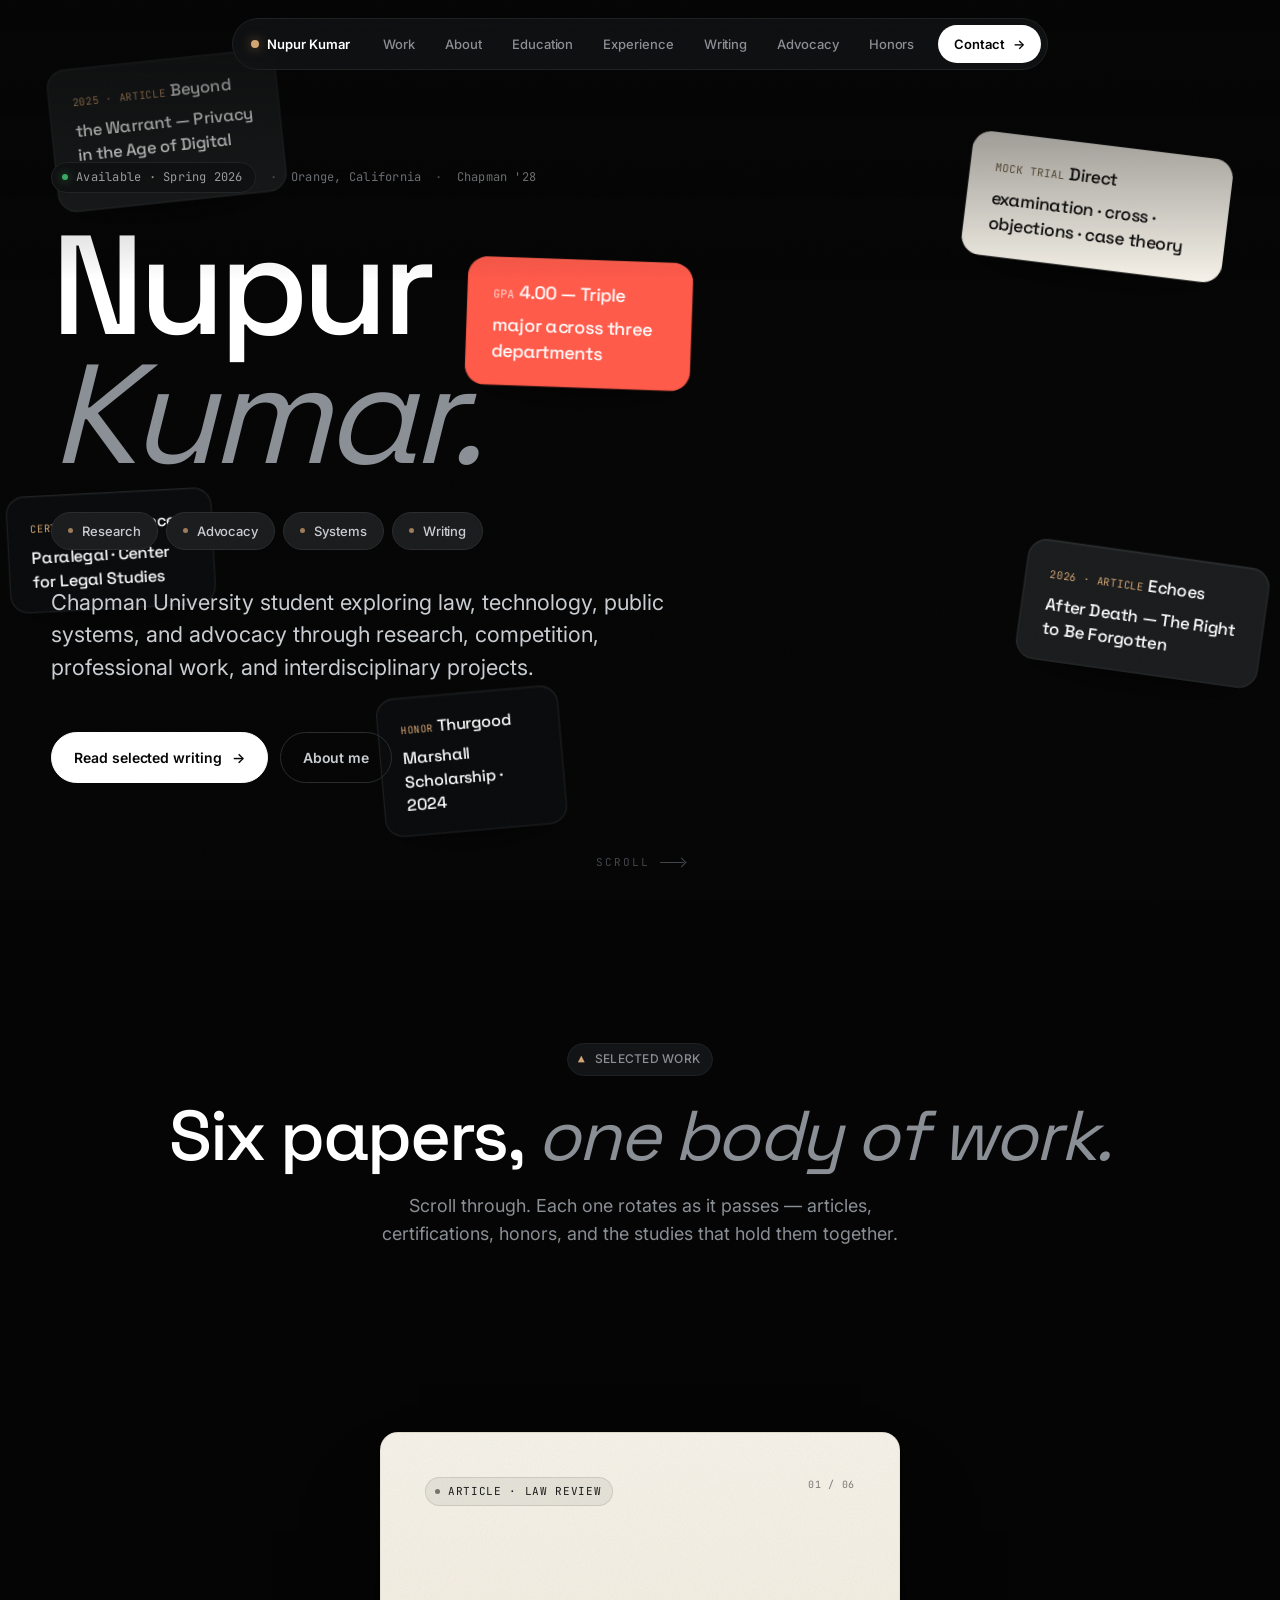
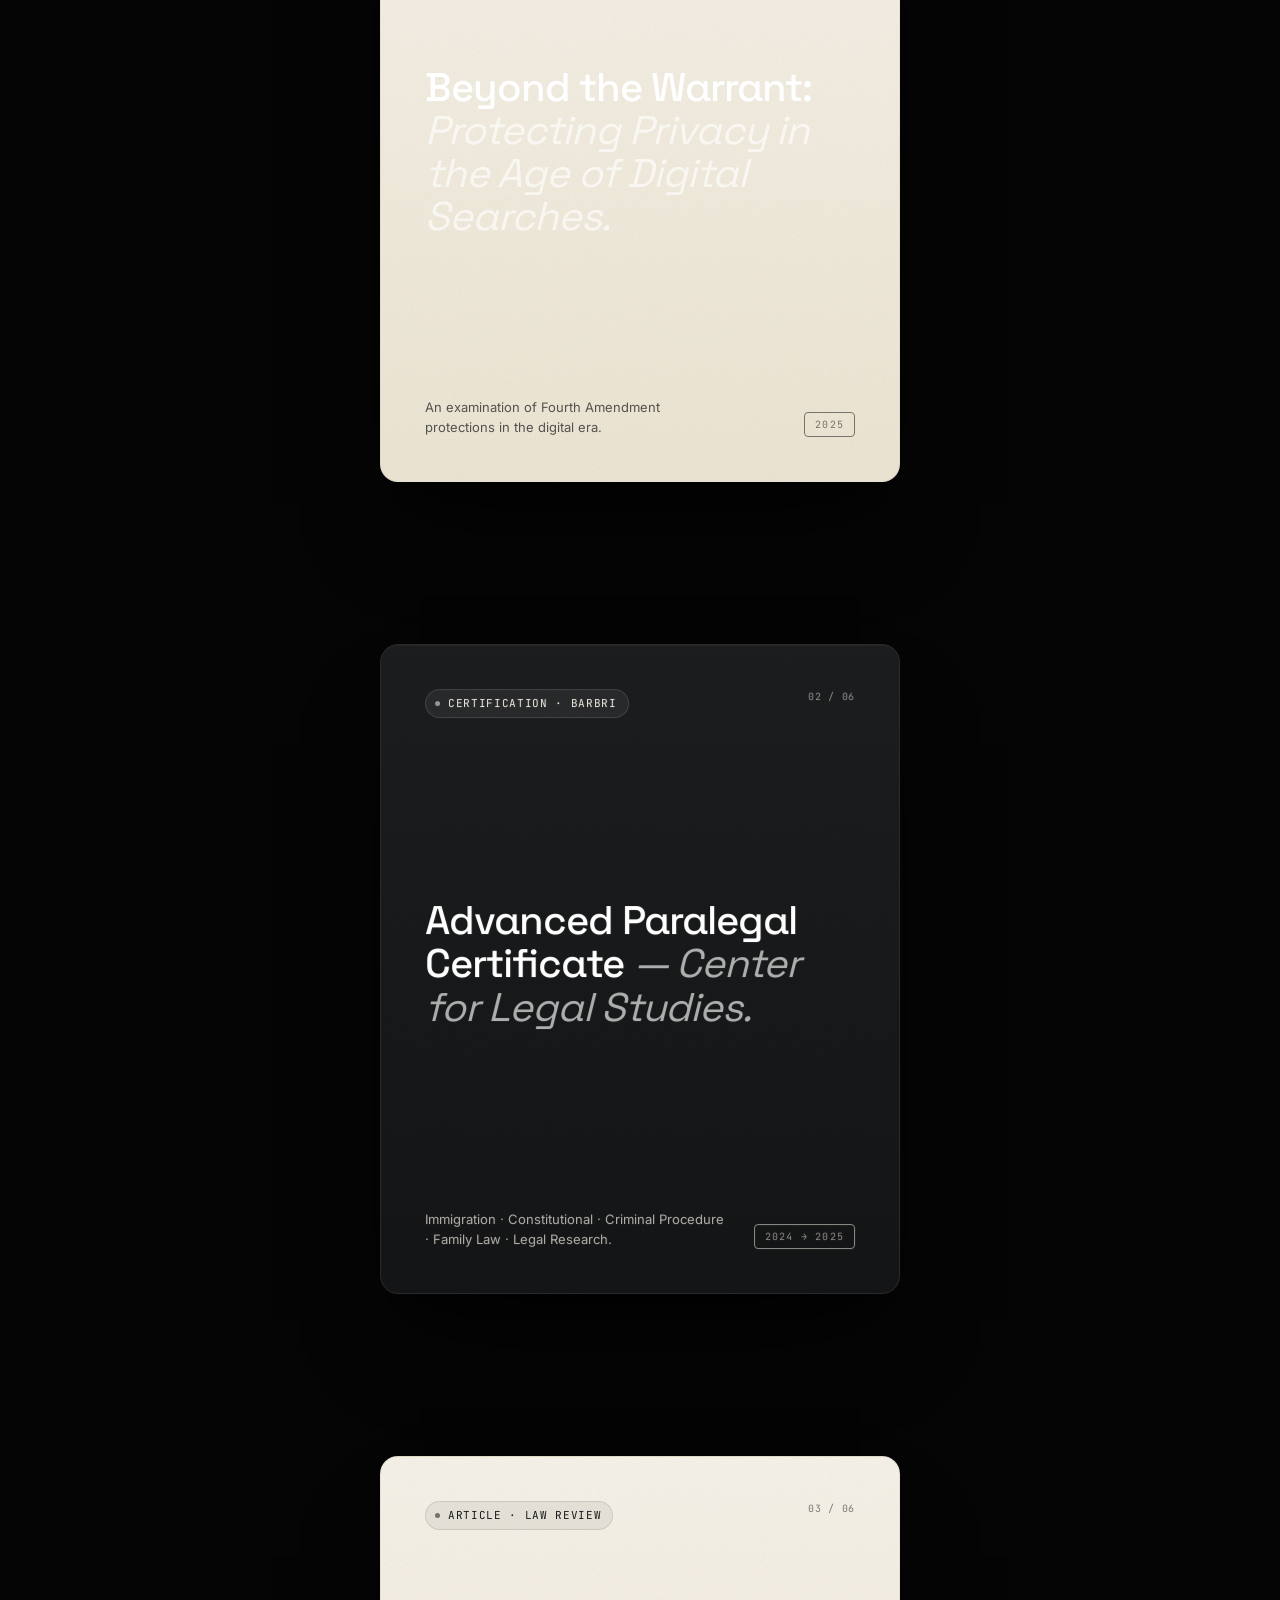
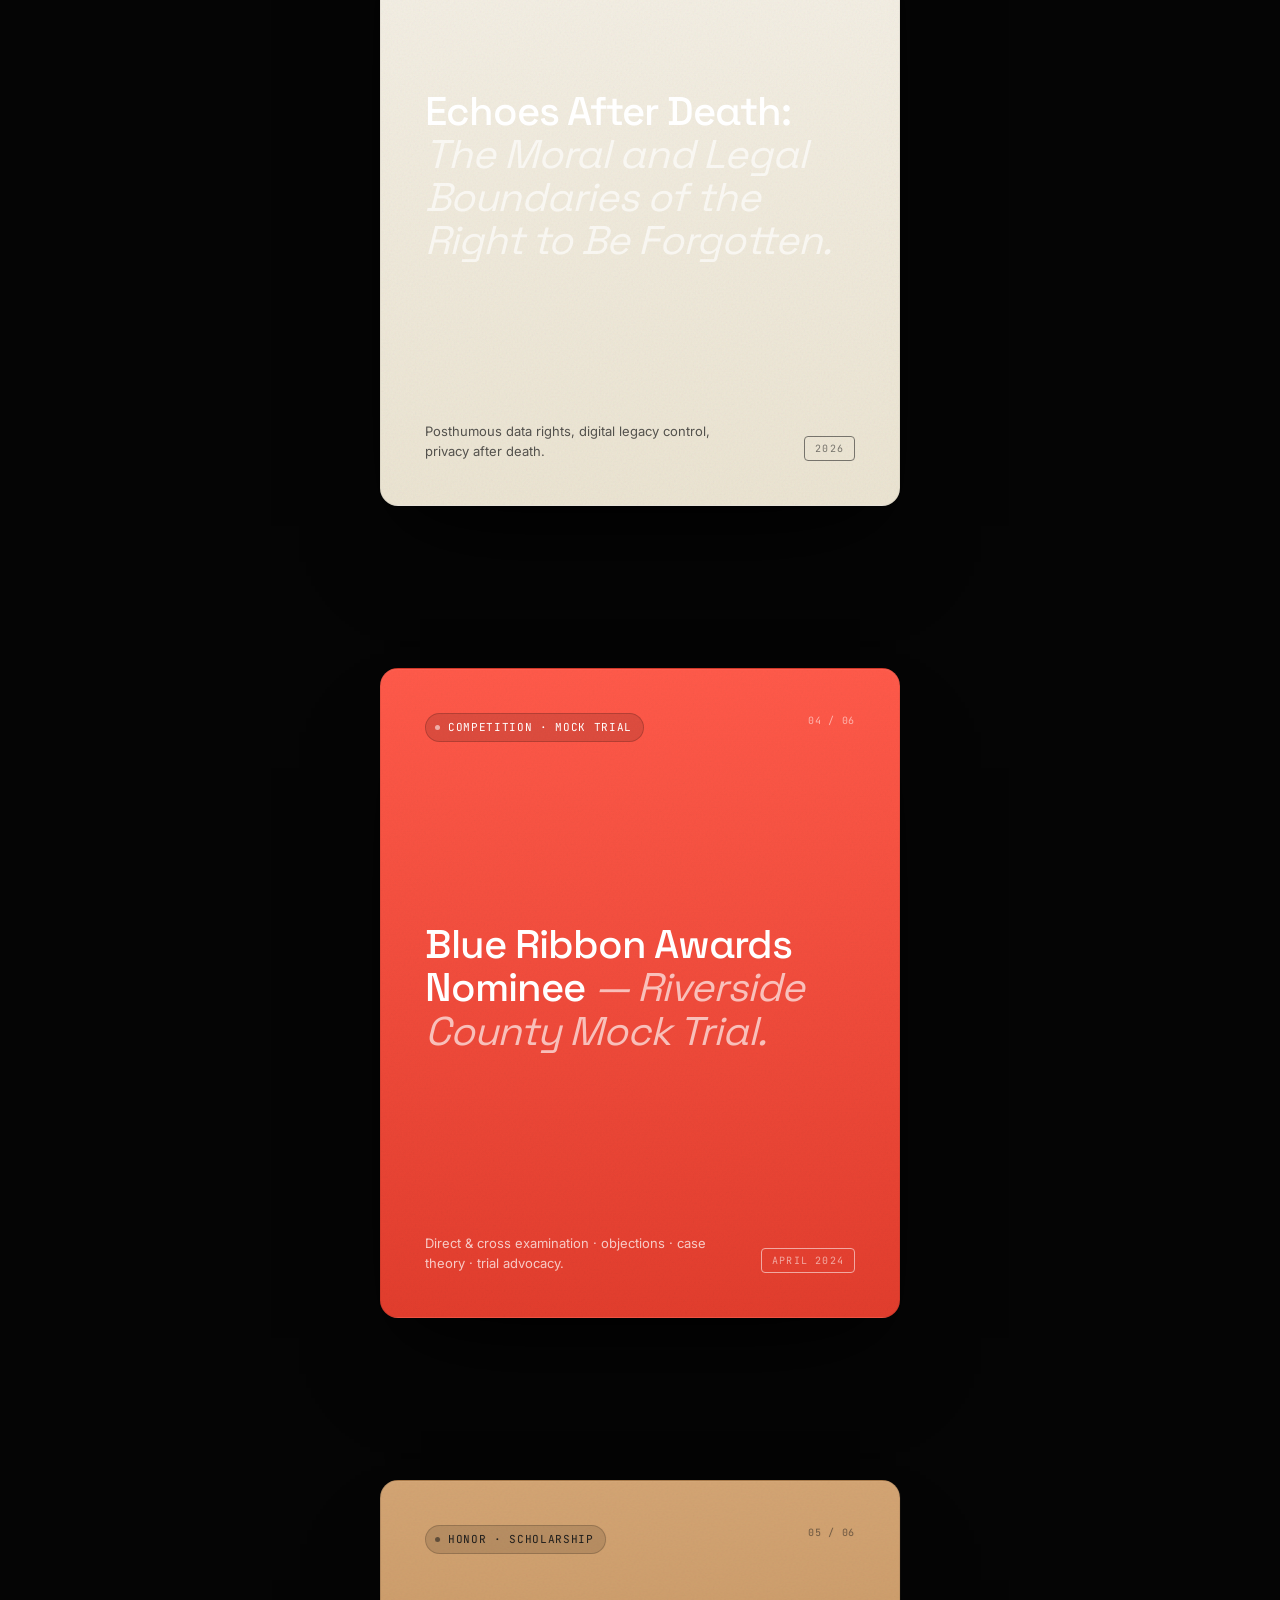
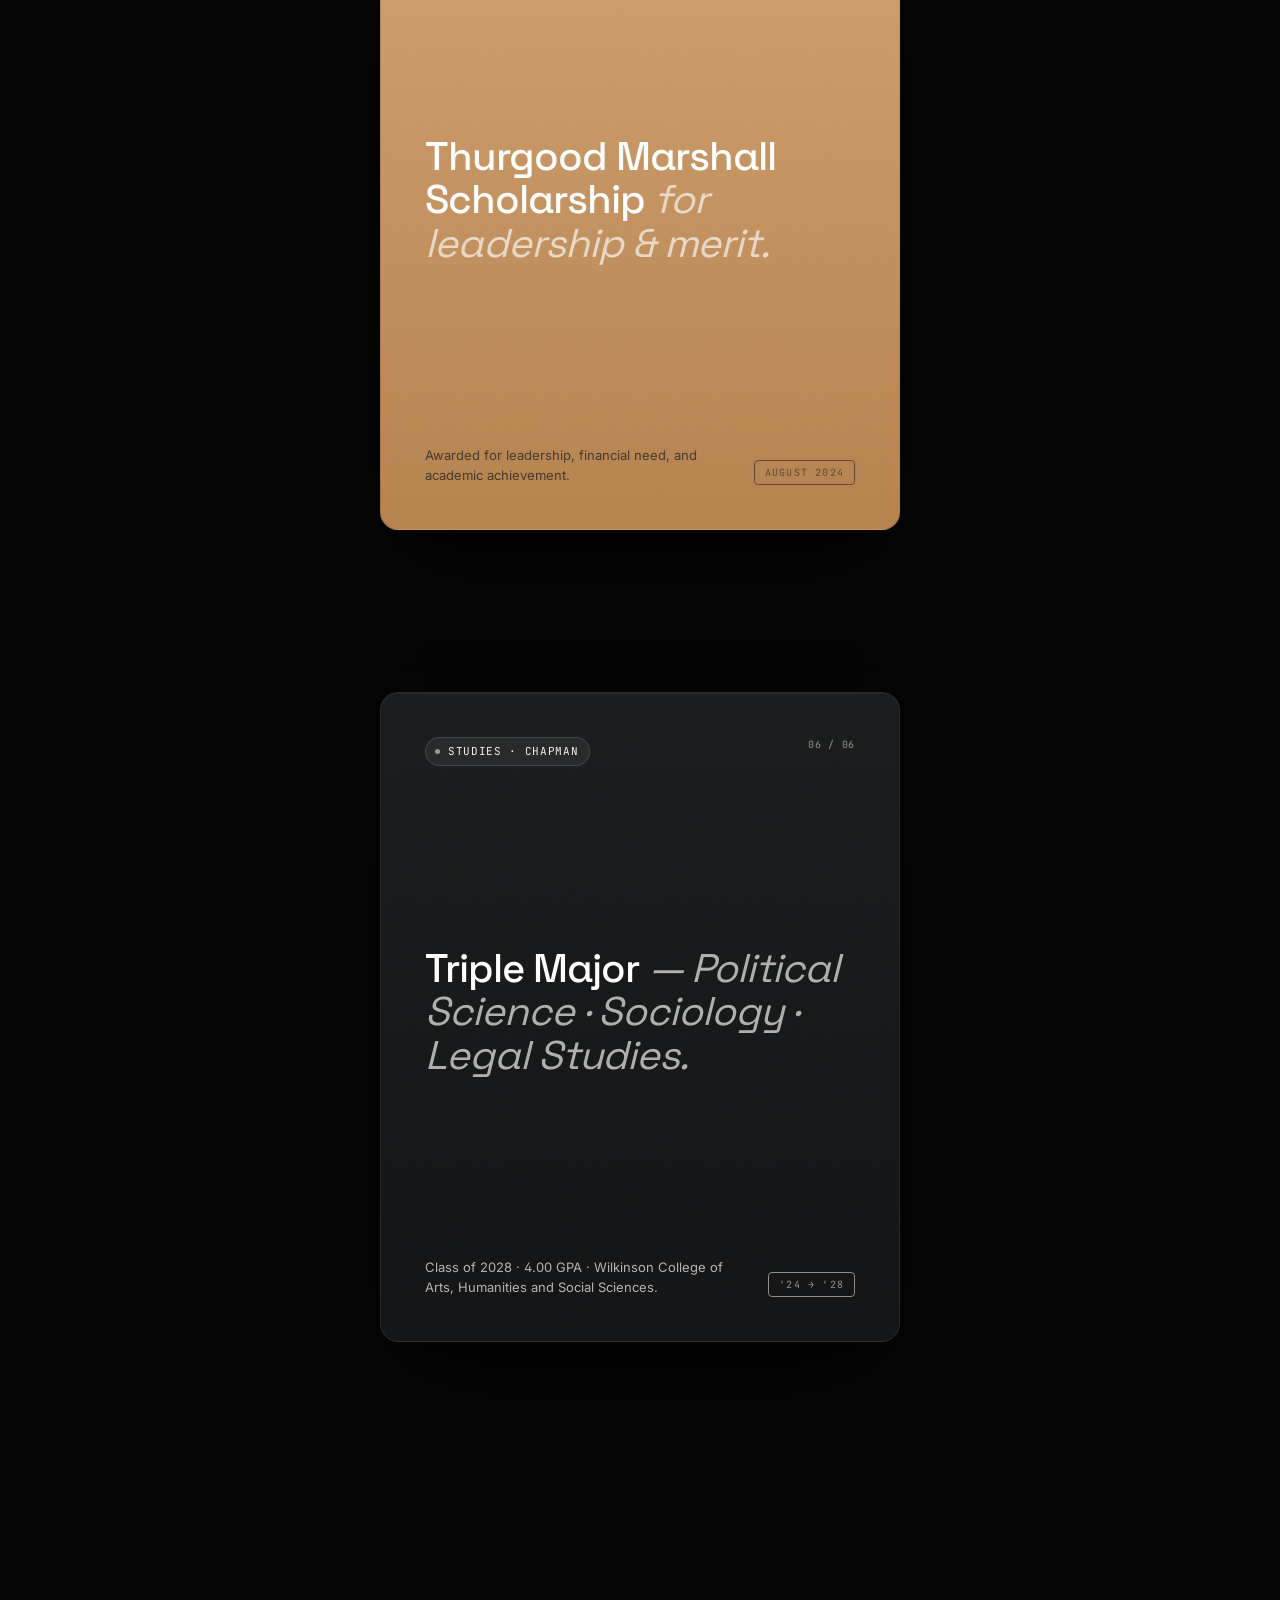
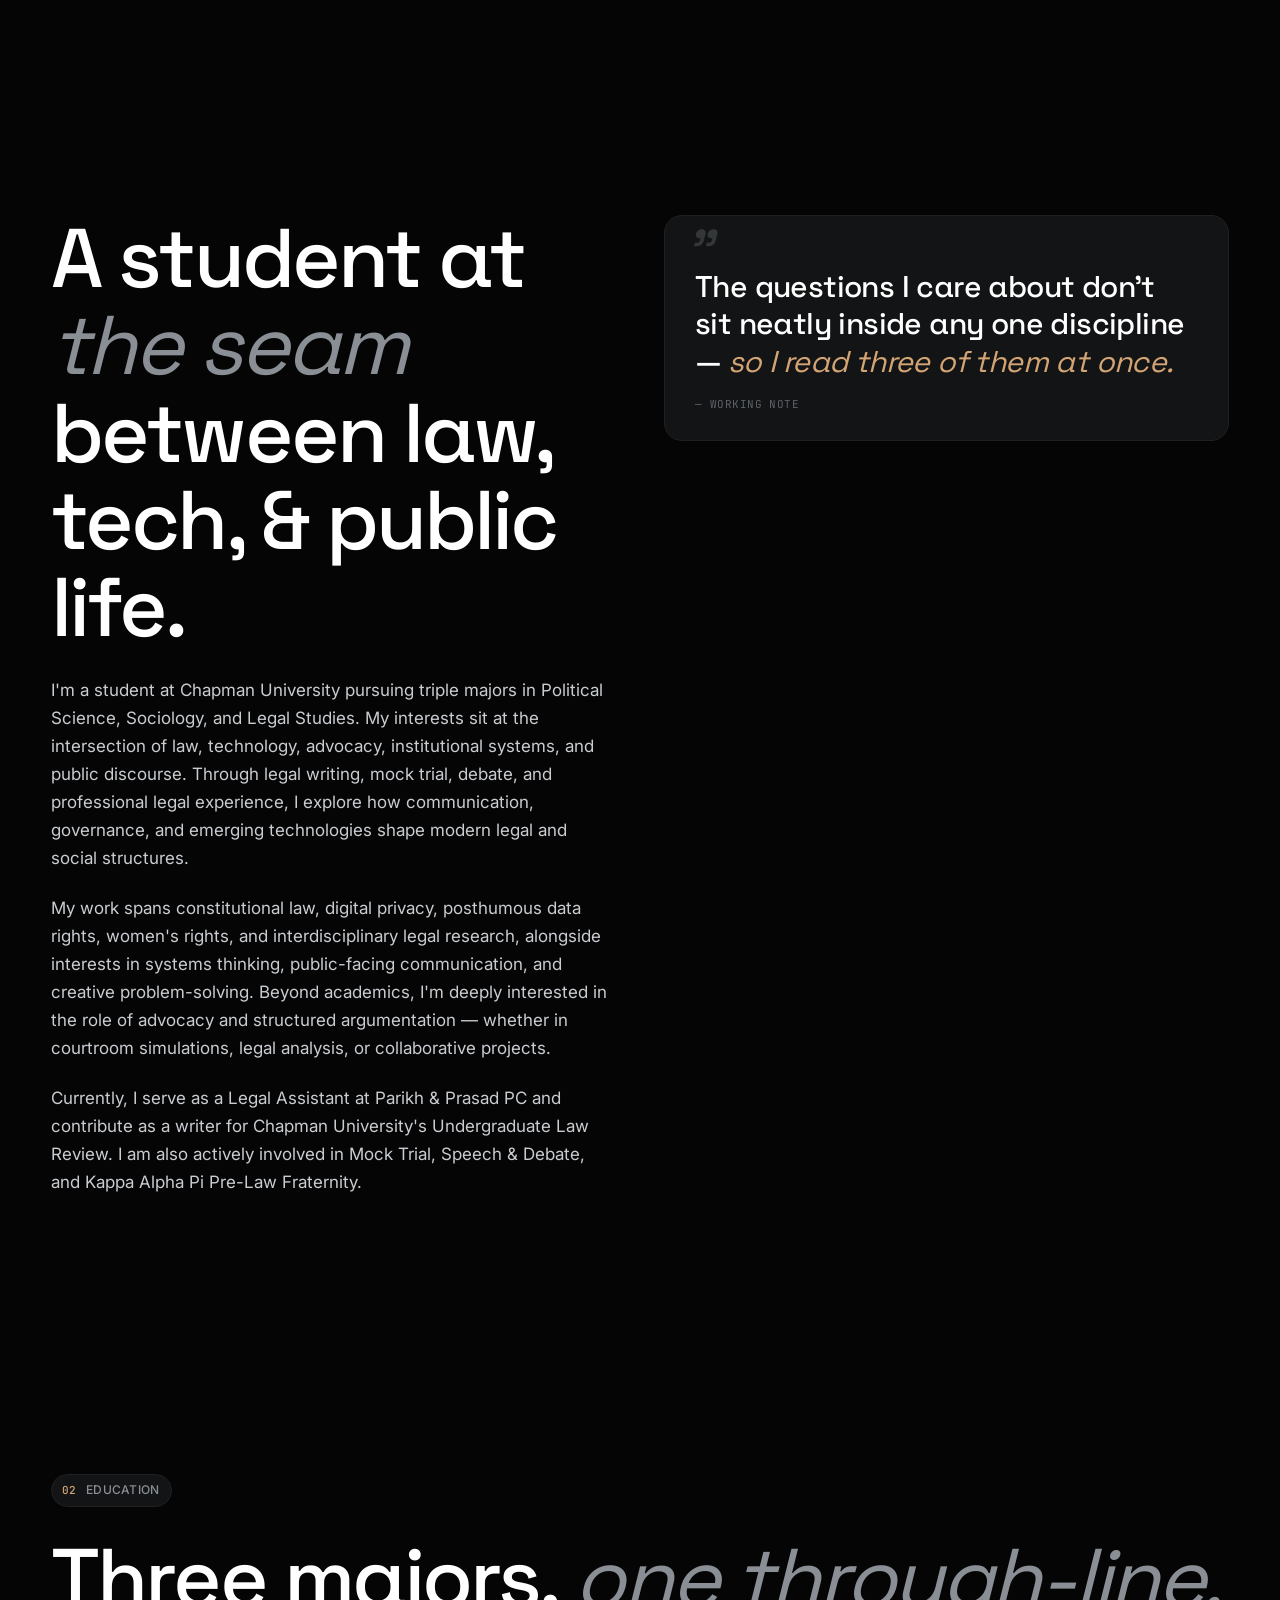
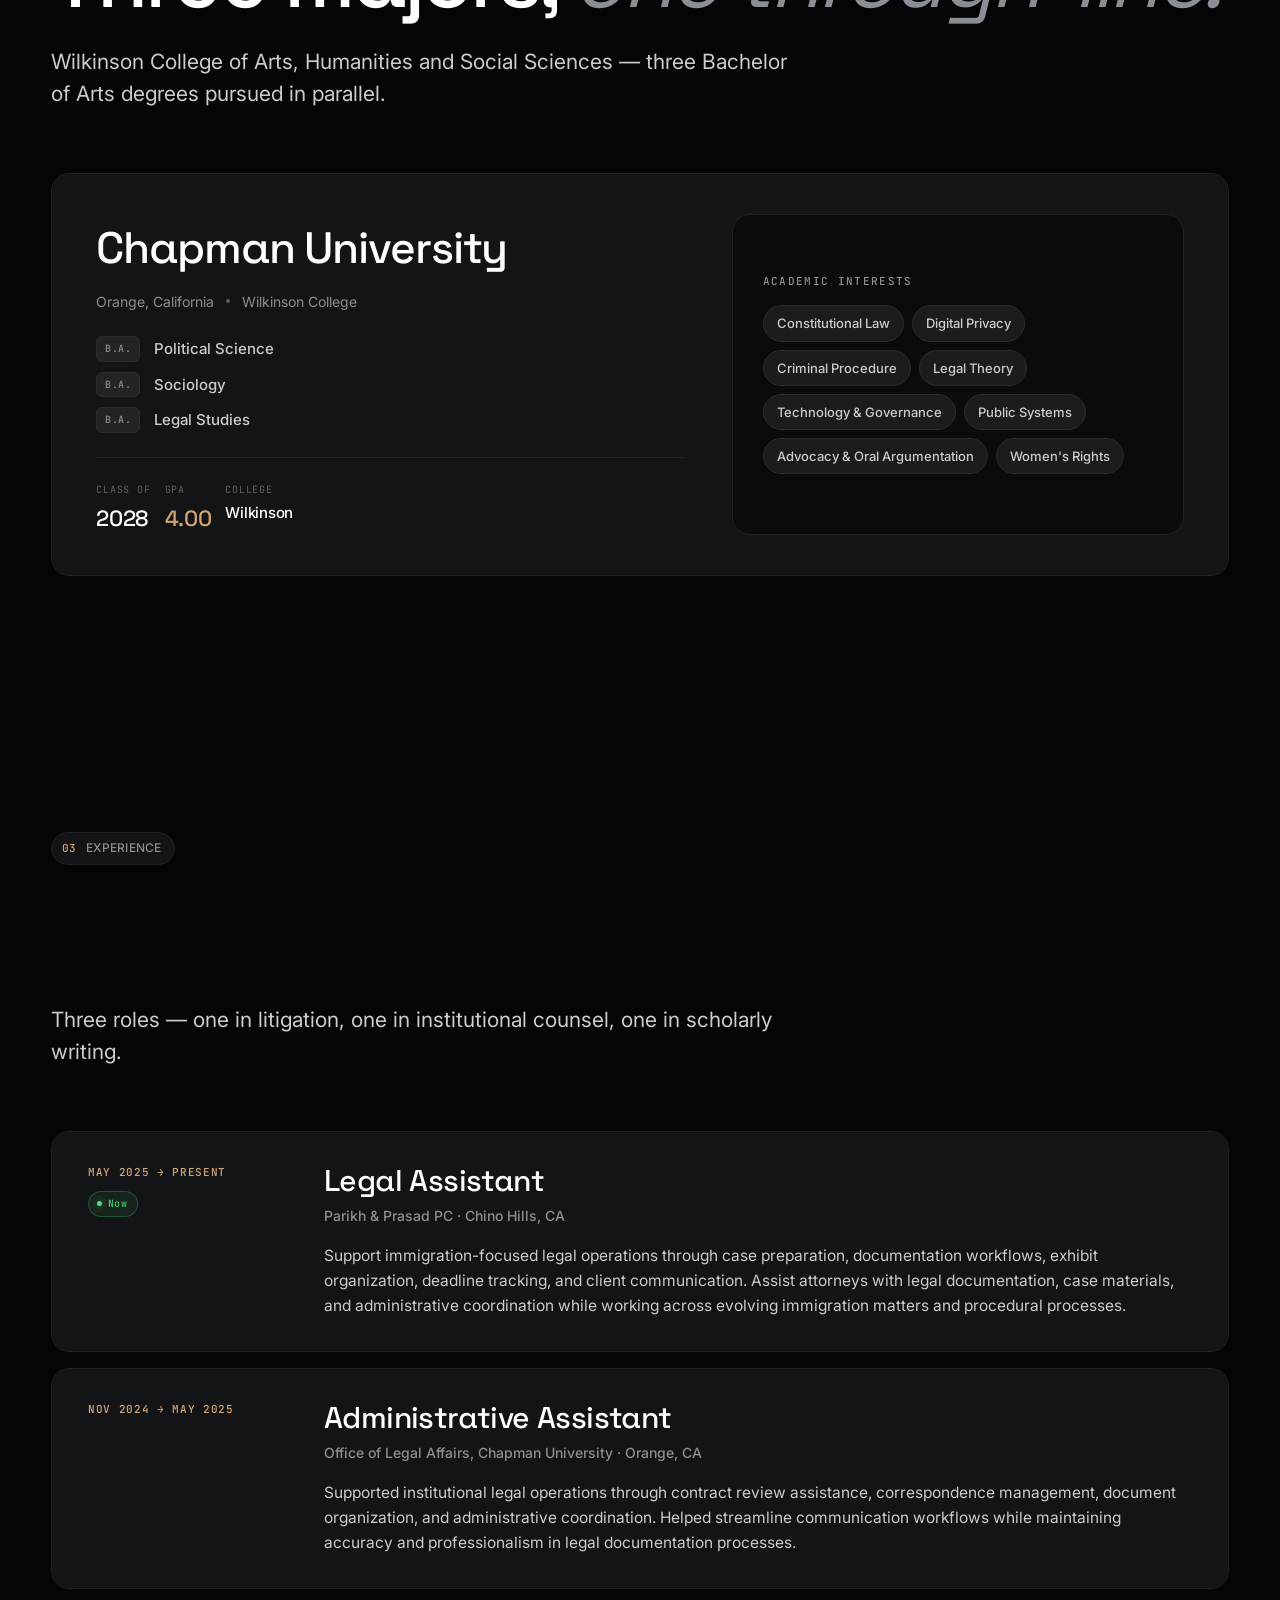
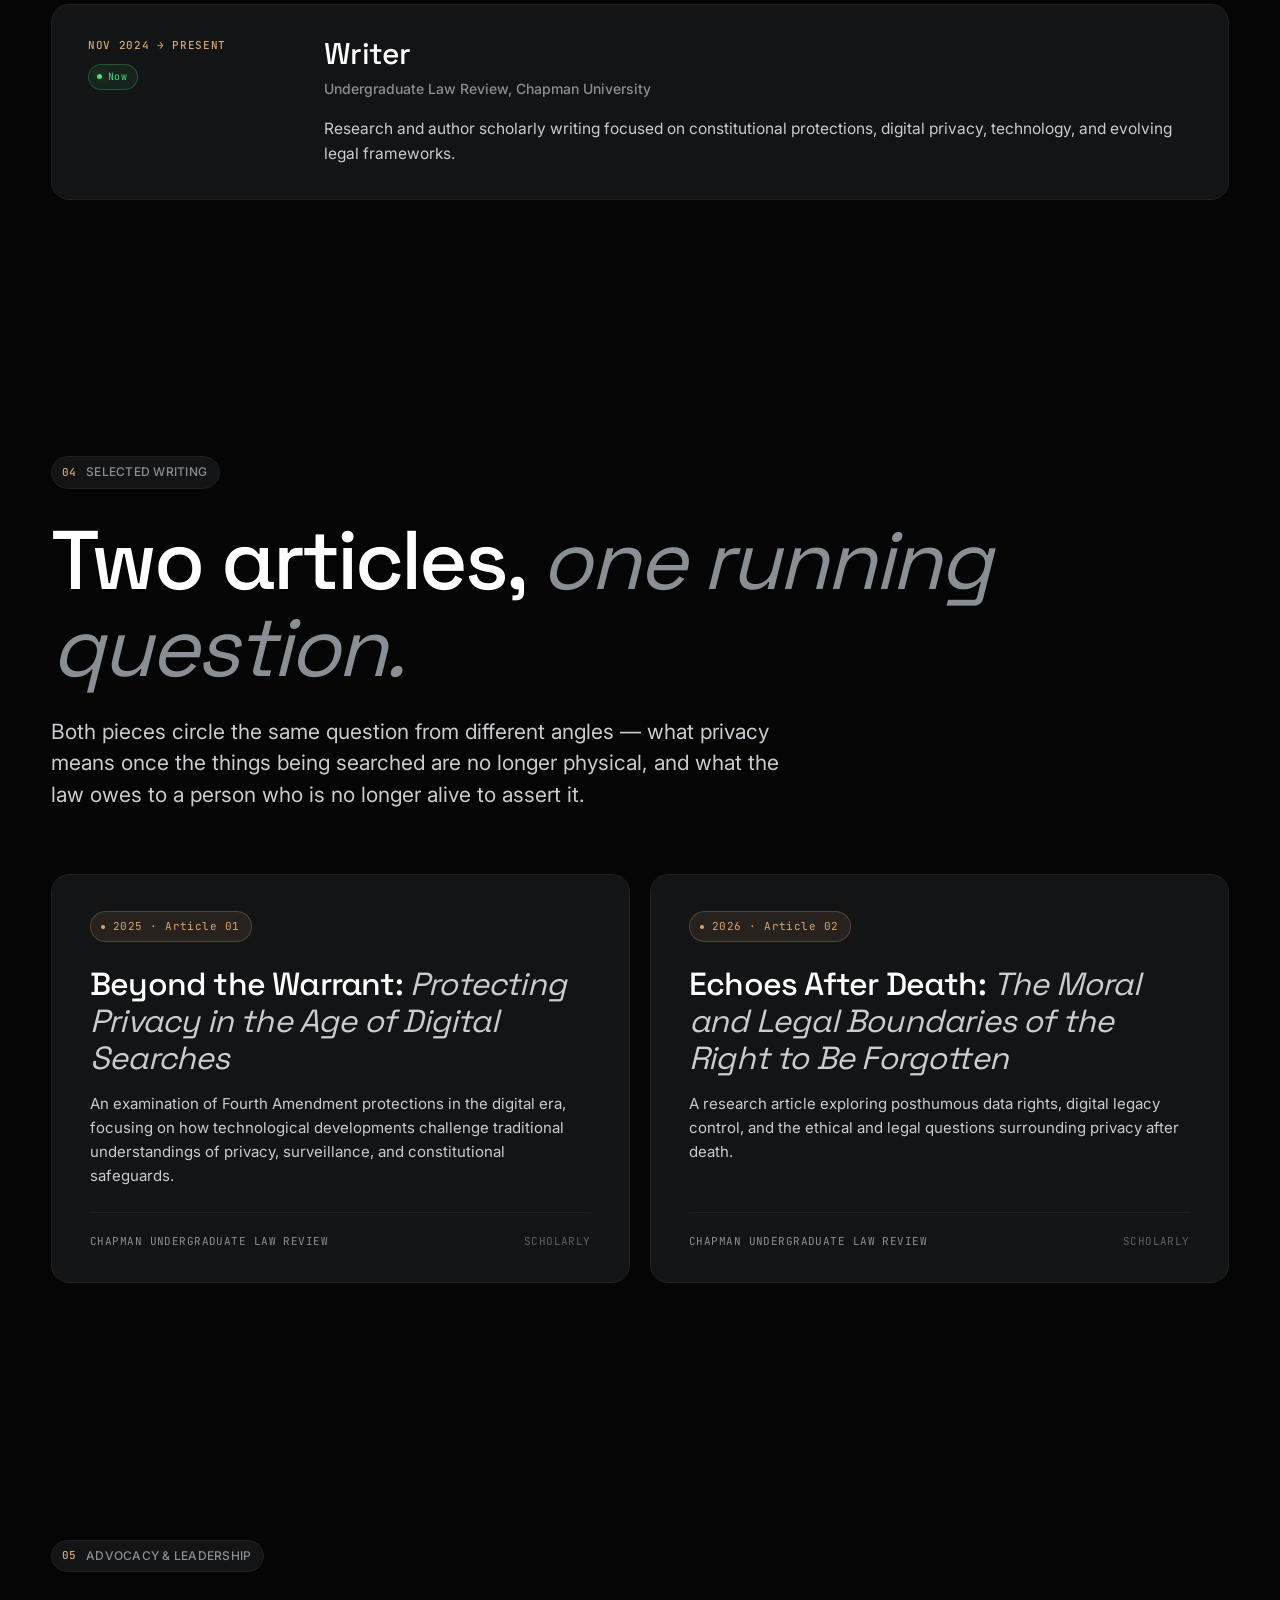
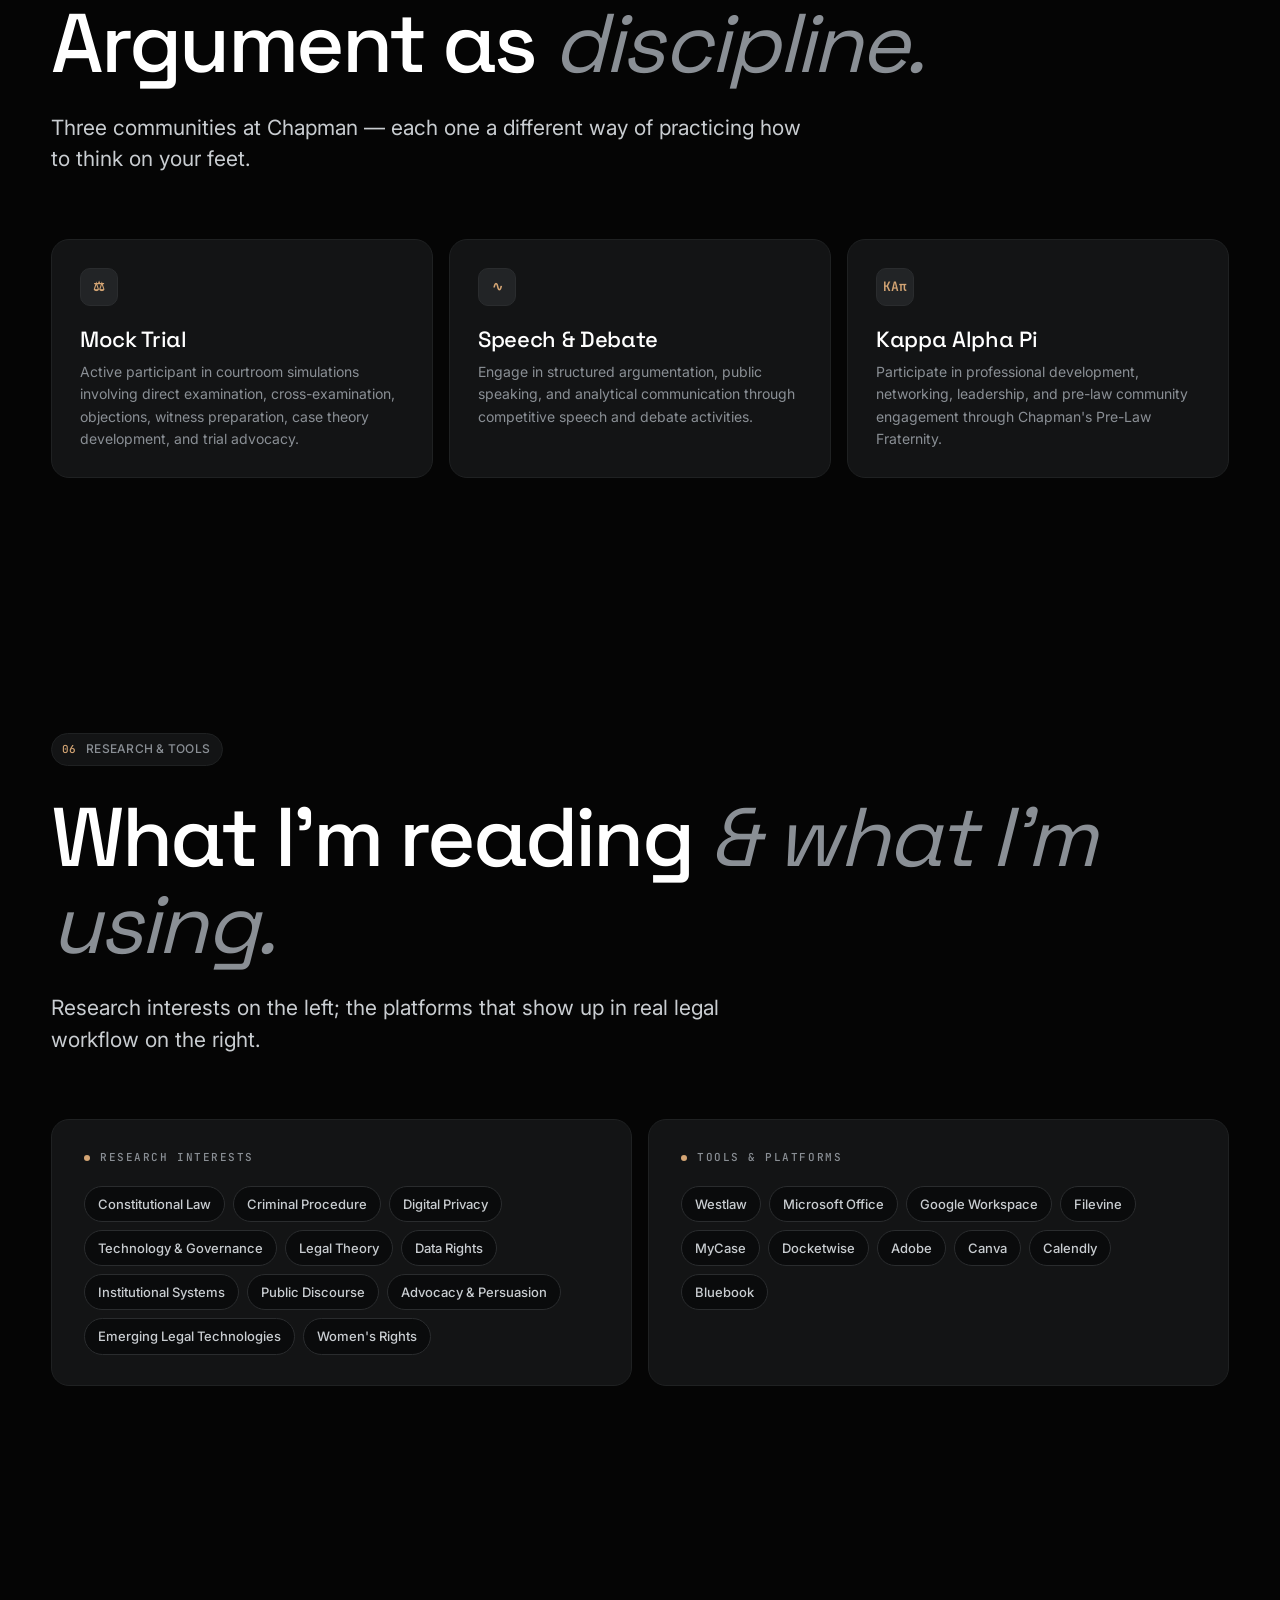
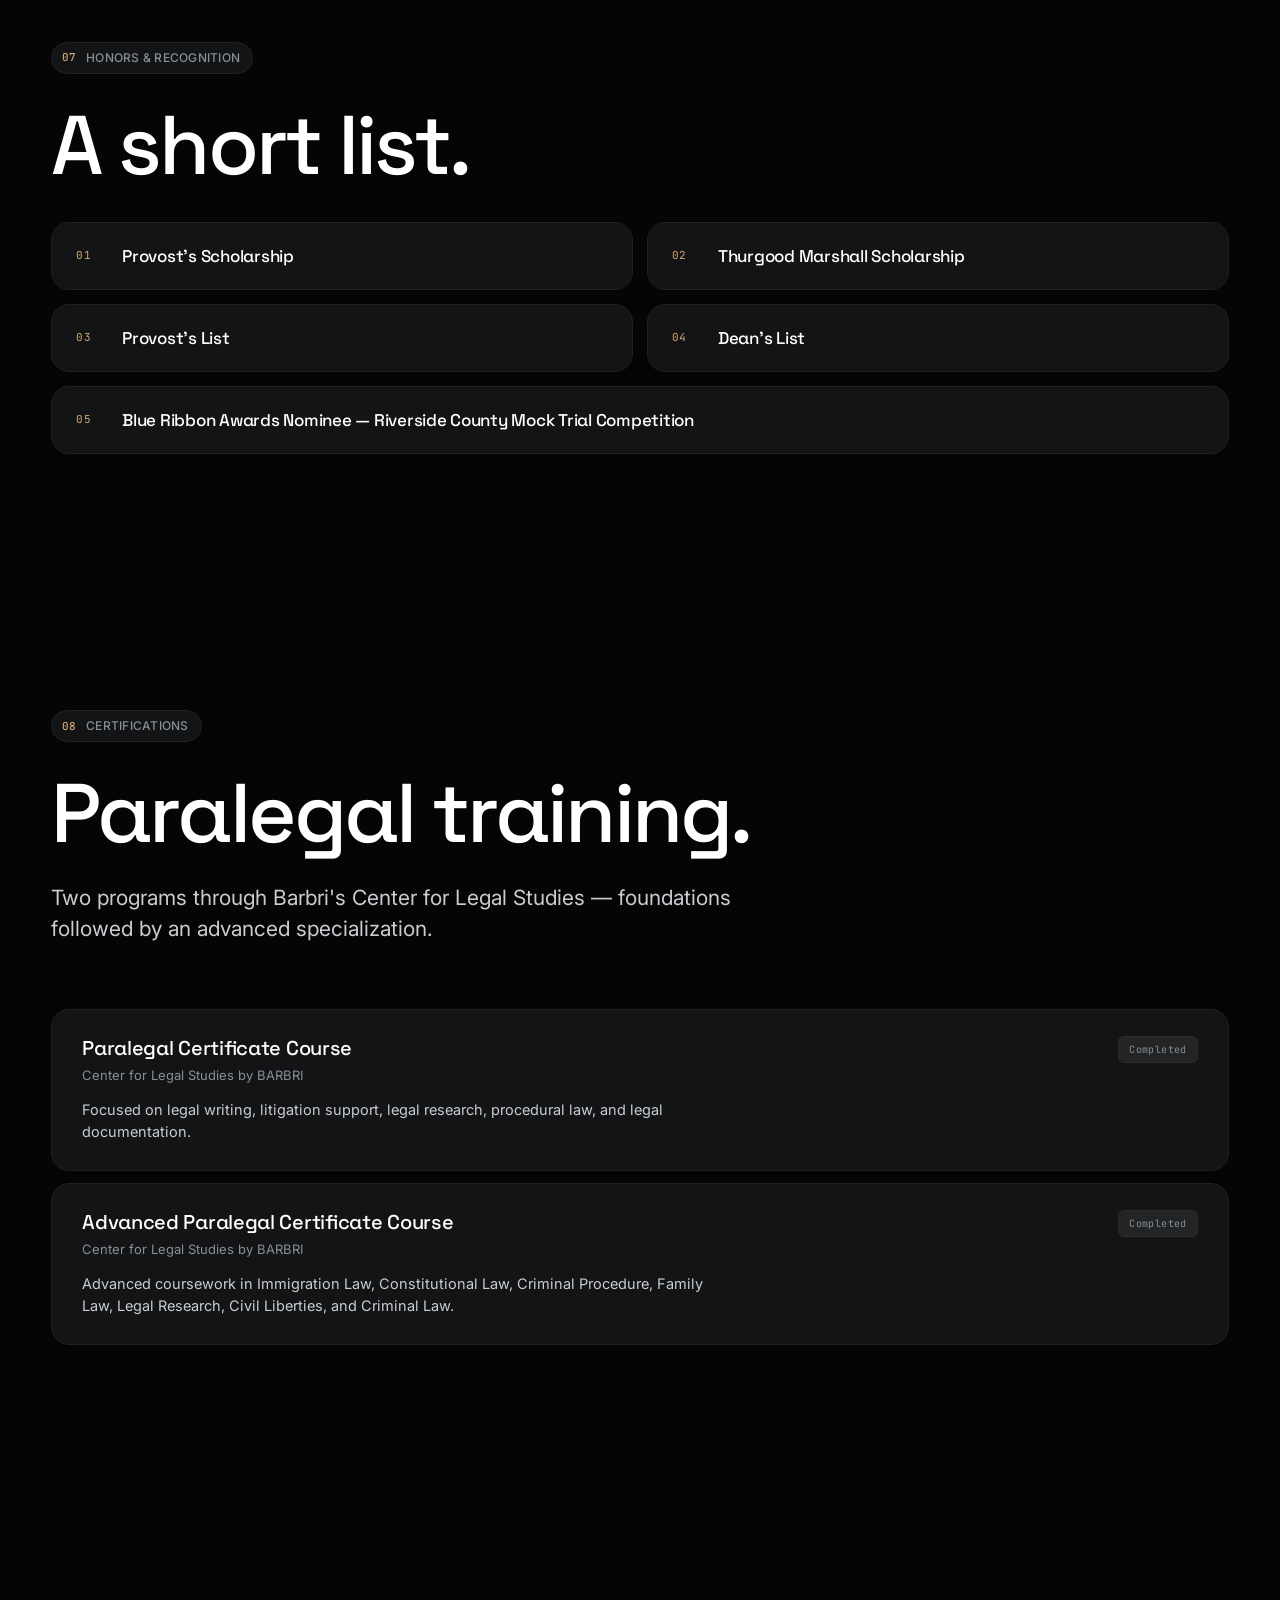
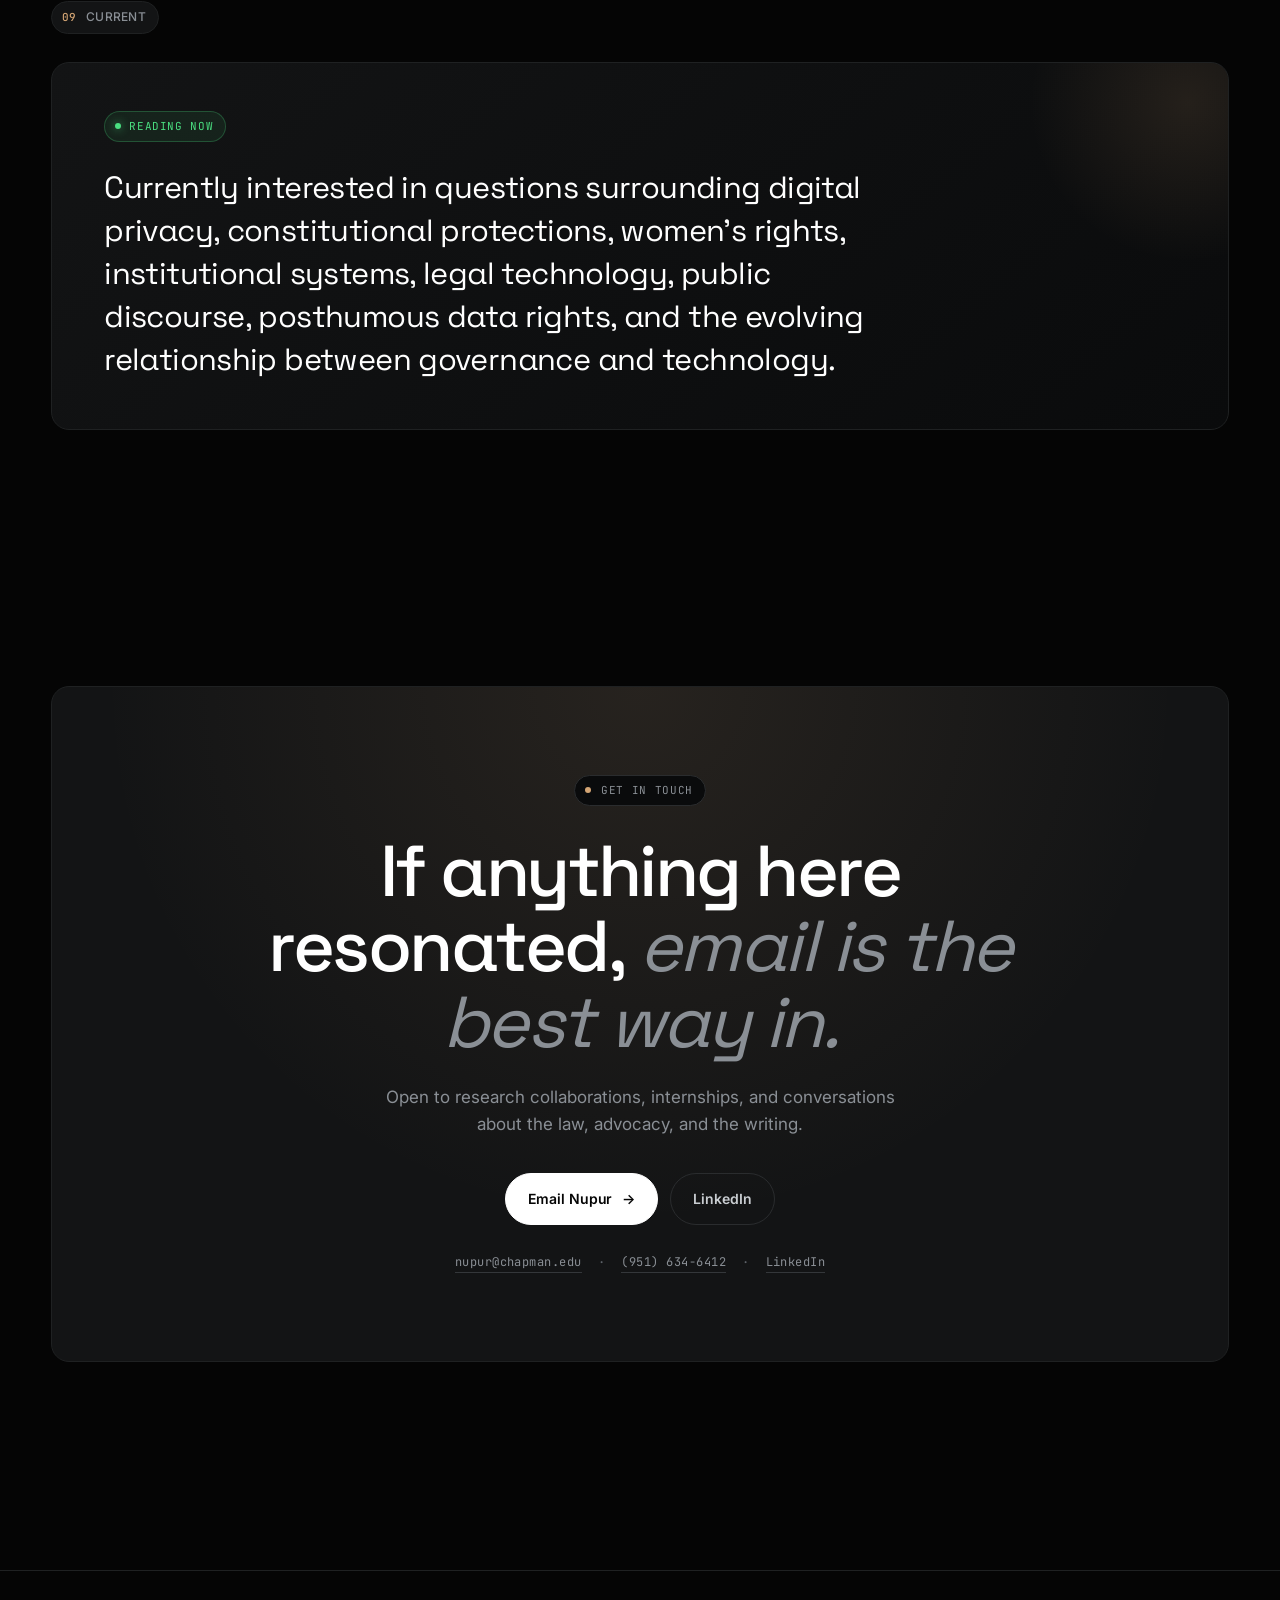
==== index.html @ 474d02ef "Add files via upload" ====
<!DOCTYPE html>
<html lang="en">
<head>
<meta charset="UTF-8" />
<meta name="viewport" content="width=device-width, initial-scale=1, viewport-fit=cover" />
<meta name="theme-color" content="#050505" />
<title>Nupur Kumar — Research · Advocacy · Systems · Writing</title>
<meta name="description" content="Chapman University student exploring law, technology, public systems, and advocacy through research, competition, professional work, and interdisciplinary projects." />
<meta name="author" content="Nupur Kumar" />
<meta property="og:type" content="profile" />
<meta property="og:title" content="Nupur Kumar — Research · Advocacy · Systems · Writing" />
<meta property="og:description" content="Chapman University student exploring law, technology, public systems, and advocacy." />
<meta property="og:locale" content="en_US" />
<link rel="canonical" href="/" />
<link rel="icon" href="data:image/svg+xml,%3Csvg xmlns='http://www.w3.org/2000/svg' viewBox='0 0 32 32'%3E%3Crect width='32' height='32' rx='8' fill='%23050505'/%3E%3Ctext x='16' y='22' text-anchor='middle' font-family='Inter,sans-serif' font-weight='700' font-size='16' fill='%23ffffff'%3EN%3C/text%3E%3C/svg%3E" />
<link rel="preconnect" href="https://fonts.googleapis.com" />
<link rel="preconnect" href="https://fonts.gstatic.com" crossorigin />
<link href="https://fonts.googleapis.com/css2?family=Space+Grotesk:wght@400;500;600;700&family=Inter:wght@300;400;500;600;700&family=JetBrains+Mono:wght@400;500&display=swap" rel="stylesheet" />
<style>
:root {
  --bg:        #050505;
  --bg-2:      #0a0b0c;
  --surface:   #131415;
  --surface-2: #1a1c1d;
  --surface-3: #222426;
  --line:      #1f2122;
  --line-2:    #2a2c2e;
  --line-3:    #34373a;
  --ink:       #ffffff;
  --ink-2:     #c9cdd1;
  --ink-3:     #8a8f95;
  --ink-4:     #5d6268;
  --accent:    #f5f1e8;
  --accent-2:  #e8d8b5;
  --accent-3:  #d4a574;
  --warn:      #ff5a4a;

  --serif: 'Space Grotesk', system-ui, sans-serif;
  --sans:  'Inter', system-ui, -apple-system, sans-serif;
  --mono:  'JetBrains Mono', ui-monospace, 'SF Mono', Menlo, monospace;

  --r-pill: 1000px;
  --r-card: 18px;
  --r-sm:   10px;

  --gutter: clamp(20px, 4vw, 56px);
  --max:    1280px;

  --ease:    cubic-bezier(.16,1,.3,1);
  --ease-2:  cubic-bezier(.4,0,.2,1);
}

*, *::before, *::after { margin:0; padding:0; box-sizing:border-box; }
::selection { background:var(--ink); color:var(--bg); }

html {
  background: var(--bg);
  -webkit-text-size-adjust:100%;
  scroll-behavior:smooth;
}

body {
  background: var(--bg);
  color: var(--ink);
  font-family: var(--sans);
  font-size: 15px;
  line-height: 1.55;
  font-weight: 400;
  -webkit-font-smoothing: antialiased;
  -moz-osx-font-smoothing: grayscale;
  text-rendering: optimizeLegibility;
  font-feature-settings: "kern", "liga", "ss01";
  overflow-x: hidden;
  min-height: 100vh;
  padding-bottom: env(safe-area-inset-bottom);
  position: relative;
}

/* Ambient grain — subtle film texture */
body::before {
  content: '';
  position: fixed;
  inset: 0;
  z-index: 100;
  pointer-events: none;
  opacity: .035;
  mix-blend-mode: overlay;
  background-image: url("data:image/svg+xml,%3Csvg viewBox='0 0 240 240' xmlns='http://www.w3.org/2000/svg'%3E%3Cfilter id='n'%3E%3CfeTurbulence type='fractalNoise' baseFrequency='2.2' numOctaves='2' stitchTiles='stitch'/%3E%3C/filter%3E%3Crect width='100%25' height='100%25' filter='url(%23n)'/%3E%3C/svg%3E");
}

/* Soft top vignette */
body::after {
  content: '';
  position: fixed;
  inset: 0 0 auto 0;
  height: 280px;
  z-index: 50;
  pointer-events: none;
  background: linear-gradient(to bottom, rgba(5,5,5,.85) 0%, rgba(5,5,5,0) 100%);
  opacity: .8;
}

a { color:inherit; text-decoration:none; }

/* ════════════════════════════════════════
   GLASS NAV
   ════════════════════════════════════════ */
.nav {
  position: fixed;
  top: 18px;
  left: 0;
  right: 0;
  z-index: 200;
  display: flex;
  justify-content: center;
  pointer-events: none;
  padding: 0 16px;
}

.nav-inner {
  pointer-events: auto;
  display: flex;
  align-items: center;
  gap: 6px;
  padding: 6px;
  background: rgba(19, 20, 21, 0.78);
  backdrop-filter: blur(16px) saturate(140%);
  -webkit-backdrop-filter: blur(16px) saturate(140%);
  border: 1px solid var(--line);
  border-radius: var(--r-pill);
  font-family: var(--sans);
  font-size: 13px;
  font-weight: 500;
  letter-spacing: -0.005em;
}

.nav-brand {
  display: flex;
  align-items: center;
  gap: 8px;
  padding: 8px 14px 8px 12px;
  border-radius: var(--r-pill);
  color: var(--ink);
  font-weight: 600;
}
.nav-brand .dot {
  width: 8px;
  height: 8px;
  border-radius: 50%;
  background: var(--accent-3);
  box-shadow: 0 0 12px rgba(212,165,116,.55);
}

.nav-links {
  display: flex;
  align-items: center;
  gap: 2px;
}

.nav-links a {
  display: inline-flex;
  align-items: center;
  padding: 9px 14px;
  border-radius: var(--r-pill);
  color: var(--ink-3);
  white-space: nowrap;
  transition: color .25s var(--ease), background .25s var(--ease);
}
.nav-links a:hover { color: var(--ink); background: var(--surface-2); }
.nav-links a.active { color: var(--ink); background: var(--surface-3); }

.nav-cta {
  display: inline-flex;
  align-items: center;
  gap: 8px;
  padding: 9px 16px;
  border-radius: var(--r-pill);
  background: var(--ink);
  color: var(--bg);
  font-weight: 600;
  margin-left: 4px;
  transition: transform .3s var(--ease), background .3s var(--ease);
}
.nav-cta:hover { background: var(--accent-2); transform: translateY(-1px); }
.nav-cta .arr { display:inline-block; transition: transform .3s var(--ease); }
.nav-cta:hover .arr { transform: translateX(3px); }

.nav-mobile-toggle { display: none; }

@media (max-width: 920px) {
  .nav-links { display: none; }
  .nav-mobile-toggle {
    display: inline-flex;
    align-items: center;
    gap: 8px;
    padding: 9px 14px;
    border-radius: var(--r-pill);
    color: var(--ink);
    background: var(--surface-2);
    border: none;
    font: inherit;
    font-size: 13px;
    cursor: pointer;
  }
  .nav-mobile-toggle .bars {
    display: inline-flex;
    flex-direction: column;
    gap: 3px;
  }
  .nav-mobile-toggle .bars span {
    display:block; width:14px; height:1.5px; background:var(--ink); border-radius:2px;
    transition: transform .3s var(--ease), opacity .3s var(--ease);
  }
  body.menu-open .nav-mobile-toggle .bars span:first-child { transform: translateY(4.5px) rotate(45deg); }
  body.menu-open .nav-mobile-toggle .bars span:nth-child(2) { opacity:0; }
  body.menu-open .nav-mobile-toggle .bars span:last-child { transform: translateY(-4.5px) rotate(-45deg); }
}

/* Glass nav — fit every screen */
@media (max-width: 600px) {
  .nav { top: 12px; padding: 0 12px; }
  .nav-inner { padding: 5px; gap: 4px; }
  .nav-brand { padding: 7px 12px 7px 10px; font-size: 12.5px; }
  .nav-brand .dot { width: 7px; height: 7px; }
  .nav-cta { padding: 8px 13px; font-size: 12px; margin-left: 2px; }
  .nav-mobile-toggle { padding: 8px 11px; font-size: 12px; }
}
@media (max-width: 380px) {
  /* Drop the brand text on tiny phones — keep just the dot */
  .nav-brand span:not(.dot) { display: none; }
  .nav-brand { padding: 8px 10px; }
  .nav-cta { padding: 8px 11px; font-size: 11.5px; }
}

/* Mobile drawer */
.mobile-drawer {
  position: fixed;
  inset: 0;
  background: rgba(5,5,5,.96);
  backdrop-filter: blur(18px);
  -webkit-backdrop-filter: blur(18px);
  z-index: 150;
  opacity: 0;
  pointer-events: none;
  transition: opacity .35s var(--ease);
  display: flex;
  align-items: center;
  justify-content: center;
}
body.menu-open .mobile-drawer { opacity: 1; pointer-events: auto; }
.mobile-drawer ul {
  list-style: none;
  display: flex;
  flex-direction: column;
  gap: 6px;
  text-align: center;
  font-family: var(--serif);
  font-size: clamp(28px, 7vw, 44px);
  font-weight: 500;
  letter-spacing: -0.025em;
}
.mobile-drawer a {
  display: block;
  padding: 12px 28px;
  color: var(--ink-3);
  transition: color .3s var(--ease);
}
.mobile-drawer a:hover { color: var(--ink); }

/* ════════════════════════════════════════
   LAYOUT
   ════════════════════════════════════════ */
.section {
  max-width: var(--max);
  margin: 0 auto;
  padding: clamp(72px, 10vw, 160px) var(--gutter);
  position: relative;
}
@media (max-width: 600px) {
  .section { padding: 64px 22px; }
  h2.section-title { font-size: clamp(34px, 9vw, 48px); margin-bottom: 18px; }
  .section-lead { font-size: 16px; margin-bottom: 36px; }
  .eyebrow { margin-bottom: 22px; font-size: 11px; padding: 5px 11px 5px 9px; }
}

.eyebrow {
  display: inline-flex;
  align-items: center;
  gap: 10px;
  font-family: var(--sans);
  font-size: 12px;
  font-weight: 500;
  letter-spacing: 0.02em;
  text-transform: uppercase;
  color: var(--ink-3);
  margin-bottom: 28px;
  padding: 6px 12px 6px 10px;
  background: var(--surface);
  border: 1px solid var(--line);
  border-radius: var(--r-pill);
}
.eyebrow .num {
  font-family: var(--mono);
  font-size: 11px;
  color: var(--accent-3);
  letter-spacing: 0;
}

h1, h2, h3, h4 {
  font-family: var(--serif);
  font-weight: 500;
  letter-spacing: -0.025em;
  color: var(--ink);
  line-height: 1.05;
}

h2.section-title {
  font-size: clamp(40px, 6.5vw, 84px);
  font-weight: 500;
  margin-bottom: 24px;
  letter-spacing: -0.035em;
}
h2.section-title em {
  font-style: italic;
  color: var(--ink-3);
  font-weight: 400;
}
h2.section-title .accent {
  color: var(--accent-3);
}

.section-lead {
  font-family: var(--sans);
  font-size: clamp(17px, 1.7vw, 21px);
  line-height: 1.5;
  color: var(--ink-2);
  font-weight: 400;
  max-width: 760px;
  margin-bottom: 64px;
}

/* ════════════════════════════════════════
   HERO
   ════════════════════════════════════════ */
.hero {
  position: relative;
  min-height: 100vh;
  min-height: 100svh;
  padding: clamp(120px, 18vh, 200px) var(--gutter) clamp(80px, 12vw, 120px);
  max-width: var(--max);
  margin: 0 auto;
  display: flex;
  flex-direction: column;
  justify-content: flex-end;
  overflow: hidden;
}
@media (max-width: 600px) {
  .hero { padding: 110px 22px 80px; }
  .hero-meta { gap: 8px; flex-wrap: wrap; }
  .hero-meta .sep { display: none; }
  .hero-meta .live { font-size: 11px; padding: 4px 10px 4px 9px; }
  .hero-tagline { gap: 6px; }
  .hero-tagline .pill { font-size: 12px; padding: 6px 12px; }
  .hero-tagline .pill .d { margin-right: 7px; }
  .hero-actions { width: 100%; flex-direction: column; align-items: stretch; gap: 10px; }
  .hero-actions .btn { justify-content: center; }
  .hero-scroll { bottom: 22px; font-size: 10px; letter-spacing: .14em; }
  .hero-scroll .arrow { width: 18px; }
}

.hero-bg {
  position: absolute;
  inset: 0;
  pointer-events: none;
  perspective: 1400px;
  perspective-origin: 50% 40%;
  z-index: 0;
}

.paper-card {
  position: absolute;
  background: var(--surface-2);
  border: 1px solid var(--line-2);
  border-radius: var(--r-card);
  padding: 18px 22px;
  font-family: var(--sans);
  color: var(--ink-2);
  box-shadow:
    0 30px 60px -30px rgba(0,0,0,.7),
    0 12px 24px -12px rgba(0,0,0,.5),
    inset 0 1px 0 rgba(255,255,255,.04);
  transform-style: preserve-3d;
  will-change: transform, opacity;
  transition: transform .8s var(--ease), opacity .8s var(--ease);
}
.paper-card .pc-tag {
  display: inline-block;
  font-family: var(--mono);
  font-size: 10px;
  letter-spacing: 0.04em;
  text-transform: uppercase;
  color: var(--accent-3);
  margin-bottom: 8px;
}
.paper-card .pc-body {
  font-family: var(--serif);
  font-size: 16px;
  font-weight: 500;
  color: var(--ink);
  line-height: 1.25;
  letter-spacing: -0.015em;
}
.paper-card.dark {
  background: var(--bg-2);
  border-color: var(--line);
}
.paper-card.cream {
  background: var(--accent);
  border-color: rgba(0,0,0,.06);
  color: #1a1a1a;
}
.paper-card.cream .pc-tag { color: #6b5a3e; }
.paper-card.cream .pc-body { color: #0a0a0a; }
.paper-card.warn {
  background: var(--warn);
  border-color: rgba(0,0,0,.1);
}
.paper-card.warn .pc-tag { color: rgba(255,255,255,.75); }
.paper-card.warn .pc-body { color: #fff; }

/* positions for hero floating cards (desktop) */
.pc-1 { top: 8%;  left: 6%;  width: 220px; transform: rotate(-6deg) translateZ(60px); }
.pc-2 { top: 18%; right: 8%; width: 240px; transform: rotate(7deg)  translateZ(120px); }
.pc-3 { top: 54%; left: 2%;  width: 200px; transform: rotate(-3deg) translateZ(40px); }
.pc-4 { top: 60%; right: 4%; width: 230px; transform: rotate(8deg)  translateZ(80px); }
.pc-5 { top: 30%; left: 38%; width: 200px; transform: rotate(2deg)  translateZ(160px); }
.pc-6 { top: 76%; left: 30%; width: 180px; transform: rotate(-5deg) translateZ(20px); }

@media (max-width: 920px) {
  .pc-5, .pc-6 { display: none; }
  .pc-1 { width: 160px; top: 6%;  left: 4%; }
  .pc-2 { width: 170px; top: 10%; right: 4%; }
  .pc-3 { width: 150px; top: 60%; left: 2%; }
  .pc-4 { width: 160px; top: 64%; right: 2%; }
  .paper-card { padding: 14px 16px; }
  .paper-card .pc-body { font-size: 14px; }
}
/* Phones — keep all four floating papers visible.
   Place two near the top edges and two near the bottom so
   they frame the title rather than overlap it. */
@media (max-width: 600px) {
  .pc-3, .pc-4 { display: block; }
  .pc-1 { width: 138px; top: 5%;  left: -2%;  opacity: .9; transform: rotate(-8deg) translateZ(40px); }
  .pc-2 { width: 144px; top: 9%;  right: -3%; opacity: .9; transform: rotate(9deg)  translateZ(80px); }
  .pc-3 { width: 132px; top: 70%; left: -3%;  opacity: .82; transform: rotate(-5deg) translateZ(20px); }
  .pc-4 { width: 138px; top: 74%; right: -2%; opacity: .82; transform: rotate(7deg)  translateZ(60px); }
  .paper-card .pc-tag  { font-size: 9px; margin-bottom: 6px; }
  .paper-card .pc-body { font-size: 12.5px; line-height: 1.22; }
  .paper-card { padding: 11px 13px; border-radius: 12px; }
}
/* Tiny phones — drop one of each pair so the title has room */
@media (max-width: 380px) {
  .pc-3 { display: none; }
  .pc-1 { width: 124px; top: 4%; left: -4%; }
  .pc-2 { width: 128px; top: 7%; right: -4%; }
  .pc-4 { width: 124px; top: 76%; right: -3%; }
}

.hero-fg {
  position: relative;
  z-index: 2;
}

.hero-meta {
  display: flex;
  align-items: center;
  gap: 14px;
  margin-bottom: 28px;
  font-family: var(--mono);
  font-size: 12px;
  color: var(--ink-3);
  letter-spacing: 0.02em;
}
.hero-meta .live {
  display: inline-flex;
  align-items: center;
  gap: 8px;
  padding: 5px 12px 5px 10px;
  background: var(--surface);
  border: 1px solid var(--line-2);
  border-radius: var(--r-pill);
  color: var(--ink-2);
}
.hero-meta .live::before {
  content: '';
  width: 6px; height: 6px; border-radius: 50%;
  background: #4ade80;
  box-shadow: 0 0 10px rgba(74,222,128,.7);
  animation: pulse 1.8s ease-in-out infinite;
}
@keyframes pulse { 50% { opacity: .4; } }
.hero-meta .sep { color: var(--ink-4); }

.hero-title {
  font-family: var(--serif);
  font-size: clamp(56px, 11vw, 156px);
  font-weight: 500;
  letter-spacing: -0.045em;
  line-height: 0.92;
  margin-bottom: 32px;
  color: var(--ink);
}
.hero-title em {
  font-style: italic;
  font-weight: 400;
  color: var(--ink-3);
}

.hero-tagline {
  display: flex;
  flex-wrap: wrap;
  gap: 8px;
  margin-bottom: 36px;
}
.hero-tagline .pill {
  display: inline-flex;
  align-items: center;
  padding: 8px 16px;
  border-radius: var(--r-pill);
  background: var(--surface-2);
  border: 1px solid var(--line-2);
  font-family: var(--sans);
  font-size: 13px;
  font-weight: 500;
  color: var(--ink-2);
  letter-spacing: -0.005em;
}
.hero-tagline .pill .d {
  display: inline-block;
  width: 5px; height: 5px; border-radius: 50%;
  background: var(--accent-3);
  margin-right: 9px;
  opacity: .7;
}

.hero-intro {
  font-family: var(--sans);
  font-size: clamp(17px, 1.7vw, 22px);
  line-height: 1.5;
  color: var(--ink-2);
  max-width: 640px;
  margin-bottom: 48px;
  font-weight: 400;
}

.hero-actions {
  display: flex;
  gap: 12px;
  flex-wrap: wrap;
  align-items: center;
}
.btn {
  display: inline-flex;
  align-items: center;
  gap: 10px;
  padding: 14px 22px;
  border-radius: var(--r-pill);
  font-family: var(--sans);
  font-size: 14px;
  font-weight: 600;
  letter-spacing: -0.005em;
  border: 1px solid transparent;
  cursor: pointer;
  transition: transform .3s var(--ease), background .3s var(--ease), border-color .3s var(--ease), color .3s var(--ease);
}
.btn-primary {
  background: var(--ink);
  color: var(--bg);
  border-color: var(--ink);
}
.btn-primary:hover { background: var(--accent-2); border-color: var(--accent-2); transform: translateY(-1px); }
.btn-ghost {
  background: transparent;
  color: var(--ink-2);
  border-color: var(--line-2);
}
.btn-ghost:hover { color: var(--ink); border-color: var(--ink-3); transform: translateY(-1px); }
.btn .arr { display:inline-block; transition: transform .3s var(--ease); }
.btn:hover .arr { transform: translateX(3px); }

.hero-scroll {
  position: absolute;
  bottom: 32px;
  left: 50%;
  transform: translateX(-50%);
  font-family: var(--mono);
  font-size: 11px;
  color: var(--ink-4);
  letter-spacing: 0.18em;
  text-transform: uppercase;
  z-index: 3;
  display: flex;
  align-items: center;
  gap: 10px;
  opacity: .7;
}
.hero-scroll .arrow {
  width: 24px; height: 1px; background: var(--ink-4); position: relative;
  animation: arrowSlide 2s ease-in-out infinite;
}
.hero-scroll .arrow::after {
  content: ''; position: absolute; right: -1px; top: -3px;
  width: 7px; height: 7px;
  border-right: 1px solid var(--ink-4);
  border-bottom: 1px solid var(--ink-4);
  transform: rotate(-45deg);
}
@keyframes arrowSlide { 50% { transform: translateY(4px); } }

/* ════════════════════════════════════════
   PAPERS — vertical stack, scroll-rotates in 3D
   ════════════════════════════════════════ */
.papers {
  position: relative;
  padding: clamp(80px, 12vw, 140px) var(--gutter) clamp(80px, 12vw, 140px);
  max-width: var(--max);
  margin: 0 auto;
  perspective: 1500px;
  perspective-origin: 50% 50%;
}
.papers-head {
  text-align: center;
  margin-bottom: clamp(40px, 6vw, 80px);
}
.papers-head .eyebrow { margin-bottom: 24px; }
.papers-head h2 {
  font-family: var(--serif);
  font-size: clamp(36px, 5.5vw, 72px);
  font-weight: 500;
  letter-spacing: -0.035em;
  line-height: 1.05;
  margin-bottom: 18px;
}
.papers-head h2 em { font-style: italic; color: var(--ink-3); font-weight: 400; }
.papers-head p {
  font-family: var(--sans);
  font-size: clamp(15px, 1.4vw, 18px);
  color: var(--ink-3);
  max-width: 540px;
  margin: 0 auto;
  line-height: 1.55;
}

.paper-stack {
  display: flex;
  flex-direction: column;
  align-items: center;
  gap: 18vh;
  padding: 12vh 0 16vh;
  transform-style: preserve-3d;
}

.paper-3d {
  width: min(520px, 88vw);
  aspect-ratio: 4 / 5;
  border-radius: 18px;
  padding: clamp(28px, 4vw, 44px);
  display: flex;
  flex-direction: column;
  justify-content: space-between;
  position: relative;
  transform-style: preserve-3d;
  will-change: transform, opacity, filter;
  box-shadow:
    0 60px 100px -40px rgba(0,0,0,.75),
    0 28px 50px -20px rgba(0,0,0,.55),
    inset 0 1px 0 rgba(255,255,255,.04);
  overflow: hidden;
  backface-visibility: hidden;
  -webkit-backface-visibility: hidden;
  font-family: var(--sans);
}

/* Paper variants */
.paper-3d.cream {
  background: linear-gradient(180deg, #f5f1e8 0%, #ebe4d2 100%);
  color: #1a1a1a;
  border: 1px solid rgba(0,0,0,.06);
}
.paper-3d.dark {
  background: linear-gradient(180deg, #1a1c1d 0%, #131415 100%);
  color: #f5f1e8;
  border: 1px solid var(--line-2);
}
.paper-3d.warn {
  background: linear-gradient(180deg, #ff5a4a 0%, #e23d2d 100%);
  color: #ffffff;
  border: 1px solid rgba(0,0,0,.08);
}
.paper-3d.amber {
  background: linear-gradient(180deg, #d4a574 0%, #b88550 100%);
  color: #1a1a1a;
  border: 1px solid rgba(0,0,0,.08);
}

/* Paper texture overlay (subtle grain) */
.paper-3d::before {
  content: '';
  position: absolute;
  inset: 0;
  pointer-events: none;
  opacity: .08;
  mix-blend-mode: multiply;
  background-image: url("data:image/svg+xml,%3Csvg viewBox='0 0 200 200' xmlns='http://www.w3.org/2000/svg'%3E%3Cfilter id='n'%3E%3CfeTurbulence type='fractalNoise' baseFrequency='1.4' numOctaves='2' stitchTiles='stitch'/%3E%3C/filter%3E%3Crect width='100%25' height='100%25' filter='url(%23n)'/%3E%3C/svg%3E");
}
.paper-3d.dark::before { mix-blend-mode: overlay; opacity: .12; }

.paper-3d .p-top {
  display: flex;
  justify-content: space-between;
  align-items: flex-start;
  font-family: var(--mono);
  font-size: 11px;
  letter-spacing: 0.06em;
  text-transform: uppercase;
  position: relative; z-index: 1;
}
.paper-3d .p-tag {
  display: inline-flex;
  align-items: center;
  gap: 8px;
  padding: 5px 11px 5px 9px;
  border-radius: var(--r-pill);
  background: rgba(0,0,0,.06);
  border: 1px solid rgba(0,0,0,.1);
  color: inherit;
}
.paper-3d.dark .p-tag {
  background: rgba(255,255,255,.06);
  border-color: rgba(255,255,255,.12);
}
.paper-3d.warn .p-tag,
.paper-3d.amber .p-tag {
  background: rgba(0,0,0,.12);
  border-color: rgba(0,0,0,.18);
}
.paper-3d .p-tag::before {
  content: ''; width: 5px; height: 5px; border-radius: 50%;
  background: currentColor; opacity: .55;
}
.paper-3d .p-num {
  font-size: 10px;
  opacity: .55;
}
.paper-3d .p-mid {
  flex: 1;
  display: flex;
  align-items: center;
  position: relative; z-index: 1;
}
.paper-3d .p-title {
  font-family: var(--serif);
  font-size: clamp(26px, 3.4vw, 40px);
  font-weight: 500;
  letter-spacing: -0.025em;
  line-height: 1.08;
}
.paper-3d .p-title em { font-style: italic; opacity: .65; font-weight: 400; }
.paper-3d .p-bot {
  display: flex;
  justify-content: space-between;
  align-items: flex-end;
  gap: 18px;
  position: relative; z-index: 1;
}
.paper-3d .p-meta {
  font-family: var(--sans);
  font-size: 13px;
  line-height: 1.5;
  opacity: .72;
  max-width: 70%;
}
.paper-3d .p-stamp {
  font-family: var(--mono);
  font-size: 10px;
  letter-spacing: 0.12em;
  text-transform: uppercase;
  padding: 4px 10px;
  border: 1px solid currentColor;
  border-radius: 4px;
  opacity: .55;
  white-space: nowrap;
  align-self: flex-end;
}

/* Paper stack — responsive sizing */
@media (max-width: 920px) {
  .paper-stack { gap: 14vh; padding: 8vh 0 12vh; }
  .paper-3d { width: min(460px, 90vw); aspect-ratio: 4 / 5; }
}
@media (max-width: 600px) {
  .papers { padding: 64px var(--gutter) 64px; }
  .paper-stack { gap: 9vh; padding: 4vh 0 8vh; }
  .paper-3d {
    width: 92vw;
    aspect-ratio: 1.05 / 1;        /* near-square — fits better in viewport */
    padding: 22px 22px 20px;
    border-radius: 14px;
  }
  .paper-3d .p-title { font-size: 20px; }
  .paper-3d .p-meta  { font-size: 11.5px; max-width: 65%; }
  .paper-3d .p-stamp { font-size: 9px; padding: 3px 8px; }
  .paper-3d .p-top   { font-size: 10px; }
  .paper-3d .p-tag   { padding: 4px 9px 4px 7px; }
  .papers-head { margin-bottom: 36px; }
  .papers-head .eyebrow { margin-bottom: 16px; }
}
@media (max-width: 380px) {
  .paper-3d {
    aspect-ratio: 1 / 1;
    padding: 18px 18px 16px;
  }
  .paper-3d .p-title { font-size: 18px; }
  .paper-3d .p-meta  { font-size: 11px; max-width: 100%; }
  .paper-3d .p-bot   { flex-direction: column; align-items: flex-start; gap: 10px; }
}

/* ════════════════════════════════════════
   ABOUT
   ════════════════════════════════════════ */
.about-grid {
  display: grid;
  grid-template-columns: 1fr 1fr;
  gap: 48px;
  align-items: start;
}
.about-grid p {
  font-family: var(--sans);
  font-size: 17px;
  line-height: 1.65;
  color: var(--ink-2);
  margin-bottom: 22px;
}
.about-grid .right {
  position: sticky;
  top: 110px;
}
.about-pull {
  font-family: var(--serif);
  font-size: clamp(22px, 2.4vw, 30px);
  line-height: 1.25;
  font-weight: 500;
  color: var(--ink);
  letter-spacing: -0.02em;
  padding: 28px 30px;
  background: var(--surface);
  border: 1px solid var(--line);
  border-radius: var(--r-card);
  position: relative;
}
.about-pull em { color: var(--accent-3); font-style: italic; font-weight: 400; }
.about-pull .quote-mark {
  font-family: var(--serif);
  position: absolute;
  top: 6px; left: 18px;
  font-size: 60px;
  color: var(--line-3);
  line-height: 1;
  font-style: italic;
}
.about-pull .pull-body { padding-top: 24px; }
.about-pull .pull-cite {
  display: block;
  margin-top: 18px;
  font-family: var(--mono);
  font-size: 11px;
  color: var(--ink-4);
  letter-spacing: 0.04em;
  text-transform: uppercase;
  font-style: normal;
  font-weight: 400;
}
@media (max-width: 920px) {
  .about-grid { grid-template-columns: 1fr; gap: 36px; }
  .about-grid .right { position: static; }
}
@media (max-width: 600px) {
  .about-grid p { font-size: 15.5px; line-height: 1.6; margin-bottom: 18px; }
  .about-pull { padding: 22px 22px; font-size: 19px; }
  .about-pull .quote-mark { font-size: 44px; top: 4px; left: 14px; }
  .about-pull .pull-body { padding-top: 14px; }
}

/* ════════════════════════════════════════
   EDUCATION
   ════════════════════════════════════════ */
.edu-card {
  background: var(--surface);
  border: 1px solid var(--line);
  border-radius: var(--r-card);
  padding: 40px 44px;
  display: grid;
  grid-template-columns: 1.3fr 1fr;
  gap: 48px;
  align-items: center;
}
.edu-school {
  font-family: var(--serif);
  font-size: clamp(28px, 3.5vw, 44px);
  font-weight: 500;
  letter-spacing: -0.025em;
  color: var(--ink);
  margin-bottom: 8px;
}
.edu-loc {
  font-family: var(--sans);
  font-size: 14px;
  color: var(--ink-3);
  margin-bottom: 24px;
  display: flex;
  align-items: center;
  gap: 12px;
}
.edu-loc .dot { width: 4px; height: 4px; border-radius: 50%; background: var(--ink-4); }
.edu-degrees {
  display: flex;
  flex-direction: column;
  gap: 10px;
  margin-bottom: 24px;
}
.edu-degrees .deg {
  display: flex;
  align-items: center;
  gap: 14px;
  font-family: var(--sans);
  font-size: 15px;
  color: var(--ink-2);
  font-weight: 500;
}
.edu-degrees .deg .badge {
  font-family: var(--mono);
  font-size: 10px;
  letter-spacing: 0.05em;
  color: var(--ink-3);
  background: var(--surface-3);
  border: 1px solid var(--line-2);
  padding: 4px 8px;
  border-radius: 6px;
  white-space: nowrap;
}
.edu-meta {
  display: flex;
  gap: 14px;
  flex-wrap: wrap;
  padding-top: 24px;
  border-top: 1px solid var(--line);
}
.edu-meta .item {
  display: flex;
  flex-direction: column;
  gap: 4px;
}
.edu-meta .item .k {
  font-family: var(--mono);
  font-size: 10px;
  letter-spacing: 0.08em;
  text-transform: uppercase;
  color: var(--ink-4);
}
.edu-meta .item .v {
  font-family: var(--serif);
  font-size: 22px;
  font-weight: 500;
  color: var(--ink);
  letter-spacing: -0.015em;
}
.edu-meta .item.gpa .v { color: var(--accent-3); }

.edu-side {
  background: var(--bg-2);
  border: 1px solid var(--line);
  border-radius: var(--r-card);
  padding: 28px 30px;
  align-self: stretch;
  display: flex;
  flex-direction: column;
  justify-content: center;
}
.edu-side h4 {
  font-family: var(--mono);
  font-size: 11px;
  letter-spacing: 0.12em;
  text-transform: uppercase;
  color: var(--ink-3);
  margin-bottom: 18px;
  font-weight: 500;
}
.interest-pills {
  display: flex;
  flex-wrap: wrap;
  gap: 8px;
}
.interest-pills .ip {
  display: inline-flex;
  align-items: center;
  padding: 7px 13px;
  background: var(--surface-2);
  border: 1px solid var(--line-2);
  border-radius: var(--r-pill);
  font-family: var(--sans);
  font-size: 13px;
  font-weight: 500;
  color: var(--ink-2);
  transition: background .3s var(--ease), border-color .3s var(--ease), color .3s var(--ease);
}
.interest-pills .ip:hover {
  background: var(--surface-3);
  border-color: var(--line-3);
  color: var(--ink);
}

@media (max-width: 920px) {
  .edu-card { grid-template-columns: 1fr; gap: 32px; padding: 32px; }
}
@media (max-width: 600px) {
  .edu-card { padding: 24px 20px; gap: 24px; }
  .edu-school { font-size: 28px; }
  .edu-meta { gap: 22px; padding-top: 18px; }
  .edu-meta .item .v { font-size: 18px; }
  .edu-degrees .deg { font-size: 14px; }
  .edu-side { padding: 22px 20px; }
}

/* ════════════════════════════════════════
   EXPERIENCE — timeline cards
   ════════════════════════════════════════ */
.exp-stack {
  display: grid;
  gap: 16px;
}
.exp-card {
  background: var(--surface);
  border: 1px solid var(--line);
  border-radius: var(--r-card);
  padding: 32px 36px;
  display: grid;
  grid-template-columns: 200px 1fr;
  gap: 36px;
  align-items: start;
  transition: border-color .3s var(--ease), background .3s var(--ease), transform .4s var(--ease);
  transform-style: preserve-3d;
  will-change: transform;
}
.exp-card:hover {
  border-color: var(--line-3);
  background: var(--surface-2);
}
.exp-period {
  display: flex;
  flex-direction: column;
  gap: 10px;
}
.exp-period .yr {
  font-family: var(--mono);
  font-size: 11px;
  letter-spacing: 0.06em;
  text-transform: uppercase;
  color: var(--accent-3);
  font-weight: 500;
}
.exp-period .now {
  display: inline-flex;
  align-items: center;
  gap: 6px;
  padding: 4px 10px 4px 8px;
  background: rgba(74, 222, 128, .08);
  border: 1px solid rgba(74, 222, 128, .25);
  border-radius: var(--r-pill);
  font-family: var(--mono);
  font-size: 10px;
  color: #4ade80;
  letter-spacing: 0.04em;
  align-self: flex-start;
}
.exp-period .now::before {
  content: ''; width: 5px; height: 5px; border-radius: 50%;
  background: #4ade80;
  box-shadow: 0 0 8px rgba(74,222,128,.6);
}
.exp-role {
  font-family: var(--serif);
  font-size: clamp(22px, 2.6vw, 30px);
  font-weight: 500;
  color: var(--ink);
  letter-spacing: -0.02em;
  margin-bottom: 6px;
  line-height: 1.15;
}
.exp-org {
  font-family: var(--sans);
  font-size: 14px;
  color: var(--ink-3);
  margin-bottom: 18px;
  font-weight: 500;
}
.exp-desc {
  font-family: var(--sans);
  font-size: 15.5px;
  line-height: 1.6;
  color: var(--ink-2);
  font-weight: 400;
}

@media (max-width: 768px) {
  .exp-card { grid-template-columns: 1fr; gap: 18px; padding: 26px 24px; }
  .exp-period { flex-direction: row; align-items: center; gap: 14px; flex-wrap: wrap; }
}
@media (max-width: 600px) {
  .exp-card { padding: 22px 20px; }
  .exp-role { font-size: 22px; }
  .exp-org  { font-size: 13px; }
  .exp-desc { font-size: 14.5px; }
}

/* ════════════════════════════════════════
   WRITING
   ════════════════════════════════════════ */
.writing-grid {
  display: grid;
  grid-template-columns: 1fr 1fr;
  gap: 20px;
}
.write-card {
  position: relative;
  background: var(--surface);
  border: 1px solid var(--line);
  border-radius: var(--r-card);
  padding: 36px 38px 32px;
  overflow: hidden;
  transition: border-color .35s var(--ease), background .35s var(--ease), transform .5s var(--ease);
  transform-style: preserve-3d;
  display: flex;
  flex-direction: column;
  min-height: 380px;
  will-change: transform;
}
.write-card:hover {
  background: var(--surface-2);
  border-color: var(--line-3);
}
.write-card .yr-badge {
  display: inline-flex;
  align-items: center;
  gap: 8px;
  padding: 6px 12px 6px 10px;
  background: rgba(212, 165, 116, .1);
  border: 1px solid rgba(212, 165, 116, .25);
  border-radius: var(--r-pill);
  font-family: var(--mono);
  font-size: 11px;
  color: var(--accent-3);
  letter-spacing: 0.04em;
  align-self: flex-start;
  margin-bottom: 24px;
}
.write-card .yr-badge::before {
  content: ''; display: inline-block;
  width: 4px; height: 4px; border-radius: 50%;
  background: var(--accent-3);
}
.write-card h3 {
  font-family: var(--serif);
  font-size: clamp(24px, 2.6vw, 32px);
  font-weight: 500;
  letter-spacing: -0.025em;
  line-height: 1.15;
  color: var(--ink);
  margin-bottom: 16px;
}
.write-card h3 em { font-style: italic; color: var(--ink-2); font-weight: 400; }
.write-card p {
  font-family: var(--sans);
  font-size: 15px;
  line-height: 1.6;
  color: var(--ink-2);
  margin-bottom: auto;
  padding-bottom: 24px;
}
.write-card .meta {
  padding-top: 20px;
  border-top: 1px solid var(--line);
  display: flex;
  justify-content: space-between;
  align-items: center;
  font-family: var(--mono);
  font-size: 11px;
  color: var(--ink-4);
  letter-spacing: 0.04em;
  text-transform: uppercase;
}
.write-card .meta .pub { color: var(--ink-3); }

@media (max-width: 920px) {
  .writing-grid { grid-template-columns: 1fr; }
  .write-card { min-height: auto; padding: 30px 30px 26px; }
}
@media (max-width: 600px) {
  .write-card { padding: 24px 22px 22px; }
  .write-card h3 { font-size: 22px; }
  .write-card p { font-size: 14.5px; padding-bottom: 18px; }
}

/* ════════════════════════════════════════
   ADVOCACY — small cards
   ════════════════════════════════════════ */
.adv-grid {
  display: grid;
  grid-template-columns: repeat(3, 1fr);
  gap: 16px;
}
.adv-card {
  background: var(--surface);
  border: 1px solid var(--line);
  border-radius: var(--r-card);
  padding: 28px 28px 26px;
  transition: border-color .3s var(--ease), background .3s var(--ease), transform .4s var(--ease);
  transform-style: preserve-3d;
  will-change: transform;
}
.adv-card:hover {
  background: var(--surface-2);
  border-color: var(--line-3);
}
.adv-card .icon {
  display: inline-flex;
  align-items: center;
  justify-content: center;
  width: 38px; height: 38px;
  border-radius: 10px;
  background: var(--surface-3);
  border: 1px solid var(--line-2);
  font-family: var(--mono);
  font-size: 13px;
  font-weight: 600;
  color: var(--accent-3);
  margin-bottom: 22px;
}
.adv-card h4 {
  font-family: var(--serif);
  font-size: 22px;
  font-weight: 500;
  color: var(--ink);
  margin-bottom: 10px;
  letter-spacing: -0.015em;
}
.adv-card p {
  font-family: var(--sans);
  font-size: 14px;
  line-height: 1.6;
  color: var(--ink-3);
}

@media (max-width: 920px) {
  .adv-grid { grid-template-columns: 1fr; }
}
@media (max-width: 600px) {
  .adv-card { padding: 22px 22px 20px; }
  .adv-card h4 { font-size: 19px; }
  .adv-card p  { font-size: 13.5px; }
}

/* ════════════════════════════════════════
   INTERESTS / TOOLS — pill cloud
   ════════════════════════════════════════ */
.combo-grid {
  display: grid;
  grid-template-columns: 1fr 1fr;
  gap: 16px;
}
.cluster {
  background: var(--surface);
  border: 1px solid var(--line);
  border-radius: var(--r-card);
  padding: 32px 32px 30px;
}
.cluster h4 {
  font-family: var(--mono);
  font-size: 11px;
  letter-spacing: 0.14em;
  text-transform: uppercase;
  color: var(--ink-3);
  margin-bottom: 22px;
  font-weight: 500;
  display: flex;
  align-items: center;
  gap: 10px;
}
.cluster h4::before {
  content: ''; display: inline-block;
  width: 6px; height: 6px; border-radius: 50%;
  background: var(--accent-3);
}
.cluster .interest-pills .ip {
  background: var(--bg-2);
}
@media (max-width: 768px) {
  .combo-grid { grid-template-columns: 1fr; }
}
@media (max-width: 600px) {
  .cluster { padding: 24px 22px 22px; }
}

/* ════════════════════════════════════════
   HONORS
   ════════════════════════════════════════ */
.honors-grid {
  display: grid;
  grid-template-columns: repeat(2, 1fr);
  gap: 14px;
}
.honor {
  display: flex;
  align-items: center;
  gap: 18px;
  padding: 22px 24px;
  background: var(--surface);
  border: 1px solid var(--line);
  border-radius: var(--r-card);
  transition: border-color .3s var(--ease), background .3s var(--ease);
}
.honor:hover { background: var(--surface-2); border-color: var(--line-3); }
.honor .number {
  flex-shrink: 0;
  font-family: var(--mono);
  font-size: 11px;
  color: var(--accent-3);
  letter-spacing: 0.04em;
  width: 28px;
}
.honor .label {
  font-family: var(--serif);
  font-size: 17px;
  font-weight: 500;
  color: var(--ink);
  letter-spacing: -0.015em;
  line-height: 1.3;
}
.honor.full { grid-column: 1 / -1; }

@media (max-width: 768px) {
  .honors-grid { grid-template-columns: 1fr; }
  .honor.full { grid-column: auto; }
}
@media (max-width: 600px) {
  .honor { padding: 18px 20px; gap: 14px; }
  .honor .label { font-size: 15px; }
}

/* ════════════════════════════════════════
   CERTIFICATIONS
   ════════════════════════════════════════ */
.cert-stack {
  display: grid;
  gap: 12px;
}
.cert {
  display: grid;
  grid-template-columns: 1fr auto;
  gap: 24px;
  align-items: start;
  padding: 26px 30px;
  background: var(--surface);
  border: 1px solid var(--line);
  border-radius: var(--r-card);
  transition: border-color .3s var(--ease), background .3s var(--ease);
}
.cert:hover { background: var(--surface-2); border-color: var(--line-3); }
.cert .name {
  font-family: var(--serif);
  font-size: 20px;
  font-weight: 500;
  color: var(--ink);
  letter-spacing: -0.015em;
  margin-bottom: 4px;
  line-height: 1.25;
}
.cert .issuer {
  font-family: var(--sans);
  font-size: 13px;
  color: var(--ink-3);
  margin-bottom: 14px;
}
.cert .desc {
  font-family: var(--sans);
  font-size: 14.5px;
  line-height: 1.55;
  color: var(--ink-2);
  max-width: 640px;
}
.cert .badge {
  font-family: var(--mono);
  font-size: 10px;
  color: var(--ink-3);
  background: var(--surface-3);
  border: 1px solid var(--line-2);
  padding: 5px 10px;
  border-radius: 6px;
  letter-spacing: 0.04em;
  white-space: nowrap;
}
@media (max-width: 600px) {
  .cert { grid-template-columns: 1fr; padding: 22px 20px; gap: 14px; }
  .cert .name { font-size: 17px; }
  .cert .desc { font-size: 13.5px; }
  .cert .badge { align-self: flex-start; }
}

/* ════════════════════════════════════════
   CURRENT — pinned ticker block
   ════════════════════════════════════════ */
.current-block {
  background: linear-gradient(140deg, var(--surface) 0%, var(--bg-2) 100%);
  border: 1px solid var(--line);
  border-radius: var(--r-card);
  padding: 48px 52px;
  position: relative;
  overflow: hidden;
}
.current-block::before {
  content: '';
  position: absolute;
  top: -120px; right: -120px;
  width: 320px; height: 320px;
  border-radius: 50%;
  background: radial-gradient(circle, rgba(212,165,116,.12) 0%, transparent 70%);
  pointer-events: none;
}
.current-block .live-tag {
  display: inline-flex;
  align-items: center;
  gap: 8px;
  padding: 6px 12px 6px 10px;
  background: rgba(74, 222, 128, .08);
  border: 1px solid rgba(74, 222, 128, .25);
  border-radius: var(--r-pill);
  font-family: var(--mono);
  font-size: 11px;
  color: #4ade80;
  letter-spacing: 0.06em;
  text-transform: uppercase;
  margin-bottom: 24px;
  position: relative; z-index: 1;
}
.current-block .live-tag::before {
  content: ''; width: 6px; height: 6px; border-radius: 50%;
  background: #4ade80;
  box-shadow: 0 0 10px rgba(74,222,128,.7);
  animation: pulse 1.8s ease-in-out infinite;
}
.current-block p {
  font-family: var(--serif);
  font-size: clamp(22px, 2.4vw, 32px);
  line-height: 1.4;
  color: var(--ink);
  letter-spacing: -0.02em;
  font-weight: 400;
  position: relative; z-index: 1;
  max-width: 760px;
}
@media (max-width: 600px) {
  .current-block { padding: 28px 22px; }
  .current-block p { font-size: 19px; }
}

/* ════════════════════════════════════════
   CONTACT
   ════════════════════════════════════════ */
.contact-block {
  background: var(--surface);
  border: 1px solid var(--line);
  border-radius: var(--r-card);
  padding: clamp(48px, 8vw, 88px) clamp(32px, 6vw, 72px);
  text-align: center;
  position: relative;
  overflow: hidden;
}
.contact-block::before {
  content: '';
  position: absolute;
  inset: -1px;
  background: radial-gradient(circle at 50% 0%, rgba(212,165,116,.1) 0%, transparent 60%);
  pointer-events: none;
}
.contact-eyebrow {
  display: inline-flex;
  align-items: center;
  gap: 10px;
  padding: 6px 12px 6px 10px;
  background: var(--bg-2);
  border: 1px solid var(--line-2);
  border-radius: var(--r-pill);
  font-family: var(--mono);
  font-size: 11px;
  color: var(--ink-3);
  letter-spacing: 0.06em;
  text-transform: uppercase;
  margin-bottom: 28px;
  position: relative; z-index: 1;
}
.contact-eyebrow::before {
  content: ''; width: 6px; height: 6px; border-radius: 50%;
  background: var(--accent-3);
}
.contact-headline {
  font-family: var(--serif);
  font-size: clamp(36px, 6vw, 72px);
  font-weight: 500;
  letter-spacing: -0.035em;
  line-height: 1.05;
  color: var(--ink);
  max-width: 820px;
  margin: 0 auto 24px;
  position: relative; z-index: 1;
}
.contact-headline em { color: var(--ink-3); font-style: italic; font-weight: 400; }
.contact-sub {
  font-family: var(--sans);
  font-size: 17px;
  line-height: 1.55;
  color: var(--ink-3);
  max-width: 540px;
  margin: 0 auto 36px;
  position: relative; z-index: 1;
}
.contact-actions {
  display: flex;
  gap: 12px;
  justify-content: center;
  flex-wrap: wrap;
  position: relative; z-index: 1;
}
.contact-foot {
  display: flex;
  justify-content: center;
  gap: 16px;
  margin-top: 28px;
  font-family: var(--mono);
  font-size: 12px;
  color: var(--ink-4);
  letter-spacing: 0.04em;
  position: relative; z-index: 1;
}
.contact-foot a {
  color: var(--ink-3);
  border-bottom: 1px solid var(--line-3);
  padding-bottom: 1px;
  transition: color .3s var(--ease), border-color .3s var(--ease);
}
.contact-foot a:hover { color: var(--ink); border-color: var(--accent-3); }
.contact-foot .sep { color: var(--ink-4); border: none; }

@media (max-width: 600px) {
  .contact-block { padding: 44px 22px; }
  .contact-btn { padding: 16px 26px; font-size: 12px; }
  .contact-headline { font-size: 30px; }
  .contact-sub { font-size: 15px; margin-bottom: 28px; }
  .contact-actions { width: 100%; flex-direction: column; gap: 10px; }
  .contact-actions .btn { width: 100%; justify-content: center; }
  .contact-foot { flex-direction: column; gap: 10px; align-items: center; font-size: 11.5px; }
  .contact-foot .sep { display: none; }
}

/* ════════════════════════════════════════
   FOOTER
   ════════════════════════════════════════ */
.footer {
  border-top: 1px solid var(--line);
  padding: 36px var(--gutter);
  margin-top: 80px;
}
.footer-inner {
  max-width: var(--max);
  margin: 0 auto;
  display: flex;
  justify-content: space-between;
  align-items: center;
  gap: 24px;
  flex-wrap: wrap;
  font-family: var(--mono);
  font-size: 11px;
  color: var(--ink-4);
  letter-spacing: 0.04em;
}
.footer-inner .right {
  display: flex;
  gap: 18px;
  flex-wrap: wrap;
}
@media (max-width: 600px) {
  .footer { padding: 28px 22px; margin-top: 48px; }
  .footer-inner { flex-direction: column; align-items: flex-start; gap: 8px; font-size: 10.5px; }
  .footer-inner .right { gap: 10px; }
}

/* ════════════════════════════════════════
   REVEAL ANIMATIONS
   ════════════════════════════════════════ */
.reveal {
  opacity: 0;
  transform: translateY(30px);
  transition: opacity .9s var(--ease), transform .9s var(--ease);
}
.reveal.in {
  opacity: 1;
  transform: translateY(0);
}
.reveal.delay-1 { transition-delay: .08s; }
.reveal.delay-2 { transition-delay: .16s; }
.reveal.delay-3 { transition-delay: .24s; }
.reveal.delay-4 { transition-delay: .32s; }

@media (prefers-reduced-motion: reduce) {
  .reveal { opacity: 1; transform: none; transition: none; }
  .paper-card { transition: none; }
  html { scroll-behavior: auto; }
}

/* ════════════════════════════════════════
   PRINT
   ════════════════════════════════════════ */
@media print {
  :root {
    --bg:#fff; --bg-2:#fff; --surface:#fff; --surface-2:#f7f7f7; --surface-3:#eee;
    --ink:#000; --ink-2:#222; --ink-3:#444; --ink-4:#666;
    --line:#ddd; --line-2:#ccc; --line-3:#aaa;
    --accent-3:#000;
  }
  html, body { background:#fff !important; color:#000 !important; }
  body::before, body::after { display:none !important; }
  .nav, .mobile-drawer, .hero-bg, .hero-scroll, .reveal { display: revert; opacity:1; transform:none; }
  .nav { position:static !important; }
  .paper-card { display: none; }
  .hero { min-height:auto; padding: 24mm 0 0; }
  .section { padding: 16mm 0; }
  .btn-primary { background:#000 !important; color:#fff !important; }
  a { color:#000; text-decoration:underline; }
  @page { margin: 14mm 14mm; size: A4; }
}
</style>
</head>
<body>

<!-- ─── NAV ─── -->
<header class="nav" role="banner">
  <div class="nav-inner" id="navInner">
    <a class="nav-brand" href="#home" aria-label="Nupur Kumar — Home">
      <span class="dot"></span>
      <span>Nupur Kumar</span>
    </a>
    <div class="nav-links" role="navigation" aria-label="Primary">
      <a href="#papers" data-nav="papers">Work</a>
      <a href="#about" data-nav="about">About</a>
      <a href="#education" data-nav="education">Education</a>
      <a href="#experience" data-nav="experience">Experience</a>
      <a href="#writing" data-nav="writing">Writing</a>
      <a href="#advocacy" data-nav="advocacy">Advocacy</a>
      <a href="#honors" data-nav="honors">Honors</a>
    </div>
    <a class="nav-cta" href="#contact">Contact <span class="arr">→</span></a>
    <button class="nav-mobile-toggle" type="button" aria-label="Open menu" id="navMobileToggle">
      Menu
      <span class="bars" aria-hidden="true"><span></span><span></span><span></span></span>
    </button>
  </div>
</header>

<!-- mobile drawer -->
<div class="mobile-drawer" id="mobileDrawer" aria-hidden="true">
  <ul>
    <li><a href="#about">About</a></li>
    <li><a href="#education">Education</a></li>
    <li><a href="#experience">Experience</a></li>
    <li><a href="#writing">Writing</a></li>
    <li><a href="#advocacy">Advocacy</a></li>
    <li><a href="#interests">Interests</a></li>
    <li><a href="#honors">Honors</a></li>
    <li><a href="#certifications">Certifications</a></li>
    <li><a href="#contact">Contact</a></li>
  </ul>
</div>

<main>

  <!-- ─── HERO ─── -->
  <section class="hero" id="home">
    <div class="hero-bg" aria-hidden="true">
      <div class="paper-card pc-1" data-depth="0.6">
        <span class="pc-tag">2025 · Article</span>
        <span class="pc-body">Beyond the Warrant — Privacy in the Age of Digital Searches</span>
      </div>
      <div class="paper-card pc-2 cream" data-depth="1.2">
        <span class="pc-tag">Mock Trial</span>
        <span class="pc-body">Direct examination · cross · objections · case theory</span>
      </div>
      <div class="paper-card pc-3 dark" data-depth="0.4">
        <span class="pc-tag">Certificate</span>
        <span class="pc-body">Advanced Paralegal · Center for Legal Studies</span>
      </div>
      <div class="paper-card pc-4" data-depth="0.8">
        <span class="pc-tag">2026 · Article</span>
        <span class="pc-body">Echoes After Death — The Right to Be Forgotten</span>
      </div>
      <div class="paper-card pc-5 warn" data-depth="1.6">
        <span class="pc-tag">GPA</span>
        <span class="pc-body">4.00 — Triple major across three departments</span>
      </div>
      <div class="paper-card pc-6 dark" data-depth="0.2">
        <span class="pc-tag">Honor</span>
        <span class="pc-body">Thurgood Marshall Scholarship · 2024</span>
      </div>
    </div>

    <div class="hero-fg">
      <div class="hero-meta reveal">
        <span class="live">Available · Spring 2026</span>
        <span class="sep">·</span>
        <span>Orange, California</span>
        <span class="sep">·</span>
        <span>Chapman '28</span>
      </div>

      <h1 class="hero-title reveal delay-1">
        Nupur<br>
        <em>Kumar.</em>
      </h1>

      <div class="hero-tagline reveal delay-2">
        <span class="pill"><span class="d"></span>Research</span>
        <span class="pill"><span class="d"></span>Advocacy</span>
        <span class="pill"><span class="d"></span>Systems</span>
        <span class="pill"><span class="d"></span>Writing</span>
      </div>

      <p class="hero-intro reveal delay-3">
        Chapman University student exploring law, technology, public systems, and advocacy through research, competition, professional work, and interdisciplinary projects.
      </p>

      <div class="hero-actions reveal delay-4">
        <a class="btn btn-primary" href="#writing">Read selected writing <span class="arr">→</span></a>
        <a class="btn btn-ghost" href="#about">About me</a>
      </div>
    </div>

    <div class="hero-scroll" aria-hidden="true">
      <span>Scroll</span>
      <span class="arrow"></span>
    </div>
  </section>

  <!-- ─── PAPERS — scroll-rotate showcase ─── -->
  <section class="papers" id="papers" aria-label="Selected work">
    <div class="papers-head">
      <span class="eyebrow"><span class="num">▲</span>Selected Work</span>
      <h2>Six papers, <em>one body of work.</em></h2>
      <p>Scroll through. Each one rotates as it passes — articles, certifications, honors, and the studies that hold them together.</p>
    </div>

    <div class="paper-stack" id="paperStack">
      <article class="paper-3d cream" data-paper>
        <div class="p-top">
          <span class="p-tag">Article · Law Review</span>
          <span class="p-num">01 / 06</span>
        </div>
        <div class="p-mid">
          <h3 class="p-title">Beyond the Warrant: <em>Protecting Privacy in the Age of Digital Searches.</em></h3>
        </div>
        <div class="p-bot">
          <p class="p-meta">An examination of Fourth Amendment protections in the digital era.</p>
          <span class="p-stamp">2025</span>
        </div>
      </article>

      <article class="paper-3d dark" data-paper>
        <div class="p-top">
          <span class="p-tag">Certification · BARBRI</span>
          <span class="p-num">02 / 06</span>
        </div>
        <div class="p-mid">
          <h3 class="p-title">Advanced Paralegal Certificate <em>— Center for Legal Studies.</em></h3>
        </div>
        <div class="p-bot">
          <p class="p-meta">Immigration · Constitutional · Criminal Procedure · Family Law · Legal Research.</p>
          <span class="p-stamp">2024 → 2025</span>
        </div>
      </article>

      <article class="paper-3d cream" data-paper>
        <div class="p-top">
          <span class="p-tag">Article · Law Review</span>
          <span class="p-num">03 / 06</span>
        </div>
        <div class="p-mid">
          <h3 class="p-title">Echoes After Death: <em>The Moral and Legal Boundaries of the Right to Be Forgotten.</em></h3>
        </div>
        <div class="p-bot">
          <p class="p-meta">Posthumous data rights, digital legacy control, privacy after death.</p>
          <span class="p-stamp">2026</span>
        </div>
      </article>

      <article class="paper-3d warn" data-paper>
        <div class="p-top">
          <span class="p-tag">Competition · Mock Trial</span>
          <span class="p-num">04 / 06</span>
        </div>
        <div class="p-mid">
          <h3 class="p-title">Blue Ribbon Awards Nominee <em>— Riverside County Mock Trial.</em></h3>
        </div>
        <div class="p-bot">
          <p class="p-meta">Direct &amp; cross examination · objections · case theory · trial advocacy.</p>
          <span class="p-stamp">April 2024</span>
        </div>
      </article>

      <article class="paper-3d amber" data-paper>
        <div class="p-top">
          <span class="p-tag">Honor · Scholarship</span>
          <span class="p-num">05 / 06</span>
        </div>
        <div class="p-mid">
          <h3 class="p-title">Thurgood Marshall Scholarship <em>for leadership &amp; merit.</em></h3>
        </div>
        <div class="p-bot">
          <p class="p-meta">Awarded for leadership, financial need, and academic achievement.</p>
          <span class="p-stamp">August 2024</span>
        </div>
      </article>

      <article class="paper-3d dark" data-paper>
        <div class="p-top">
          <span class="p-tag">Studies · Chapman</span>
          <span class="p-num">06 / 06</span>
        </div>
        <div class="p-mid">
          <h3 class="p-title">Triple Major <em>— Political Science · Sociology · Legal Studies.</em></h3>
        </div>
        <div class="p-bot">
          <p class="p-meta">Class of 2028 · 4.00 GPA · Wilkinson College of Arts, Humanities and Social Sciences.</p>
          <span class="p-stamp">'24 → '28</span>
        </div>
      </article>
    </div>
  </section>

  <!-- ─── ABOUT ─── -->
  <section class="section" id="about">
    <span class="eyebrow reveal"><span class="num">01</span>About</span>
    <div class="about-grid">
      <div class="left reveal delay-1">
        <h2 class="section-title">A student at <em>the seam</em> between law, tech, &amp; public life.</h2>
        <p>I'm a student at Chapman University pursuing triple majors in Political Science, Sociology, and Legal Studies. My interests sit at the intersection of law, technology, advocacy, institutional systems, and public discourse. Through legal writing, mock trial, debate, and professional legal experience, I explore how communication, governance, and emerging technologies shape modern legal and social structures.</p>
        <p>My work spans constitutional law, digital privacy, posthumous data rights, women's rights, and interdisciplinary legal research, alongside interests in systems thinking, public-facing communication, and creative problem-solving. Beyond academics, I'm deeply interested in the role of advocacy and structured argumentation — whether in courtroom simulations, legal analysis, or collaborative projects.</p>
        <p>Currently, I serve as a Legal Assistant at Parikh &amp; Prasad PC and contribute as a writer for Chapman University's Undergraduate Law Review. I am also actively involved in Mock Trial, Speech &amp; Debate, and Kappa Alpha Pi Pre-Law Fraternity.</p>
      </div>
      <div class="right reveal delay-2">
        <div class="about-pull">
          <span class="quote-mark">"</span>
          <div class="pull-body">
            The questions I care about don't sit neatly inside any one discipline — <em>so I read three of them at once.</em>
          </div>
          <span class="pull-cite">— working note</span>
        </div>
      </div>
    </div>
  </section>

  <!-- ─── EDUCATION ─── -->
  <section class="section" id="education">
    <span class="eyebrow reveal"><span class="num">02</span>Education</span>
    <h2 class="section-title reveal delay-1">Three majors, <em>one through-line.</em></h2>
    <p class="section-lead reveal delay-2">Wilkinson College of Arts, Humanities and Social Sciences — three Bachelor of Arts degrees pursued in parallel.</p>

    <div class="edu-card reveal delay-3">
      <div>
        <div class="edu-school">Chapman University</div>
        <div class="edu-loc"><span>Orange, California</span><span class="dot"></span><span>Wilkinson College</span></div>

        <div class="edu-degrees">
          <div class="deg"><span class="badge">B.A.</span><span>Political Science</span></div>
          <div class="deg"><span class="badge">B.A.</span><span>Sociology</span></div>
          <div class="deg"><span class="badge">B.A.</span><span>Legal Studies</span></div>
        </div>

        <div class="edu-meta">
          <div class="item">
            <span class="k">Class of</span>
            <span class="v">2028</span>
          </div>
          <div class="item gpa">
            <span class="k">GPA</span>
            <span class="v">4.00</span>
          </div>
          <div class="item">
            <span class="k">College</span>
            <span class="v" style="font-size:15px; font-family:var(--sans); font-weight:500;">Wilkinson</span>
          </div>
        </div>
      </div>

      <aside class="edu-side">
        <h4>Academic Interests</h4>
        <div class="interest-pills">
          <span class="ip">Constitutional Law</span>
          <span class="ip">Digital Privacy</span>
          <span class="ip">Criminal Procedure</span>
          <span class="ip">Legal Theory</span>
          <span class="ip">Technology &amp; Governance</span>
          <span class="ip">Public Systems</span>
          <span class="ip">Advocacy &amp; Oral Argumentation</span>
          <span class="ip">Women's Rights</span>
        </div>
      </aside>
    </div>
  </section>

  <!-- ─── EXPERIENCE ─── -->
  <section class="section" id="experience">
    <span class="eyebrow reveal"><span class="num">03</span>Experience</span>
    <h2 class="section-title reveal delay-1">Inside the work.</h2>
    <p class="section-lead reveal delay-2">Three roles — one in litigation, one in institutional counsel, one in scholarly writing.</p>

    <div class="exp-stack">
      <article class="exp-card reveal" data-tilt>
        <div class="exp-period">
          <span class="yr">May 2025 → Present</span>
          <span class="now">Now</span>
        </div>
        <div>
          <h3 class="exp-role">Legal Assistant</h3>
          <div class="exp-org">Parikh &amp; Prasad PC · Chino Hills, CA</div>
          <p class="exp-desc">Support immigration-focused legal operations through case preparation, documentation workflows, exhibit organization, deadline tracking, and client communication. Assist attorneys with legal documentation, case materials, and administrative coordination while working across evolving immigration matters and procedural processes.</p>
        </div>
      </article>

      <article class="exp-card reveal delay-1" data-tilt>
        <div class="exp-period">
          <span class="yr">Nov 2024 → May 2025</span>
        </div>
        <div>
          <h3 class="exp-role">Administrative Assistant</h3>
          <div class="exp-org">Office of Legal Affairs, Chapman University · Orange, CA</div>
          <p class="exp-desc">Supported institutional legal operations through contract review assistance, correspondence management, document organization, and administrative coordination. Helped streamline communication workflows while maintaining accuracy and professionalism in legal documentation processes.</p>
        </div>
      </article>

      <article class="exp-card reveal delay-2" data-tilt>
        <div class="exp-period">
          <span class="yr">Nov 2024 → Present</span>
          <span class="now">Now</span>
        </div>
        <div>
          <h3 class="exp-role">Writer</h3>
          <div class="exp-org">Undergraduate Law Review, Chapman University</div>
          <p class="exp-desc">Research and author scholarly writing focused on constitutional protections, digital privacy, technology, and evolving legal frameworks.</p>
        </div>
      </article>
    </div>
  </section>

  <!-- ─── WRITING ─── -->
  <section class="section" id="writing">
    <span class="eyebrow reveal"><span class="num">04</span>Selected Writing</span>
    <h2 class="section-title reveal delay-1">Two articles, <em>one running question.</em></h2>
    <p class="section-lead reveal delay-2">Both pieces circle the same question from different angles — what privacy means once the things being searched are no longer physical, and what the law owes to a person who is no longer alive to assert it.</p>

    <div class="writing-grid">
      <article class="write-card reveal" data-tilt>
        <span class="yr-badge">2025 · Article 01</span>
        <h3>Beyond the Warrant: <em>Protecting Privacy in the Age of Digital Searches</em></h3>
        <p>An examination of Fourth Amendment protections in the digital era, focusing on how technological developments challenge traditional understandings of privacy, surveillance, and constitutional safeguards.</p>
        <div class="meta">
          <span class="pub">Chapman Undergraduate Law Review</span>
          <span>Scholarly</span>
        </div>
      </article>

      <article class="write-card reveal delay-1" data-tilt>
        <span class="yr-badge">2026 · Article 02</span>
        <h3>Echoes After Death: <em>The Moral and Legal Boundaries of the Right to Be Forgotten</em></h3>
        <p>A research article exploring posthumous data rights, digital legacy control, and the ethical and legal questions surrounding privacy after death.</p>
        <div class="meta">
          <span class="pub">Chapman Undergraduate Law Review</span>
          <span>Scholarly</span>
        </div>
      </article>
    </div>
  </section>

  <!-- ─── ADVOCACY ─── -->
  <section class="section" id="advocacy">
    <span class="eyebrow reveal"><span class="num">05</span>Advocacy &amp; Leadership</span>
    <h2 class="section-title reveal delay-1">Argument as <em>discipline.</em></h2>
    <p class="section-lead reveal delay-2">Three communities at Chapman — each one a different way of practicing how to think on your feet.</p>

    <div class="adv-grid">
      <article class="adv-card reveal" data-tilt>
        <div class="icon">⚖</div>
        <h4>Mock Trial</h4>
        <p>Active participant in courtroom simulations involving direct examination, cross-examination, objections, witness preparation, case theory development, and trial advocacy.</p>
      </article>
      <article class="adv-card reveal delay-1" data-tilt>
        <div class="icon">∿</div>
        <h4>Speech &amp; Debate</h4>
        <p>Engage in structured argumentation, public speaking, and analytical communication through competitive speech and debate activities.</p>
      </article>
      <article class="adv-card reveal delay-2" data-tilt>
        <div class="icon">KAπ</div>
        <h4>Kappa Alpha Pi</h4>
        <p>Participate in professional development, networking, leadership, and pre-law community engagement through Chapman's Pre-Law Fraternity.</p>
      </article>
    </div>
  </section>

  <!-- ─── INTERESTS / TOOLS ─── -->
  <section class="section" id="interests">
    <span class="eyebrow reveal"><span class="num">06</span>Research &amp; Tools</span>
    <h2 class="section-title reveal delay-1">What I'm reading <em>&amp; what I'm using.</em></h2>
    <p class="section-lead reveal delay-2">Research interests on the left; the platforms that show up in real legal workflow on the right.</p>

    <div class="combo-grid">
      <div class="cluster reveal delay-3">
        <h4>Research Interests</h4>
        <div class="interest-pills">
          <span class="ip">Constitutional Law</span>
          <span class="ip">Criminal Procedure</span>
          <span class="ip">Digital Privacy</span>
          <span class="ip">Technology &amp; Governance</span>
          <span class="ip">Legal Theory</span>
          <span class="ip">Data Rights</span>
          <span class="ip">Institutional Systems</span>
          <span class="ip">Public Discourse</span>
          <span class="ip">Advocacy &amp; Persuasion</span>
          <span class="ip">Emerging Legal Technologies</span>
          <span class="ip">Women's Rights</span>
        </div>
      </div>
      <div class="cluster reveal delay-4">
        <h4>Tools &amp; Platforms</h4>
        <div class="interest-pills">
          <span class="ip">Westlaw</span>
          <span class="ip">Microsoft Office</span>
          <span class="ip">Google Workspace</span>
          <span class="ip">Filevine</span>
          <span class="ip">MyCase</span>
          <span class="ip">Docketwise</span>
          <span class="ip">Adobe</span>
          <span class="ip">Canva</span>
          <span class="ip">Calendly</span>
          <span class="ip">Bluebook</span>
        </div>
      </div>
    </div>
  </section>

  <!-- ─── HONORS ─── -->
  <section class="section" id="honors">
    <span class="eyebrow reveal"><span class="num">07</span>Honors &amp; Recognition</span>
    <h2 class="section-title reveal delay-1">A short list.</h2>

    <div class="honors-grid" style="margin-top:32px">
      <div class="honor reveal"><span class="number">01</span><span class="label">Provost's Scholarship</span></div>
      <div class="honor reveal delay-1"><span class="number">02</span><span class="label">Thurgood Marshall Scholarship</span></div>
      <div class="honor reveal delay-2"><span class="number">03</span><span class="label">Provost's List</span></div>
      <div class="honor reveal delay-3"><span class="number">04</span><span class="label">Dean's List</span></div>
      <div class="honor full reveal delay-4"><span class="number">05</span><span class="label">Blue Ribbon Awards Nominee — Riverside County Mock Trial Competition</span></div>
    </div>
  </section>

  <!-- ─── CERTIFICATIONS ─── -->
  <section class="section" id="certifications">
    <span class="eyebrow reveal"><span class="num">08</span>Certifications</span>
    <h2 class="section-title reveal delay-1">Paralegal training.</h2>
    <p class="section-lead reveal delay-2">Two programs through Barbri's Center for Legal Studies — foundations followed by an advanced specialization.</p>

    <div class="cert-stack">
      <div class="cert reveal">
        <div>
          <div class="name">Paralegal Certificate Course</div>
          <div class="issuer">Center for Legal Studies by BARBRI</div>
          <div class="desc">Focused on legal writing, litigation support, legal research, procedural law, and legal documentation.</div>
        </div>
        <span class="badge">Completed</span>
      </div>

      <div class="cert reveal delay-1">
        <div>
          <div class="name">Advanced Paralegal Certificate Course</div>
          <div class="issuer">Center for Legal Studies by BARBRI</div>
          <div class="desc">Advanced coursework in Immigration Law, Constitutional Law, Criminal Procedure, Family Law, Legal Research, Civil Liberties, and Criminal Law.</div>
        </div>
        <span class="badge">Completed</span>
      </div>
    </div>
  </section>

  <!-- ─── CURRENT ─── -->
  <section class="section" id="current">
    <span class="eyebrow reveal"><span class="num">09</span>Current</span>
    <div class="current-block reveal delay-1">
      <span class="live-tag">Reading now</span>
      <p>Currently interested in questions surrounding digital privacy, constitutional protections, women's rights, institutional systems, legal technology, public discourse, posthumous data rights, and the evolving relationship between governance and technology.</p>
    </div>
  </section>

  <!-- ─── CONTACT ─── -->
  <section class="section" id="contact">
    <div class="contact-block reveal">
      <span class="contact-eyebrow">Get in touch</span>
      <h2 class="contact-headline">If anything here resonated, <em>email is the best way in.</em></h2>
      <p class="contact-sub">Open to research collaborations, internships, and conversations about the law, advocacy, and the writing.</p>
      <div class="contact-actions">
        <a class="btn btn-primary" href="mailto:nupur@chapman.edu?subject=Hello%20Nupur">Email Nupur <span class="arr">→</span></a>
        <a class="btn btn-ghost" href="https://www.linkedin.com/in/nupur-kumar31" target="_blank" rel="noopener">LinkedIn</a>
      </div>
      <div class="contact-foot">
        <a href="mailto:nupur@chapman.edu">nupur@chapman.edu</a>
        <span class="sep">·</span>
        <a href="tel:+19516346412">(951) 634-6412</a>
        <span class="sep">·</span>
        <a href="https://www.linkedin.com/in/nupur-kumar31" target="_blank" rel="noopener">LinkedIn</a>
      </div>
    </div>
  </section>

</main>

<footer class="footer">
  <div class="footer-inner">
    <div>© 2026 Nupur Kumar</div>
    <div class="right">
      <span>Set in Space Grotesk · Inter</span>
      <span>·</span>
      <span>Built with care</span>
    </div>
  </div>
</footer>

<script>
(function () {
  const reduceMotion = window.matchMedia('(prefers-reduced-motion: reduce)').matches;

  // ── Reveal on scroll ──────────────────────────────
  const reveals = document.querySelectorAll('.reveal');
  if ('IntersectionObserver' in window && !reduceMotion) {
    const io = new IntersectionObserver((entries) => {
      entries.forEach(e => {
        if (e.isIntersecting) {
          e.target.classList.add('in');
          io.unobserve(e.target);
        }
      });
    }, { threshold: 0.12, rootMargin: '0px 0px -8% 0px' });
    reveals.forEach(el => io.observe(el));
  } else {
    reveals.forEach(el => el.classList.add('in'));
  }

  // ── Active nav link tracking ──────────────────────
  const navLinks = document.querySelectorAll('.nav-links a[data-nav]');
  const sections = ['papers','about','education','experience','writing','advocacy','interests','honors']
    .map(id => document.getElementById(id))
    .filter(Boolean);

  function updateActiveNav() {
    const y = window.scrollY + window.innerHeight * 0.35;
    let activeId = null;
    for (const s of sections) {
      const top = s.offsetTop;
      const bot = top + s.offsetHeight;
      if (y >= top && y < bot) { activeId = s.id; break; }
    }
    navLinks.forEach(a => a.classList.toggle('active', a.dataset.nav === activeId));
  }

  // ── Hero floating cards: scroll parallax + mouse tilt ──
  const heroBg = document.querySelector('.hero-bg');
  const heroSection = document.getElementById('home');
  const paperCards = document.querySelectorAll('.paper-card');
  const baseTransforms = new Map();
  paperCards.forEach(c => baseTransforms.set(c, getComputedStyle(c).transform));

  let mouseX = 0, mouseY = 0, scrollY = window.scrollY;
  let targetMouseX = 0, targetMouseY = 0;

  function onMouseMove(e) {
    if (!heroSection) return;
    const rect = heroSection.getBoundingClientRect();
    if (rect.bottom < 0) return;
    targetMouseX = (e.clientX / window.innerWidth - 0.5) * 2;  // -1..1
    targetMouseY = (e.clientY / window.innerHeight - 0.5) * 2;
  }
  function onScroll() { scrollY = window.scrollY; }

  // ── Mouse tilt on data-tilt cards ─────────────────
  const tiltCards = document.querySelectorAll('[data-tilt]');
  tiltCards.forEach(card => {
    let raf = 0;
    function reset() {
      cancelAnimationFrame(raf);
      card.style.transform = '';
    }
    function move(e) {
      const rect = card.getBoundingClientRect();
      const x = (e.clientX - rect.left) / rect.width - 0.5;
      const y = (e.clientY - rect.top) / rect.height - 0.5;
      const rx = (-y * 4).toFixed(2);
      const ry = (x * 5).toFixed(2);
      cancelAnimationFrame(raf);
      raf = requestAnimationFrame(() => {
        card.style.transform = `perspective(1200px) rotateX(${rx}deg) rotateY(${ry}deg) translateZ(2px)`;
      });
    }
    if (!reduceMotion) {
      card.addEventListener('mousemove', move);
      card.addEventListener('mouseleave', reset);
    }
  });

  // ── 3D scroll-rotating papers ─────────────────────
  // Ported "feel" from FlyingPosters: as a paper passes the
  // viewport center, it rotates around its X axis from
  // tilted-toward-viewer (below) → flat (center) → tilted-
  // away (above), with qinticInOut easing.
  //
  // Smoothed: each card has lerped state, called every RAF
  // frame so motion eases instead of snapping to scrollY.
  const papers = document.querySelectorAll('[data-paper]');
  function qinticInOut(t) {
    return t < 0.5
      ? 16 * Math.pow(t, 5)
      : -0.5 * Math.abs(Math.pow(2 * t - 2, 5)) + 1;
  }
  function clamp(v, a, b) { return Math.max(a, Math.min(b, v)); }

  // Per-paper smoothed state
  const paperState = [];
  papers.forEach((p) => {
    paperState.push({
      el: p,
      rotX: 0, rotZ: 0, tz: 0, sc: 1, op: 1, blur: 0,
      tRotX: 0, tRotZ: 0, tTz: 0, tSc: 1, tOp: 1, tBlur: 0,
      visible: false
    });
  });

  // Tunables — wider band = more gradual rotation, smaller =
  // sharper passes. Lerp factor controls easing strength.
  const isCoarse = matchMedia('(pointer: coarse)').matches;
  const isNarrow = matchMedia('(max-width: 768px)').matches;
  const ROT_BAND   = isNarrow ? 0.85 : 0.75;   // fraction of vh
  const ROT_AMT    = isNarrow ? 42   : 52;     // peak degrees
  const TZ_AMT     = isNarrow ? 120  : 200;    // depth push
  const SC_AMT     = isNarrow ? 0.05 : 0.07;
  const OP_AMT     = 0.55;
  const BLUR_AMT   = isCoarse ? 0    : 5;      // skip blur on touch (perf)
  const LERP       = 0.16;                     // 0..1 (higher = snappier)

  function computeTargets() {
    if (!paperState.length || reduceMotion) return;
    const vh = window.innerHeight;
    const vCenter = vh / 2;
    const band = vh * ROT_BAND;
    for (let i = 0; i < paperState.length; i++) {
      const s = paperState[i];
      const r = s.el.getBoundingClientRect();
      // Skip cards far outside viewport for perf — collapse target to flat
      if (r.bottom < -vh * 0.5 || r.top > vh * 1.5) {
        s.tRotX = 0; s.tRotZ = 0; s.tTz = 0; s.tSc = 1; s.tOp = 1; s.tBlur = 0;
        s.visible = false;
        continue;
      }
      s.visible = true;
      const cardCenter = r.top + r.height / 2;
      // progress: -1 at viewport top, 0 center, +1 bottom
      const raw = clamp((cardCenter - vCenter) / band, -1.2, 1.2);
      const sign = Math.sign(raw);
      const mag = Math.min(Math.abs(raw), 1);
      const eased = qinticInOut(mag);
      s.tRotX = -sign * eased * ROT_AMT;
      s.tRotZ =  sign * eased * 1.2;
      s.tTz   = -eased * TZ_AMT;
      s.tSc   = 1 - eased * SC_AMT;
      s.tOp   = 1 - eased * eased * OP_AMT;
      s.tBlur = BLUR_AMT > 0 && eased > 0.72 ? (eased - 0.72) * BLUR_AMT : 0;
    }
  }

  function applyPapers() {
    if (!paperState.length || reduceMotion) return;
    for (let i = 0; i < paperState.length; i++) {
      const s = paperState[i];
      // lerp each channel toward its target
      s.rotX += (s.tRotX - s.rotX) * LERP;
      s.rotZ += (s.tRotZ - s.rotZ) * LERP;
      s.tz   += (s.tTz   - s.tz)   * LERP;
      s.sc   += (s.tSc   - s.sc)   * LERP;
      s.op   += (s.tOp   - s.op)   * LERP;
      s.blur += (s.tBlur - s.blur) * LERP;
      // translate3d forces GPU compositing
      s.el.style.transform =
        'translate3d(0,0,' + s.tz.toFixed(2) + 'px) ' +
        'rotateX(' + s.rotX.toFixed(2) + 'deg) ' +
        'rotateZ(' + s.rotZ.toFixed(2) + 'deg) ' +
        'scale(' + s.sc.toFixed(4) + ')';
      s.el.style.opacity = s.op.toFixed(3);
      s.el.style.filter = s.blur > 0.05 ? ('blur(' + s.blur.toFixed(2) + 'px)') : '';
    }
  }

  // ── Animation loop ────────────────────────────────
  let lastY = -1;
  function loop() {
    // smooth mouse
    mouseX += (targetMouseX - mouseX) * 0.06;
    mouseY += (targetMouseY - mouseY) * 0.06;

    if (heroBg && !reduceMotion) {
      paperCards.forEach(card => {
        const depth = parseFloat(card.dataset.depth || '0.6');
        const base = baseTransforms.get(card) || '';
        const py = scrollY * depth * 0.18;       // parallax shift
        const tx = mouseX * depth * 14;
        const ty = mouseY * depth * 10;
        card.style.transform = `${base} translate3d(${tx.toFixed(1)}px, ${(-py + ty).toFixed(1)}px, 0)`;
      });
    }

    if (scrollY !== lastY) {
      lastY = scrollY;
      updateActiveNav();
      computeTargets();
    }
    // Always apply lerp — even when scroll is static, papers
    // ease the last few percent toward their target. Cheap.
    applyPapers();

    requestAnimationFrame(loop);
  }

  if (!reduceMotion) {
    window.addEventListener('mousemove', onMouseMove, { passive: true });
    window.addEventListener('scroll', onScroll, { passive: true });
    window.addEventListener('resize', computeTargets, { passive: true });
    // Prime: compute targets, then snap the visible state to
    // them so the first frame doesn't ease in from zero.
    computeTargets();
    paperState.forEach(s => {
      s.rotX = s.tRotX; s.rotZ = s.tRotZ; s.tz = s.tTz;
      s.sc   = s.tSc;   s.op   = s.tOp;   s.blur = s.tBlur;
    });
    applyPapers();
    loop();
  } else {
    updateActiveNav();
    window.addEventListener('scroll', () => updateActiveNav(), { passive: true });
  }

  // ── Mobile drawer ─────────────────────────────────
  const toggle = document.getElementById('navMobileToggle');
  const drawer = document.getElementById('mobileDrawer');
  if (toggle && drawer) {
    toggle.addEventListener('click', () => {
      const open = document.body.classList.toggle('menu-open');
      drawer.setAttribute('aria-hidden', open ? 'false' : 'true');
      document.body.style.overflow = open ? 'hidden' : '';
    });
    drawer.querySelectorAll('a').forEach(a => {
      a.addEventListener('click', () => {
        document.body.classList.remove('menu-open');
        drawer.setAttribute('aria-hidden', 'true');
        document.body.style.overflow = '';
      });
    });
  }

  // ── Smooth anchor scroll (Safari fallback) ────────
  document.querySelectorAll('a[href^="#"]').forEach(a => {
    a.addEventListener('click', e => {
      const href = a.getAttribute('href');
      if (!href || href === '#') return;
      const target = document.querySelector(href);
      if (!target) return;
      e.preventDefault();
      target.scrollIntoView({ behavior: reduceMotion ? 'auto' : 'smooth', block: 'start' });
    });
  });
})();
</script>
</body>
</html>
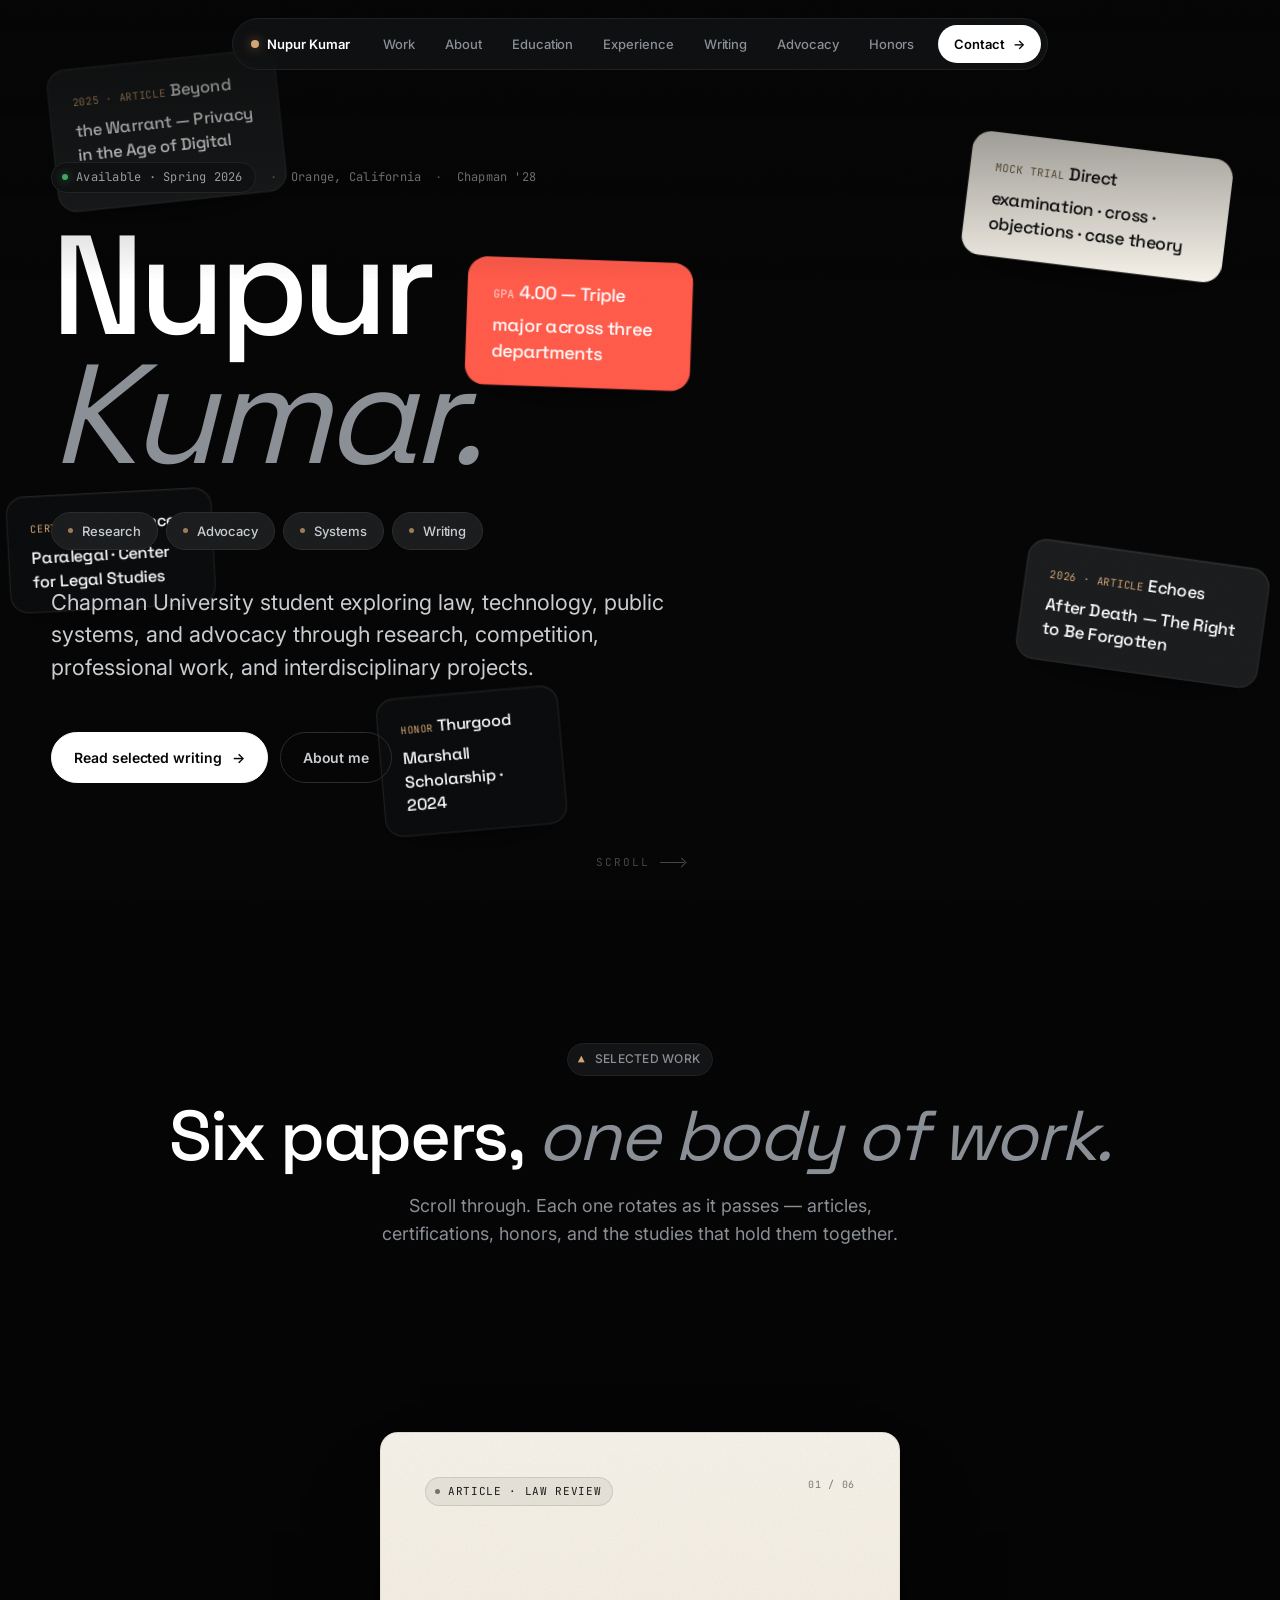
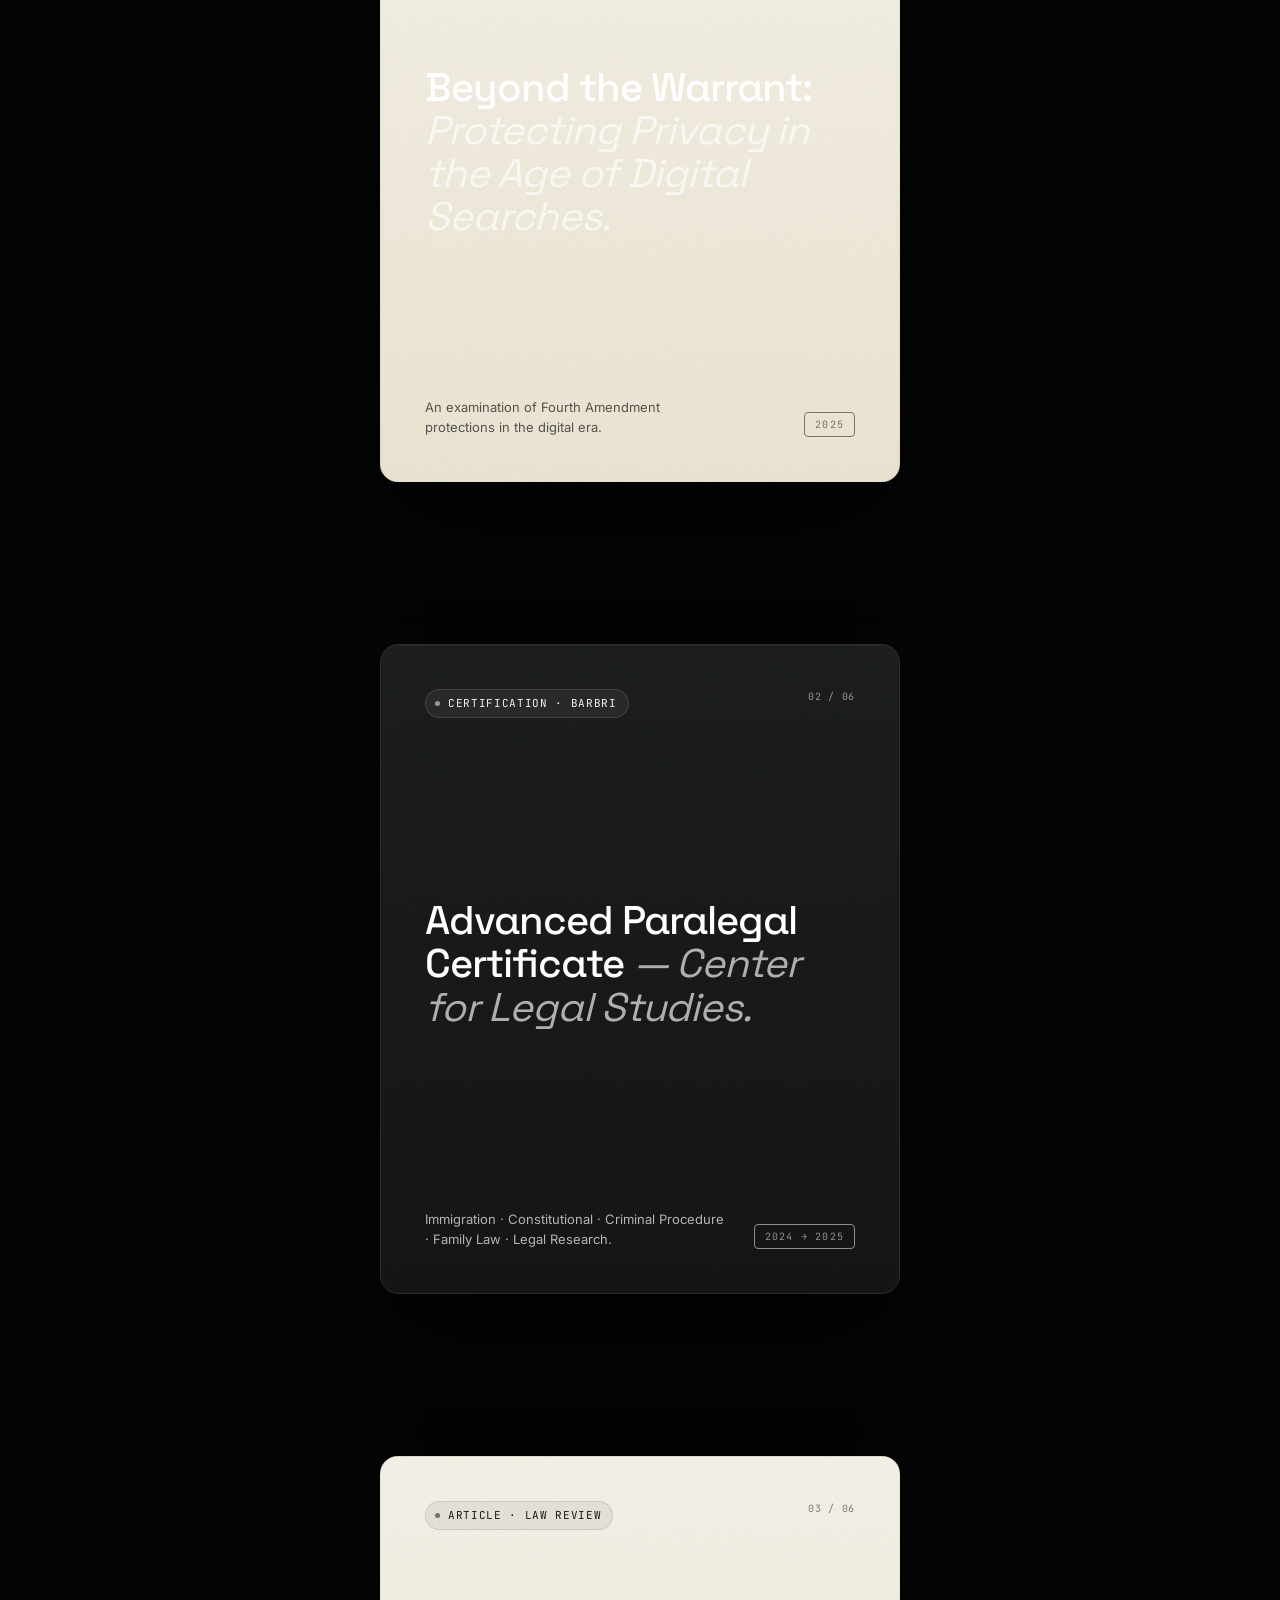
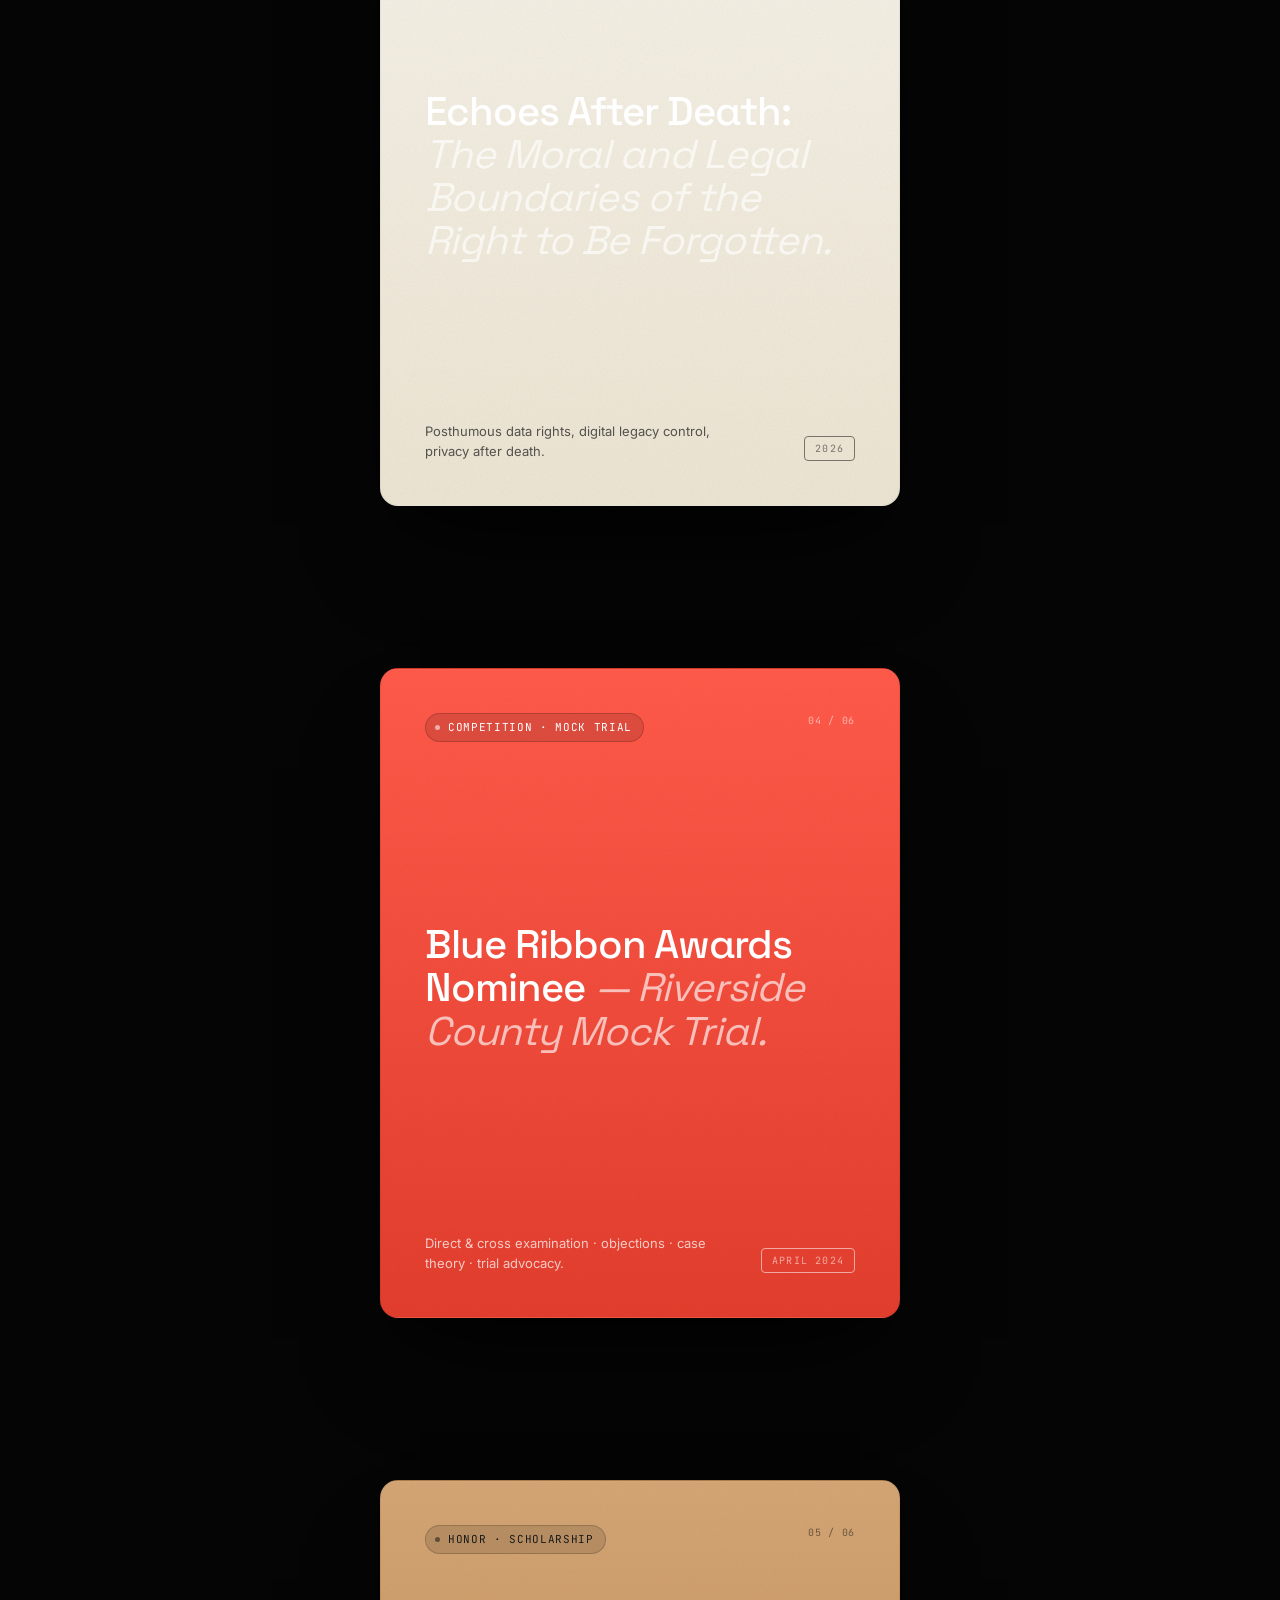
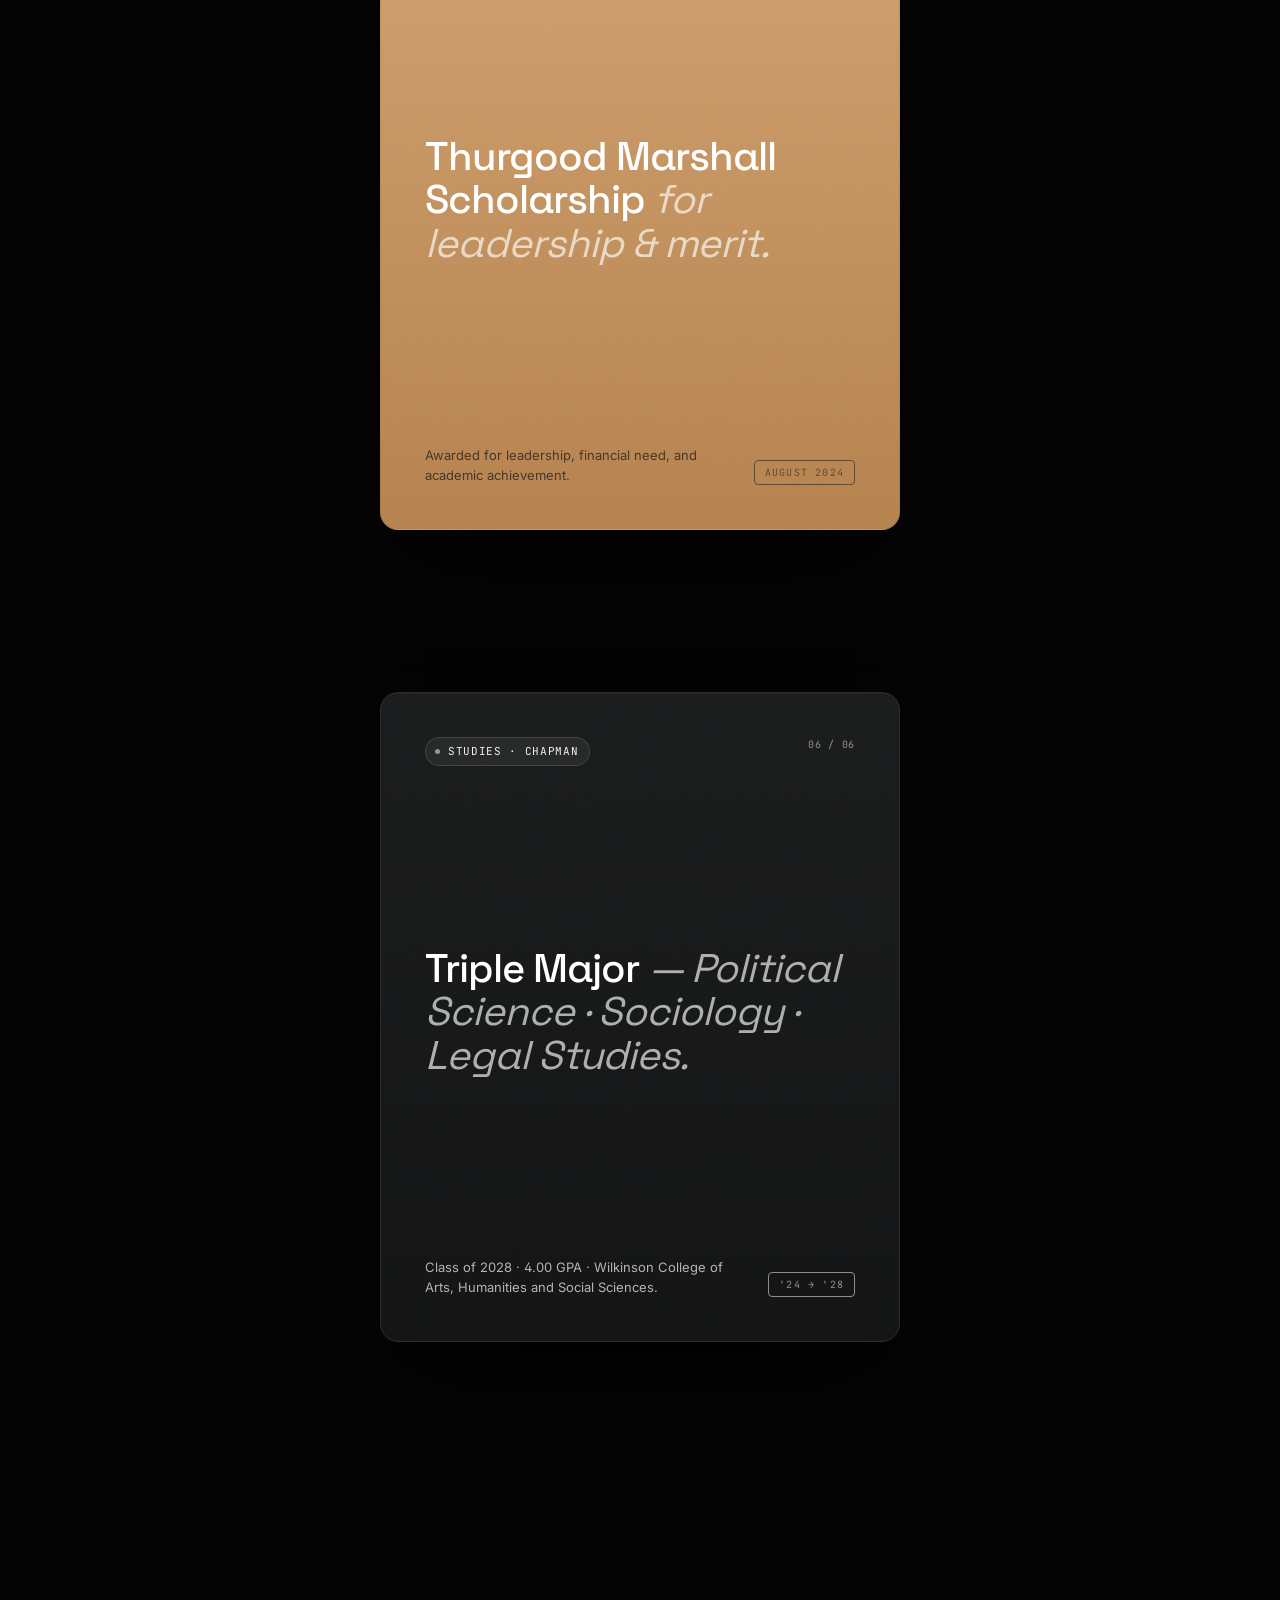
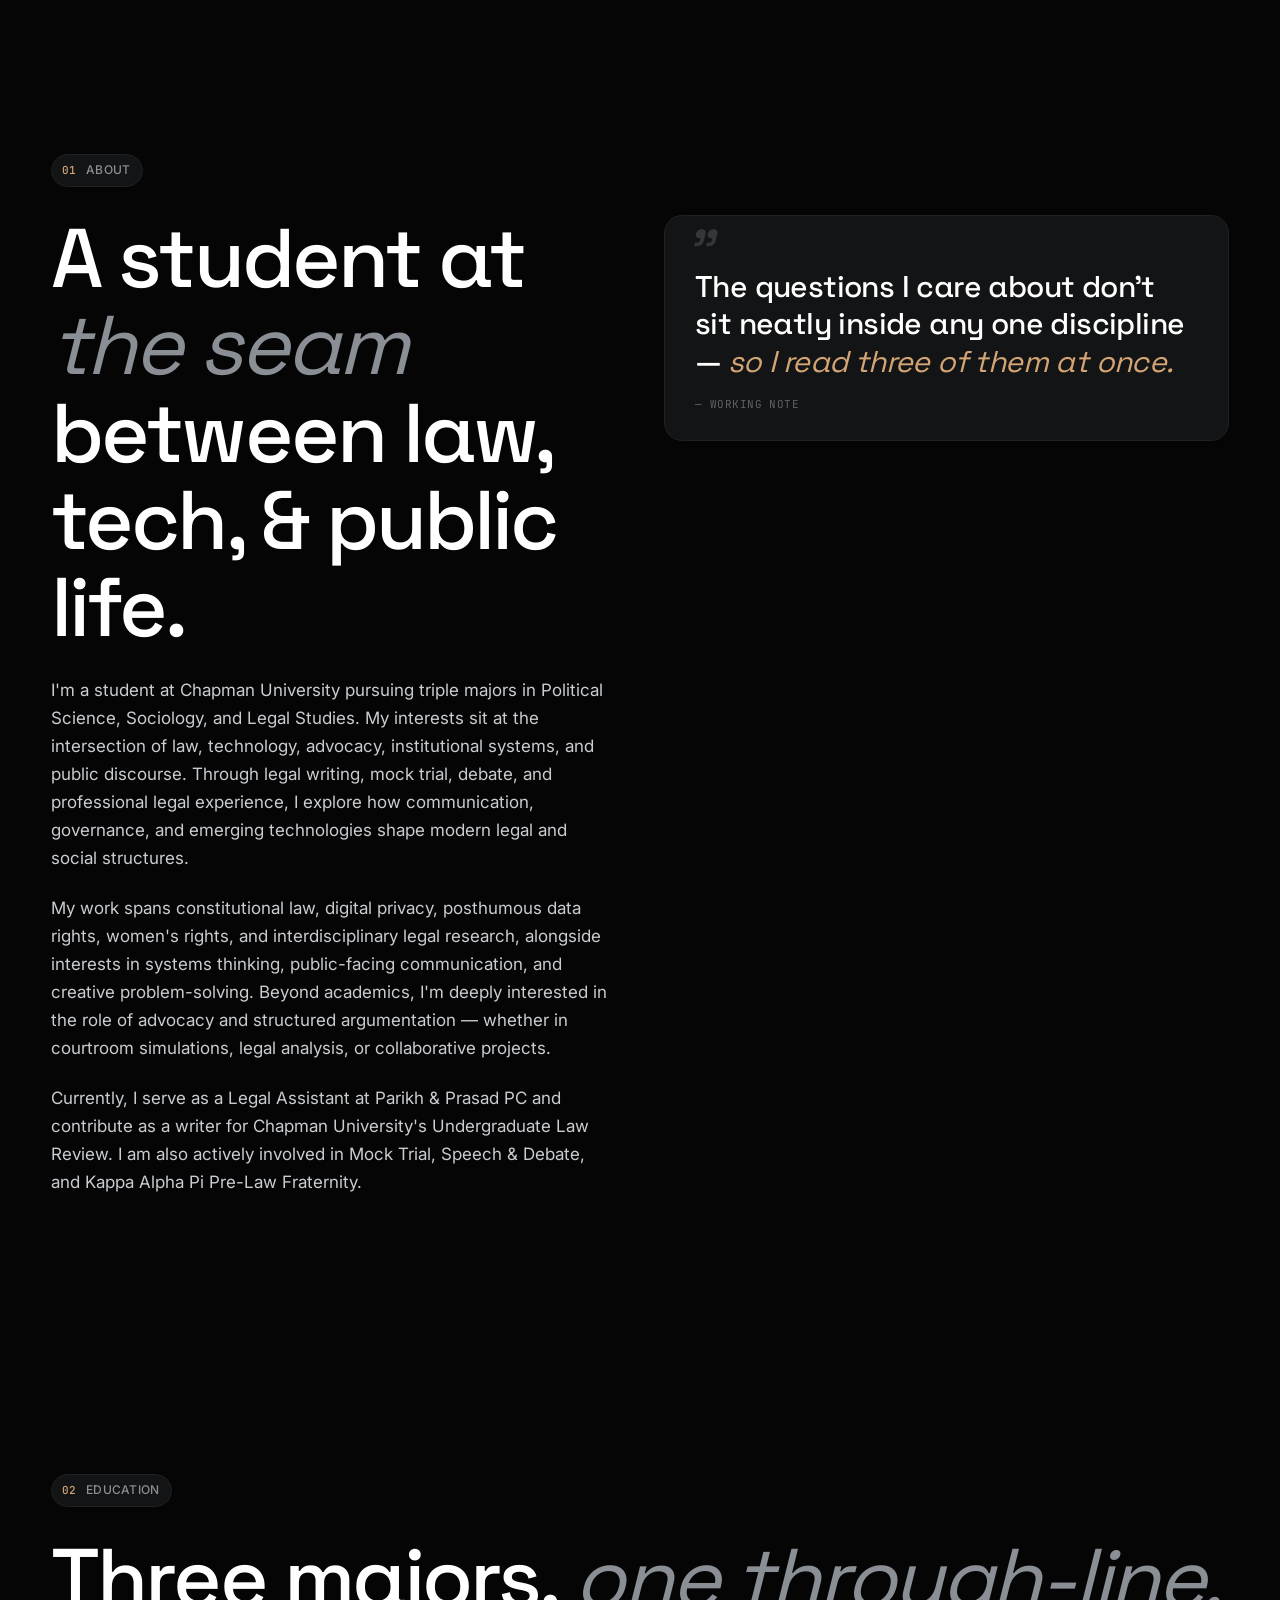
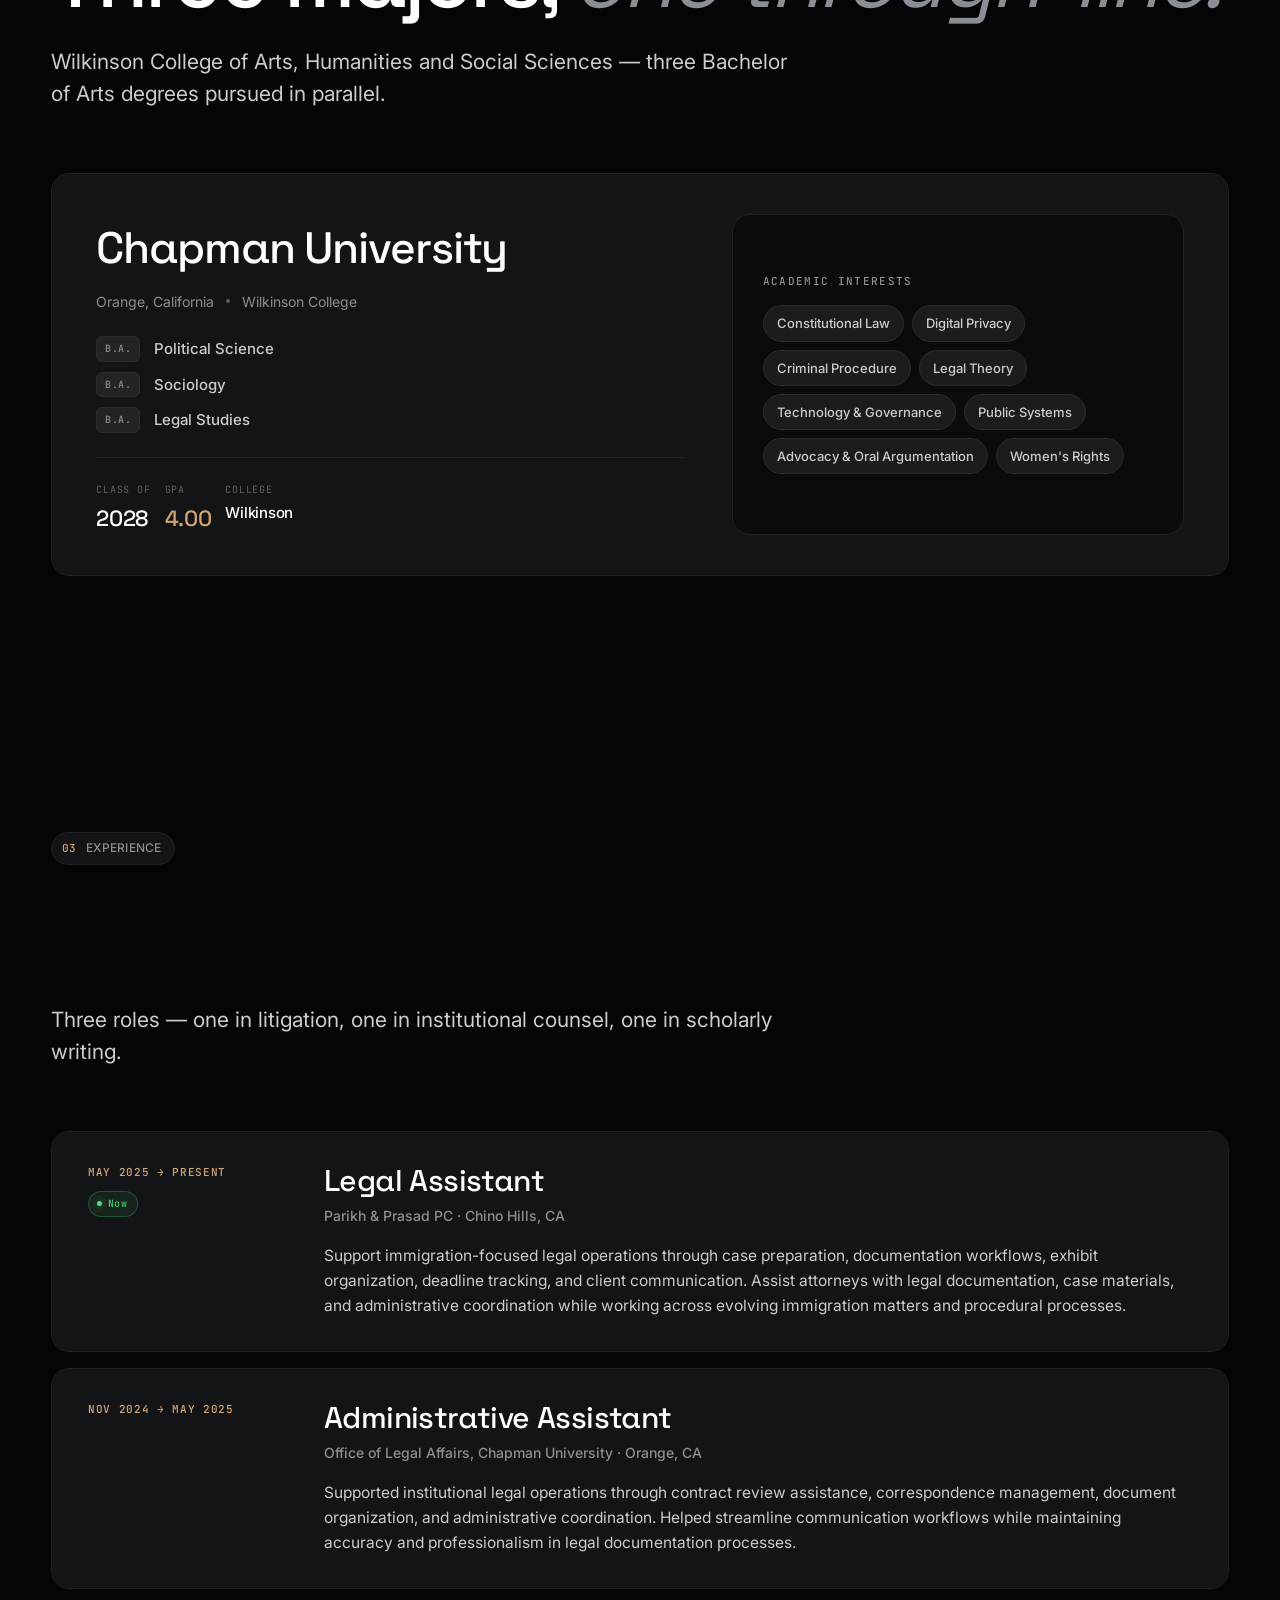
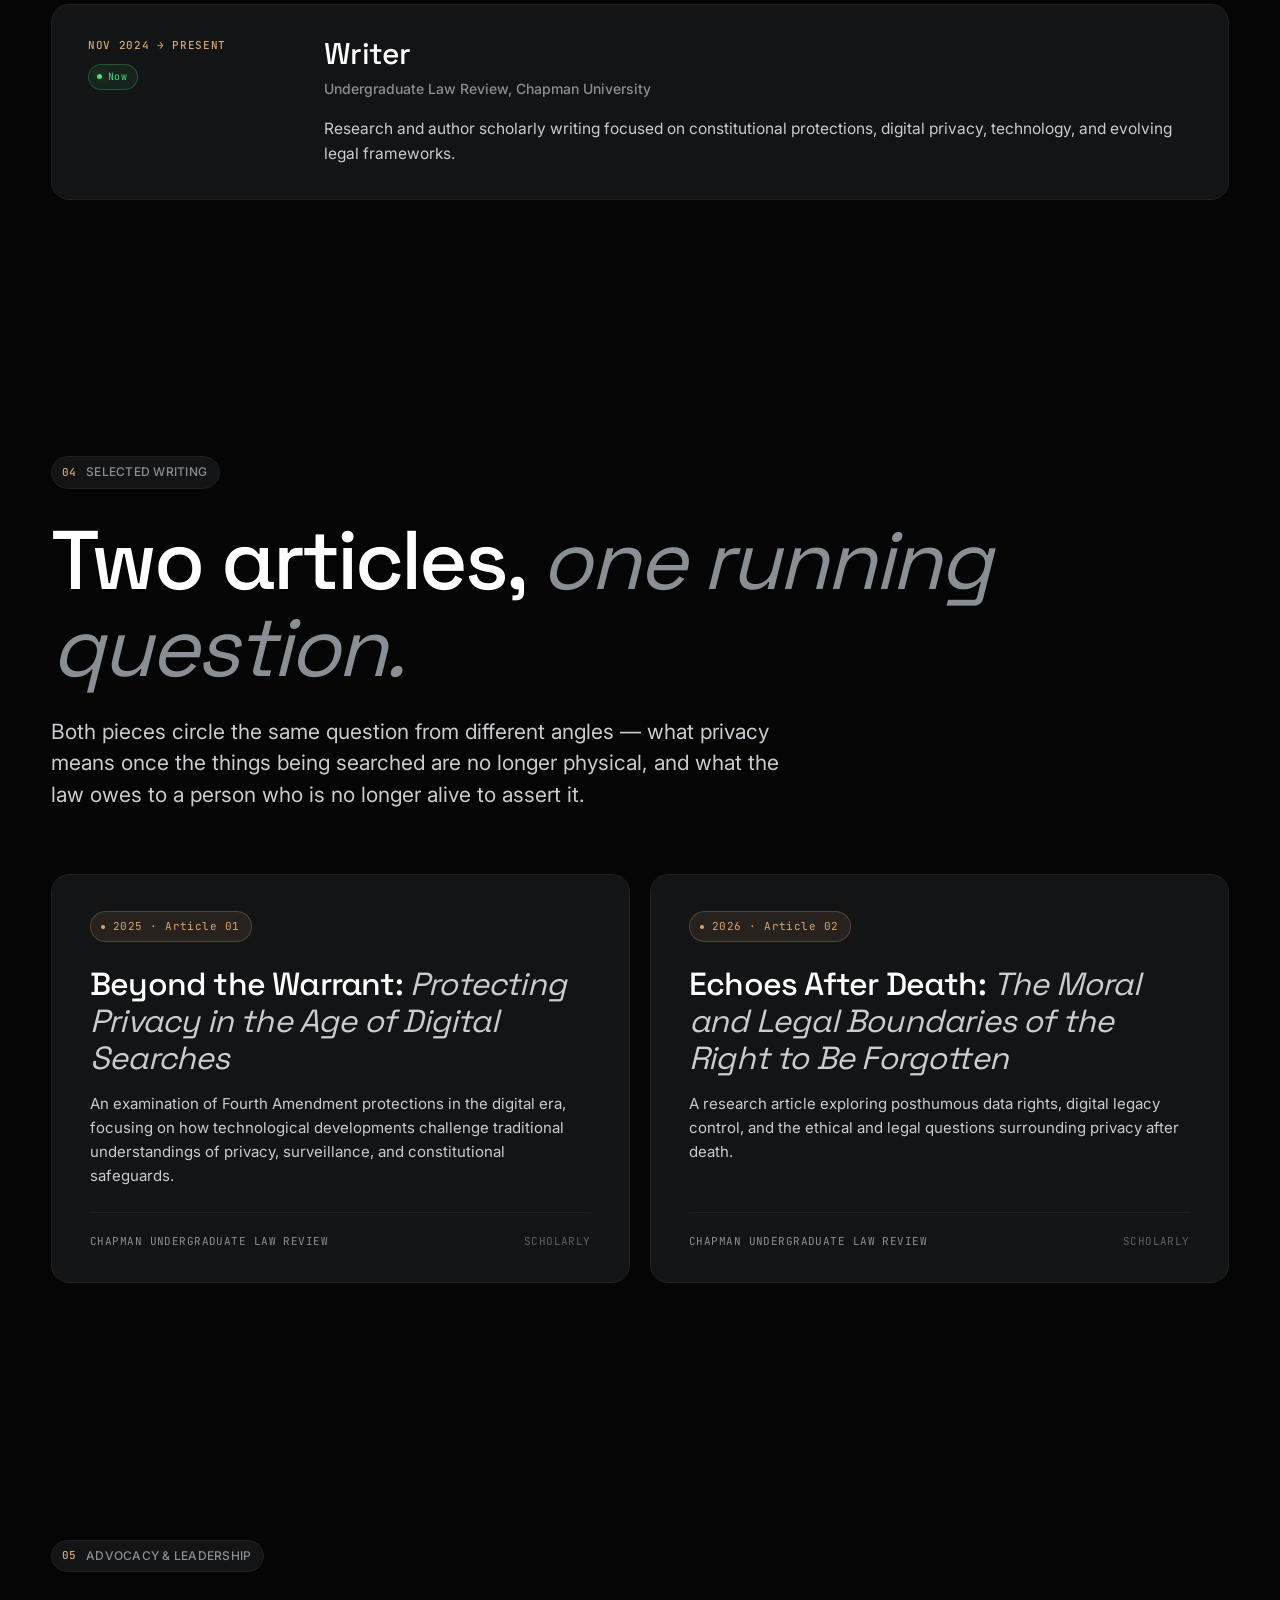
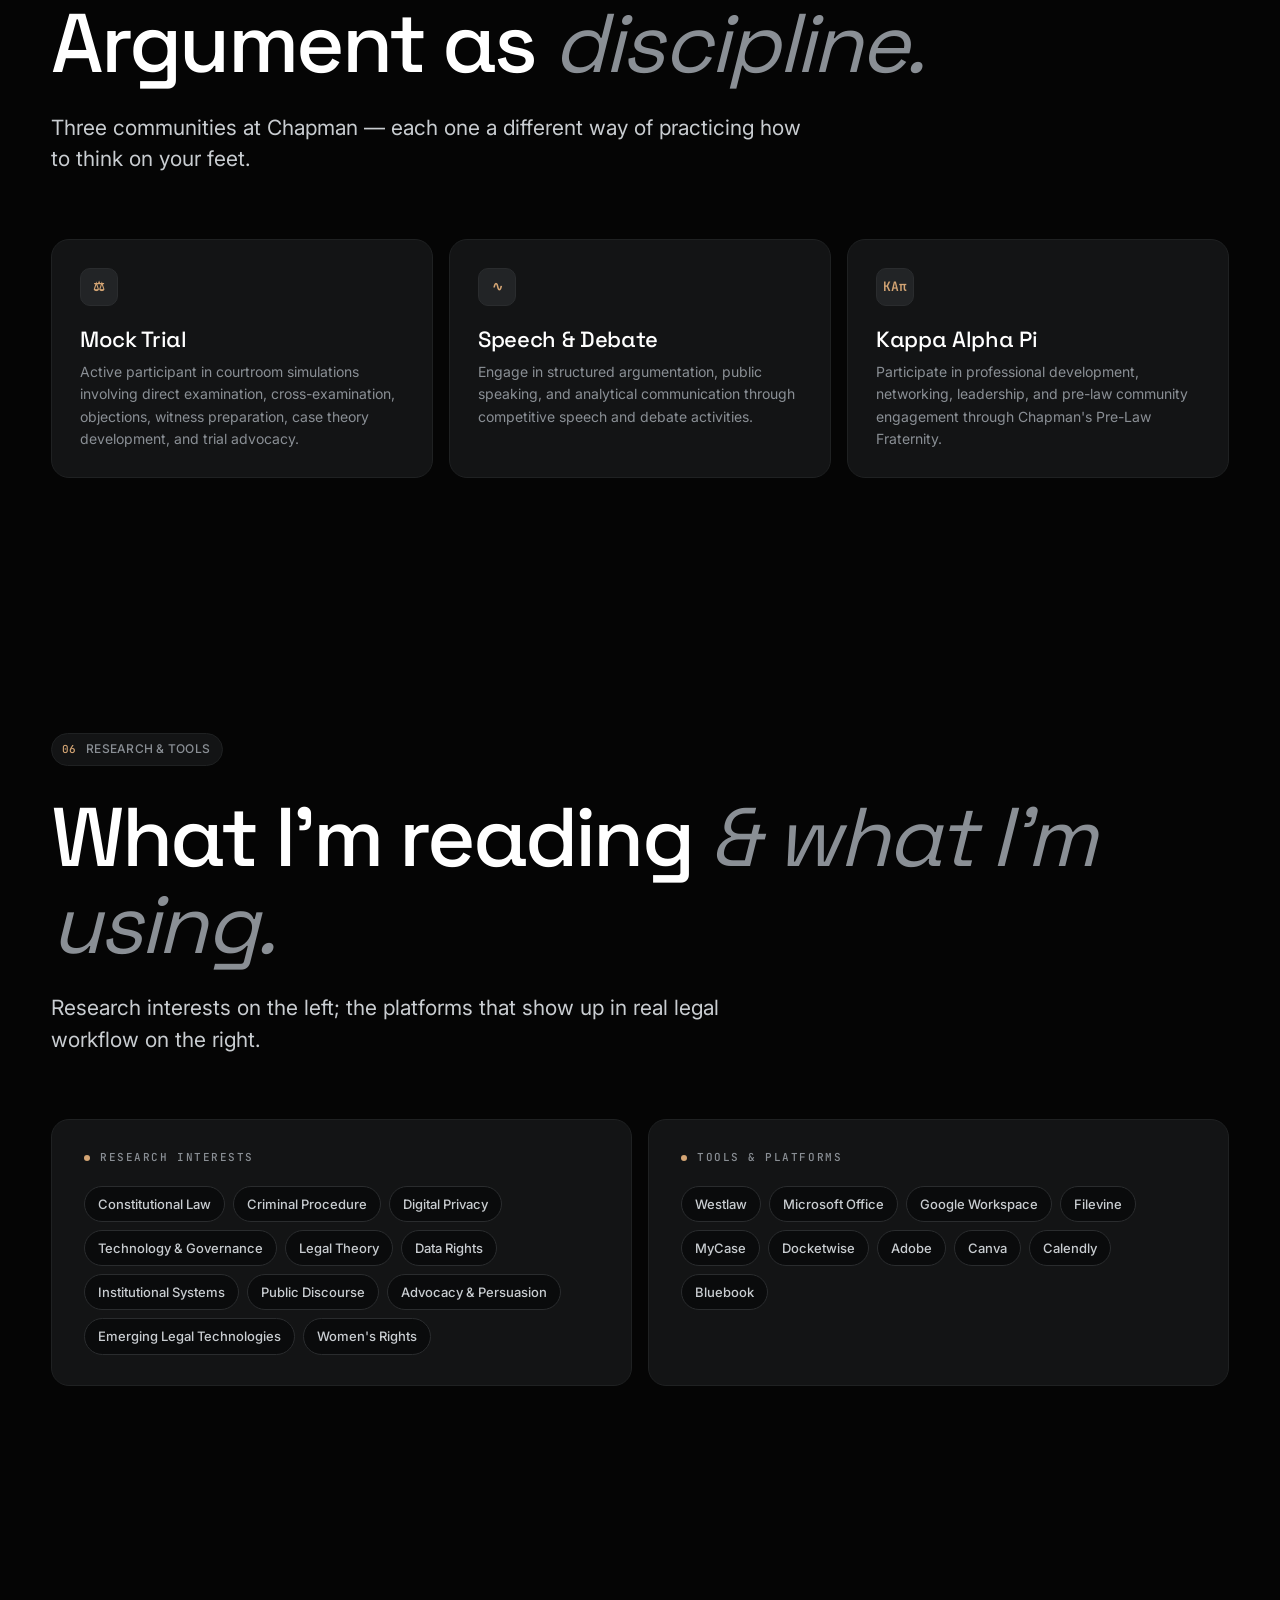
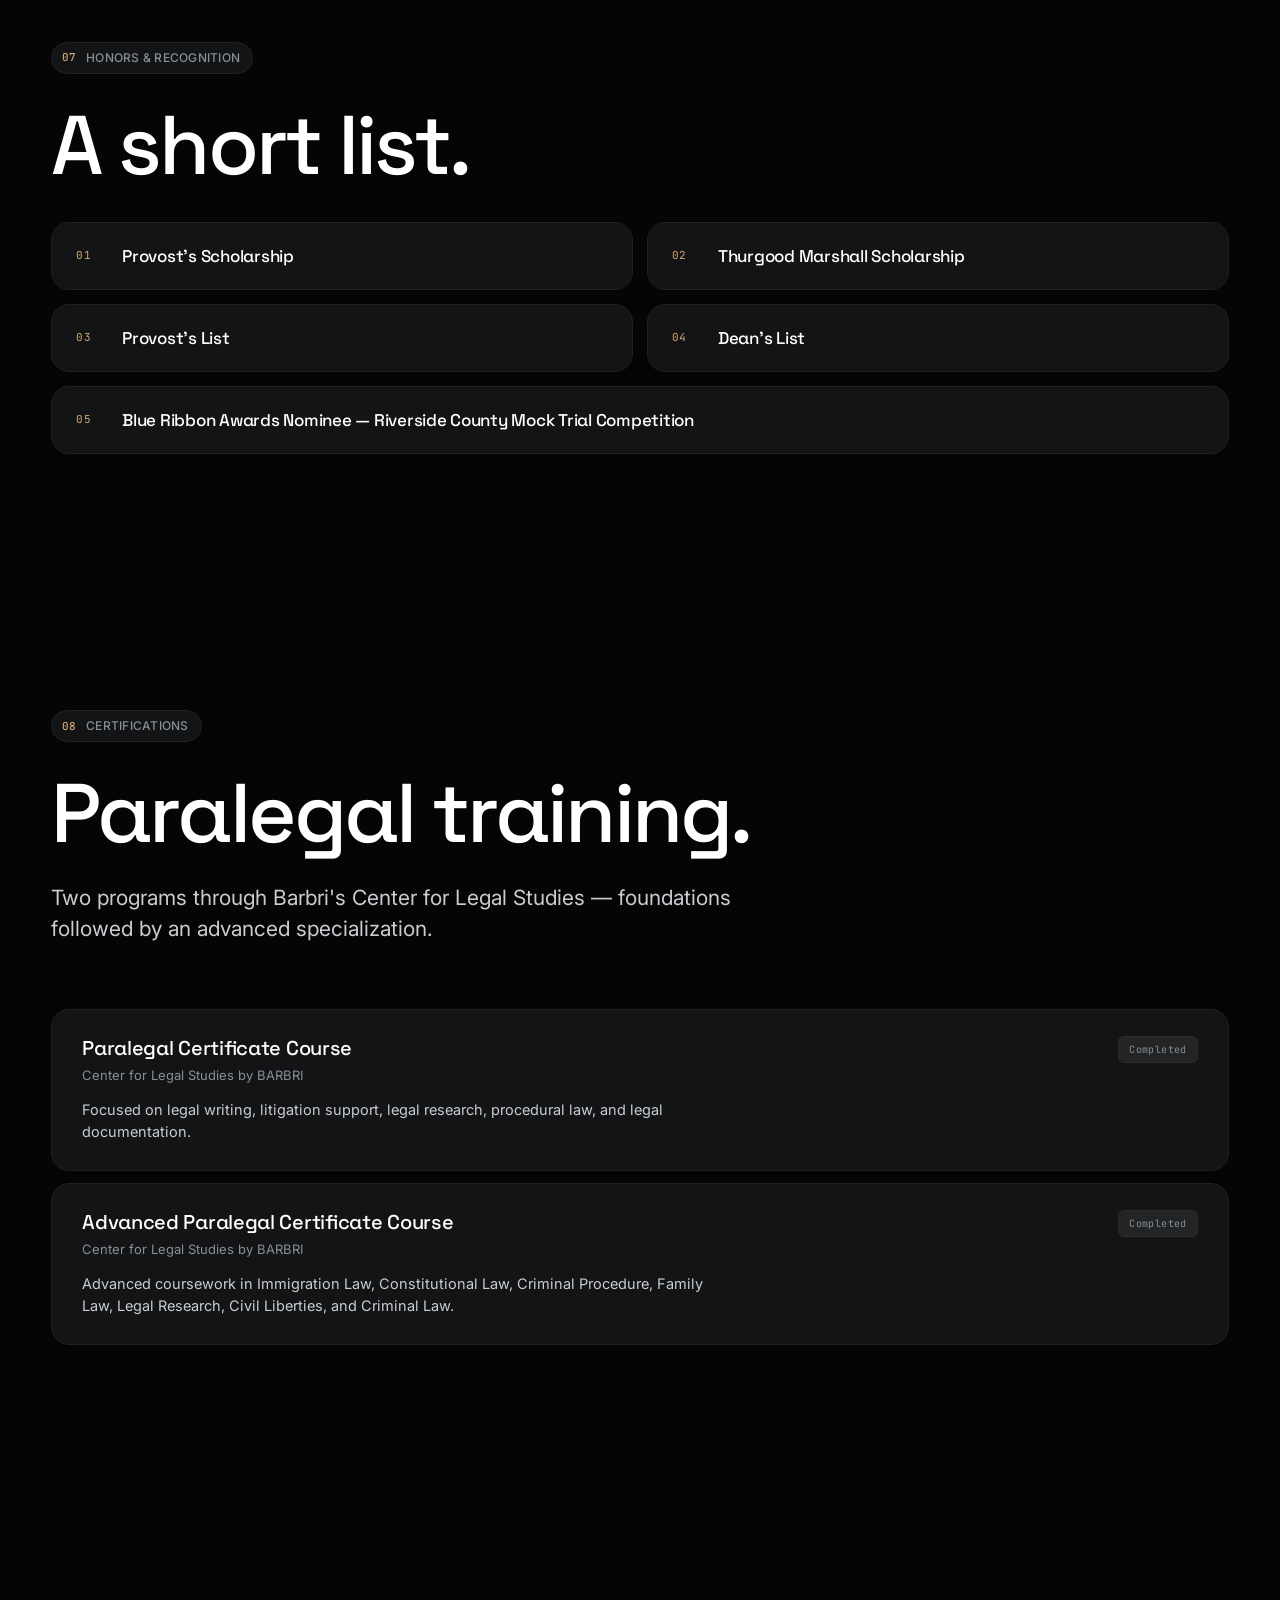
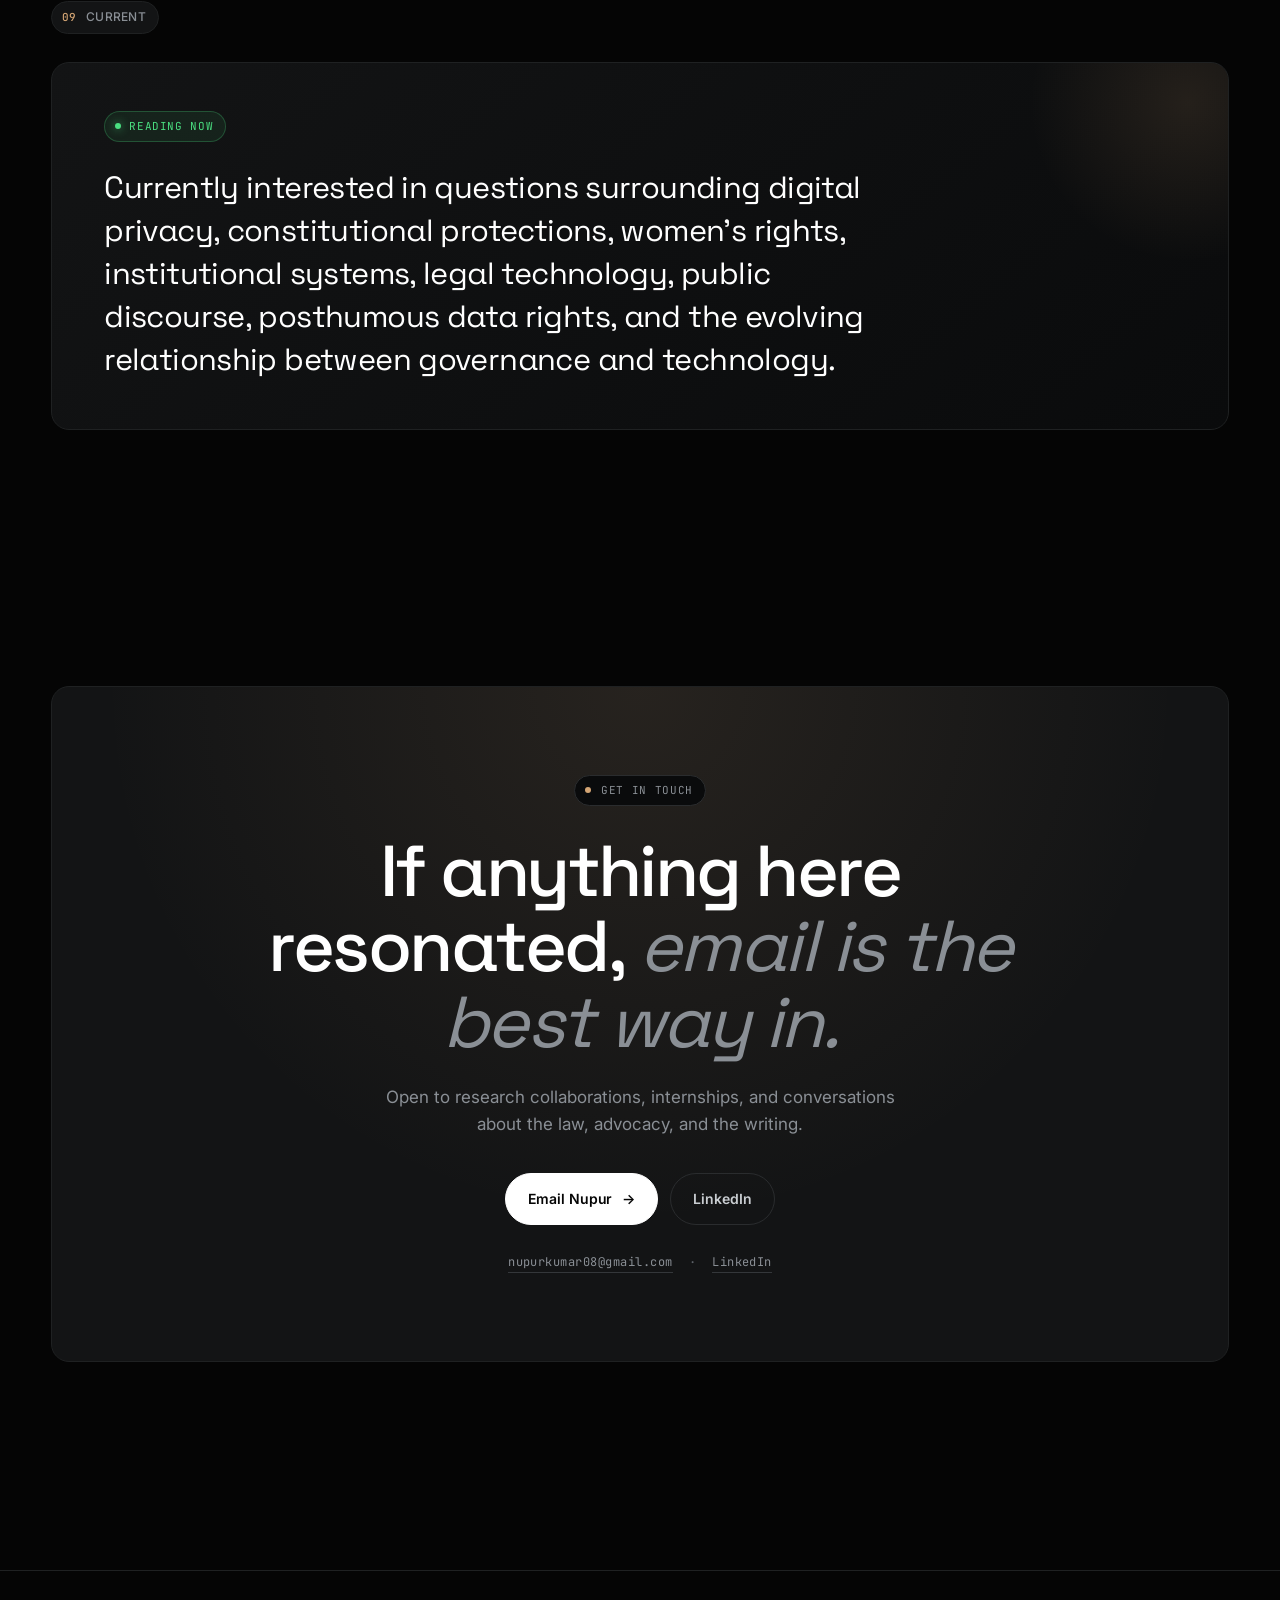
==== commit 83241d21: "Add files via upload" ====
--- a/index.html
+++ b/index.html
@@ -2119,13 +2119,11 @@
       <h2 class="contact-headline">If anything here resonated, <em>email is the best way in.</em></h2>
       <p class="contact-sub">Open to research collaborations, internships, and conversations about the law, advocacy, and the writing.</p>
       <div class="contact-actions">
-        <a class="btn btn-primary" href="mailto:nupur@chapman.edu?subject=Hello%20Nupur">Email Nupur <span class="arr">→</span></a>
+        <a class="btn btn-primary" href="mailto:nupurkumar08@gmail.com?subject=Hello%20Nupur">Email Nupur <span class="arr">→</span></a>
         <a class="btn btn-ghost" href="https://www.linkedin.com/in/nupur-kumar31" target="_blank" rel="noopener">LinkedIn</a>
       </div>
       <div class="contact-foot">
-        <a href="mailto:nupur@chapman.edu">nupur@chapman.edu</a>
-        <span class="sep">·</span>
-        <a href="tel:+19516346412">(951) 634-6412</a>
+        <a href="mailto:nupurkumar08@gmail.com">nupurkumar08@gmail.com</a>
         <span class="sep">·</span>
         <a href="https://www.linkedin.com/in/nupur-kumar31" target="_blank" rel="noopener">LinkedIn</a>
       </div>
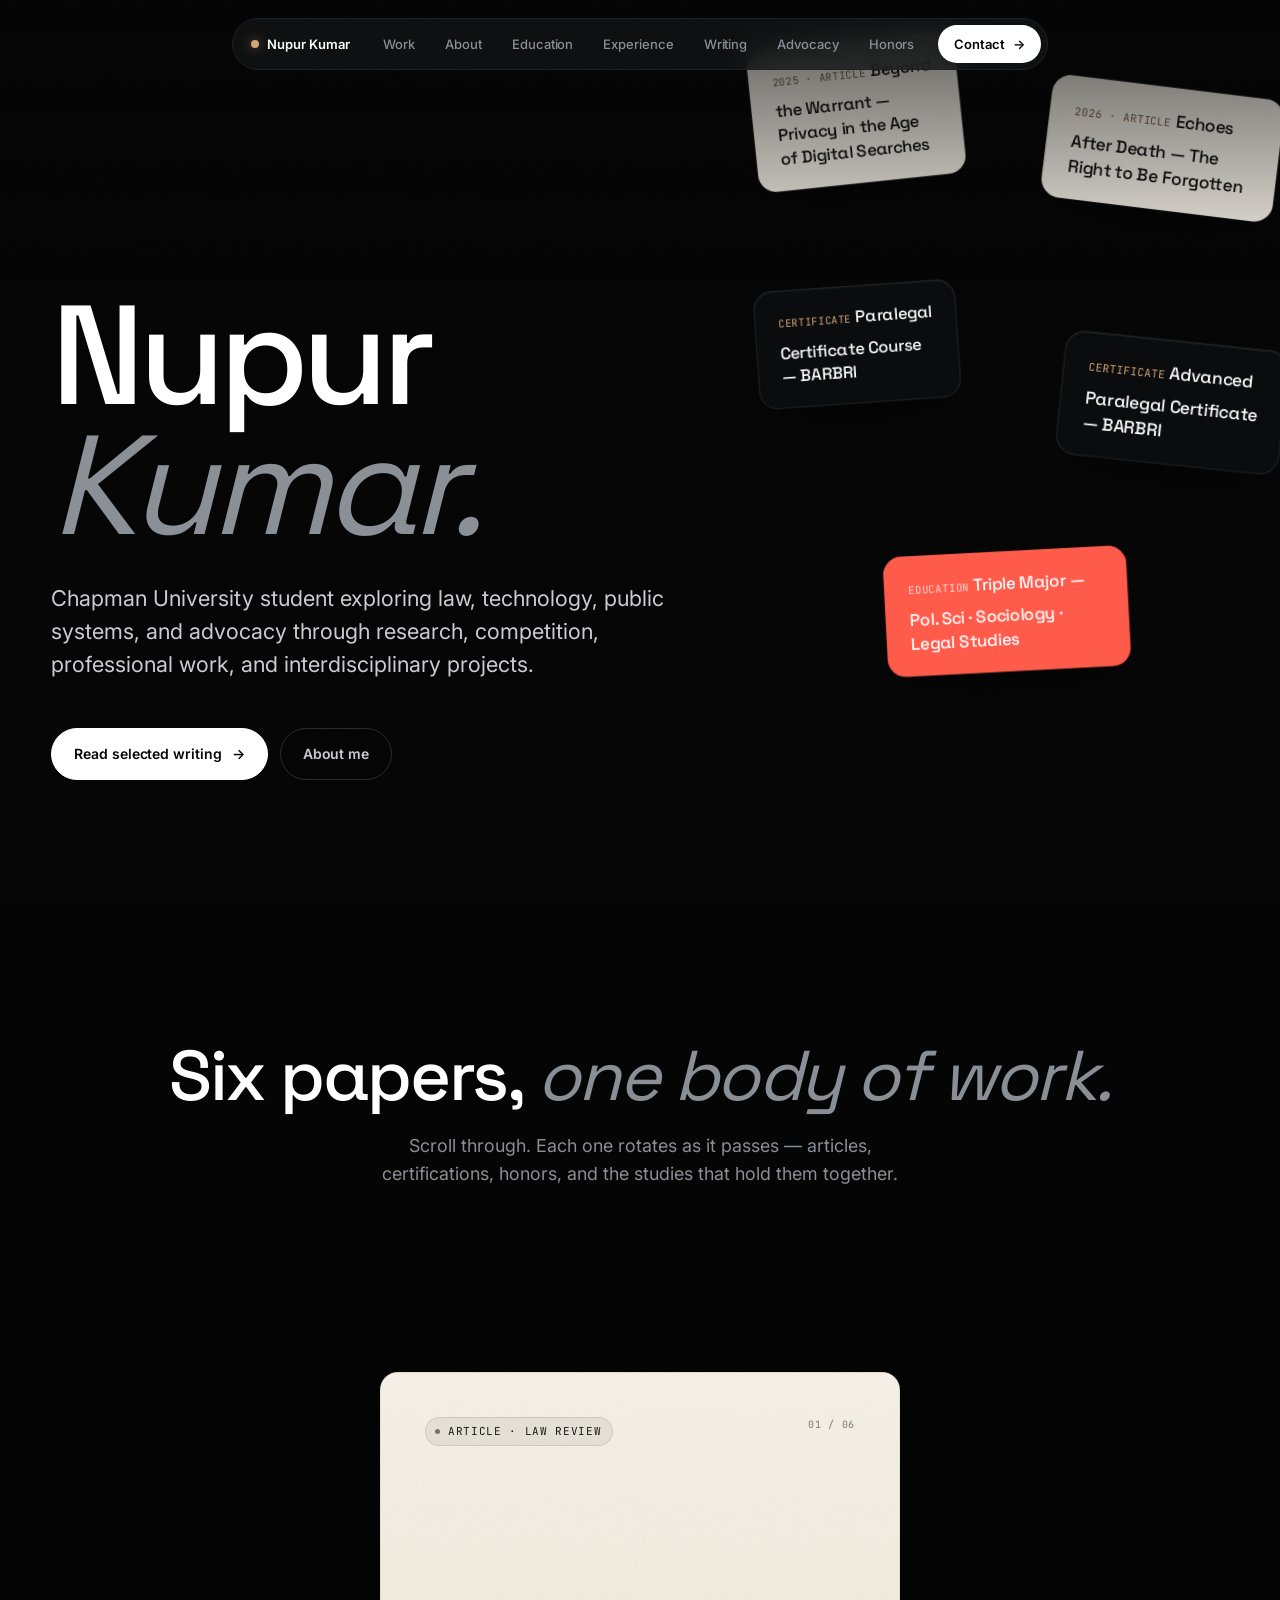
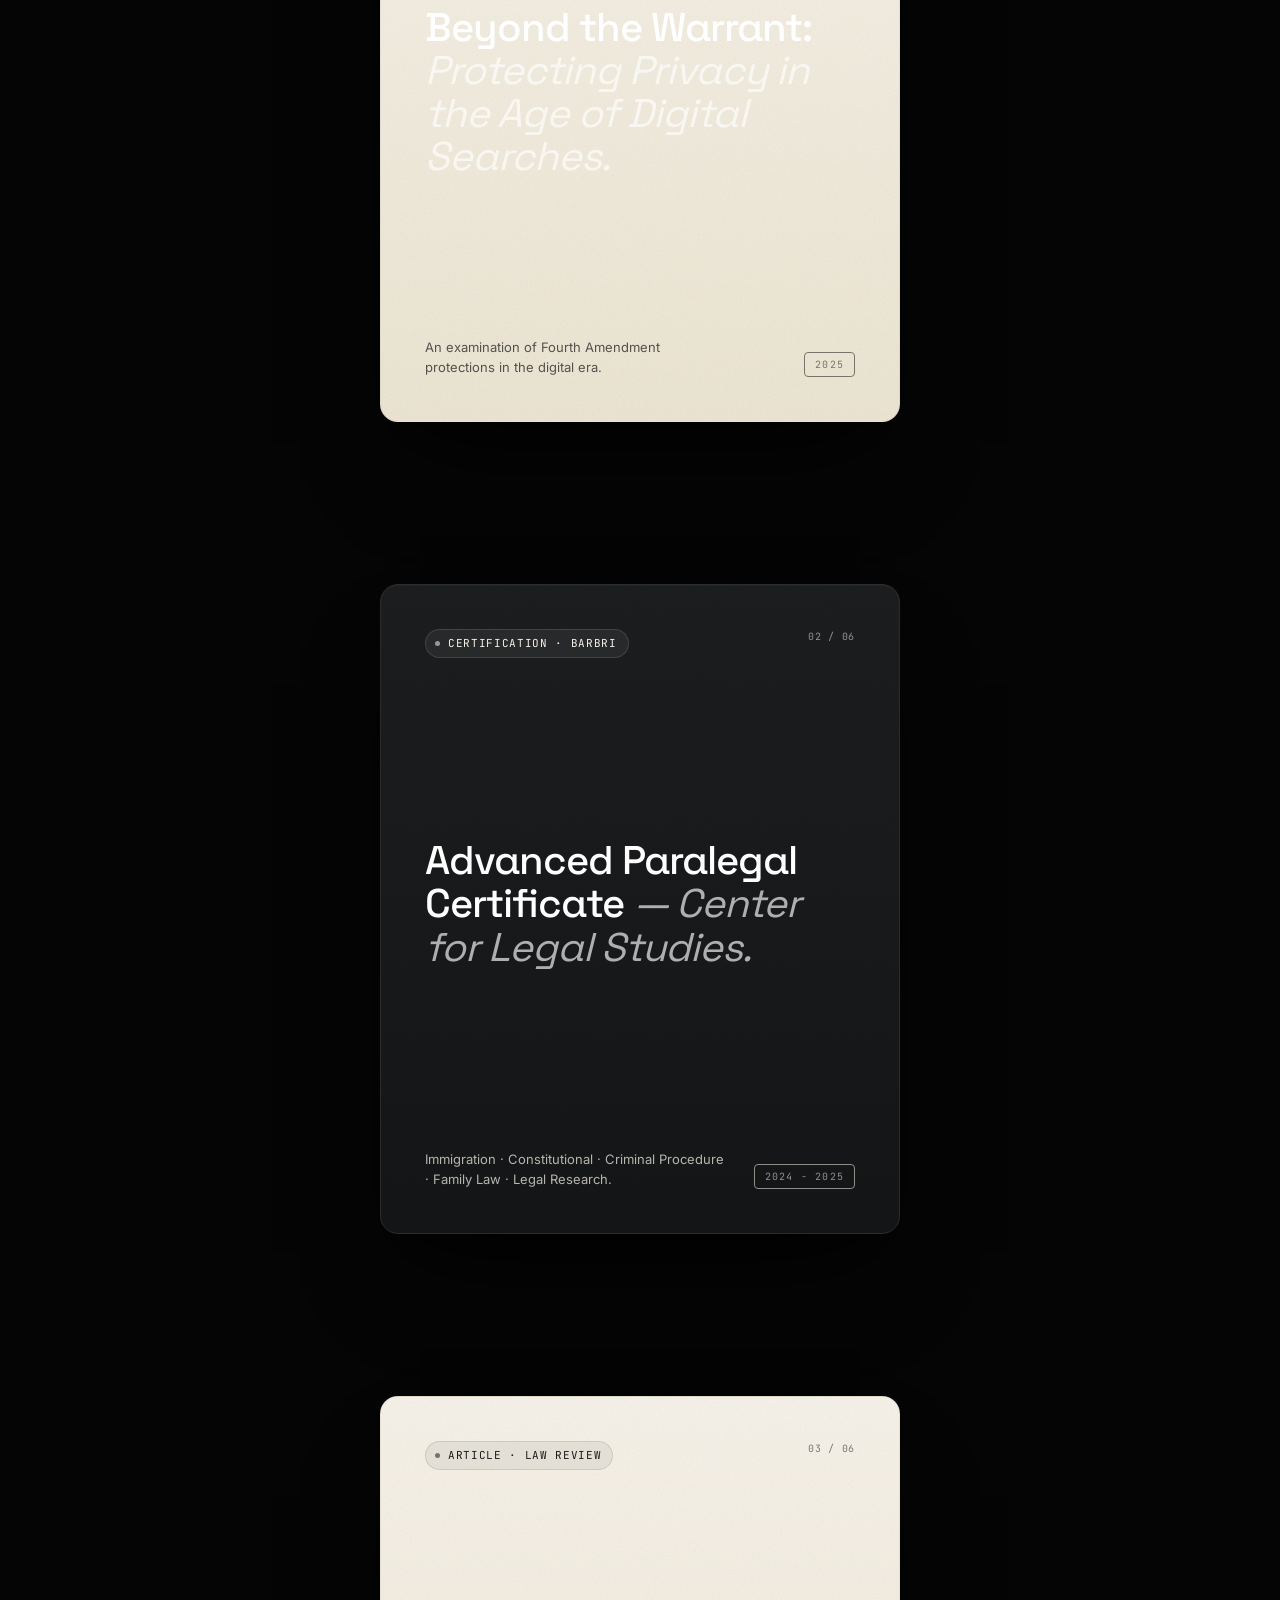
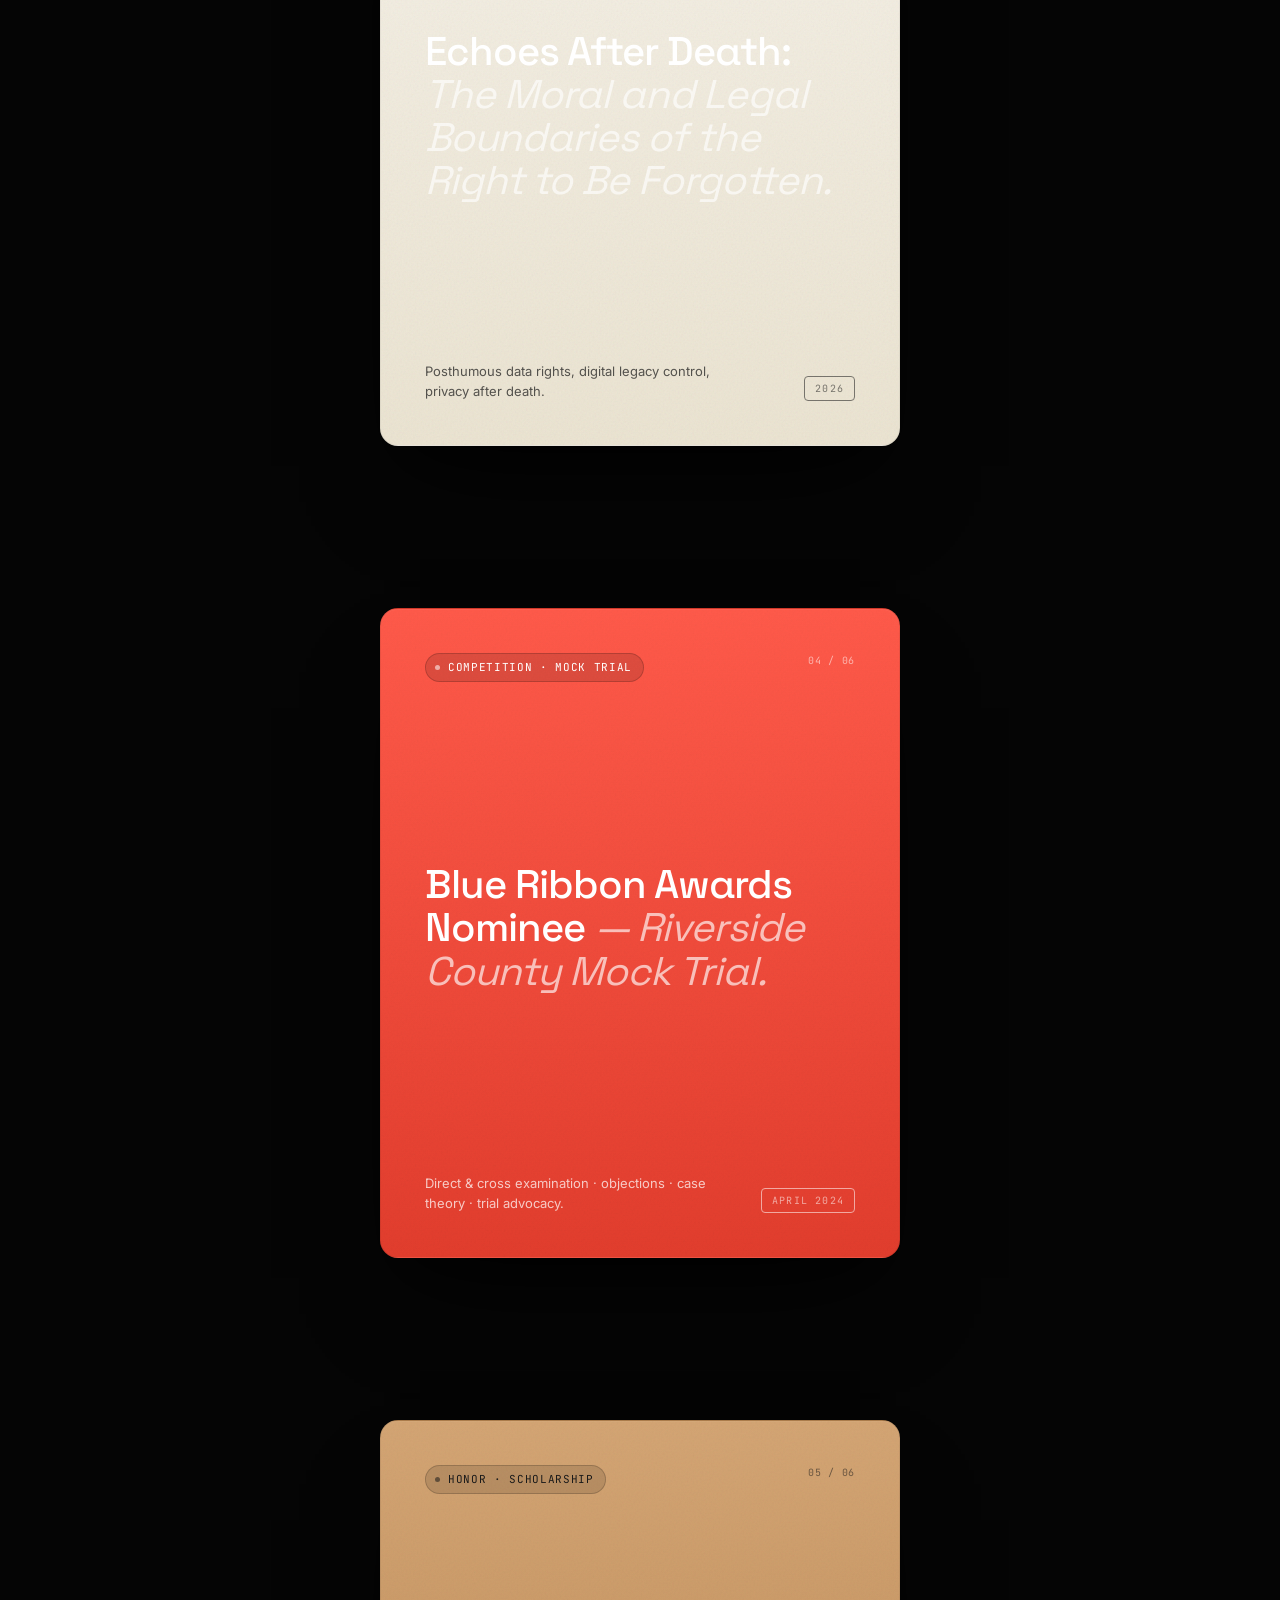
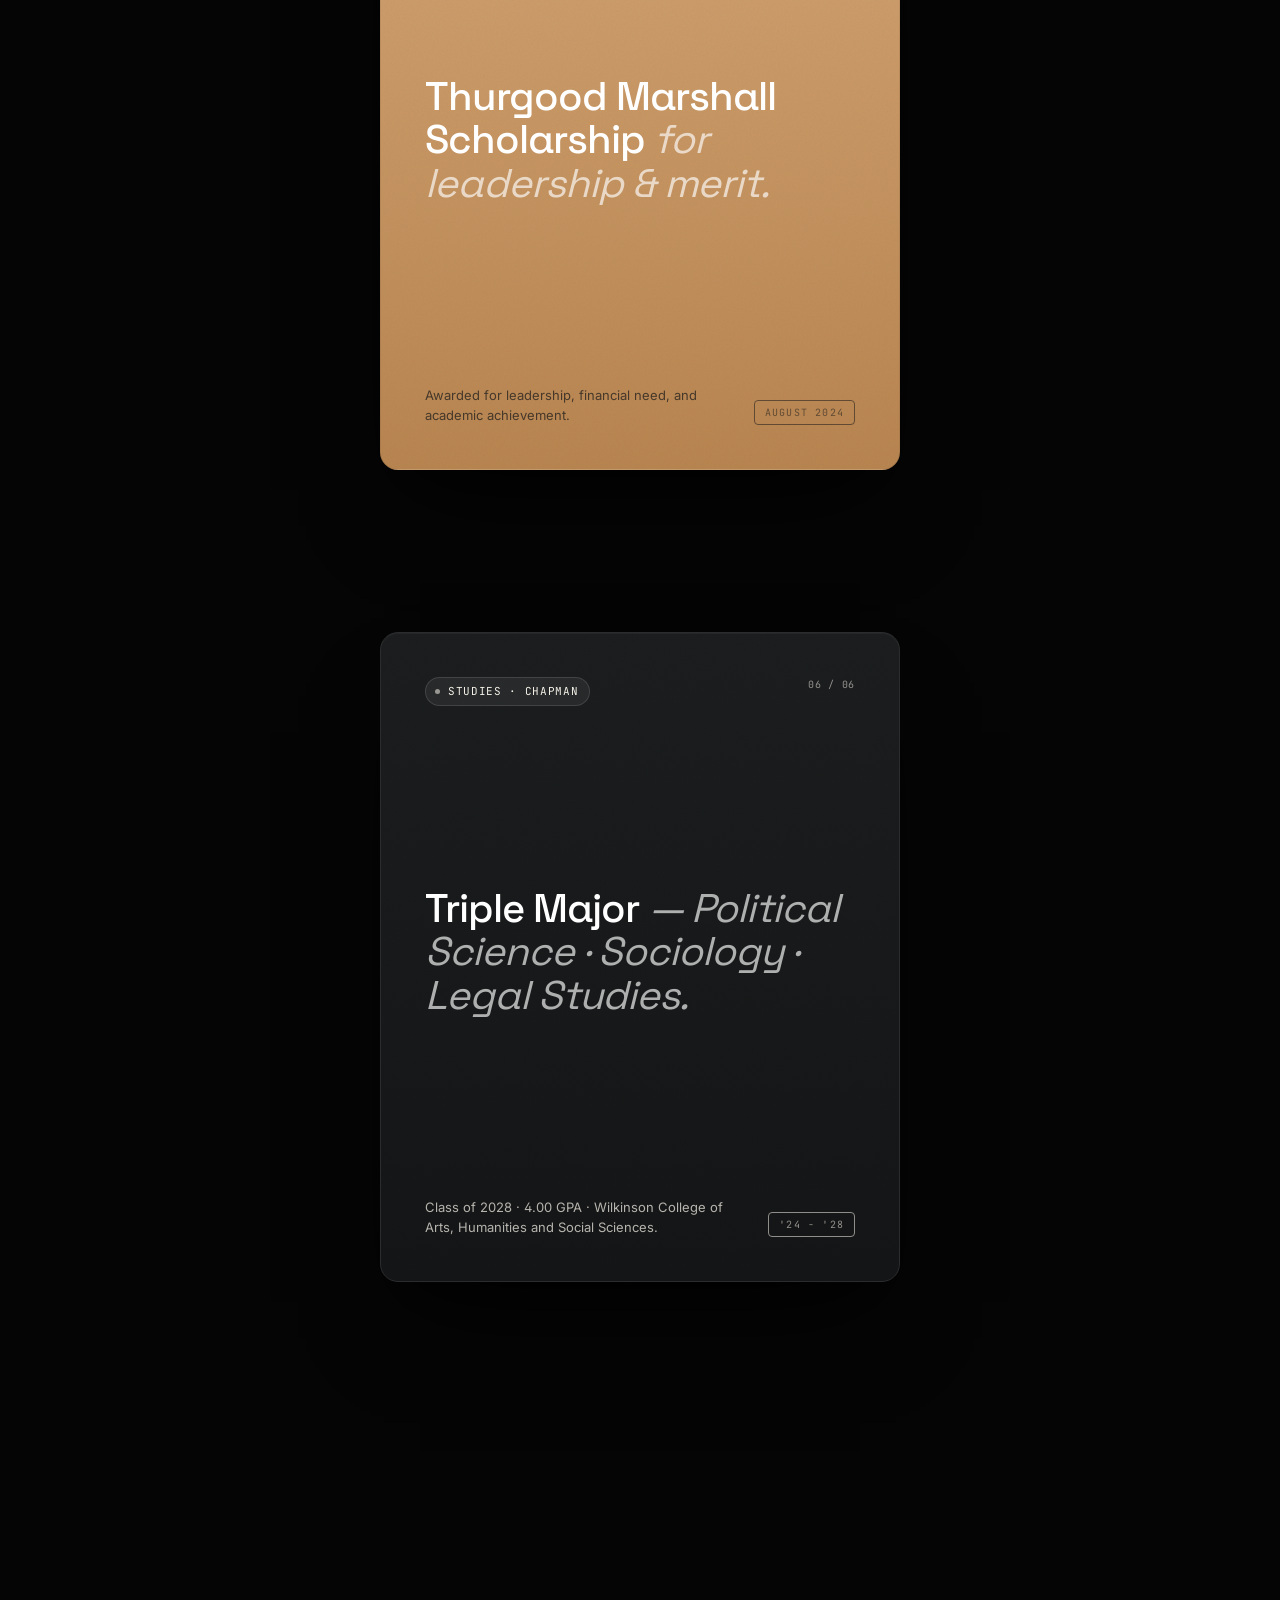
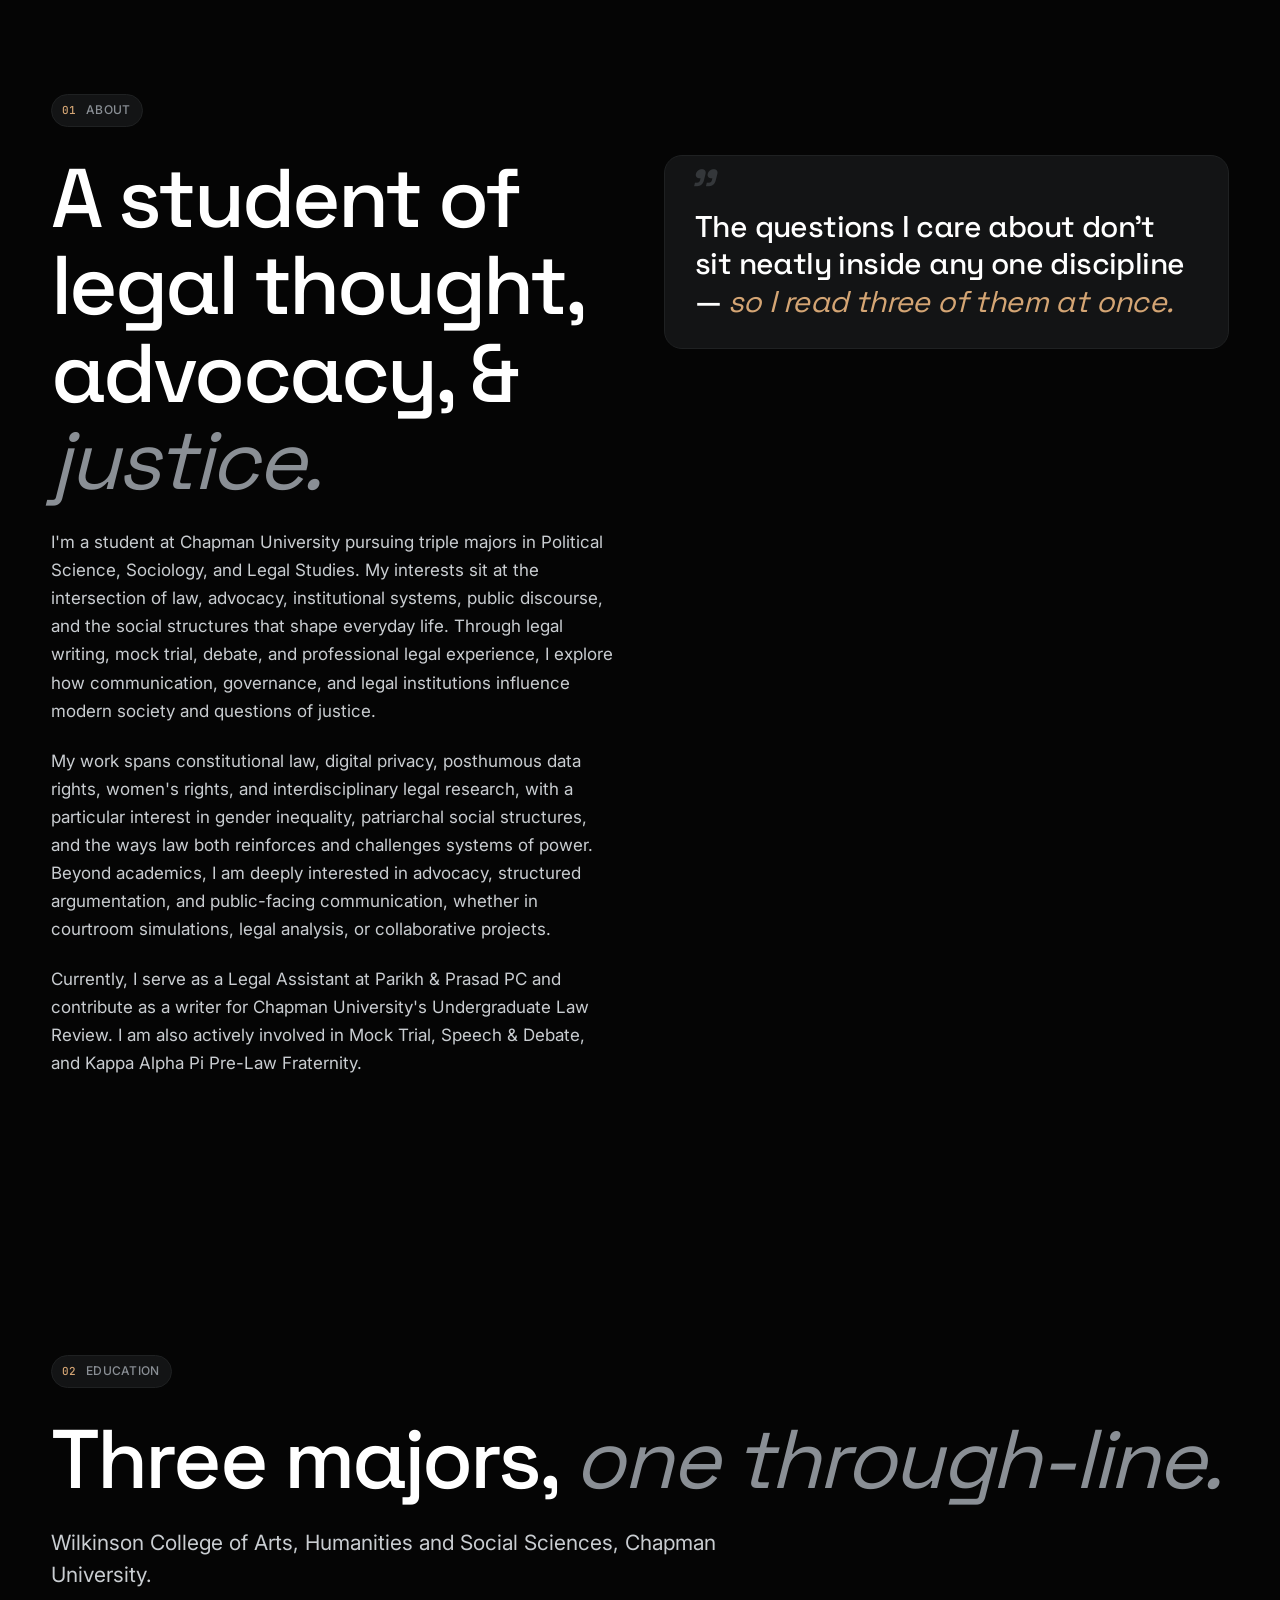
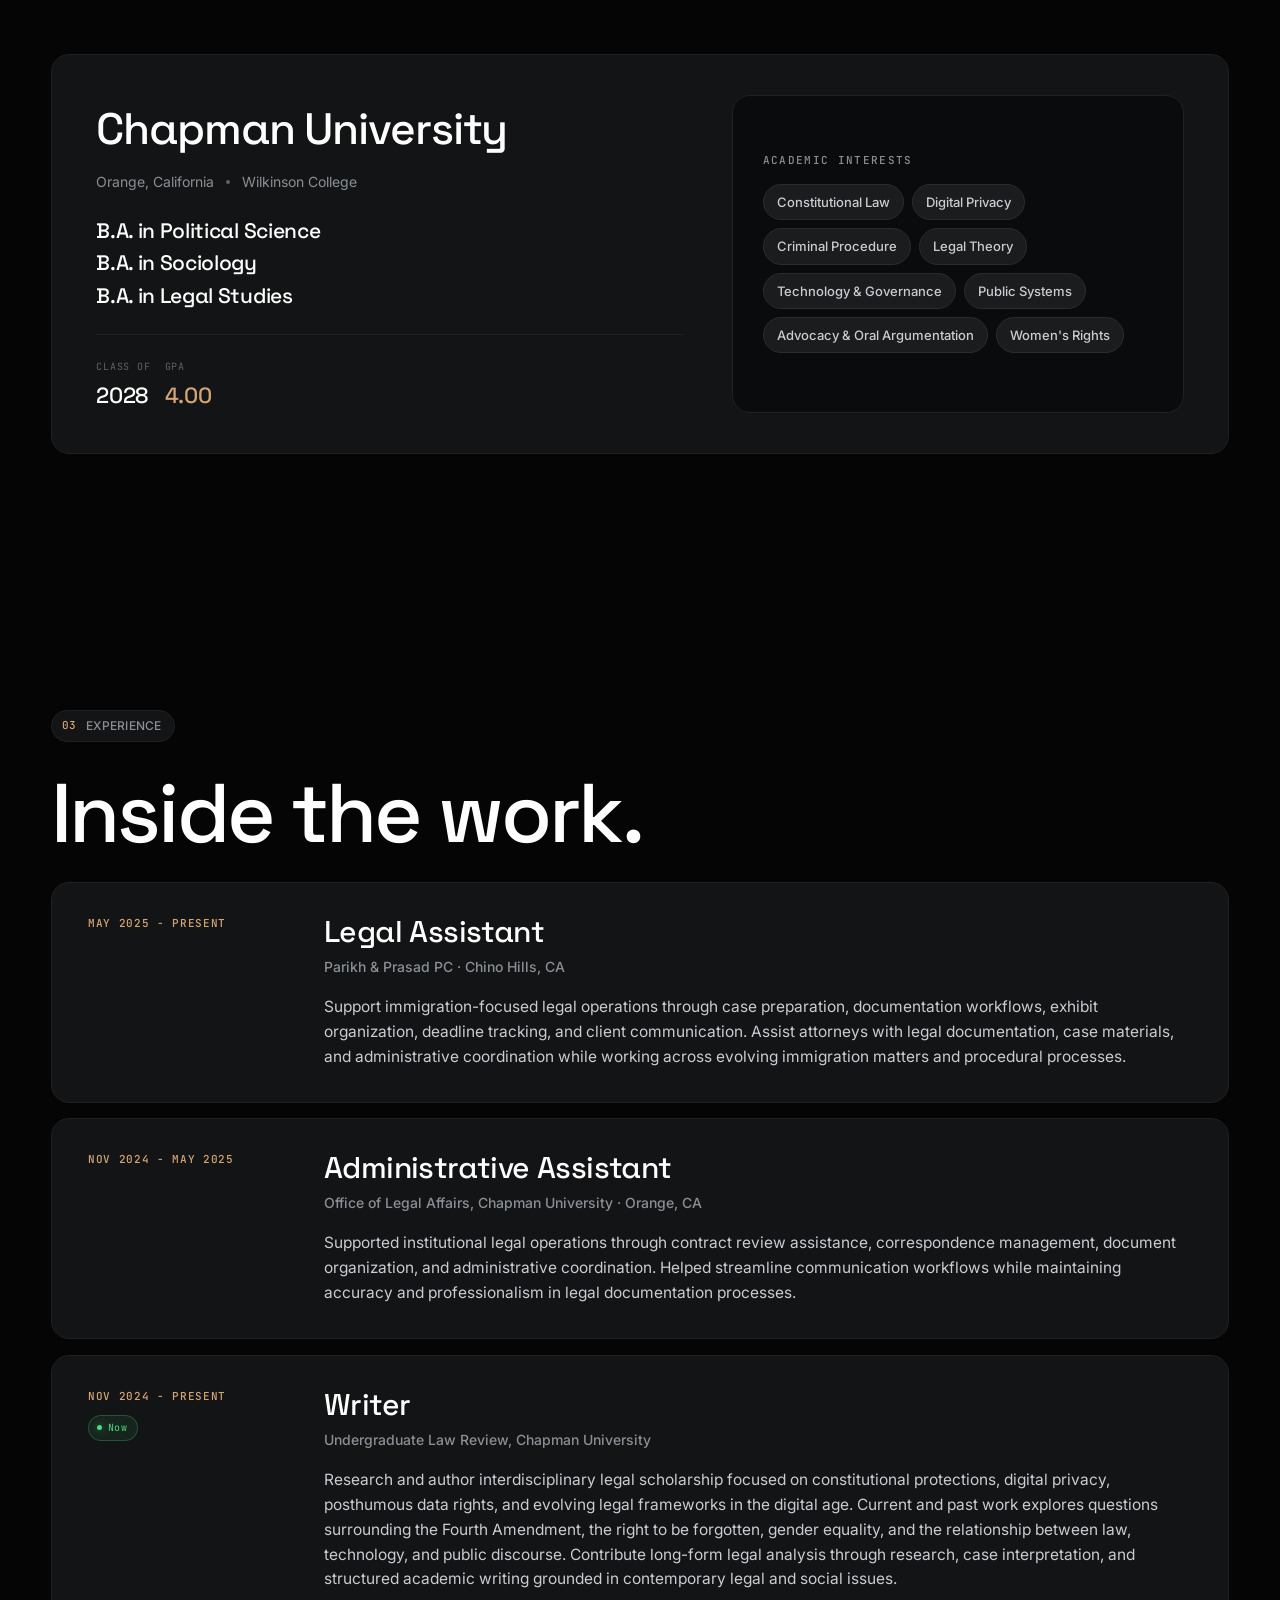
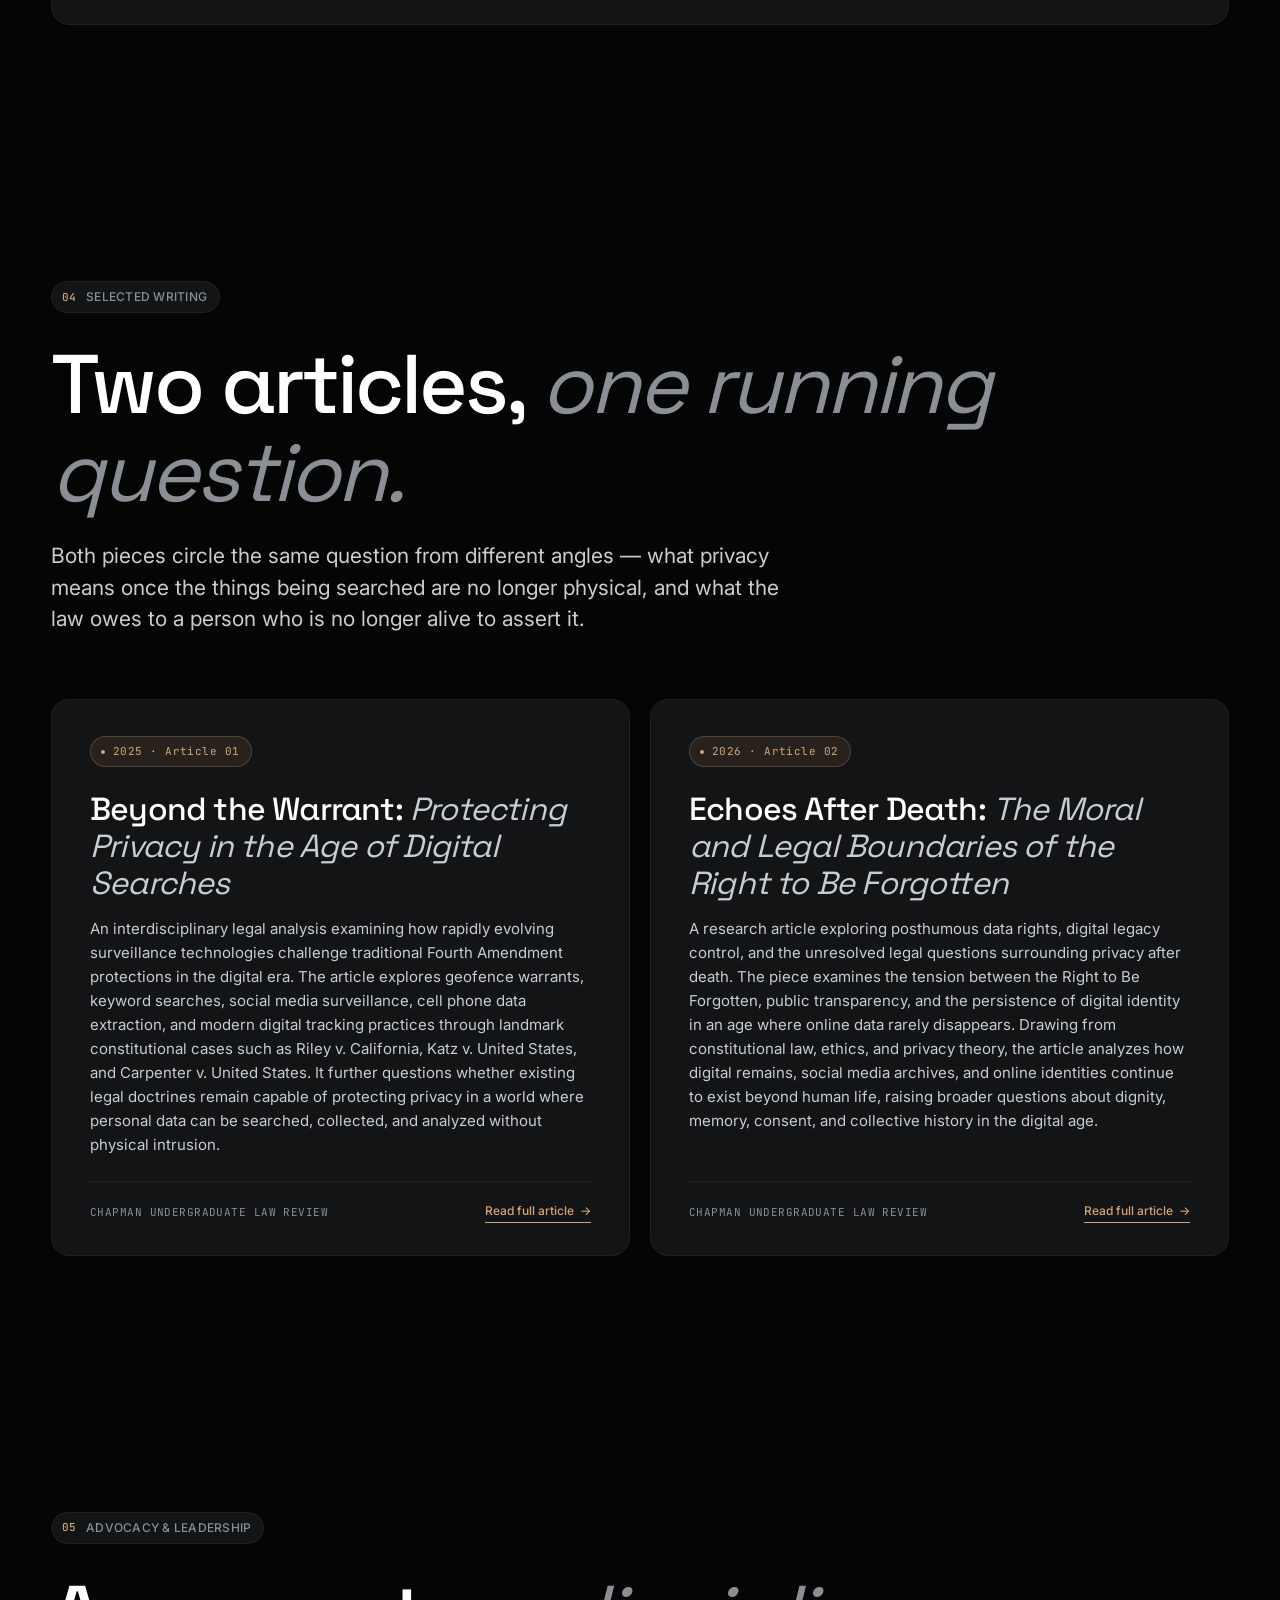
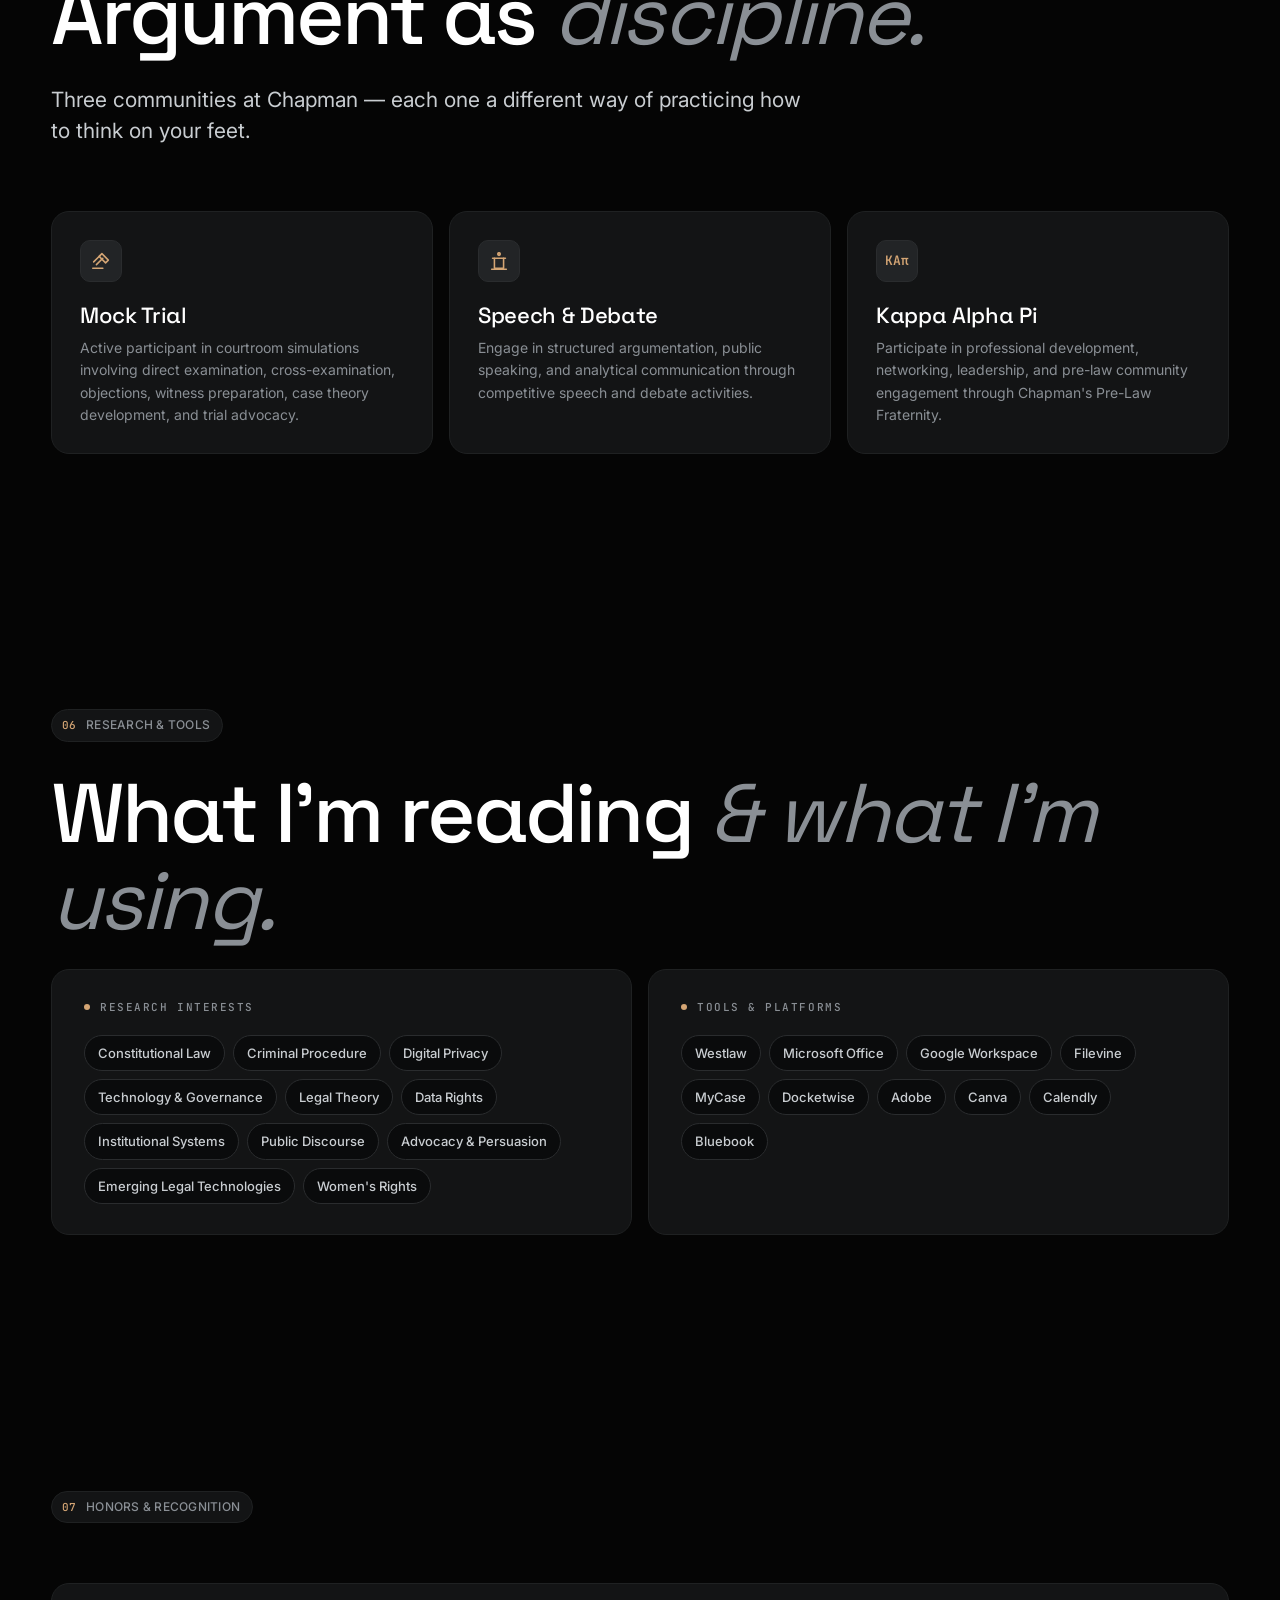
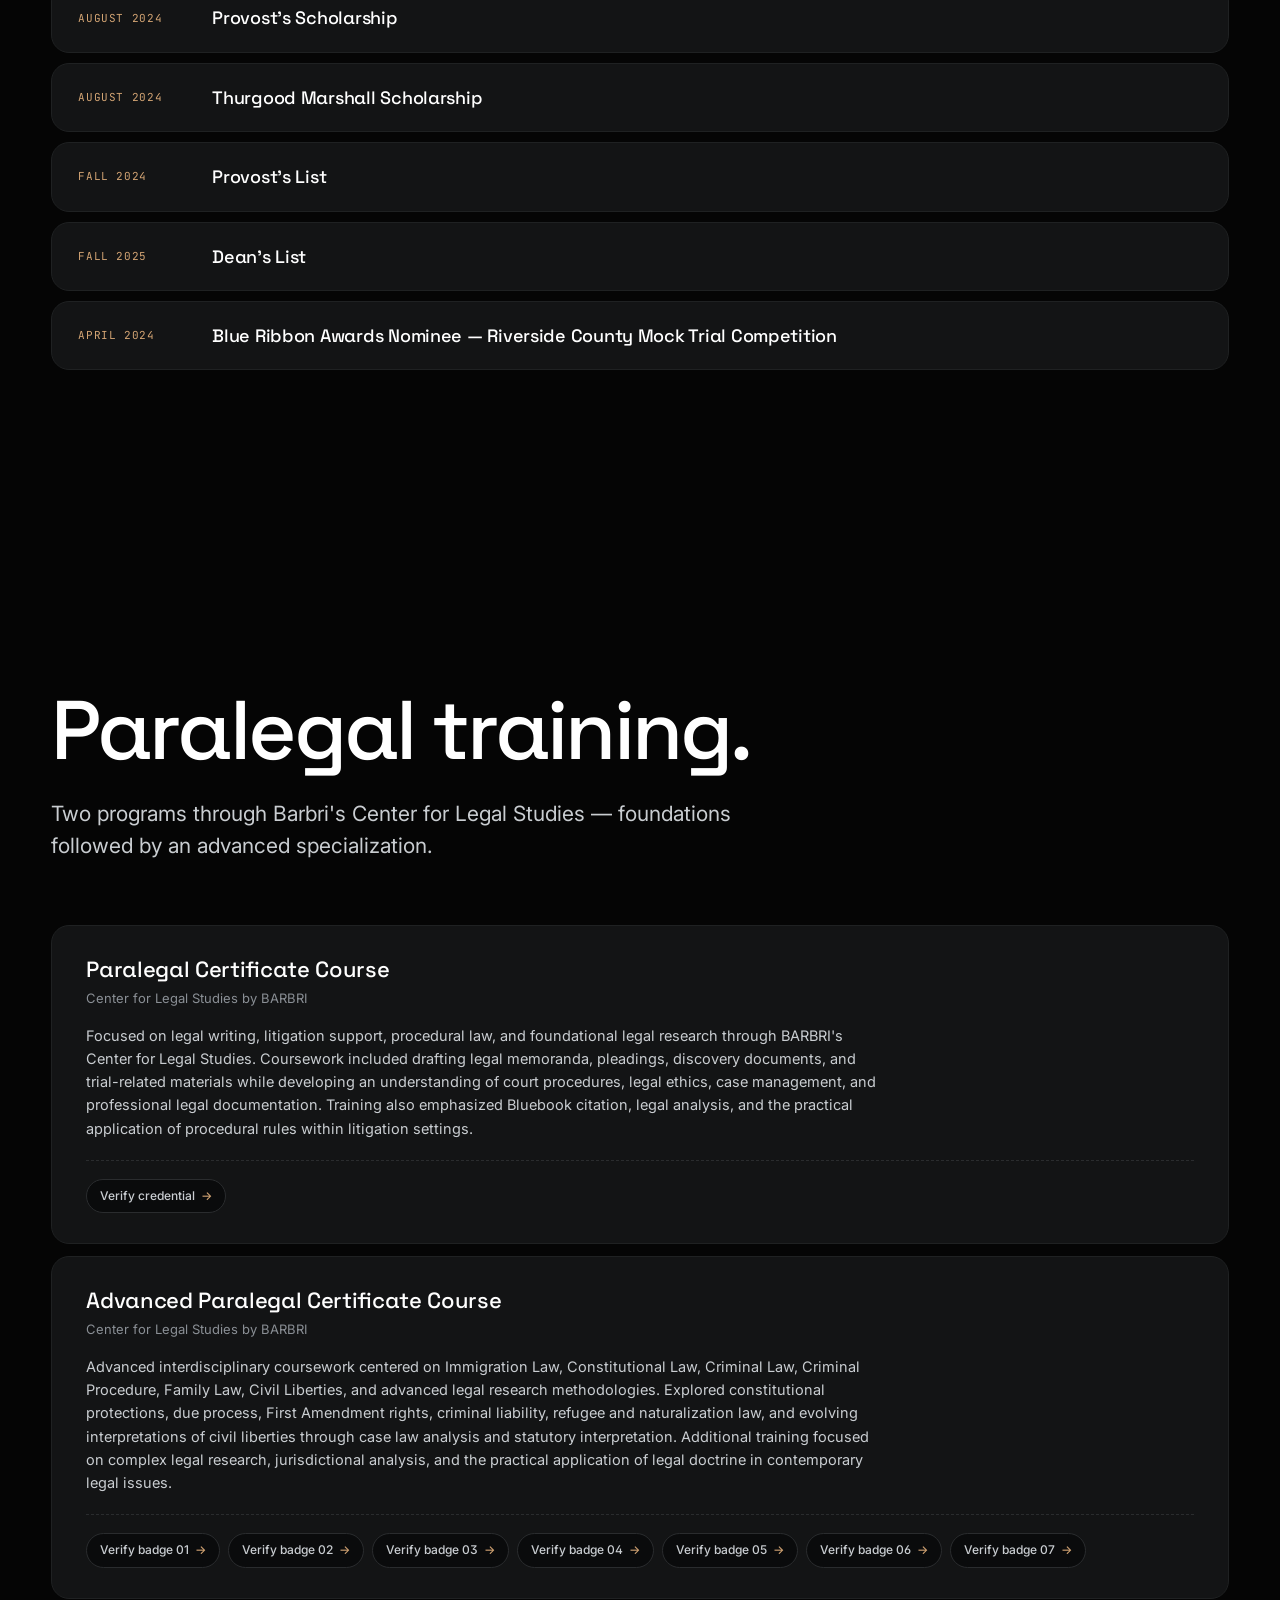
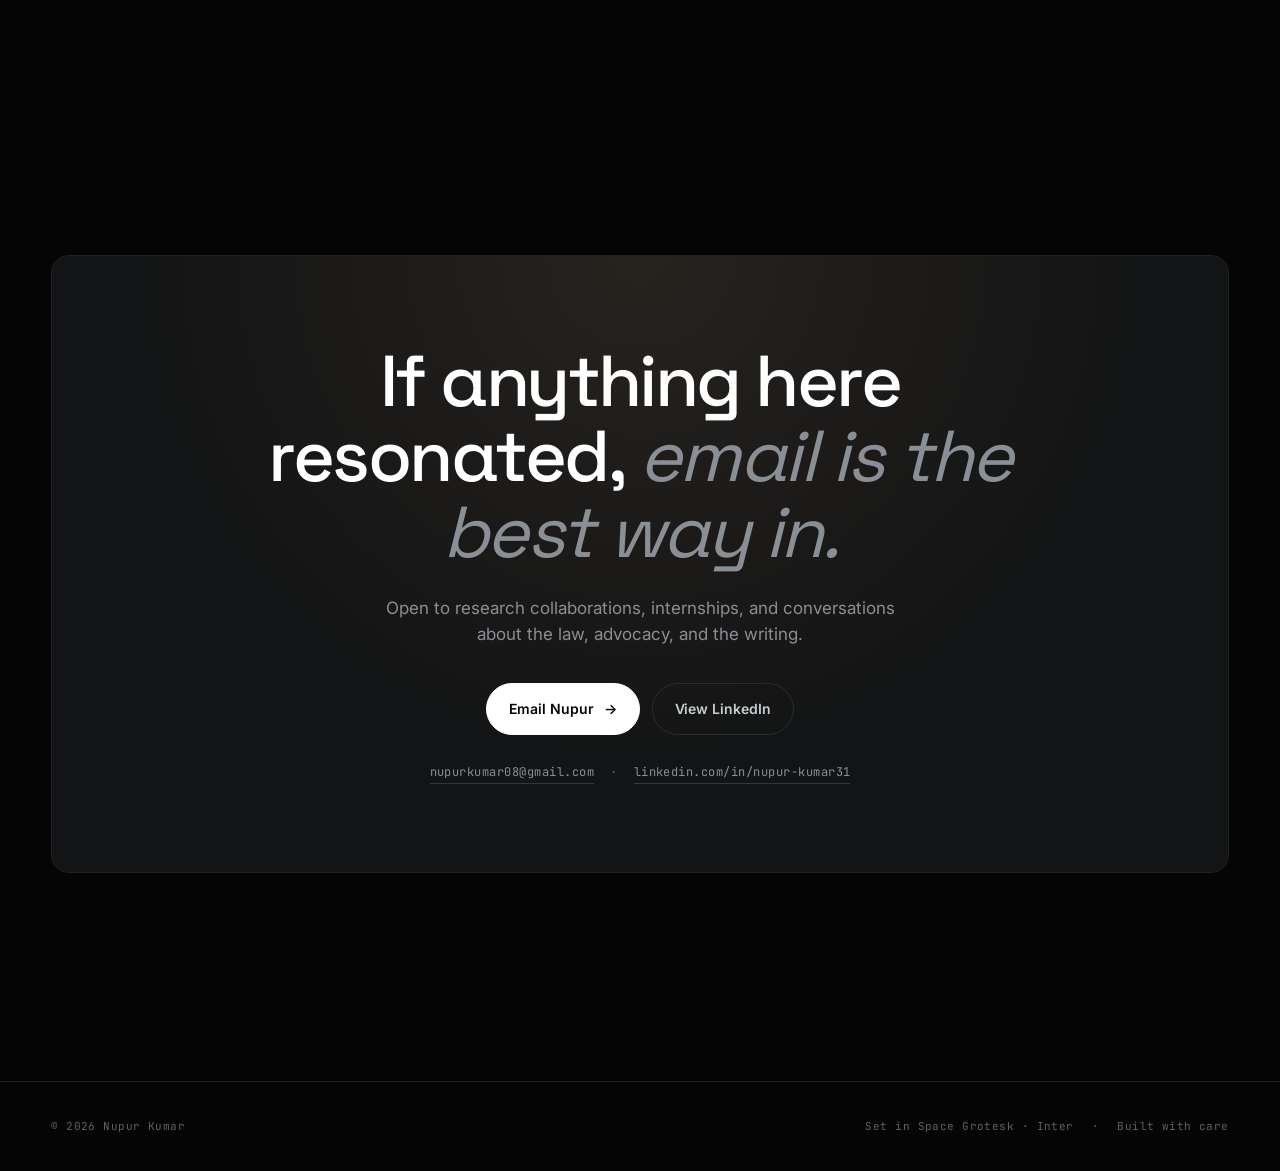
==== commit 421a7d8a: "Add files via upload" ====
--- a/index.html
+++ b/index.html
@@ -428,42 +428,49 @@
 .paper-card.warn .pc-tag { color: rgba(255,255,255,.75); }
 .paper-card.warn .pc-body { color: #fff; }
 
-/* positions for hero floating cards (desktop) */
-.pc-1 { top: 8%;  left: 6%;  width: 220px; transform: rotate(-6deg) translateZ(60px); }
-.pc-2 { top: 18%; right: 8%; width: 240px; transform: rotate(7deg)  translateZ(120px); }
-.pc-3 { top: 54%; left: 2%;  width: 200px; transform: rotate(-3deg) translateZ(40px); }
-.pc-4 { top: 60%; right: 4%; width: 230px; transform: rotate(8deg)  translateZ(80px); }
-.pc-5 { top: 30%; left: 38%; width: 200px; transform: rotate(2deg)  translateZ(160px); }
-.pc-6 { top: 76%; left: 30%; width: 180px; transform: rotate(-5deg) translateZ(20px); }
-
+/* Floating hero cards — all five clustered on the RIGHT side
+   so they don't overlap the title on the left. Paired:
+   1+2 cream articles, 3+4 dark certs, 5 red Education. */
+.pc-1 { top: 6%;  right: 26%; width: 200px; transform: rotate(-6deg) translateZ(60px); }
+.pc-2 { top: 12%; right: 4%;  width: 215px; transform: rotate(7deg)  translateZ(110px); }
+.pc-3 { top: 32%; right: 26%; width: 195px; transform: rotate(-4deg) translateZ(50px); }
+.pc-4 { top: 38%; right: 4%;  width: 205px; transform: rotate(6deg)  translateZ(120px); }
+.pc-5 { top: 60%; right: 14%; width: 230px; transform: rotate(-3deg) translateZ(80px); }
+
+/* Tablet: shrink and tighten — still all on right */
+@media (max-width: 1100px) {
+  .pc-1 { width: 170px; right: 22%; }
+  .pc-2 { width: 180px; right: 3%;  }
+  .pc-3 { width: 165px; right: 22%; }
+  .pc-4 { width: 175px; right: 3%;  }
+  .pc-5 { width: 195px; right: 12%; }
+}
 @media (max-width: 920px) {
-  .pc-5, .pc-6 { display: none; }
-  .pc-1 { width: 160px; top: 6%;  left: 4%; }
-  .pc-2 { width: 170px; top: 10%; right: 4%; }
-  .pc-3 { width: 150px; top: 60%; left: 2%; }
-  .pc-4 { width: 160px; top: 64%; right: 2%; }
-  .paper-card { padding: 14px 16px; }
-  .paper-card .pc-body { font-size: 14px; }
-}
-/* Phones — keep all four floating papers visible.
-   Place two near the top edges and two near the bottom so
-   they frame the title rather than overlap it. */
+  .pc-5 { display: none; } /* drop the bottom card so title has room */
+  .pc-1 { width: 145px; top: 5%;  right: 32%; }
+  .pc-2 { width: 155px; top: 8%;  right: 4%; }
+  .pc-3 { width: 140px; top: 26%; right: 32%; }
+  .pc-4 { width: 150px; top: 30%; right: 4%; }
+  .paper-card { padding: 13px 15px; }
+  .paper-card .pc-body { font-size: 13px; line-height: 1.22; }
+  .paper-card .pc-tag  { font-size: 9.5px; }
+}
+/* Phone: keep 4 cards in top-right area, smaller, slightly faded */
 @media (max-width: 600px) {
-  .pc-3, .pc-4 { display: block; }
-  .pc-1 { width: 138px; top: 5%;  left: -2%;  opacity: .9; transform: rotate(-8deg) translateZ(40px); }
-  .pc-2 { width: 144px; top: 9%;  right: -3%; opacity: .9; transform: rotate(9deg)  translateZ(80px); }
-  .pc-3 { width: 132px; top: 70%; left: -3%;  opacity: .82; transform: rotate(-5deg) translateZ(20px); }
-  .pc-4 { width: 138px; top: 74%; right: -2%; opacity: .82; transform: rotate(7deg)  translateZ(60px); }
-  .paper-card .pc-tag  { font-size: 9px; margin-bottom: 6px; }
-  .paper-card .pc-body { font-size: 12.5px; line-height: 1.22; }
-  .paper-card { padding: 11px 13px; border-radius: 12px; }
-}
-/* Tiny phones — drop one of each pair so the title has room */
+  .pc-1 { width: 118px; top: 4%;  right: 38%; opacity: .92; transform: rotate(-7deg) translateZ(40px); }
+  .pc-2 { width: 124px; top: 7%;  right: 2%;  opacity: .92; transform: rotate(8deg)  translateZ(80px); }
+  .pc-3 { width: 116px; top: 22%; right: 38%; opacity: .85; transform: rotate(-5deg) translateZ(20px); }
+  .pc-4 { width: 122px; top: 25%; right: 2%;  opacity: .85; transform: rotate(7deg)  translateZ(50px); }
+  .paper-card .pc-tag  { font-size: 8.5px; margin-bottom: 5px; }
+  .paper-card .pc-body { font-size: 11.5px; line-height: 1.18; }
+  .paper-card { padding: 10px 12px; border-radius: 11px; }
+}
+/* Tiny phones — drop one of each pair */
 @media (max-width: 380px) {
   .pc-3 { display: none; }
-  .pc-1 { width: 124px; top: 4%; left: -4%; }
-  .pc-2 { width: 128px; top: 7%; right: -4%; }
-  .pc-4 { width: 124px; top: 76%; right: -3%; }
+  .pc-1 { width: 108px; top: 3%; right: 42%; }
+  .pc-2 { width: 114px; top: 6%; right: 2%; }
+  .pc-4 { width: 112px; top: 22%; right: 2%; }
 }
 
 .hero-fg {
@@ -948,6 +955,15 @@
   border-radius: 6px;
   white-space: nowrap;
 }
+.edu-degrees.plain { gap: 4px; }
+.edu-degrees .deg-line {
+  font-family: var(--serif);
+  font-size: clamp(17px, 1.7vw, 21px);
+  font-weight: 500;
+  color: var(--ink);
+  letter-spacing: -0.015em;
+  line-height: 1.35;
+}
 .edu-meta {
   display: flex;
   gap: 14px;
@@ -1199,6 +1215,24 @@
   text-transform: uppercase;
 }
 .write-card .meta .pub { color: var(--ink-3); }
+.write-card .meta-link {
+  display: inline-flex;
+  align-items: center;
+  gap: 6px;
+  color: var(--accent-3);
+  text-decoration: none;
+  border-bottom: 1px solid currentColor;
+  padding-bottom: 1px;
+  transition: color .25s var(--ease), transform .25s var(--ease);
+  text-transform: none;
+  letter-spacing: 0;
+  font-family: var(--sans);
+  font-size: 12px;
+  font-weight: 500;
+}
+.write-card .meta-link:hover { color: var(--ink); }
+.write-card .meta-link .arr { transition: transform .25s var(--ease); display: inline-block; }
+.write-card .meta-link:hover .arr { transform: translateX(3px); }
 
 @media (max-width: 920px) {
   .writing-grid { grid-template-columns: 1fr; }
@@ -1235,7 +1269,7 @@
   display: inline-flex;
   align-items: center;
   justify-content: center;
-  width: 38px; height: 38px;
+  width: 42px; height: 42px;
   border-radius: 10px;
   background: var(--surface-3);
   border: 1px solid var(--line-2);
@@ -1245,6 +1279,7 @@
   color: var(--accent-3);
   margin-bottom: 22px;
 }
+.adv-card .icon svg { width: 22px; height: 22px; display: block; }
 .adv-card h4 {
   font-family: var(--serif);
   font-size: 22px;
@@ -1318,11 +1353,14 @@
   grid-template-columns: repeat(2, 1fr);
   gap: 14px;
 }
+/* Stacked variant — one award per line */
+.honors-grid.stacked { grid-template-columns: 1fr; gap: 10px; }
+
 .honor {
   display: flex;
   align-items: center;
-  gap: 18px;
-  padding: 22px 24px;
+  gap: 24px;
+  padding: 22px 26px;
   background: var(--surface);
   border: 1px solid var(--line);
   border-radius: var(--r-card);
@@ -1337,9 +1375,18 @@
   letter-spacing: 0.04em;
   width: 28px;
 }
+.honor .year {
+  flex-shrink: 0;
+  font-family: var(--mono);
+  font-size: 11px;
+  color: var(--accent-3);
+  letter-spacing: 0.06em;
+  text-transform: uppercase;
+  width: 110px;
+}
 .honor .label {
   font-family: var(--serif);
-  font-size: 17px;
+  font-size: 18px;
   font-weight: 500;
   color: var(--ink);
   letter-spacing: -0.015em;
@@ -1352,8 +1399,9 @@
   .honor.full { grid-column: auto; }
 }
 @media (max-width: 600px) {
-  .honor { padding: 18px 20px; gap: 14px; }
-  .honor .label { font-size: 15px; }
+  .honor { padding: 18px 20px; gap: 14px; flex-wrap: wrap; }
+  .honor .year { width: auto; font-size: 10px; }
+  .honor .label { font-size: 15.5px; flex-basis: 100%; }
 }
 
 /* ════════════════════════════════════════
@@ -1364,11 +1412,8 @@
   gap: 12px;
 }
 .cert {
-  display: grid;
-  grid-template-columns: 1fr auto;
-  gap: 24px;
-  align-items: start;
-  padding: 26px 30px;
+  display: block;
+  padding: 30px 34px;
   background: var(--surface);
   border: 1px solid var(--line);
   border-radius: var(--r-card);
@@ -1377,7 +1422,7 @@
 .cert:hover { background: var(--surface-2); border-color: var(--line-3); }
 .cert .name {
   font-family: var(--serif);
-  font-size: 20px;
+  font-size: 22px;
   font-weight: 500;
   color: var(--ink);
   letter-spacing: -0.015em;
@@ -1388,31 +1433,47 @@
   font-family: var(--sans);
   font-size: 13px;
   color: var(--ink-3);
-  margin-bottom: 14px;
+  margin-bottom: 16px;
 }
 .cert .desc {
   font-family: var(--sans);
   font-size: 14.5px;
-  line-height: 1.55;
+  line-height: 1.6;
   color: var(--ink-2);
-  max-width: 640px;
-}
-.cert .badge {
-  font-family: var(--mono);
-  font-size: 10px;
-  color: var(--ink-3);
-  background: var(--surface-3);
+  max-width: 800px;
+}
+.cred-links {
+  display: flex;
+  flex-wrap: wrap;
+  gap: 8px;
+  margin-top: 20px;
+  padding-top: 18px;
+  border-top: 1px dashed var(--line-2);
+}
+.cred-link {
+  display: inline-flex;
+  align-items: center;
+  gap: 6px;
+  padding: 7px 13px;
+  background: var(--bg-2);
   border: 1px solid var(--line-2);
-  padding: 5px 10px;
-  border-radius: 6px;
-  letter-spacing: 0.04em;
+  border-radius: var(--r-pill);
+  font-family: var(--sans);
+  font-size: 12px;
+  font-weight: 500;
+  color: var(--ink-2);
+  text-decoration: none;
+  transition: color .25s var(--ease), border-color .25s var(--ease), background .25s var(--ease);
   white-space: nowrap;
 }
+.cred-link:hover { color: var(--ink); border-color: var(--accent-3); background: var(--surface-2); }
+.cred-link .arr { display: inline-block; transition: transform .25s var(--ease); color: var(--accent-3); }
+.cred-link:hover .arr { transform: translateX(3px); }
 @media (max-width: 600px) {
-  .cert { grid-template-columns: 1fr; padding: 22px 20px; gap: 14px; }
-  .cert .name { font-size: 17px; }
+  .cert { padding: 24px 20px; }
+  .cert .name { font-size: 19px; }
   .cert .desc { font-size: 13.5px; }
-  .cert .badge { align-self: flex-start; }
+  .cred-link { font-size: 11.5px; padding: 6px 11px; }
 }
 
 /* ════════════════════════════════════════
@@ -1694,73 +1755,51 @@
   <!-- ─── HERO ─── -->
   <section class="hero" id="home">
     <div class="hero-bg" aria-hidden="true">
-      <div class="paper-card pc-1" data-depth="0.6">
+      <!-- 1 & 2: cream article cards -->
+      <div class="paper-card pc-1 cream" data-depth="0.7">
         <span class="pc-tag">2025 · Article</span>
         <span class="pc-body">Beyond the Warrant — Privacy in the Age of Digital Searches</span>
       </div>
-      <div class="paper-card pc-2 cream" data-depth="1.2">
-        <span class="pc-tag">Mock Trial</span>
-        <span class="pc-body">Direct examination · cross · objections · case theory</span>
-      </div>
-      <div class="paper-card pc-3 dark" data-depth="0.4">
-        <span class="pc-tag">Certificate</span>
-        <span class="pc-body">Advanced Paralegal · Center for Legal Studies</span>
-      </div>
-      <div class="paper-card pc-4" data-depth="0.8">
+      <div class="paper-card pc-2 cream" data-depth="1.1">
         <span class="pc-tag">2026 · Article</span>
         <span class="pc-body">Echoes After Death — The Right to Be Forgotten</span>
       </div>
-      <div class="paper-card pc-5 warn" data-depth="1.6">
-        <span class="pc-tag">GPA</span>
-        <span class="pc-body">4.00 — Triple major across three departments</span>
+      <!-- 3 & 4: dark certificate cards -->
+      <div class="paper-card pc-3 dark" data-depth="0.5">
+        <span class="pc-tag">Certificate</span>
+        <span class="pc-body">Paralegal Certificate Course — BARBRI</span>
       </div>
-      <div class="paper-card pc-6 dark" data-depth="0.2">
-        <span class="pc-tag">Honor</span>
-        <span class="pc-body">Thurgood Marshall Scholarship · 2024</span>
+      <div class="paper-card pc-4 dark" data-depth="0.9">
+        <span class="pc-tag">Certificate</span>
+        <span class="pc-body">Advanced Paralegal Certificate — BARBRI</span>
+      </div>
+      <!-- 5: warn-red Education card -->
+      <div class="paper-card pc-5 warn" data-depth="1.4">
+        <span class="pc-tag">Education</span>
+        <span class="pc-body">Triple Major — Pol. Sci · Sociology · Legal Studies</span>
       </div>
     </div>
 
     <div class="hero-fg">
-      <div class="hero-meta reveal">
-        <span class="live">Available · Spring 2026</span>
-        <span class="sep">·</span>
-        <span>Orange, California</span>
-        <span class="sep">·</span>
-        <span>Chapman '28</span>
-      </div>
-
-      <h1 class="hero-title reveal delay-1">
+      <h1 class="hero-title reveal">
         Nupur<br>
         <em>Kumar.</em>
       </h1>
 
-      <div class="hero-tagline reveal delay-2">
-        <span class="pill"><span class="d"></span>Research</span>
-        <span class="pill"><span class="d"></span>Advocacy</span>
-        <span class="pill"><span class="d"></span>Systems</span>
-        <span class="pill"><span class="d"></span>Writing</span>
-      </div>
-
-      <p class="hero-intro reveal delay-3">
+      <p class="hero-intro reveal delay-1">
         Chapman University student exploring law, technology, public systems, and advocacy through research, competition, professional work, and interdisciplinary projects.
       </p>
 
-      <div class="hero-actions reveal delay-4">
+      <div class="hero-actions reveal delay-2">
         <a class="btn btn-primary" href="#writing">Read selected writing <span class="arr">→</span></a>
         <a class="btn btn-ghost" href="#about">About me</a>
       </div>
     </div>
-
-    <div class="hero-scroll" aria-hidden="true">
-      <span>Scroll</span>
-      <span class="arrow"></span>
-    </div>
   </section>
 
   <!-- ─── PAPERS — scroll-rotate showcase ─── -->
   <section class="papers" id="papers" aria-label="Selected work">
     <div class="papers-head">
-      <span class="eyebrow"><span class="num">▲</span>Selected Work</span>
       <h2>Six papers, <em>one body of work.</em></h2>
       <p>Scroll through. Each one rotates as it passes — articles, certifications, honors, and the studies that hold them together.</p>
     </div>
@@ -1790,7 +1829,7 @@
         </div>
         <div class="p-bot">
           <p class="p-meta">Immigration · Constitutional · Criminal Procedure · Family Law · Legal Research.</p>
-          <span class="p-stamp">2024 → 2025</span>
+          <span class="p-stamp">2024 - 2025</span>
         </div>
       </article>
 
@@ -1846,7 +1885,7 @@
         </div>
         <div class="p-bot">
           <p class="p-meta">Class of 2028 · 4.00 GPA · Wilkinson College of Arts, Humanities and Social Sciences.</p>
-          <span class="p-stamp">'24 → '28</span>
+          <span class="p-stamp">'24 - '28</span>
         </div>
       </article>
     </div>
@@ -1857,9 +1896,9 @@
     <span class="eyebrow reveal"><span class="num">01</span>About</span>
     <div class="about-grid">
       <div class="left reveal delay-1">
-        <h2 class="section-title">A student at <em>the seam</em> between law, tech, &amp; public life.</h2>
-        <p>I'm a student at Chapman University pursuing triple majors in Political Science, Sociology, and Legal Studies. My interests sit at the intersection of law, technology, advocacy, institutional systems, and public discourse. Through legal writing, mock trial, debate, and professional legal experience, I explore how communication, governance, and emerging technologies shape modern legal and social structures.</p>
-        <p>My work spans constitutional law, digital privacy, posthumous data rights, women's rights, and interdisciplinary legal research, alongside interests in systems thinking, public-facing communication, and creative problem-solving. Beyond academics, I'm deeply interested in the role of advocacy and structured argumentation — whether in courtroom simulations, legal analysis, or collaborative projects.</p>
+        <h2 class="section-title">A student of<br>legal thought,<br>advocacy, &amp; <em>justice.</em></h2>
+        <p>I'm a student at Chapman University pursuing triple majors in Political Science, Sociology, and Legal Studies. My interests sit at the intersection of law, advocacy, institutional systems, public discourse, and the social structures that shape everyday life. Through legal writing, mock trial, debate, and professional legal experience, I explore how communication, governance, and legal institutions influence modern society and questions of justice.</p>
+        <p>My work spans constitutional law, digital privacy, posthumous data rights, women's rights, and interdisciplinary legal research, with a particular interest in gender inequality, patriarchal social structures, and the ways law both reinforces and challenges systems of power. Beyond academics, I am deeply interested in advocacy, structured argumentation, and public-facing communication, whether in courtroom simulations, legal analysis, or collaborative projects.</p>
         <p>Currently, I serve as a Legal Assistant at Parikh &amp; Prasad PC and contribute as a writer for Chapman University's Undergraduate Law Review. I am also actively involved in Mock Trial, Speech &amp; Debate, and Kappa Alpha Pi Pre-Law Fraternity.</p>
       </div>
       <div class="right reveal delay-2">
@@ -1868,7 +1907,6 @@
           <div class="pull-body">
             The questions I care about don't sit neatly inside any one discipline — <em>so I read three of them at once.</em>
           </div>
-          <span class="pull-cite">— working note</span>
         </div>
       </div>
     </div>
@@ -1878,17 +1916,17 @@
   <section class="section" id="education">
     <span class="eyebrow reveal"><span class="num">02</span>Education</span>
     <h2 class="section-title reveal delay-1">Three majors, <em>one through-line.</em></h2>
-    <p class="section-lead reveal delay-2">Wilkinson College of Arts, Humanities and Social Sciences — three Bachelor of Arts degrees pursued in parallel.</p>
+    <p class="section-lead reveal delay-2">Wilkinson College of Arts, Humanities and Social Sciences, Chapman University.</p>
 
     <div class="edu-card reveal delay-3">
       <div>
         <div class="edu-school">Chapman University</div>
         <div class="edu-loc"><span>Orange, California</span><span class="dot"></span><span>Wilkinson College</span></div>
 
-        <div class="edu-degrees">
-          <div class="deg"><span class="badge">B.A.</span><span>Political Science</span></div>
-          <div class="deg"><span class="badge">B.A.</span><span>Sociology</span></div>
-          <div class="deg"><span class="badge">B.A.</span><span>Legal Studies</span></div>
+        <div class="edu-degrees plain">
+          <div class="deg-line">B.A. in Political Science</div>
+          <div class="deg-line">B.A. in Sociology</div>
+          <div class="deg-line">B.A. in Legal Studies</div>
         </div>
 
         <div class="edu-meta">
@@ -1899,10 +1937,6 @@
           <div class="item gpa">
             <span class="k">GPA</span>
             <span class="v">4.00</span>
-          </div>
-          <div class="item">
-            <span class="k">College</span>
-            <span class="v" style="font-size:15px; font-family:var(--sans); font-weight:500;">Wilkinson</span>
           </div>
         </div>
       </div>
@@ -1927,13 +1961,11 @@
   <section class="section" id="experience">
     <span class="eyebrow reveal"><span class="num">03</span>Experience</span>
     <h2 class="section-title reveal delay-1">Inside the work.</h2>
-    <p class="section-lead reveal delay-2">Three roles — one in litigation, one in institutional counsel, one in scholarly writing.</p>
 
     <div class="exp-stack">
       <article class="exp-card reveal" data-tilt>
         <div class="exp-period">
-          <span class="yr">May 2025 → Present</span>
-          <span class="now">Now</span>
+          <span class="yr">May 2025 - Present</span>
         </div>
         <div>
           <h3 class="exp-role">Legal Assistant</h3>
@@ -1944,7 +1976,7 @@
 
       <article class="exp-card reveal delay-1" data-tilt>
         <div class="exp-period">
-          <span class="yr">Nov 2024 → May 2025</span>
+          <span class="yr">Nov 2024 - May 2025</span>
         </div>
         <div>
           <h3 class="exp-role">Administrative Assistant</h3>
@@ -1955,13 +1987,13 @@
 
       <article class="exp-card reveal delay-2" data-tilt>
         <div class="exp-period">
-          <span class="yr">Nov 2024 → Present</span>
+          <span class="yr">Nov 2024 - Present</span>
           <span class="now">Now</span>
         </div>
         <div>
           <h3 class="exp-role">Writer</h3>
           <div class="exp-org">Undergraduate Law Review, Chapman University</div>
-          <p class="exp-desc">Research and author scholarly writing focused on constitutional protections, digital privacy, technology, and evolving legal frameworks.</p>
+          <p class="exp-desc">Research and author interdisciplinary legal scholarship focused on constitutional protections, digital privacy, posthumous data rights, and evolving legal frameworks in the digital age. Current and past work explores questions surrounding the Fourth Amendment, the right to be forgotten, gender equality, and the relationship between law, technology, and public discourse. Contribute long-form legal analysis through research, case interpretation, and structured academic writing grounded in contemporary legal and social issues.</p>
         </div>
       </article>
     </div>
@@ -1977,20 +2009,20 @@
       <article class="write-card reveal" data-tilt>
         <span class="yr-badge">2025 · Article 01</span>
         <h3>Beyond the Warrant: <em>Protecting Privacy in the Age of Digital Searches</em></h3>
-        <p>An examination of Fourth Amendment protections in the digital era, focusing on how technological developments challenge traditional understandings of privacy, surveillance, and constitutional safeguards.</p>
+        <p>An interdisciplinary legal analysis examining how rapidly evolving surveillance technologies challenge traditional Fourth Amendment protections in the digital era. The article explores geofence warrants, keyword searches, social media surveillance, cell phone data extraction, and modern digital tracking practices through landmark constitutional cases such as Riley v. California, Katz v. United States, and Carpenter v. United States. It further questions whether existing legal doctrines remain capable of protecting privacy in a world where personal data can be searched, collected, and analyzed without physical intrusion.</p>
         <div class="meta">
           <span class="pub">Chapman Undergraduate Law Review</span>
-          <span>Scholarly</span>
+          <a class="meta-link" href="https://docs.google.com/document/u/3/d/1VAbOiRE6-DfvjC8mJ8VNw-yhw0CGmMfj/mobilebasic" target="_blank" rel="noopener">Read full article <span class="arr">→</span></a>
         </div>
       </article>
 
       <article class="write-card reveal delay-1" data-tilt>
         <span class="yr-badge">2026 · Article 02</span>
         <h3>Echoes After Death: <em>The Moral and Legal Boundaries of the Right to Be Forgotten</em></h3>
-        <p>A research article exploring posthumous data rights, digital legacy control, and the ethical and legal questions surrounding privacy after death.</p>
+        <p>A research article exploring posthumous data rights, digital legacy control, and the unresolved legal questions surrounding privacy after death. The piece examines the tension between the Right to Be Forgotten, public transparency, and the persistence of digital identity in an age where online data rarely disappears. Drawing from constitutional law, ethics, and privacy theory, the article analyzes how digital remains, social media archives, and online identities continue to exist beyond human life, raising broader questions about dignity, memory, consent, and collective history in the digital age.</p>
         <div class="meta">
           <span class="pub">Chapman Undergraduate Law Review</span>
-          <span>Scholarly</span>
+          <a class="meta-link" href="https://docs.google.com/document/d/1ZgdtuyLDof-GnDYHkLvXfU5VhQFvP0cXtXbNtJHS8Q4/edit?tab=t.0" target="_blank" rel="noopener">Read full article <span class="arr">→</span></a>
         </div>
       </article>
     </div>
@@ -2004,12 +2036,34 @@
 
     <div class="adv-grid">
       <article class="adv-card reveal" data-tilt>
-        <div class="icon">⚖</div>
+        <div class="icon" aria-hidden="true">
+          <svg viewBox="0 0 24 24" fill="none" stroke="currentColor" stroke-width="1.7" stroke-linecap="round" stroke-linejoin="round">
+            <!-- gavel head -->
+            <path d="M13 4l7 7-3 3-7-7z"/>
+            <!-- handle -->
+            <line x1="11" y1="6" x2="4" y2="13"/>
+            <line x1="14" y1="9" x2="7" y2="16"/>
+            <!-- striking block / base -->
+            <line x1="3" y1="20" x2="14" y2="20"/>
+          </svg>
+        </div>
         <h4>Mock Trial</h4>
         <p>Active participant in courtroom simulations involving direct examination, cross-examination, objections, witness preparation, case theory development, and trial advocacy.</p>
       </article>
       <article class="adv-card reveal delay-1" data-tilt>
-        <div class="icon">∿</div>
+        <div class="icon" aria-hidden="true">
+          <svg viewBox="0 0 24 24" fill="none" stroke="currentColor" stroke-width="1.7" stroke-linecap="round" stroke-linejoin="round">
+            <!-- mic stem + head -->
+            <line x1="12" y1="3" x2="12" y2="6"/>
+            <circle cx="12" cy="4.4" r="1.4"/>
+            <!-- podium top -->
+            <line x1="5" y1="9" x2="19" y2="9"/>
+            <!-- podium body -->
+            <path d="M7 9v11h10V9"/>
+            <!-- floor base -->
+            <line x1="4" y1="21" x2="20" y2="21"/>
+          </svg>
+        </div>
         <h4>Speech &amp; Debate</h4>
         <p>Engage in structured argumentation, public speaking, and analytical communication through competitive speech and debate activities.</p>
       </article>
@@ -2025,7 +2079,6 @@
   <section class="section" id="interests">
     <span class="eyebrow reveal"><span class="num">06</span>Research &amp; Tools</span>
     <h2 class="section-title reveal delay-1">What I'm reading <em>&amp; what I'm using.</em></h2>
-    <p class="section-lead reveal delay-2">Research interests on the left; the platforms that show up in real legal workflow on the right.</p>
 
     <div class="combo-grid">
       <div class="cluster reveal delay-3">
@@ -2065,14 +2118,13 @@
   <!-- ─── HONORS ─── -->
   <section class="section" id="honors">
     <span class="eyebrow reveal"><span class="num">07</span>Honors &amp; Recognition</span>
-    <h2 class="section-title reveal delay-1">A short list.</h2>
-
-    <div class="honors-grid" style="margin-top:32px">
-      <div class="honor reveal"><span class="number">01</span><span class="label">Provost's Scholarship</span></div>
-      <div class="honor reveal delay-1"><span class="number">02</span><span class="label">Thurgood Marshall Scholarship</span></div>
-      <div class="honor reveal delay-2"><span class="number">03</span><span class="label">Provost's List</span></div>
-      <div class="honor reveal delay-3"><span class="number">04</span><span class="label">Dean's List</span></div>
-      <div class="honor full reveal delay-4"><span class="number">05</span><span class="label">Blue Ribbon Awards Nominee — Riverside County Mock Trial Competition</span></div>
+
+    <div class="honors-grid stacked" style="margin-top:32px">
+      <div class="honor reveal"><span class="year">August 2024</span><span class="label">Provost's Scholarship</span></div>
+      <div class="honor reveal delay-1"><span class="year">August 2024</span><span class="label">Thurgood Marshall Scholarship</span></div>
+      <div class="honor reveal delay-2"><span class="year">Fall 2024</span><span class="label">Provost's List</span></div>
+      <div class="honor reveal delay-3"><span class="year">Fall 2025</span><span class="label">Dean's List</span></div>
+      <div class="honor reveal delay-4"><span class="year">April 2024</span><span class="label">Blue Ribbon Awards Nominee — Riverside County Mock Trial Competition</span></div>
     </div>
   </section>
 
@@ -2087,45 +2139,45 @@
         <div>
           <div class="name">Paralegal Certificate Course</div>
           <div class="issuer">Center for Legal Studies by BARBRI</div>
-          <div class="desc">Focused on legal writing, litigation support, legal research, procedural law, and legal documentation.</div>
-        </div>
-        <span class="badge">Completed</span>
+          <div class="desc">Focused on legal writing, litigation support, procedural law, and foundational legal research through BARBRI's Center for Legal Studies. Coursework included drafting legal memoranda, pleadings, discovery documents, and trial-related materials while developing an understanding of court procedures, legal ethics, case management, and professional legal documentation. Training also emphasized Bluebook citation, legal analysis, and the practical application of procedural rules within litigation settings.</div>
+          <div class="cred-links">
+            <a class="cred-link" href="https://www.credly.com/badges/a23cf3d7-b0b9-4fd7-b3cd-4be73ea3f8b2/linked_in_profile" target="_blank" rel="noopener">Verify credential <span class="arr">→</span></a>
+          </div>
+        </div>
       </div>
 
       <div class="cert reveal delay-1">
         <div>
           <div class="name">Advanced Paralegal Certificate Course</div>
           <div class="issuer">Center for Legal Studies by BARBRI</div>
-          <div class="desc">Advanced coursework in Immigration Law, Constitutional Law, Criminal Procedure, Family Law, Legal Research, Civil Liberties, and Criminal Law.</div>
-        </div>
-        <span class="badge">Completed</span>
+          <div class="desc">Advanced interdisciplinary coursework centered on Immigration Law, Constitutional Law, Criminal Law, Criminal Procedure, Family Law, Civil Liberties, and advanced legal research methodologies. Explored constitutional protections, due process, First Amendment rights, criminal liability, refugee and naturalization law, and evolving interpretations of civil liberties through case law analysis and statutory interpretation. Additional training focused on complex legal research, jurisdictional analysis, and the practical application of legal doctrine in contemporary legal issues.</div>
+          <div class="cred-links">
+            <a class="cred-link" href="https://www.credly.com/badges/4076112f-120b-42e8-bdf0-8b4be80e2f0b/linked_in_profile" target="_blank" rel="noopener">Verify badge 01 <span class="arr">→</span></a>
+            <a class="cred-link" href="https://www.credly.com/badges/67cc4a18-c807-45b3-b71f-25f72dc5a0d3/linked_in_profile" target="_blank" rel="noopener">Verify badge 02 <span class="arr">→</span></a>
+            <a class="cred-link" href="https://www.credly.com/badges/a7ad6ad8-5e55-426a-a725-78b1f787c5a5/linked_in_profile" target="_blank" rel="noopener">Verify badge 03 <span class="arr">→</span></a>
+            <a class="cred-link" href="https://www.credly.com/badges/40951113-007b-48ef-9a5f-36db66c7e411/linked_in_profile" target="_blank" rel="noopener">Verify badge 04 <span class="arr">→</span></a>
+            <a class="cred-link" href="https://www.credly.com/badges/9bc8d931-eceb-4a16-b558-874e384a05e0/linked_in_profile" target="_blank" rel="noopener">Verify badge 05 <span class="arr">→</span></a>
+            <a class="cred-link" href="https://www.credly.com/badges/f5a534ec-48ba-4a6e-aab2-ab8917ef4b49/linked_in_profile" target="_blank" rel="noopener">Verify badge 06 <span class="arr">→</span></a>
+            <a class="cred-link" href="https://www.credly.com/badges/8fcda68d-dfda-4ae7-b467-6f38d3592fd1/linked_in_profile" target="_blank" rel="noopener">Verify badge 07 <span class="arr">→</span></a>
+          </div>
+        </div>
       </div>
     </div>
   </section>
 
-  <!-- ─── CURRENT ─── -->
-  <section class="section" id="current">
-    <span class="eyebrow reveal"><span class="num">09</span>Current</span>
-    <div class="current-block reveal delay-1">
-      <span class="live-tag">Reading now</span>
-      <p>Currently interested in questions surrounding digital privacy, constitutional protections, women's rights, institutional systems, legal technology, public discourse, posthumous data rights, and the evolving relationship between governance and technology.</p>
-    </div>
-  </section>
-
   <!-- ─── CONTACT ─── -->
   <section class="section" id="contact">
     <div class="contact-block reveal">
-      <span class="contact-eyebrow">Get in touch</span>
       <h2 class="contact-headline">If anything here resonated, <em>email is the best way in.</em></h2>
       <p class="contact-sub">Open to research collaborations, internships, and conversations about the law, advocacy, and the writing.</p>
       <div class="contact-actions">
         <a class="btn btn-primary" href="mailto:nupurkumar08@gmail.com?subject=Hello%20Nupur">Email Nupur <span class="arr">→</span></a>
-        <a class="btn btn-ghost" href="https://www.linkedin.com/in/nupur-kumar31" target="_blank" rel="noopener">LinkedIn</a>
+        <a class="btn btn-ghost" href="https://www.linkedin.com/in/nupur-kumar31/" target="_blank" rel="noopener">View LinkedIn</a>
       </div>
       <div class="contact-foot">
         <a href="mailto:nupurkumar08@gmail.com">nupurkumar08@gmail.com</a>
         <span class="sep">·</span>
-        <a href="https://www.linkedin.com/in/nupur-kumar31" target="_blank" rel="noopener">LinkedIn</a>
+        <a href="https://www.linkedin.com/in/nupur-kumar31/" target="_blank" rel="noopener">linkedin.com/in/nupur-kumar31</a>
       </div>
     </div>
   </section>
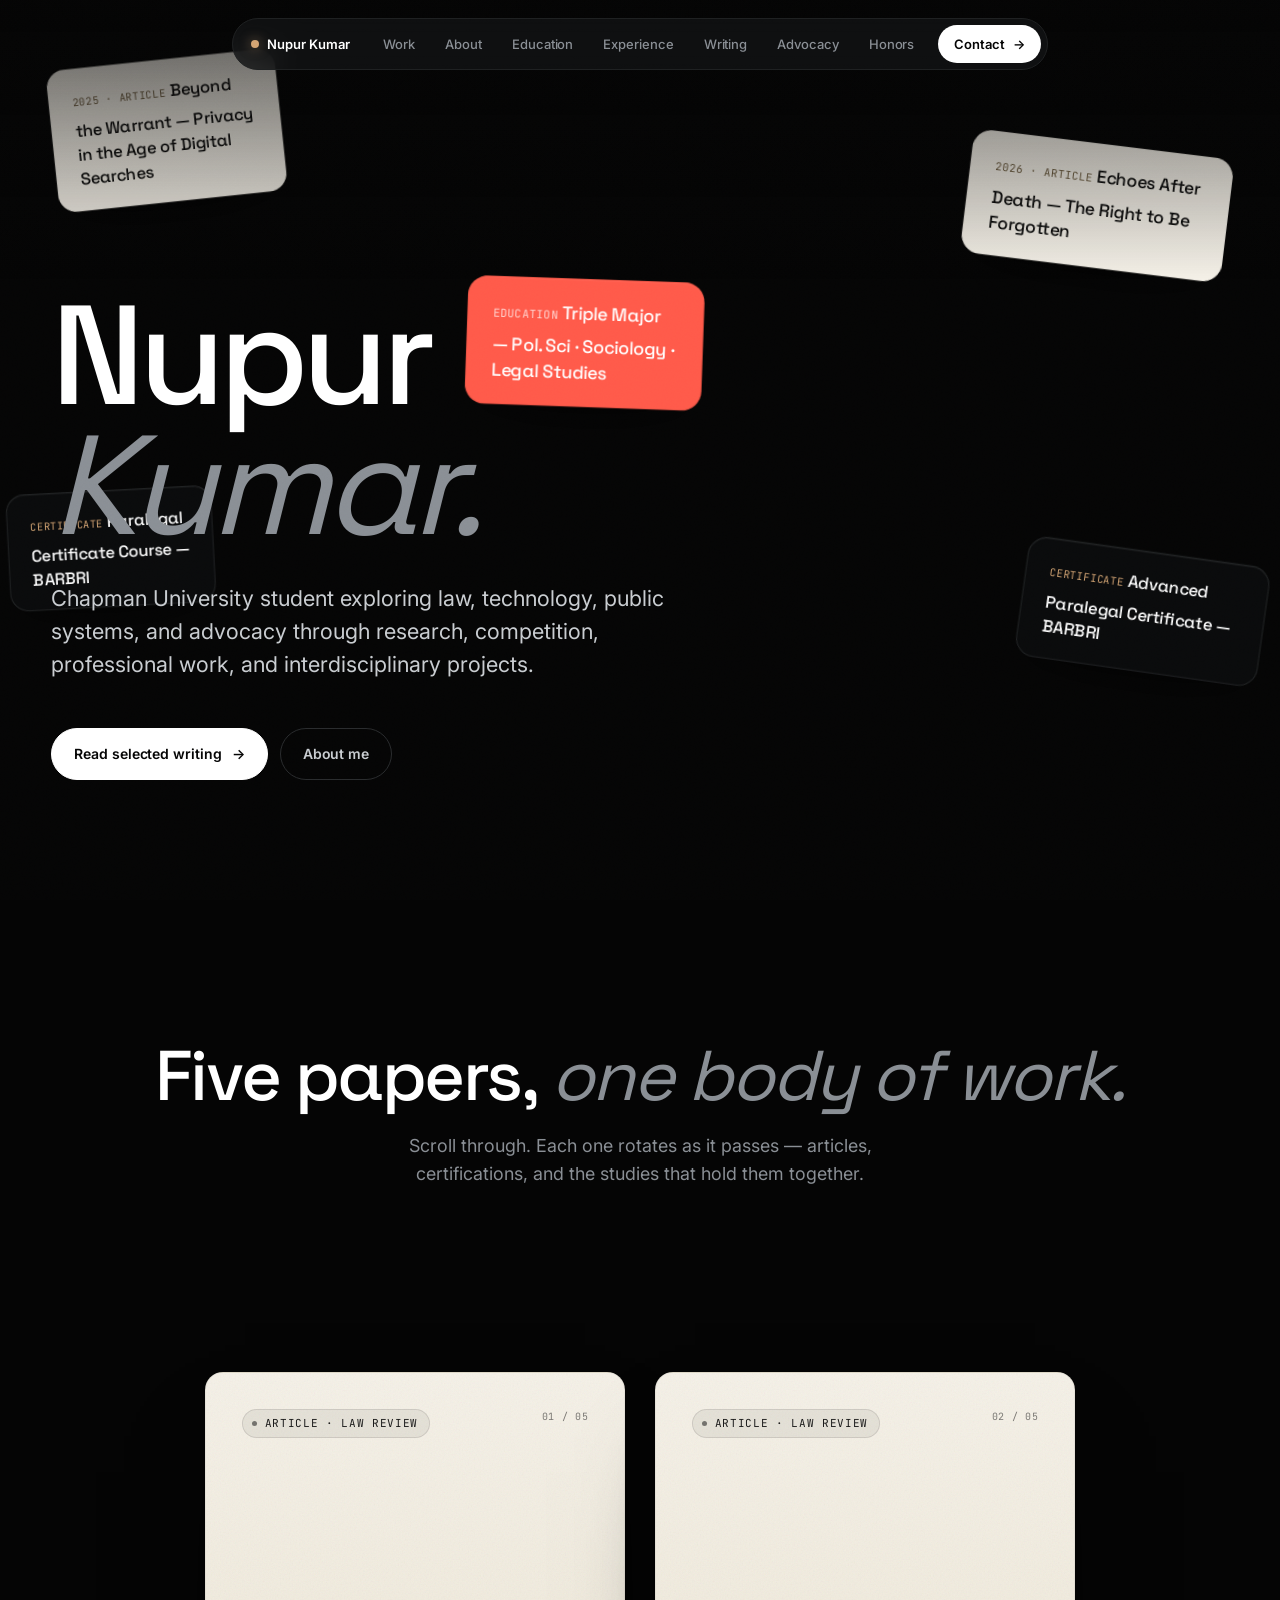
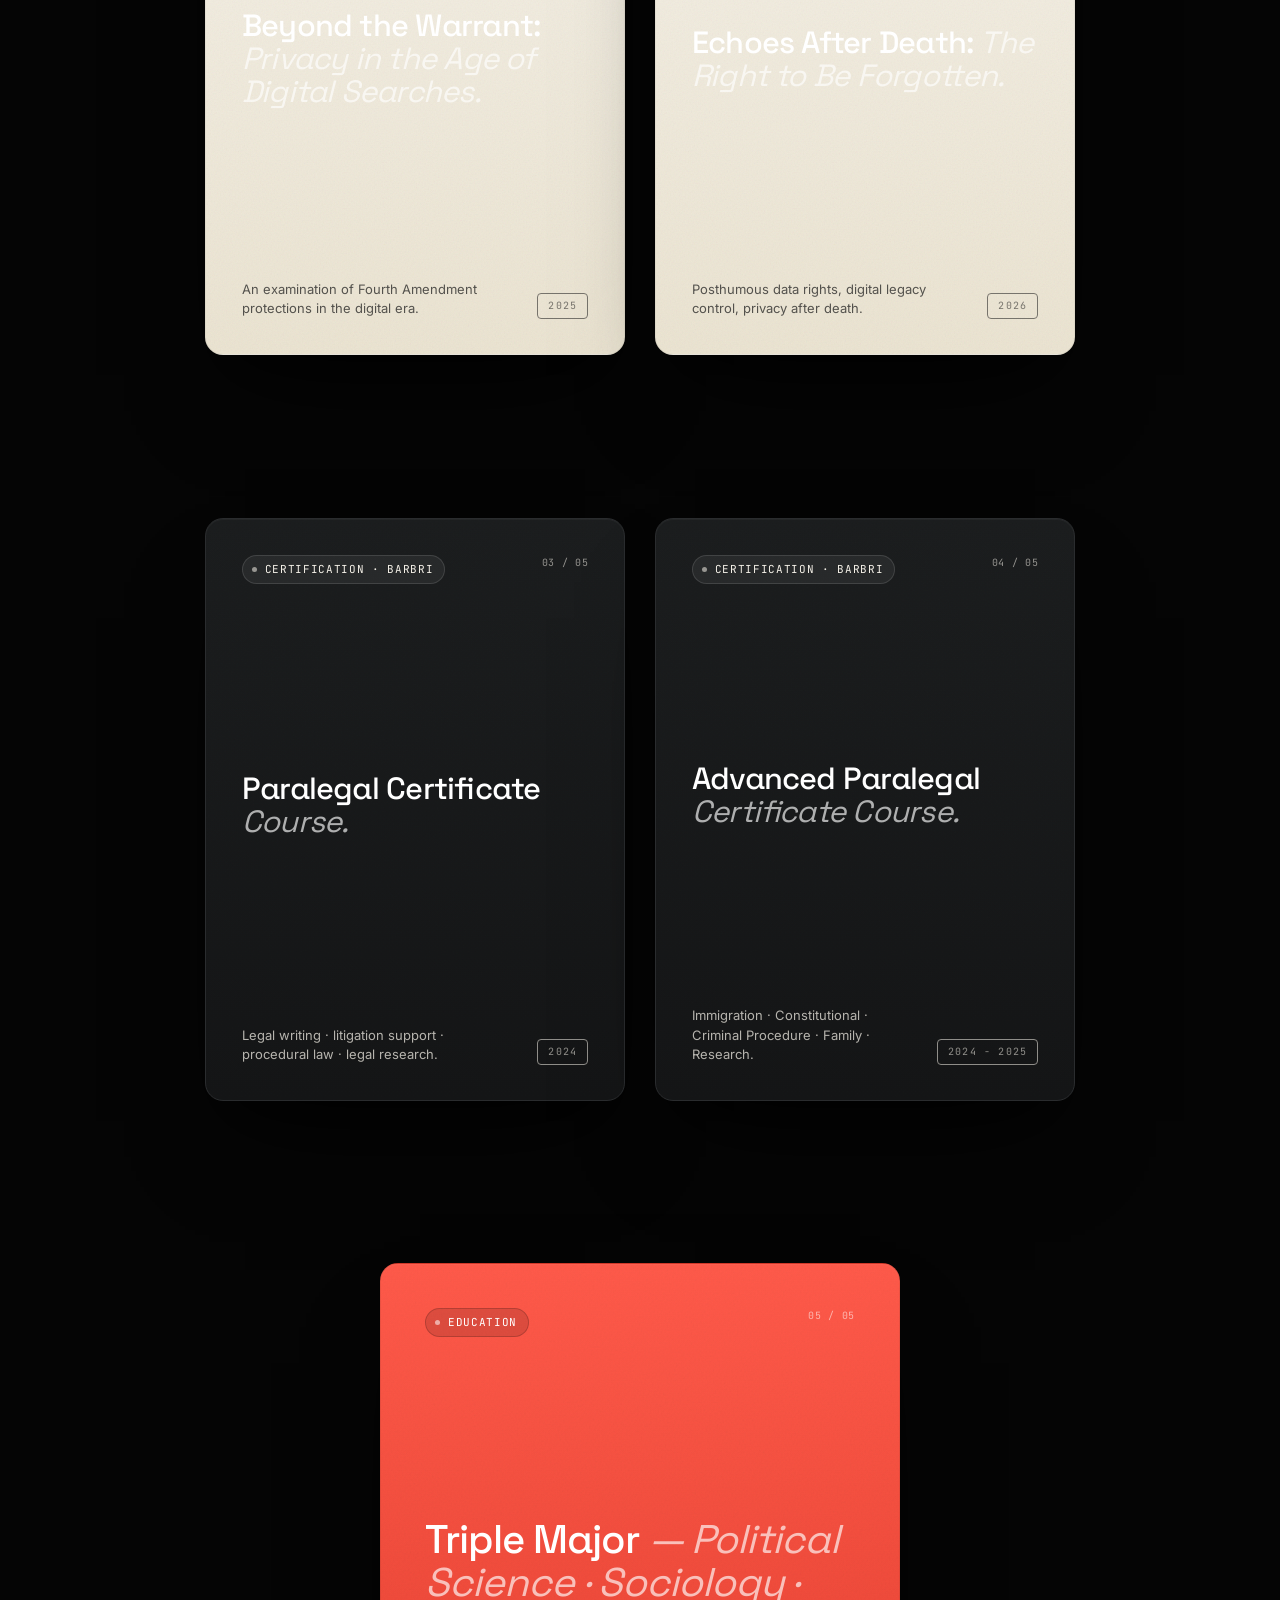
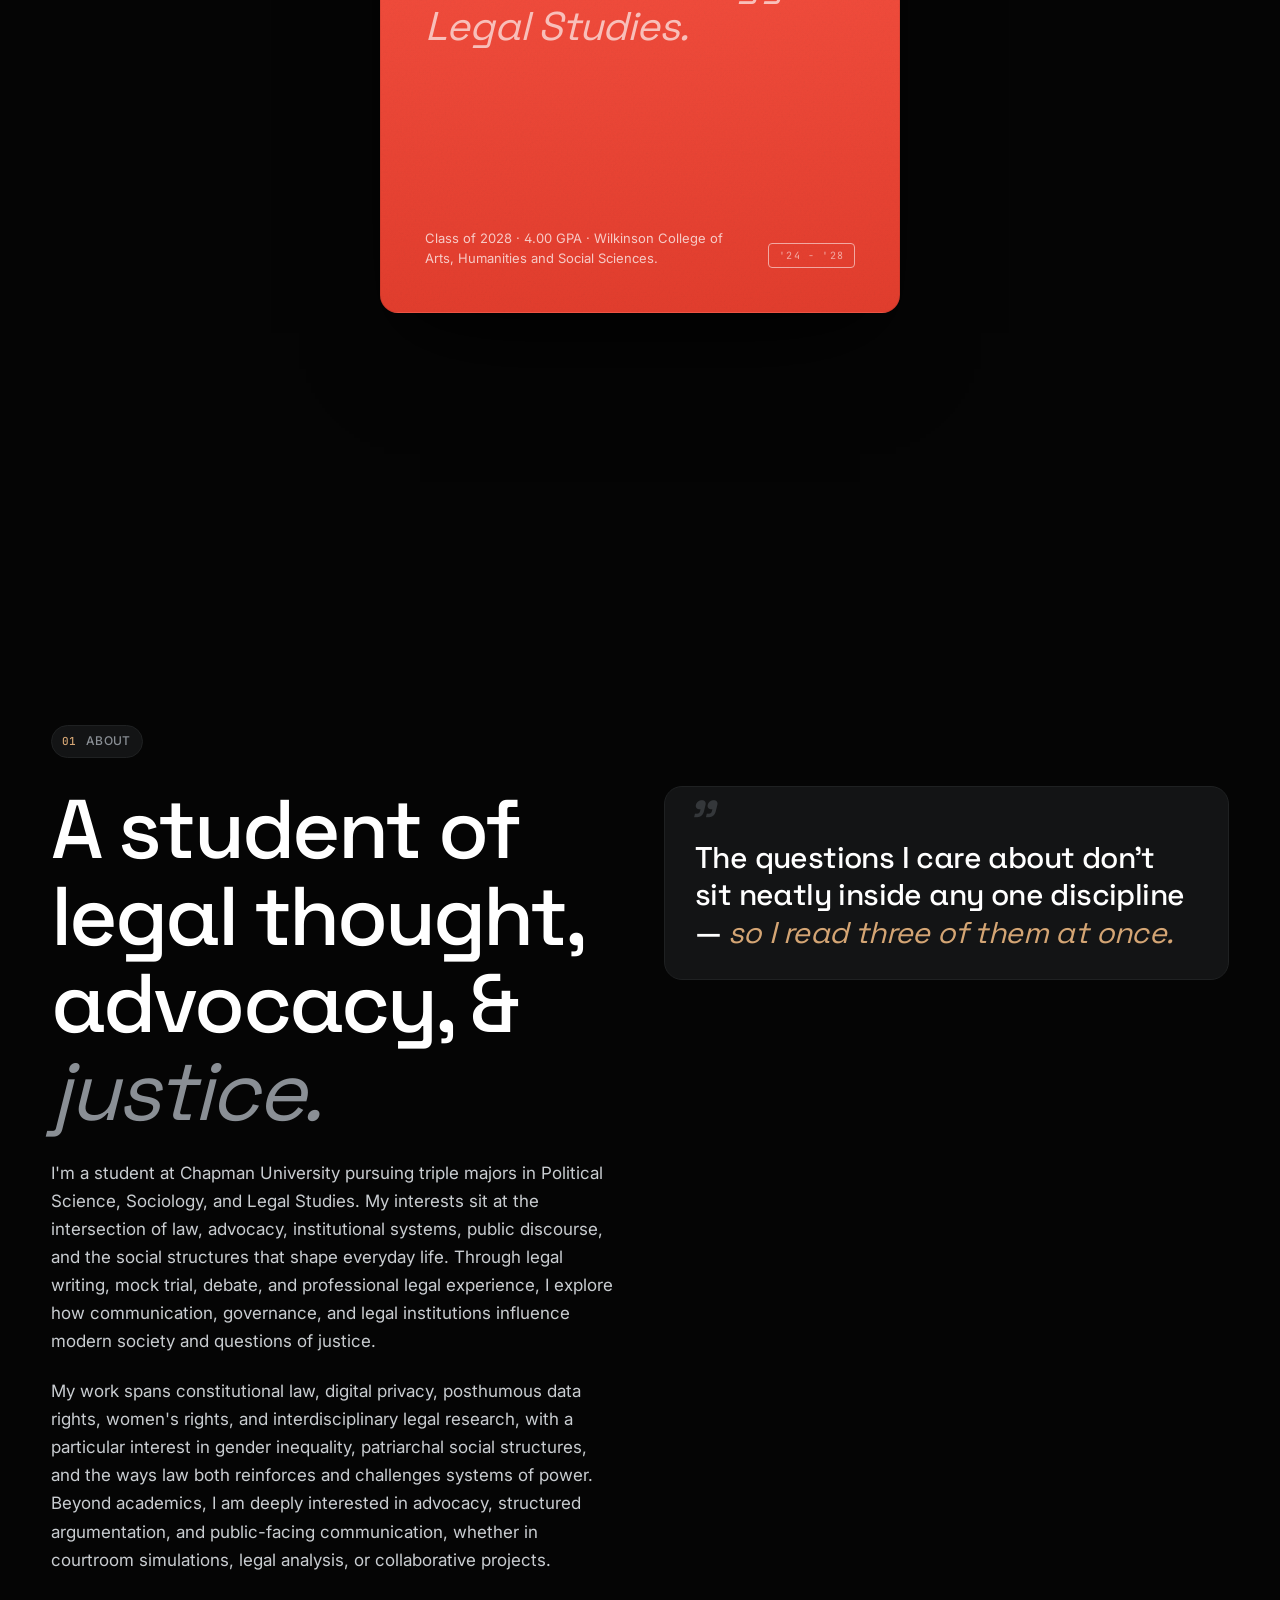
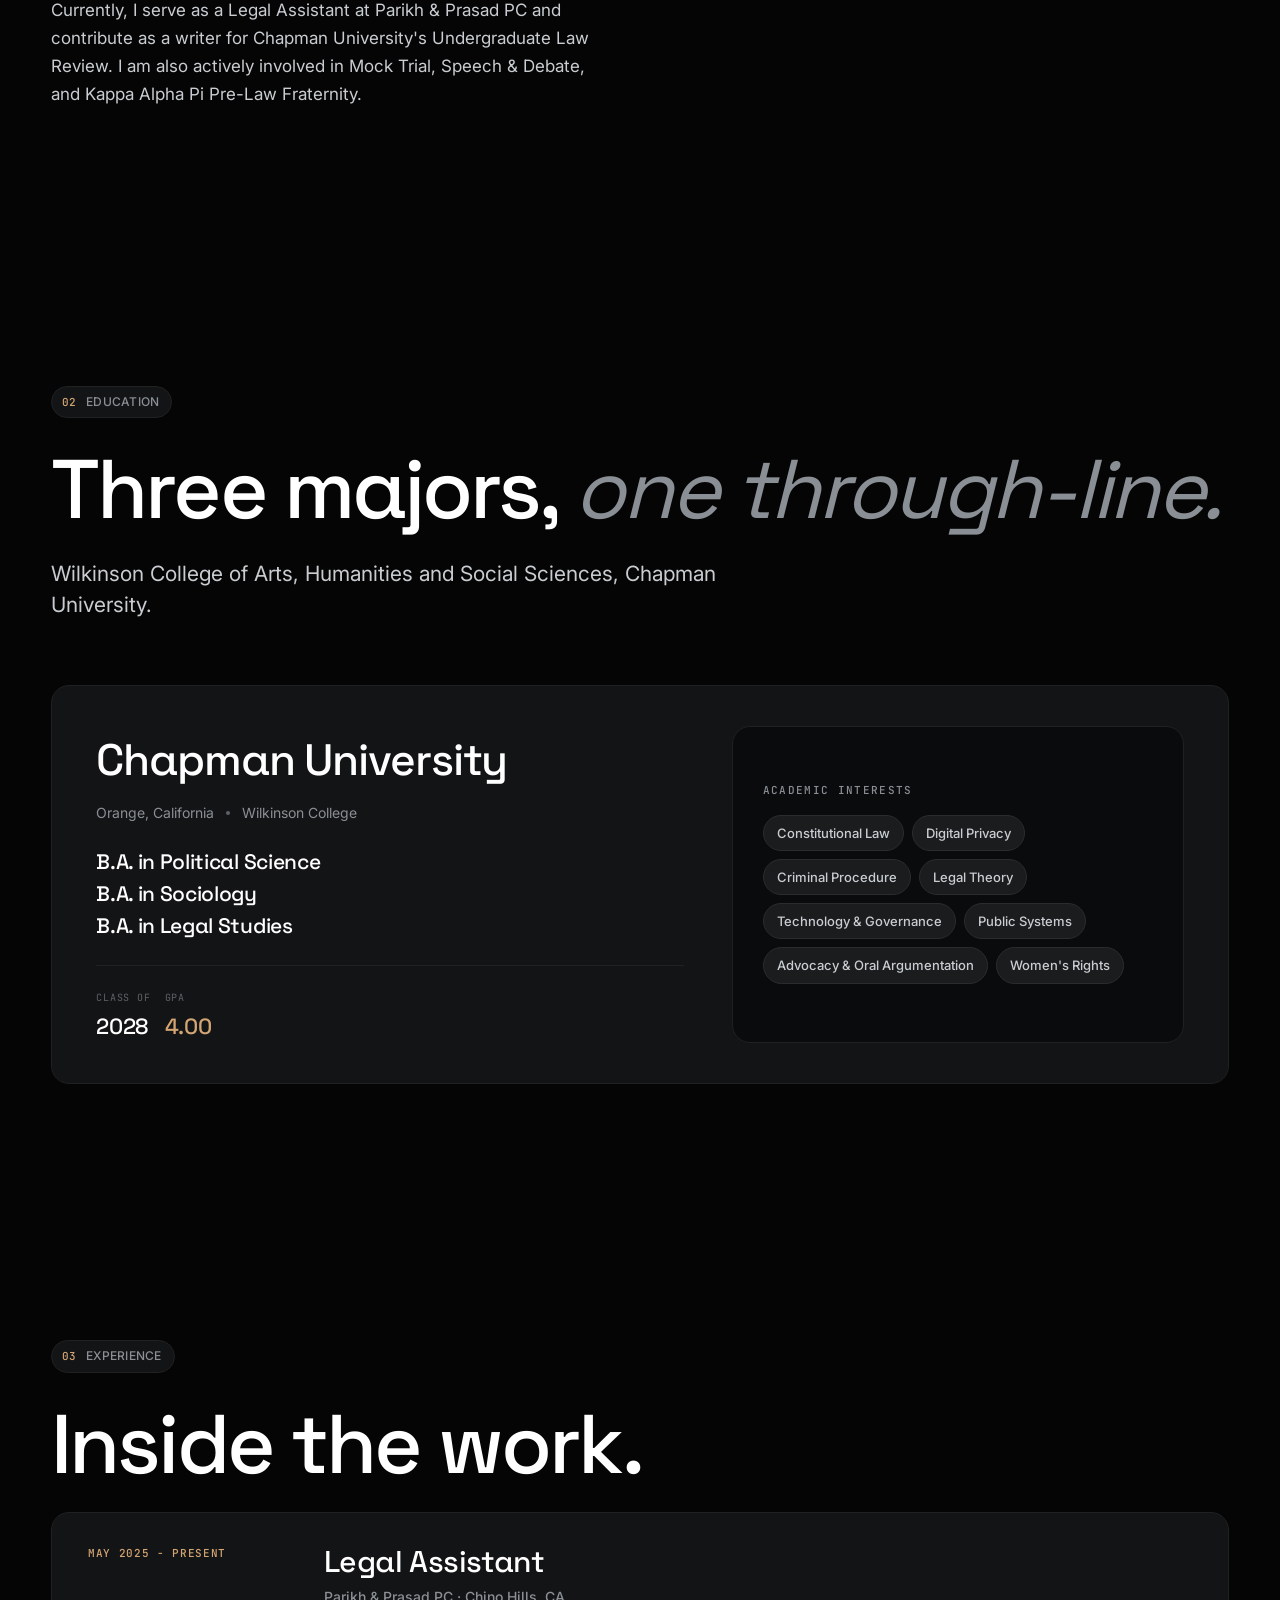
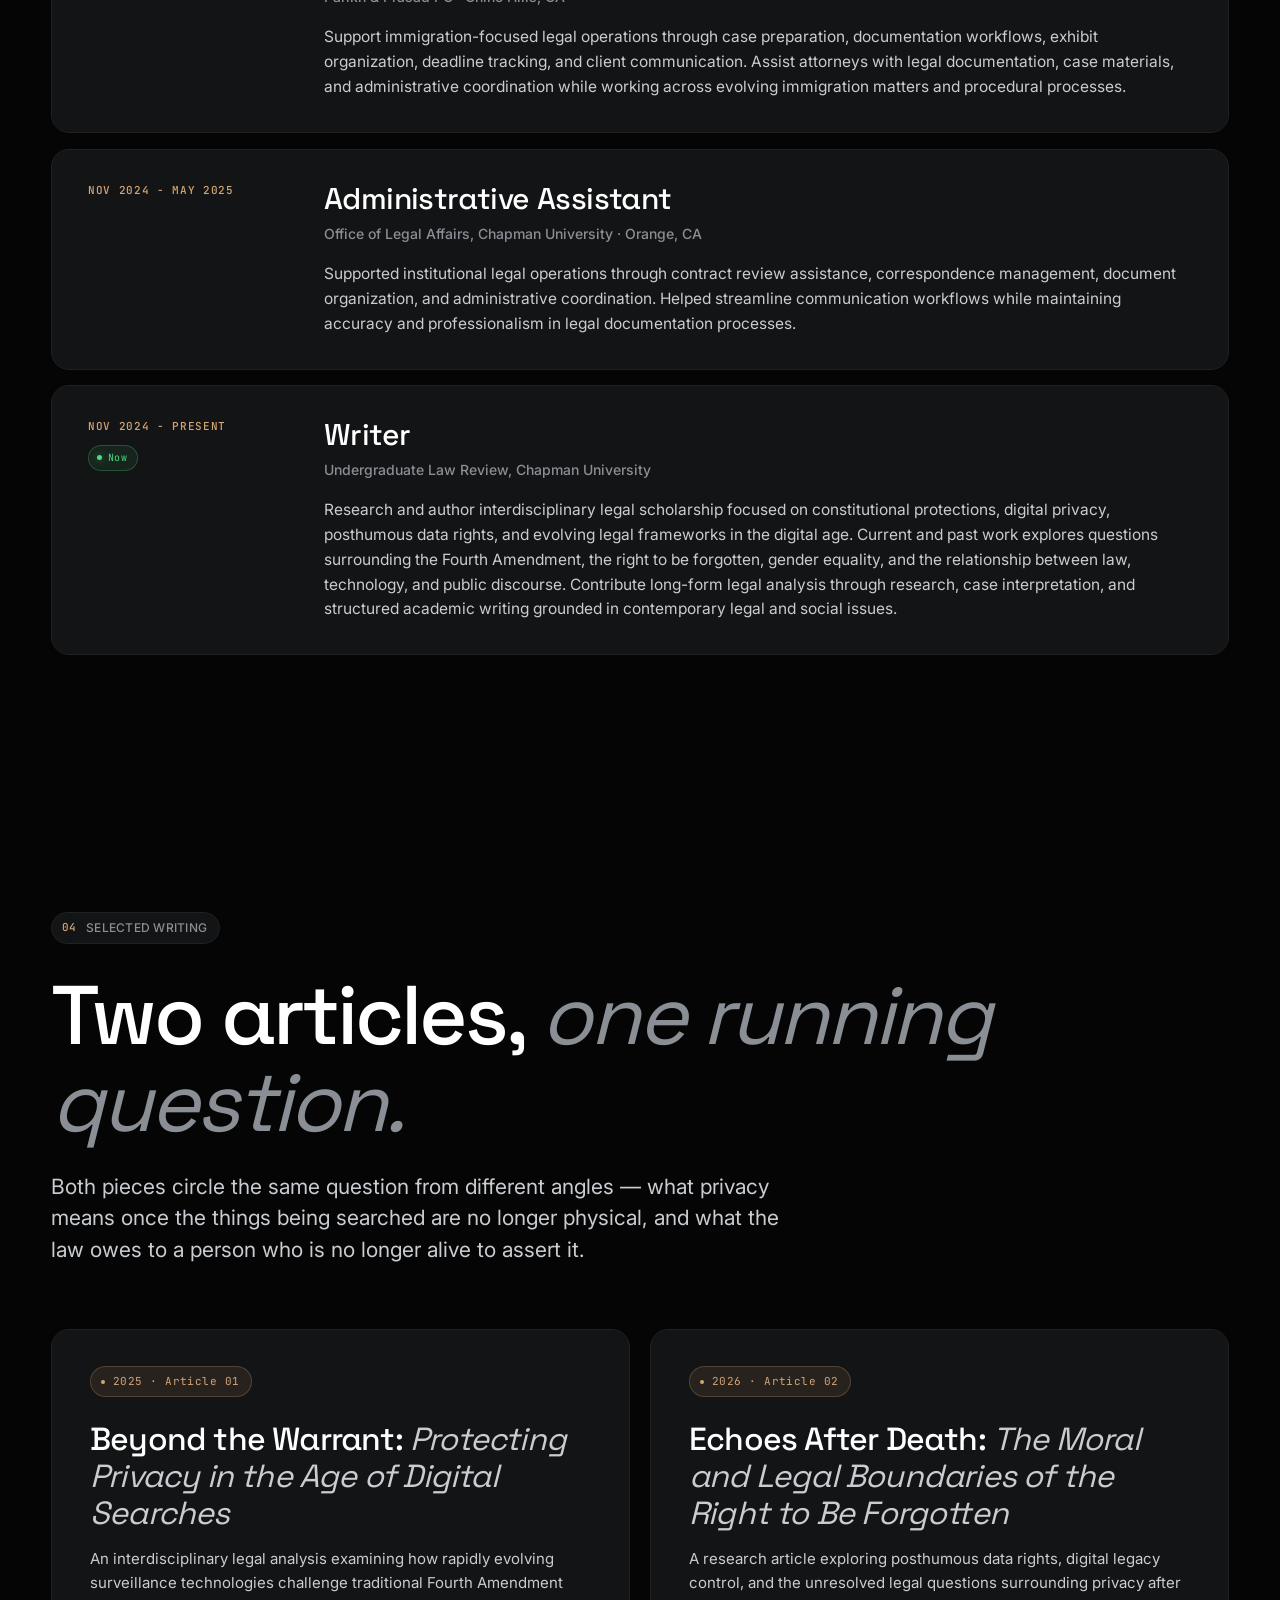
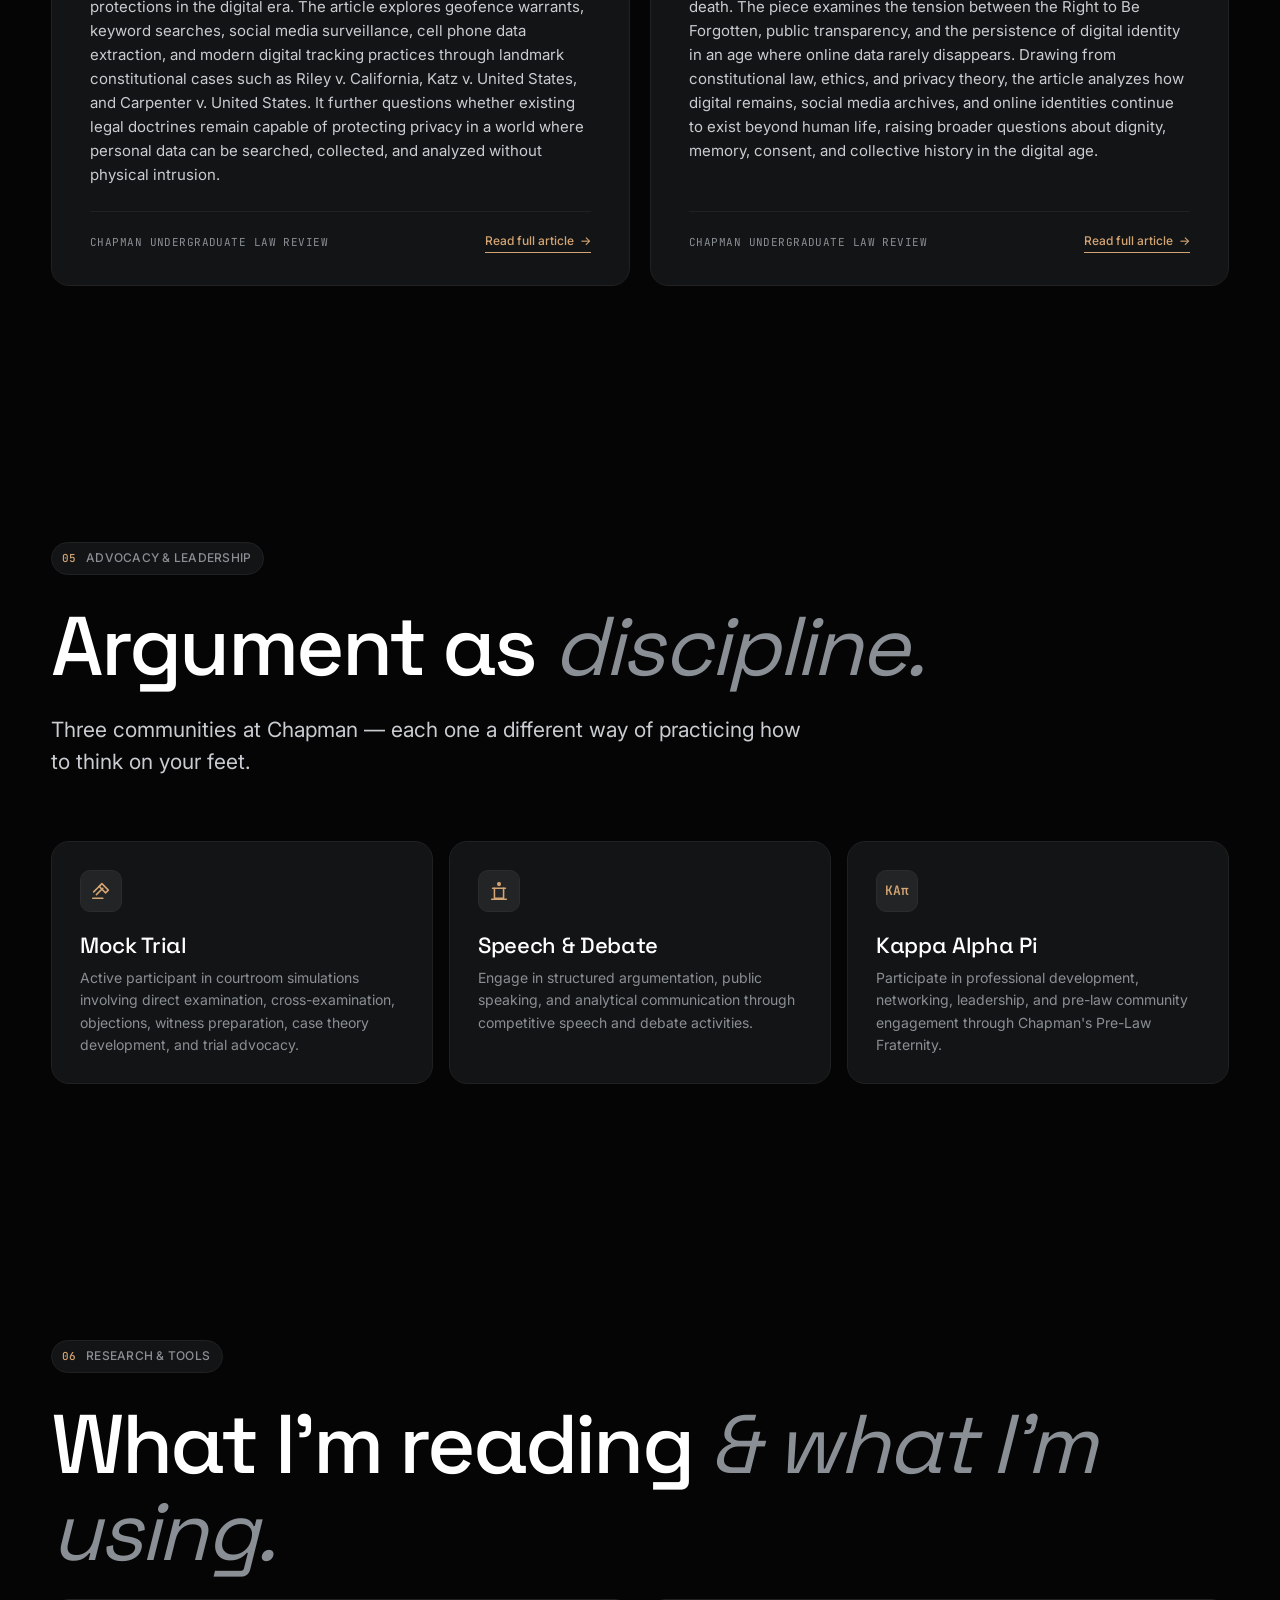
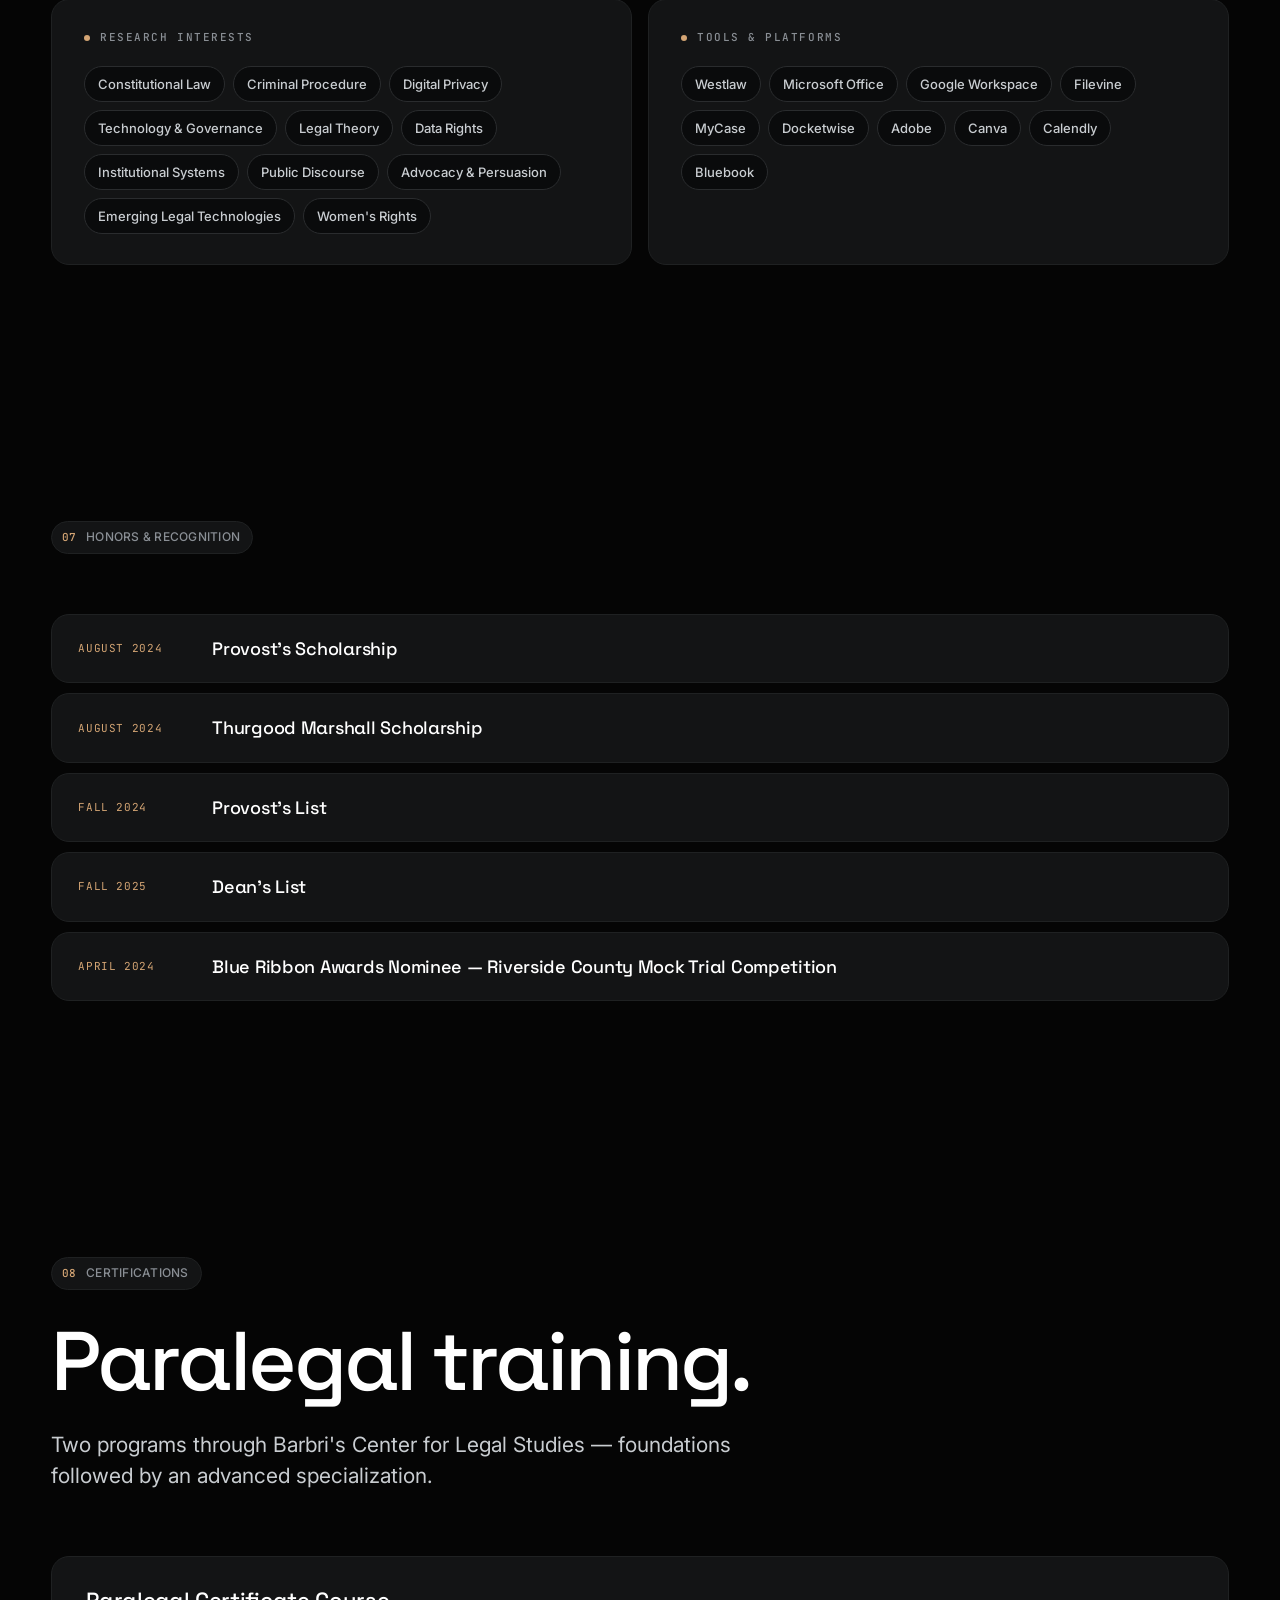
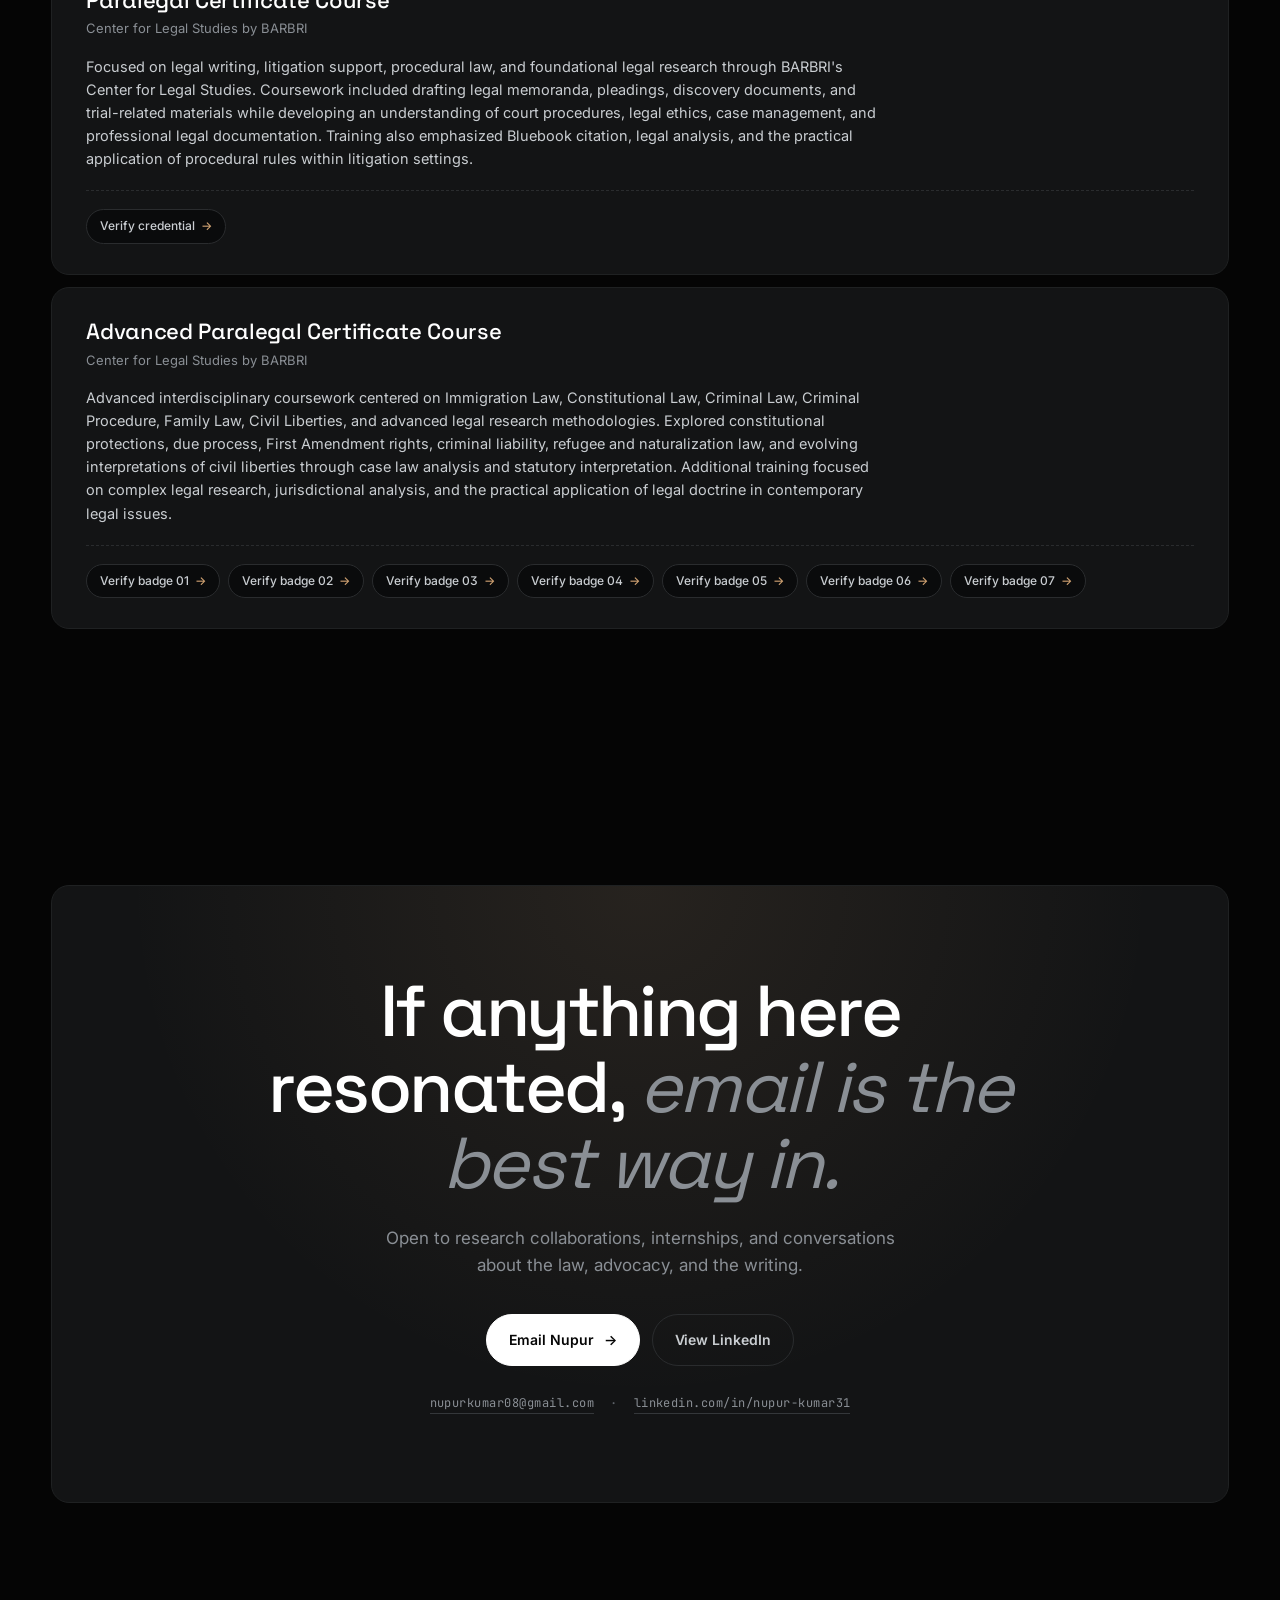
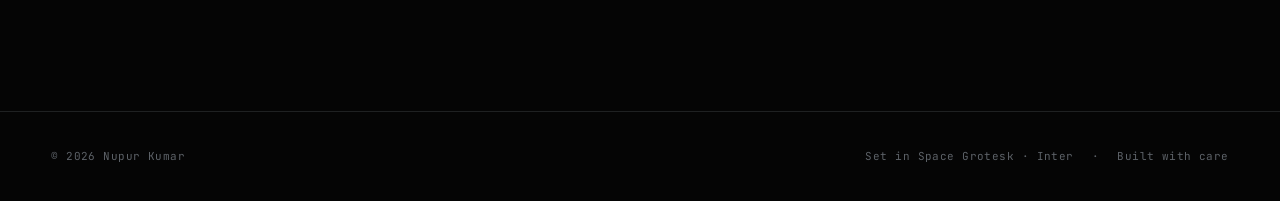
==== commit 86dbf3b7: "Add files via upload" ====
--- a/index.html
+++ b/index.html
@@ -428,49 +428,46 @@
 .paper-card.warn .pc-tag { color: rgba(255,255,255,.75); }
 .paper-card.warn .pc-body { color: #fff; }
 
-/* Floating hero cards — all five clustered on the RIGHT side
-   so they don't overlap the title on the left. Paired:
-   1+2 cream articles, 3+4 dark certs, 5 red Education. */
-.pc-1 { top: 6%;  right: 26%; width: 200px; transform: rotate(-6deg) translateZ(60px); }
-.pc-2 { top: 12%; right: 4%;  width: 215px; transform: rotate(7deg)  translateZ(110px); }
-.pc-3 { top: 32%; right: 26%; width: 195px; transform: rotate(-4deg) translateZ(50px); }
-.pc-4 { top: 38%; right: 4%;  width: 205px; transform: rotate(6deg)  translateZ(120px); }
-.pc-5 { top: 60%; right: 14%; width: 230px; transform: rotate(-3deg) translateZ(80px); }
-
-/* Tablet: shrink and tighten — still all on right */
+/* Floating hero cards — original scattered layout. Spread
+   across the hero so they frame the title and intro. */
+.pc-1 { top: 8%;  left: 6%;   width: 220px; transform: rotate(-6deg) translateZ(60px); }
+.pc-2 { top: 18%; right: 8%;  width: 240px; transform: rotate(7deg)  translateZ(120px); }
+.pc-3 { top: 54%; left: 2%;   width: 200px; transform: rotate(-3deg) translateZ(40px); }
+.pc-4 { top: 60%; right: 4%;  width: 230px; transform: rotate(8deg)  translateZ(80px); }
+.pc-5 { top: 32%; left: 38%;  width: 210px; transform: rotate(2deg)  translateZ(160px); }
+
+/* Tablet */
 @media (max-width: 1100px) {
-  .pc-1 { width: 170px; right: 22%; }
-  .pc-2 { width: 180px; right: 3%;  }
-  .pc-3 { width: 165px; right: 22%; }
-  .pc-4 { width: 175px; right: 3%;  }
-  .pc-5 { width: 195px; right: 12%; }
+  .pc-1 { width: 180px; left: 4%; }
+  .pc-2 { width: 195px; right: 4%; }
+  .pc-3 { width: 165px; left: 2%; }
+  .pc-4 { width: 185px; right: 2%; }
+  .pc-5 { width: 175px; left: 36%; }
 }
 @media (max-width: 920px) {
-  .pc-5 { display: none; } /* drop the bottom card so title has room */
-  .pc-1 { width: 145px; top: 5%;  right: 32%; }
-  .pc-2 { width: 155px; top: 8%;  right: 4%; }
-  .pc-3 { width: 140px; top: 26%; right: 32%; }
-  .pc-4 { width: 150px; top: 30%; right: 4%; }
-  .paper-card { padding: 13px 15px; }
-  .paper-card .pc-body { font-size: 13px; line-height: 1.22; }
-  .paper-card .pc-tag  { font-size: 9.5px; }
-}
-/* Phone: keep 4 cards in top-right area, smaller, slightly faded */
+  .pc-5 { display: none; }
+  .pc-1 { width: 160px; top: 6%;  left: 4%; }
+  .pc-2 { width: 170px; top: 10%; right: 4%; }
+  .pc-3 { width: 150px; top: 60%; left: 2%; }
+  .pc-4 { width: 160px; top: 64%; right: 2%; }
+  .paper-card { padding: 14px 16px; }
+  .paper-card .pc-body { font-size: 14px; }
+}
+/* Phone — keep 4 cards framing the title at the corners */
 @media (max-width: 600px) {
-  .pc-1 { width: 118px; top: 4%;  right: 38%; opacity: .92; transform: rotate(-7deg) translateZ(40px); }
-  .pc-2 { width: 124px; top: 7%;  right: 2%;  opacity: .92; transform: rotate(8deg)  translateZ(80px); }
-  .pc-3 { width: 116px; top: 22%; right: 38%; opacity: .85; transform: rotate(-5deg) translateZ(20px); }
-  .pc-4 { width: 122px; top: 25%; right: 2%;  opacity: .85; transform: rotate(7deg)  translateZ(50px); }
-  .paper-card .pc-tag  { font-size: 8.5px; margin-bottom: 5px; }
-  .paper-card .pc-body { font-size: 11.5px; line-height: 1.18; }
-  .paper-card { padding: 10px 12px; border-radius: 11px; }
-}
-/* Tiny phones — drop one of each pair */
+  .pc-1 { width: 138px; top: 5%;  left: -2%;  opacity: .9; transform: rotate(-8deg) translateZ(40px); }
+  .pc-2 { width: 144px; top: 9%;  right: -3%; opacity: .9; transform: rotate(9deg)  translateZ(80px); }
+  .pc-3 { width: 132px; top: 70%; left: -3%;  opacity: .82; transform: rotate(-5deg) translateZ(20px); }
+  .pc-4 { width: 138px; top: 74%; right: -2%; opacity: .82; transform: rotate(7deg)  translateZ(60px); }
+  .paper-card .pc-tag  { font-size: 9px; margin-bottom: 6px; }
+  .paper-card .pc-body { font-size: 12.5px; line-height: 1.22; }
+  .paper-card { padding: 11px 13px; border-radius: 12px; }
+}
 @media (max-width: 380px) {
   .pc-3 { display: none; }
-  .pc-1 { width: 108px; top: 3%; right: 42%; }
-  .pc-2 { width: 114px; top: 6%; right: 2%; }
-  .pc-4 { width: 112px; top: 22%; right: 2%; }
+  .pc-1 { width: 124px; top: 4%; left: -4%; }
+  .pc-2 { width: 128px; top: 7%; right: -4%; }
+  .pc-4 { width: 124px; top: 76%; right: -3%; }
 }
 
 .hero-fg {
@@ -666,6 +663,18 @@
   padding: 12vh 0 16vh;
   transform-style: preserve-3d;
 }
+
+/* Row wrappers — pairs side by side, solo centered */
+.paper-row {
+  display: flex;
+  justify-content: center;
+  align-items: center;
+  gap: clamp(20px, 2.4vw, 36px);
+  width: 100%;
+  transform-style: preserve-3d;
+}
+.paper-row.pair { flex-direction: row; flex-wrap: nowrap; }
+.paper-row.solo { flex-direction: row; }
 
 .paper-3d {
   width: min(520px, 88vw);
@@ -688,6 +697,16 @@
   font-family: var(--sans);
 }
 
+/* Pair-cards: smaller, sit beside each other */
+.paper-row.pair .paper-3d {
+  width: min(420px, 44vw);
+  aspect-ratio: 3.6 / 5;
+  padding: clamp(22px, 2.8vw, 36px);
+}
+.paper-row.pair .paper-3d .p-title {
+  font-size: clamp(22px, 2.4vw, 32px);
+}
+
 /* Paper variants */
 .paper-3d.cream {
   background: linear-gradient(180deg, #f5f1e8 0%, #ebe4d2 100%);
@@ -801,16 +820,30 @@
 }
 
 /* Paper stack — responsive sizing */
+@media (max-width: 1100px) {
+  .paper-row.pair .paper-3d { width: min(380px, 45vw); }
+}
 @media (max-width: 920px) {
   .paper-stack { gap: 14vh; padding: 8vh 0 12vh; }
-  .paper-3d { width: min(460px, 90vw); aspect-ratio: 4 / 5; }
+  .paper-row.pair { gap: 18px; }
+  .paper-row.pair .paper-3d { width: min(330px, 46vw); aspect-ratio: 3.4 / 5; }
+  .paper-row.solo .paper-3d { width: min(460px, 90vw); }
+  .paper-row.pair .paper-3d .p-title { font-size: 20px; }
+  .paper-3d .p-meta  { font-size: 12.5px; }
+}
+/* Phone — paired rows stack to single column for readability */
+@media (max-width: 700px) {
+  .paper-row.pair { flex-direction: column; gap: 9vh; }
+  .paper-row.pair .paper-3d { width: min(440px, 88vw); aspect-ratio: 4 / 5; }
 }
 @media (max-width: 600px) {
   .papers { padding: 64px var(--gutter) 64px; }
   .paper-stack { gap: 9vh; padding: 4vh 0 8vh; }
-  .paper-3d {
+  .paper-row.pair { gap: 9vh; }
+  .paper-row.pair .paper-3d,
+  .paper-row.solo .paper-3d {
     width: 92vw;
-    aspect-ratio: 1.05 / 1;        /* near-square — fits better in viewport */
+    aspect-ratio: 1.05 / 1;
     padding: 22px 22px 20px;
     border-radius: 14px;
   }
@@ -820,10 +853,10 @@
   .paper-3d .p-top   { font-size: 10px; }
   .paper-3d .p-tag   { padding: 4px 9px 4px 7px; }
   .papers-head { margin-bottom: 36px; }
-  .papers-head .eyebrow { margin-bottom: 16px; }
 }
 @media (max-width: 380px) {
-  .paper-3d {
+  .paper-row.pair .paper-3d,
+  .paper-row.solo .paper-3d {
     aspect-ratio: 1 / 1;
     padding: 18px 18px 16px;
   }
@@ -1800,94 +1833,89 @@
   <!-- ─── PAPERS — scroll-rotate showcase ─── -->
   <section class="papers" id="papers" aria-label="Selected work">
     <div class="papers-head">
-      <h2>Six papers, <em>one body of work.</em></h2>
-      <p>Scroll through. Each one rotates as it passes — articles, certifications, honors, and the studies that hold them together.</p>
+      <h2>Five papers, <em>one body of work.</em></h2>
+      <p>Scroll through. Each one rotates as it passes — articles, certifications, and the studies that hold them together.</p>
     </div>
 
     <div class="paper-stack" id="paperStack">
-      <article class="paper-3d cream" data-paper>
-        <div class="p-top">
-          <span class="p-tag">Article · Law Review</span>
-          <span class="p-num">01 / 06</span>
-        </div>
-        <div class="p-mid">
-          <h3 class="p-title">Beyond the Warrant: <em>Protecting Privacy in the Age of Digital Searches.</em></h3>
-        </div>
-        <div class="p-bot">
-          <p class="p-meta">An examination of Fourth Amendment protections in the digital era.</p>
-          <span class="p-stamp">2025</span>
-        </div>
-      </article>
-
-      <article class="paper-3d dark" data-paper>
-        <div class="p-top">
-          <span class="p-tag">Certification · BARBRI</span>
-          <span class="p-num">02 / 06</span>
-        </div>
-        <div class="p-mid">
-          <h3 class="p-title">Advanced Paralegal Certificate <em>— Center for Legal Studies.</em></h3>
-        </div>
-        <div class="p-bot">
-          <p class="p-meta">Immigration · Constitutional · Criminal Procedure · Family Law · Legal Research.</p>
-          <span class="p-stamp">2024 - 2025</span>
-        </div>
-      </article>
-
-      <article class="paper-3d cream" data-paper>
-        <div class="p-top">
-          <span class="p-tag">Article · Law Review</span>
-          <span class="p-num">03 / 06</span>
-        </div>
-        <div class="p-mid">
-          <h3 class="p-title">Echoes After Death: <em>The Moral and Legal Boundaries of the Right to Be Forgotten.</em></h3>
-        </div>
-        <div class="p-bot">
-          <p class="p-meta">Posthumous data rights, digital legacy control, privacy after death.</p>
-          <span class="p-stamp">2026</span>
-        </div>
-      </article>
-
-      <article class="paper-3d warn" data-paper>
-        <div class="p-top">
-          <span class="p-tag">Competition · Mock Trial</span>
-          <span class="p-num">04 / 06</span>
-        </div>
-        <div class="p-mid">
-          <h3 class="p-title">Blue Ribbon Awards Nominee <em>— Riverside County Mock Trial.</em></h3>
-        </div>
-        <div class="p-bot">
-          <p class="p-meta">Direct &amp; cross examination · objections · case theory · trial advocacy.</p>
-          <span class="p-stamp">April 2024</span>
-        </div>
-      </article>
-
-      <article class="paper-3d amber" data-paper>
-        <div class="p-top">
-          <span class="p-tag">Honor · Scholarship</span>
-          <span class="p-num">05 / 06</span>
-        </div>
-        <div class="p-mid">
-          <h3 class="p-title">Thurgood Marshall Scholarship <em>for leadership &amp; merit.</em></h3>
-        </div>
-        <div class="p-bot">
-          <p class="p-meta">Awarded for leadership, financial need, and academic achievement.</p>
-          <span class="p-stamp">August 2024</span>
-        </div>
-      </article>
-
-      <article class="paper-3d dark" data-paper>
-        <div class="p-top">
-          <span class="p-tag">Studies · Chapman</span>
-          <span class="p-num">06 / 06</span>
-        </div>
-        <div class="p-mid">
-          <h3 class="p-title">Triple Major <em>— Political Science · Sociology · Legal Studies.</em></h3>
-        </div>
-        <div class="p-bot">
-          <p class="p-meta">Class of 2028 · 4.00 GPA · Wilkinson College of Arts, Humanities and Social Sciences.</p>
-          <span class="p-stamp">'24 - '28</span>
-        </div>
-      </article>
+      <!-- Row 1: cream article papers, side by side -->
+      <div class="paper-row pair">
+        <article class="paper-3d cream" data-paper>
+          <div class="p-top">
+            <span class="p-tag">Article · Law Review</span>
+            <span class="p-num">01 / 05</span>
+          </div>
+          <div class="p-mid">
+            <h3 class="p-title">Beyond the Warrant: <em>Privacy in the Age of Digital Searches.</em></h3>
+          </div>
+          <div class="p-bot">
+            <p class="p-meta">An examination of Fourth Amendment protections in the digital era.</p>
+            <span class="p-stamp">2025</span>
+          </div>
+        </article>
+
+        <article class="paper-3d cream" data-paper>
+          <div class="p-top">
+            <span class="p-tag">Article · Law Review</span>
+            <span class="p-num">02 / 05</span>
+          </div>
+          <div class="p-mid">
+            <h3 class="p-title">Echoes After Death: <em>The Right to Be Forgotten.</em></h3>
+          </div>
+          <div class="p-bot">
+            <p class="p-meta">Posthumous data rights, digital legacy control, privacy after death.</p>
+            <span class="p-stamp">2026</span>
+          </div>
+        </article>
+      </div>
+
+      <!-- Row 2: dark certification papers, side by side -->
+      <div class="paper-row pair">
+        <article class="paper-3d dark" data-paper>
+          <div class="p-top">
+            <span class="p-tag">Certification · BARBRI</span>
+            <span class="p-num">03 / 05</span>
+          </div>
+          <div class="p-mid">
+            <h3 class="p-title">Paralegal Certificate <em>Course.</em></h3>
+          </div>
+          <div class="p-bot">
+            <p class="p-meta">Legal writing · litigation support · procedural law · legal research.</p>
+            <span class="p-stamp">2024</span>
+          </div>
+        </article>
+
+        <article class="paper-3d dark" data-paper>
+          <div class="p-top">
+            <span class="p-tag">Certification · BARBRI</span>
+            <span class="p-num">04 / 05</span>
+          </div>
+          <div class="p-mid">
+            <h3 class="p-title">Advanced Paralegal <em>Certificate Course.</em></h3>
+          </div>
+          <div class="p-bot">
+            <p class="p-meta">Immigration · Constitutional · Criminal Procedure · Family · Research.</p>
+            <span class="p-stamp">2024 - 2025</span>
+          </div>
+        </article>
+      </div>
+
+      <!-- Row 3: warn-red Education paper, solo -->
+      <div class="paper-row solo">
+        <article class="paper-3d warn" data-paper>
+          <div class="p-top">
+            <span class="p-tag">Education</span>
+            <span class="p-num">05 / 05</span>
+          </div>
+          <div class="p-mid">
+            <h3 class="p-title">Triple Major <em>— Political Science · Sociology · Legal Studies.</em></h3>
+          </div>
+          <div class="p-bot">
+            <p class="p-meta">Class of 2028 · 4.00 GPA · Wilkinson College of Arts, Humanities and Social Sciences.</p>
+            <span class="p-stamp">'24 - '28</span>
+          </div>
+        </article>
+      </div>
     </div>
   </section>
 
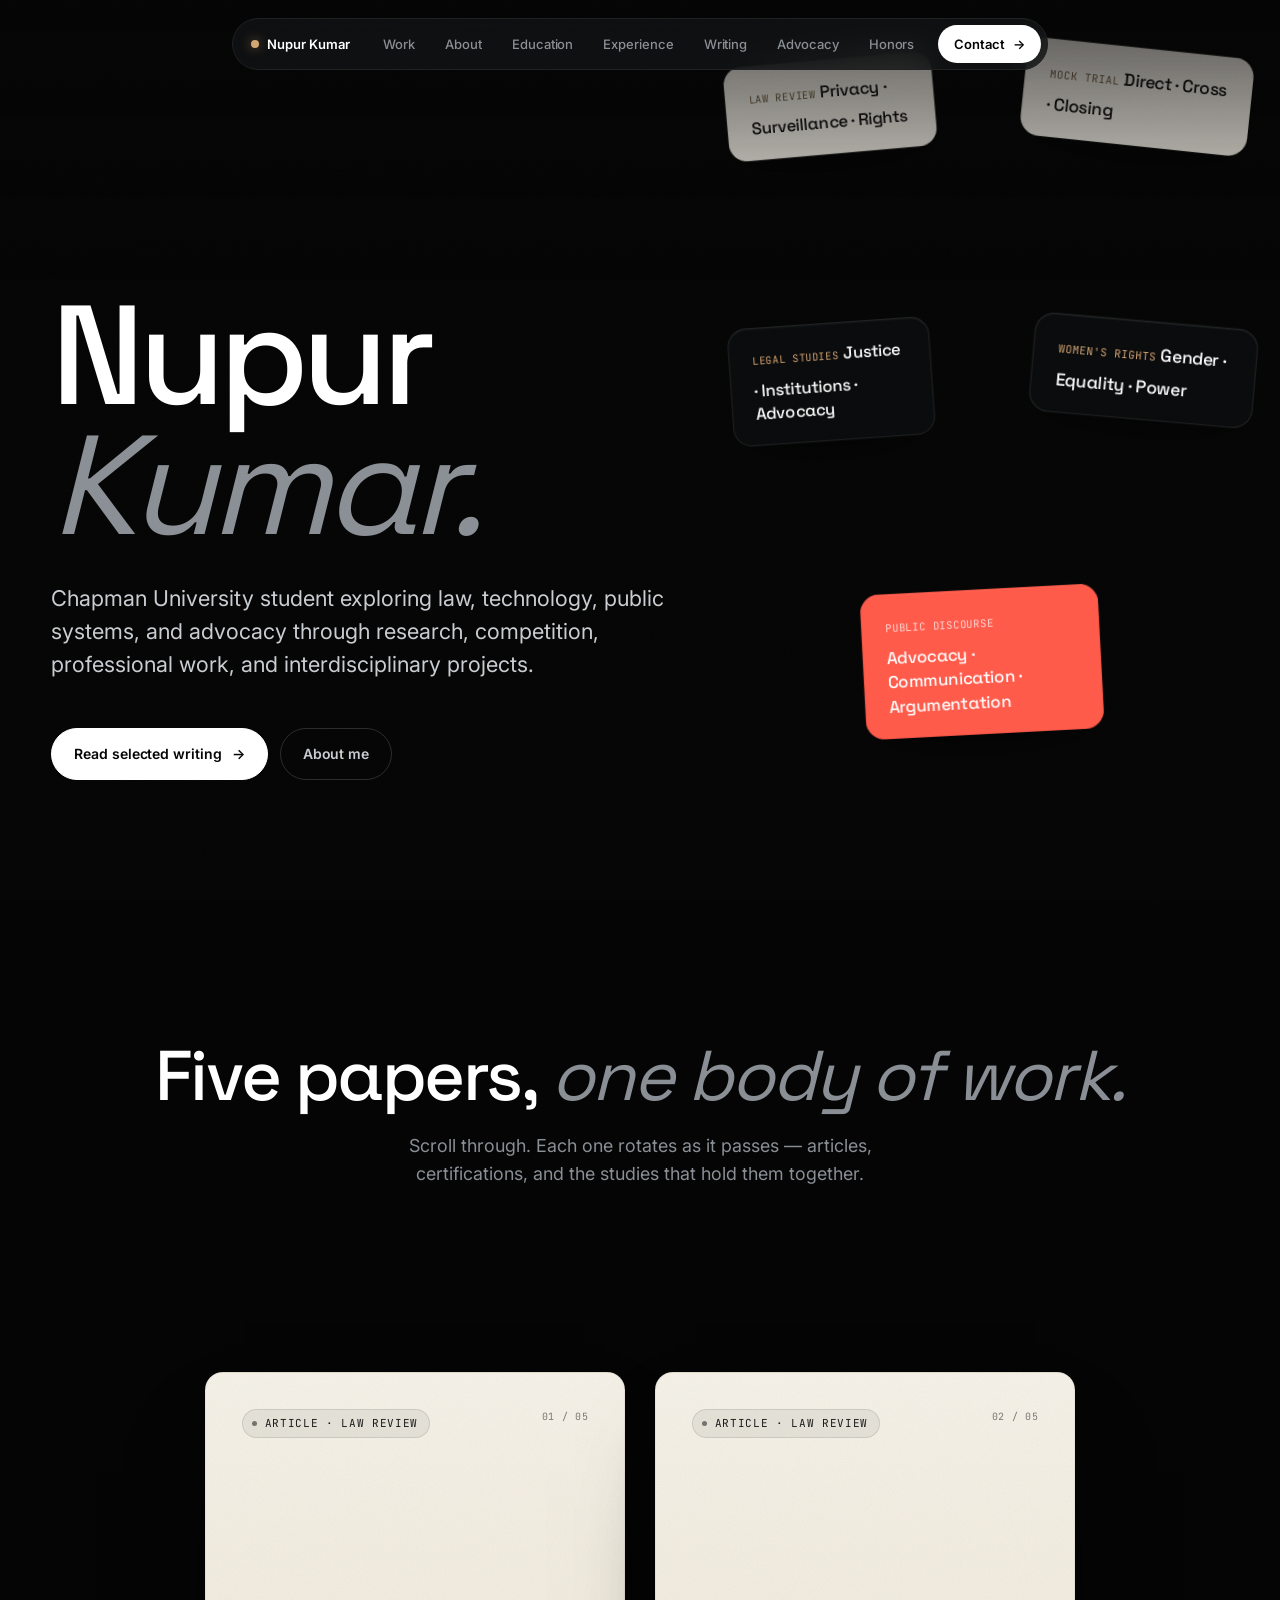
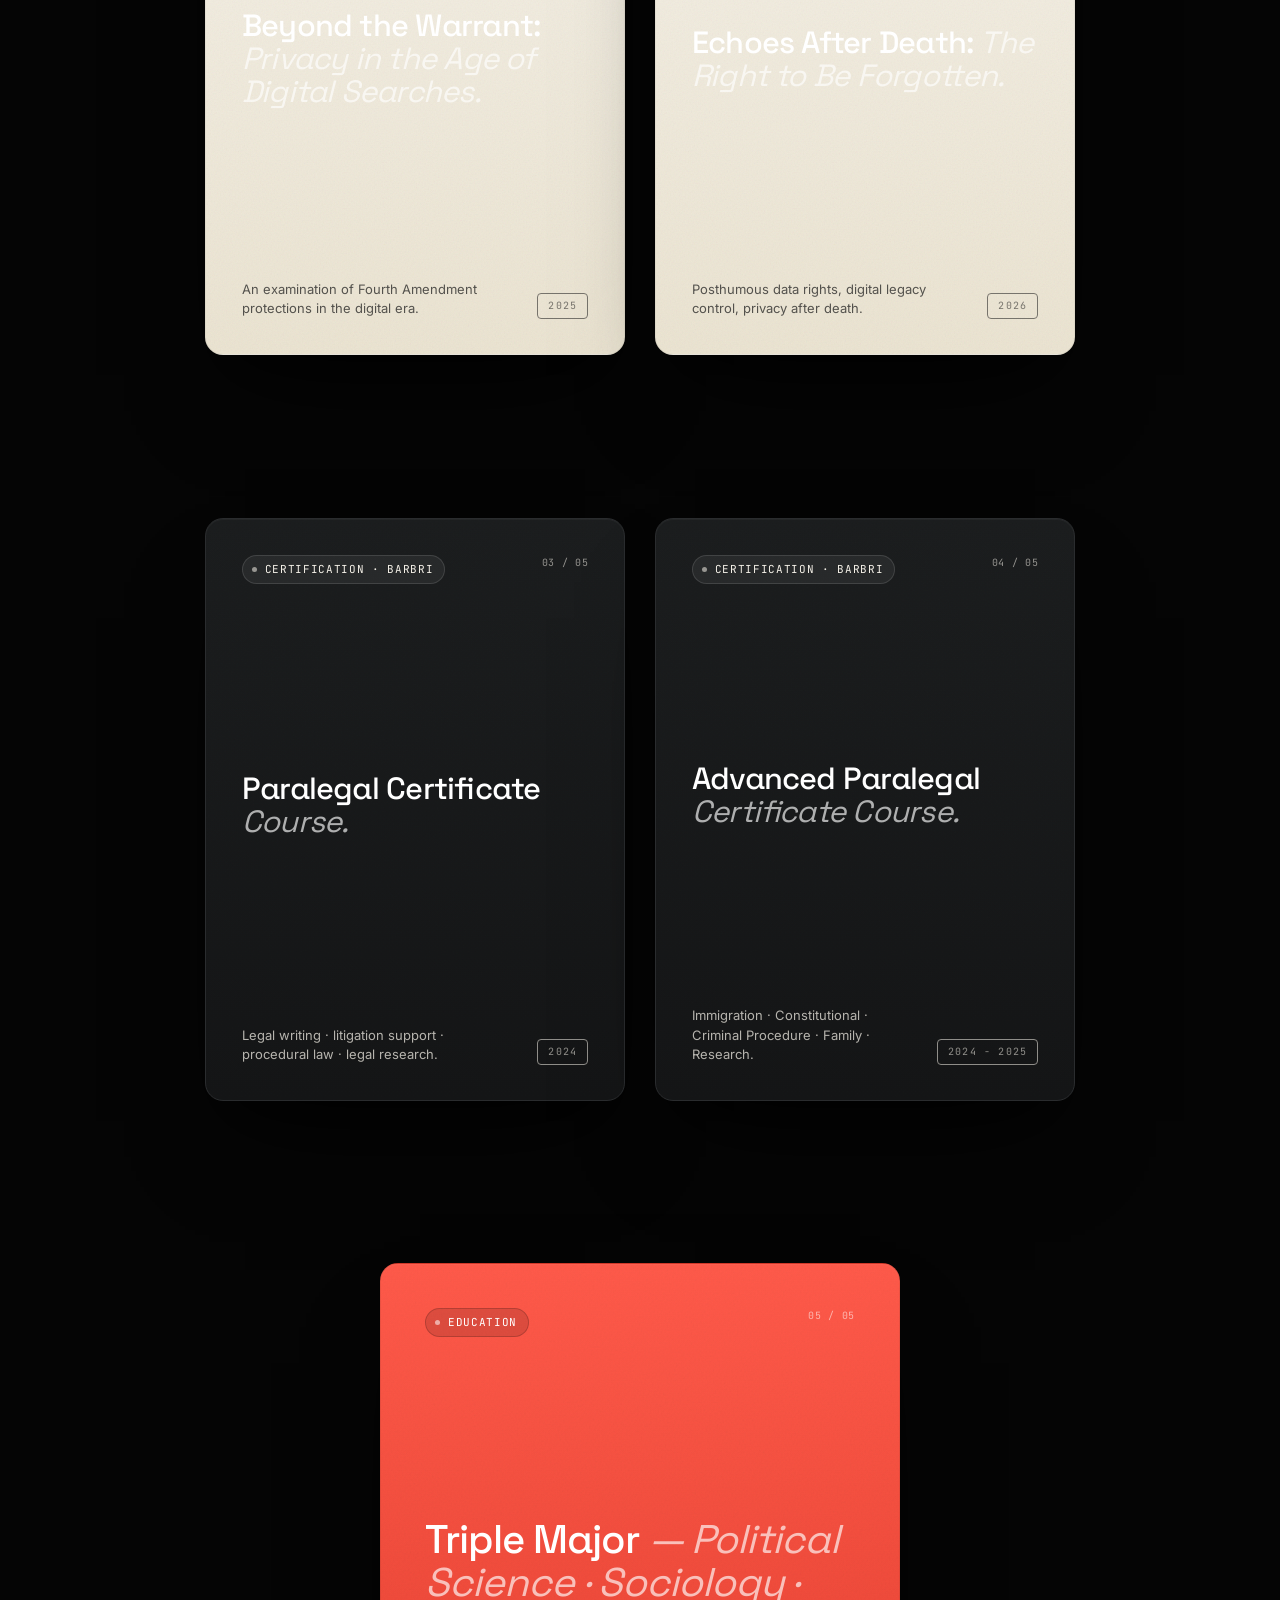
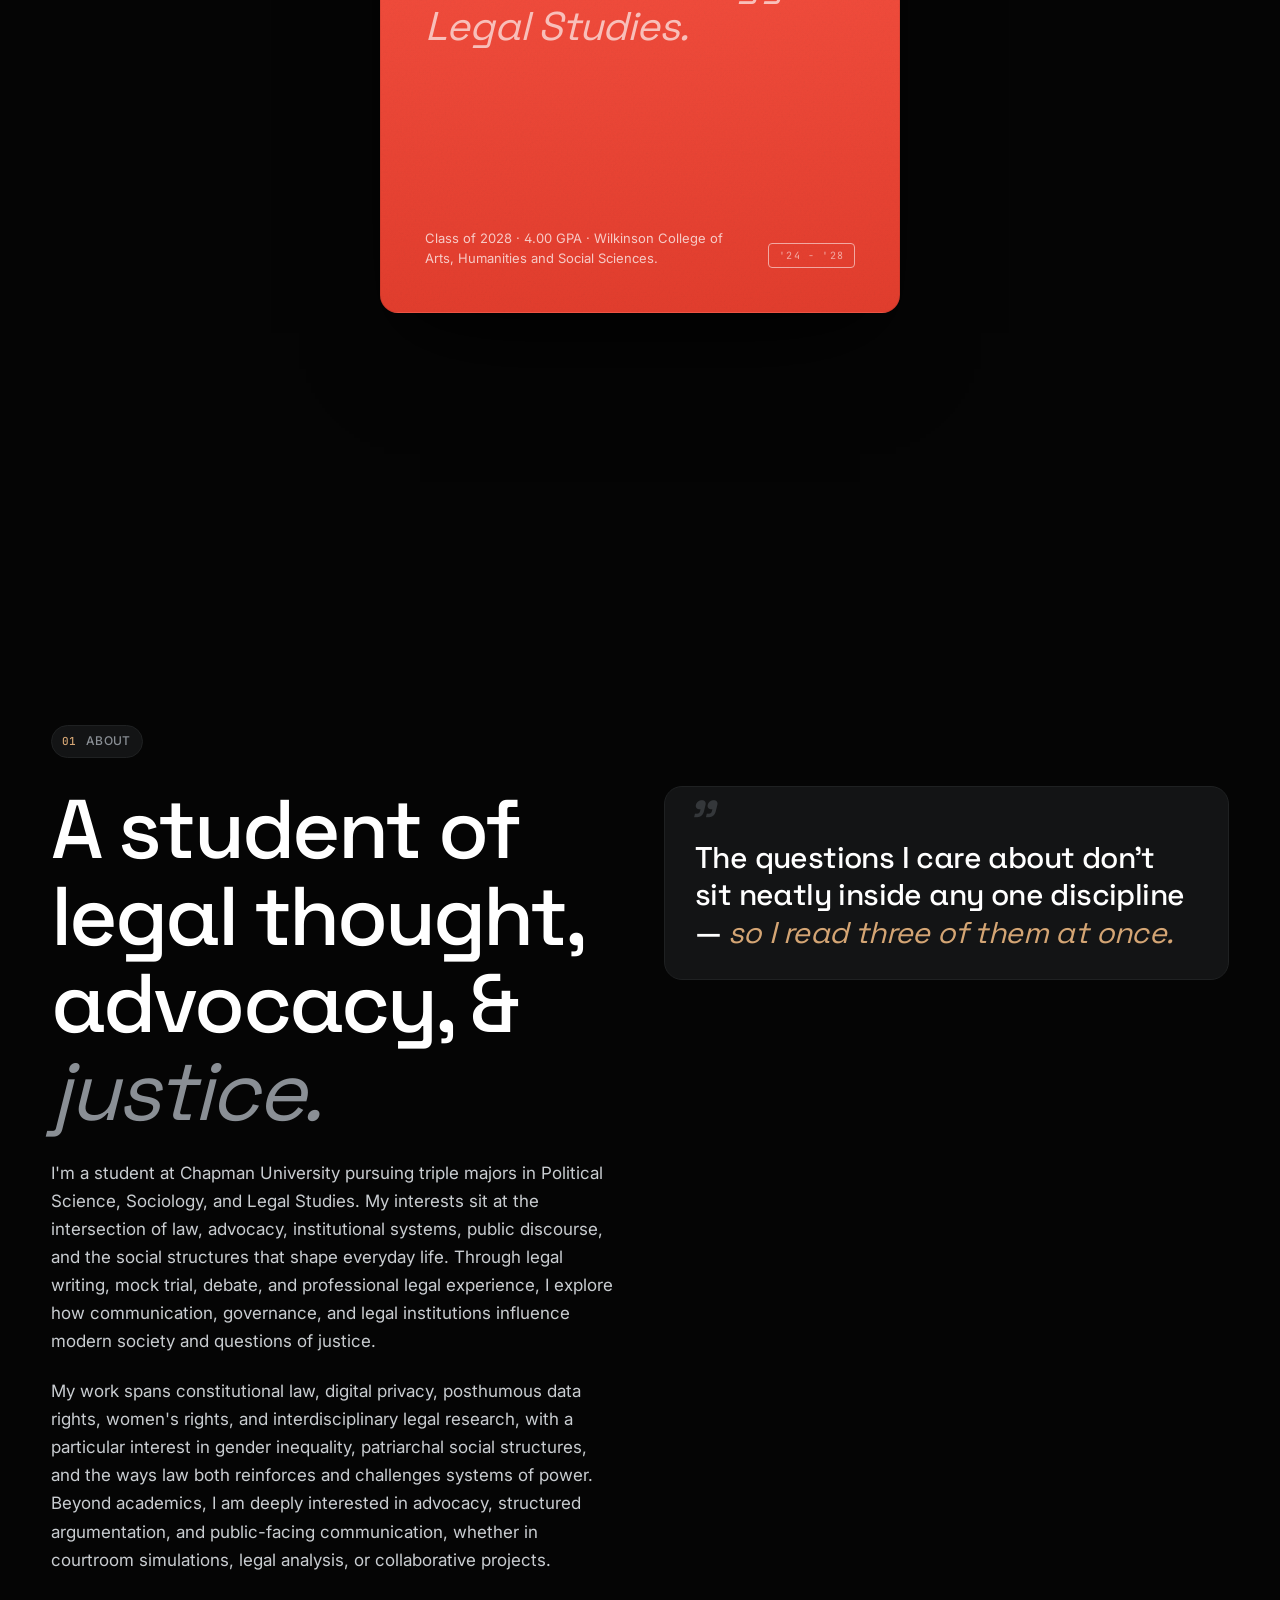
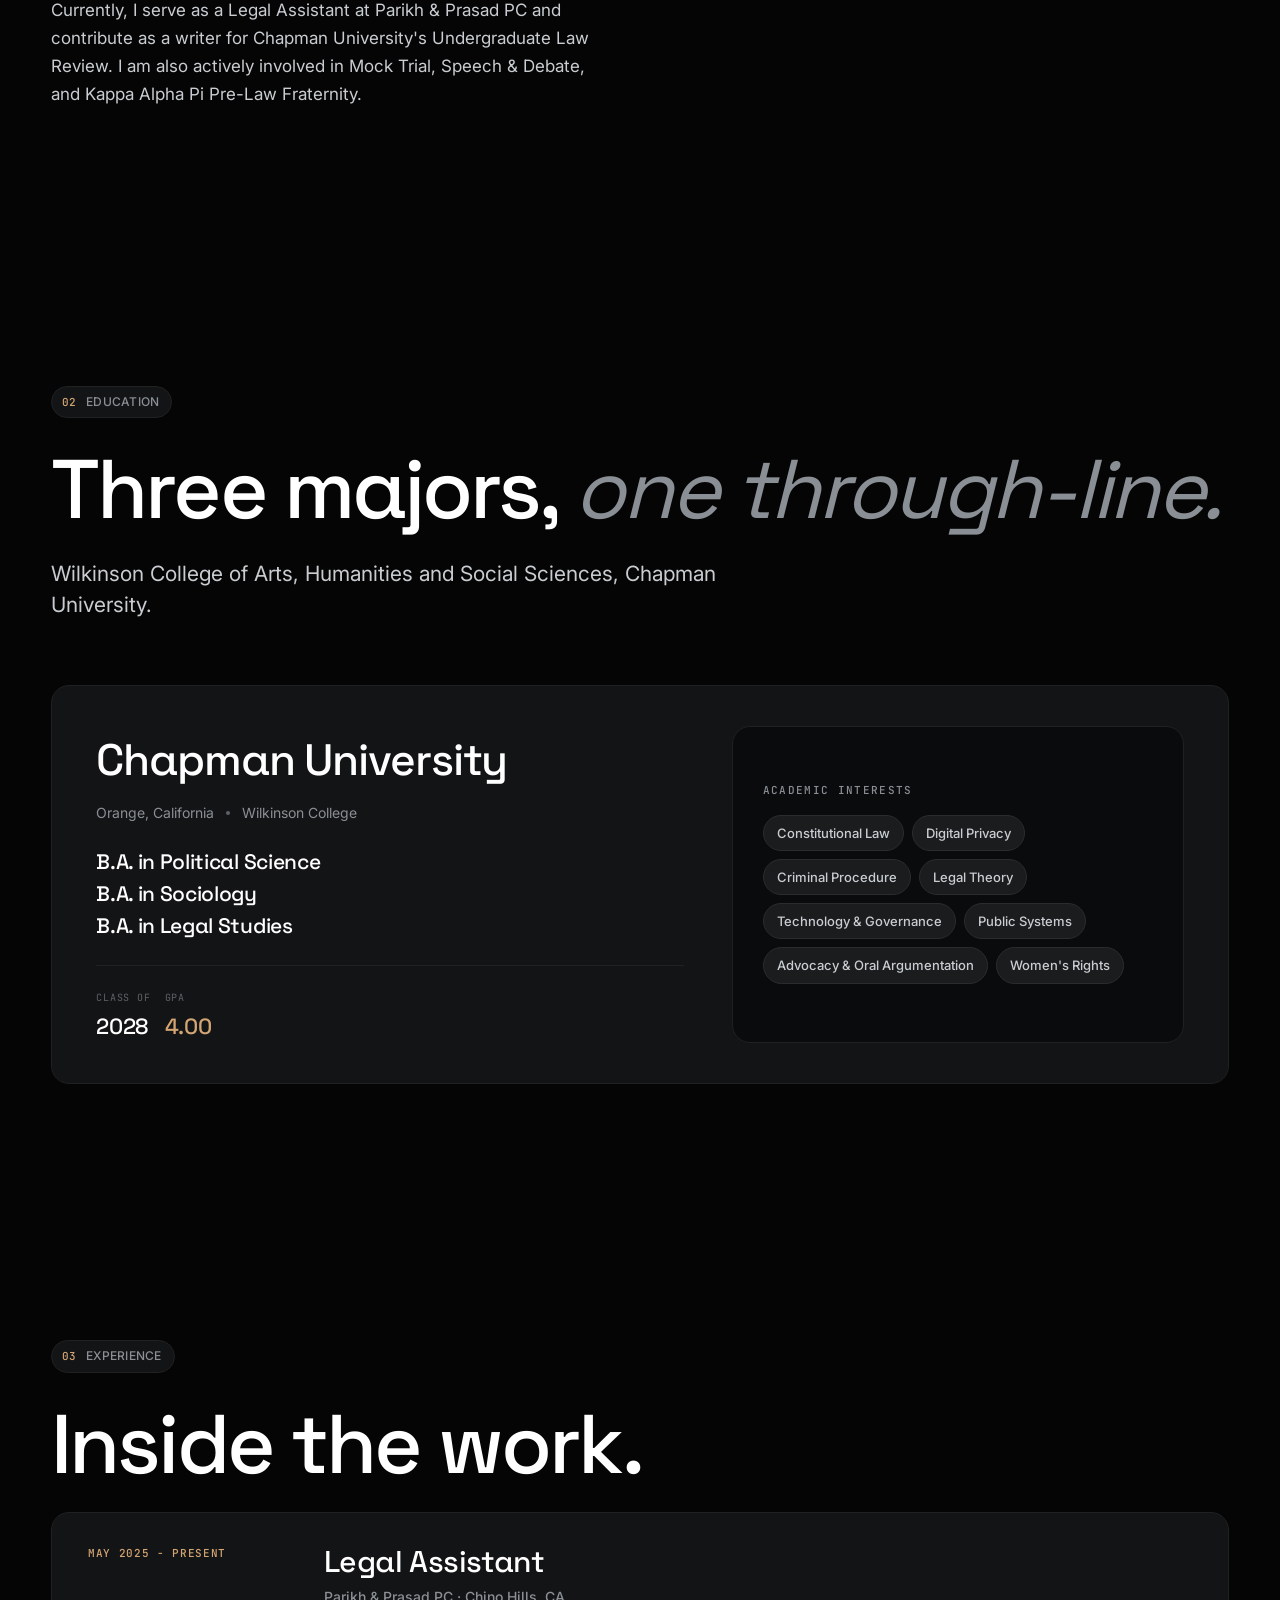
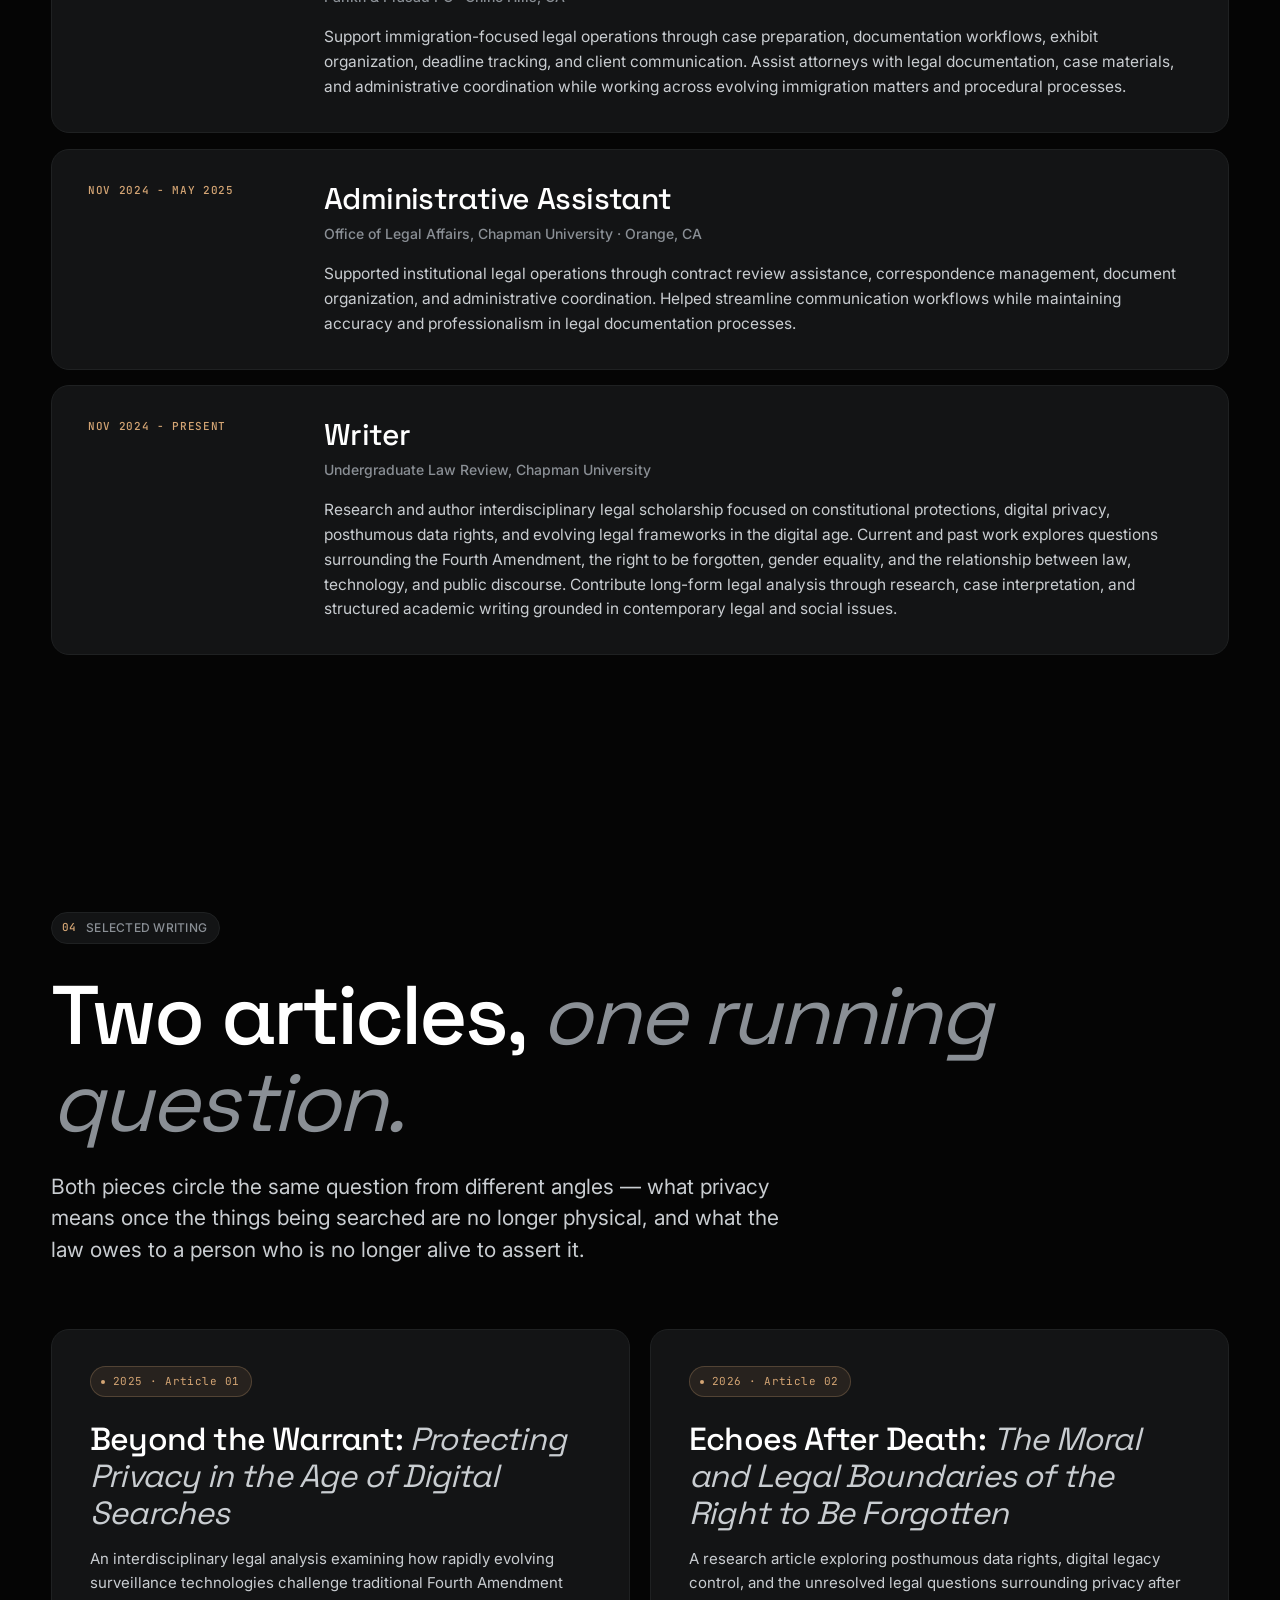
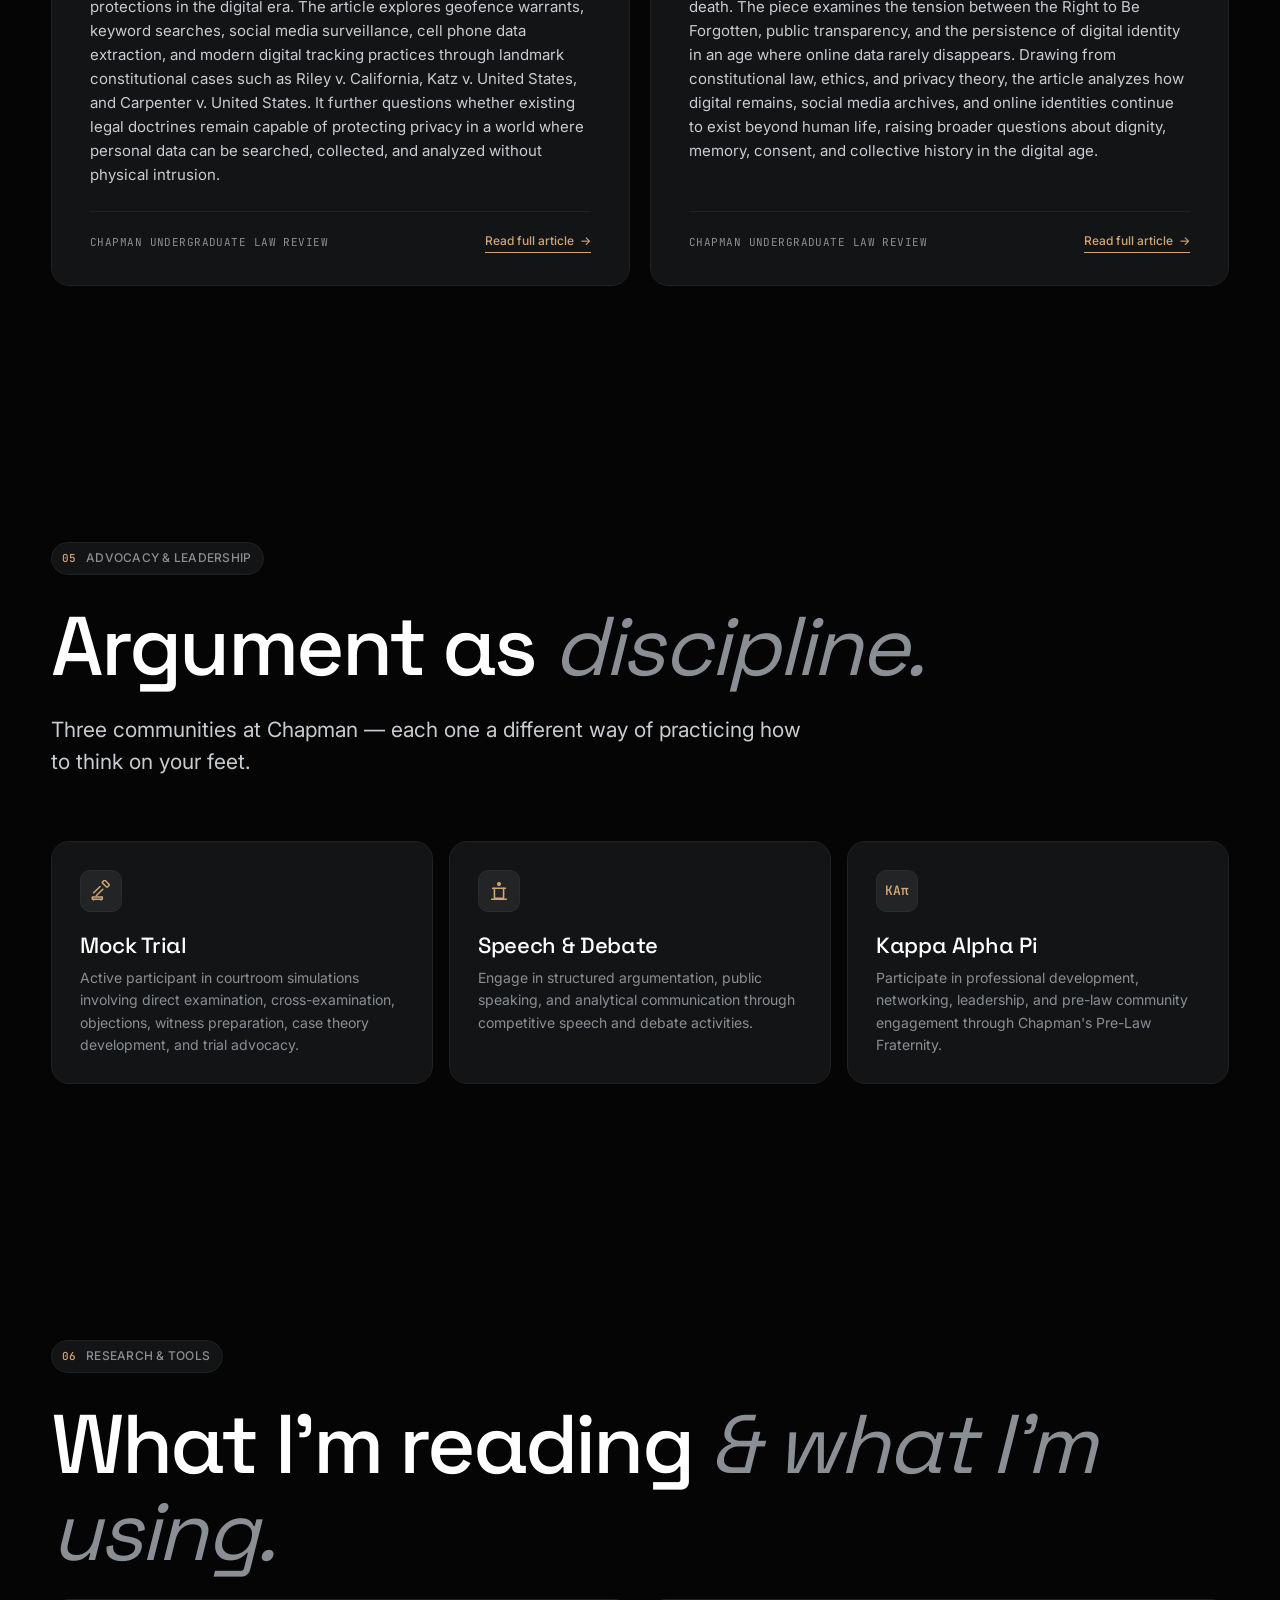
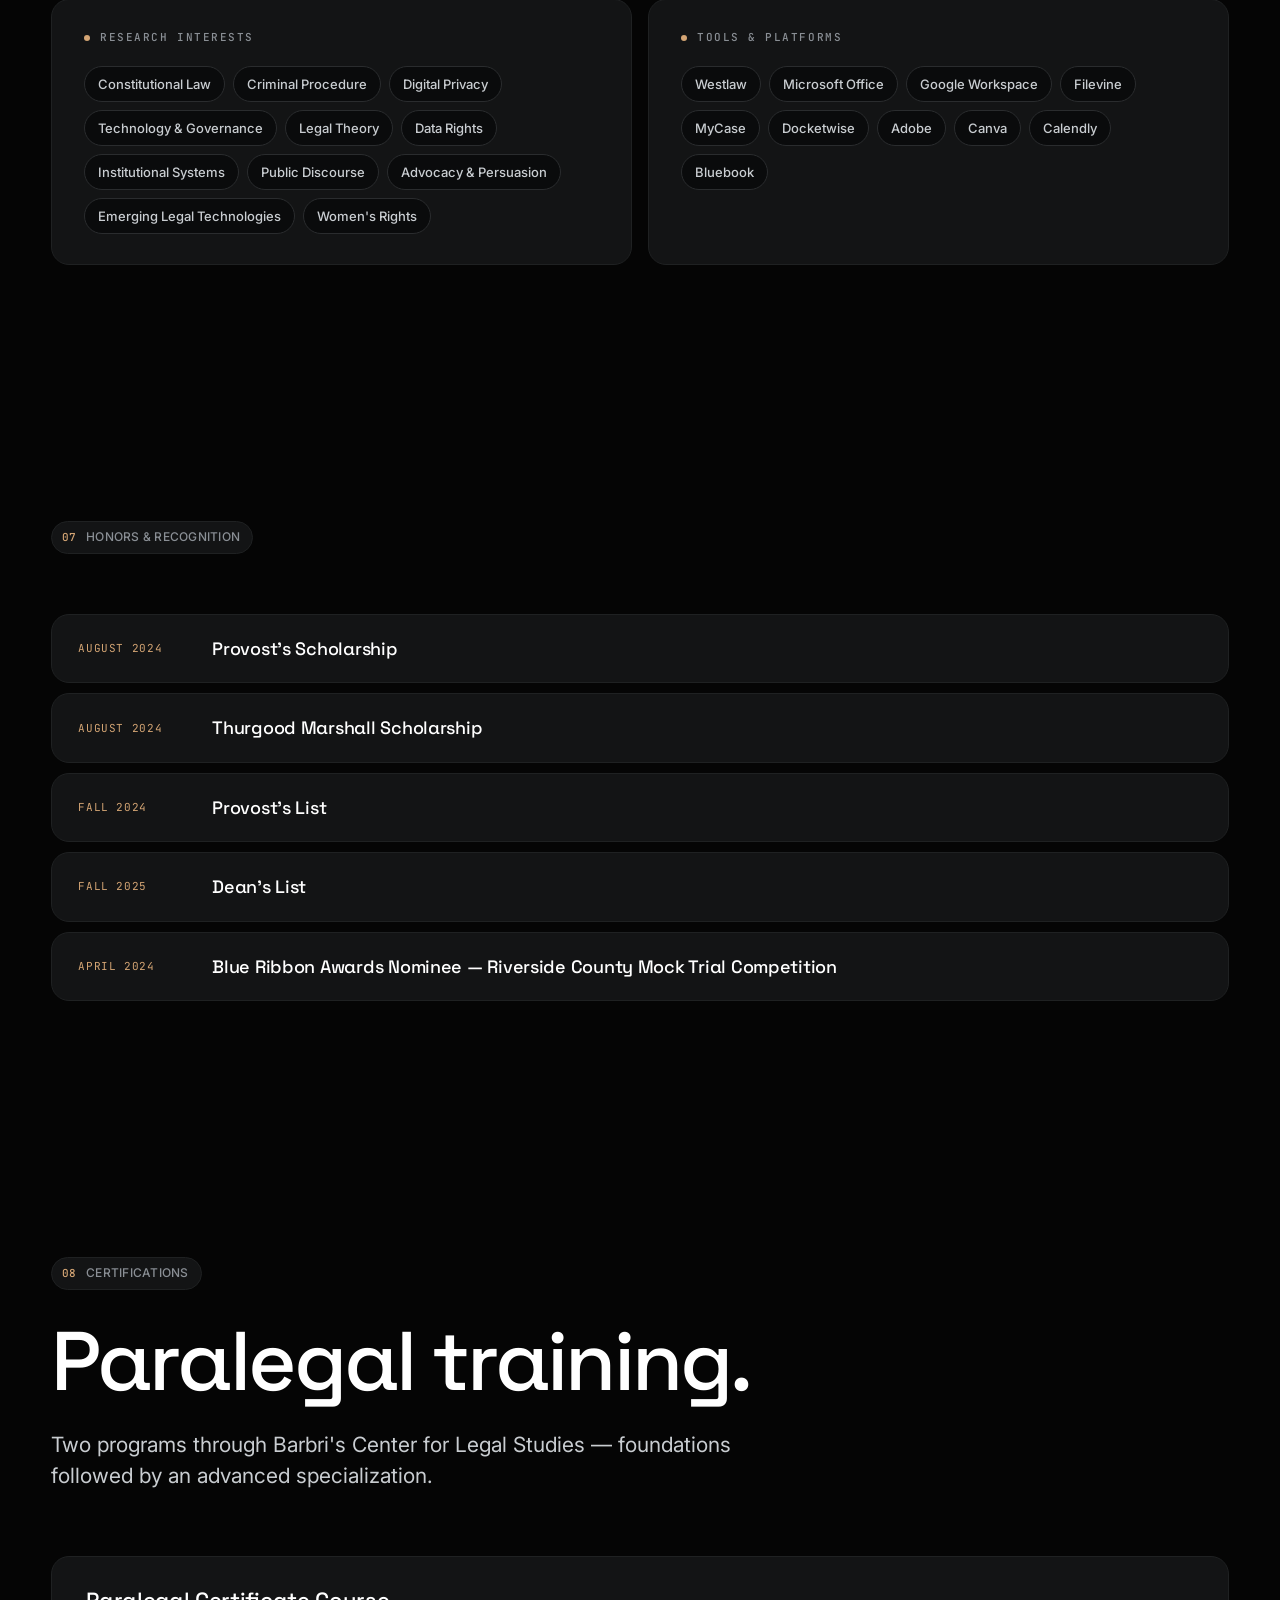
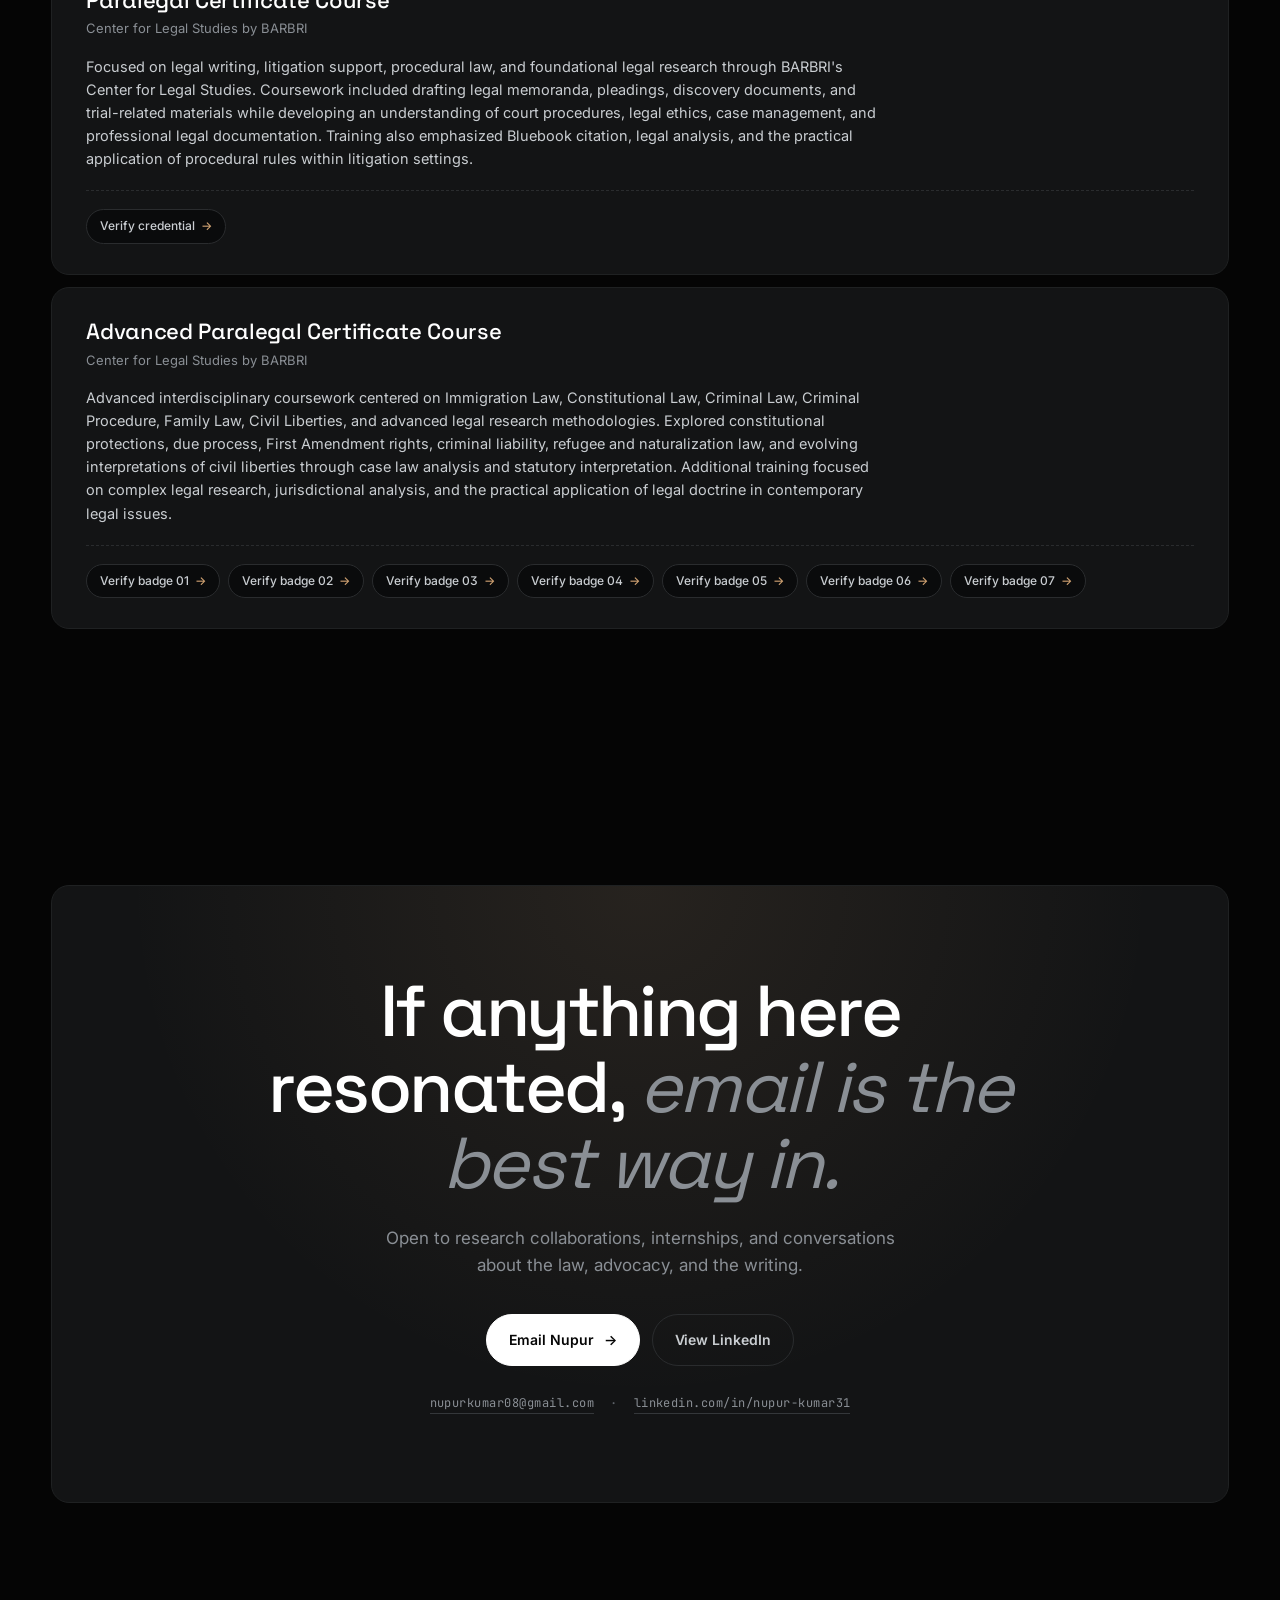
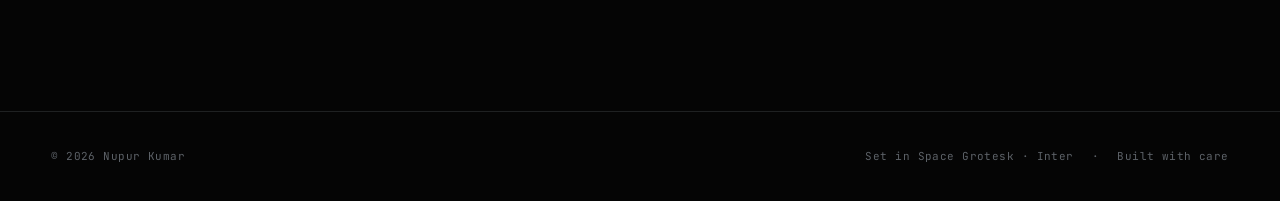
==== commit 4bef2358: "Add files via upload" ====
--- a/index.html
+++ b/index.html
@@ -428,46 +428,52 @@
 .paper-card.warn .pc-tag { color: rgba(255,255,255,.75); }
 .paper-card.warn .pc-body { color: #fff; }
 
-/* Floating hero cards — original scattered layout. Spread
-   across the hero so they frame the title and intro. */
-.pc-1 { top: 8%;  left: 6%;   width: 220px; transform: rotate(-6deg) translateZ(60px); }
-.pc-2 { top: 18%; right: 8%;  width: 240px; transform: rotate(7deg)  translateZ(120px); }
-.pc-3 { top: 54%; left: 2%;   width: 200px; transform: rotate(-3deg) translateZ(40px); }
-.pc-4 { top: 60%; right: 4%;  width: 230px; transform: rotate(8deg)  translateZ(80px); }
-.pc-5 { top: 32%; left: 38%;  width: 210px; transform: rotate(2deg)  translateZ(160px); }
-
-/* Tablet */
+/* Floating hero cards — DESKTOP / TABLET: clustered on the
+   RIGHT side, paired in two rows + one solo. Right margin is
+   generous enough that mouse-parallax + rotation extension
+   never push cards past the viewport edge. */
+.pc-1 { top: 8%;  right: 28%; width: 200px; transform: rotate(-5deg) translateZ(60px); }
+.pc-2 { top: 8%;  right: 6%;  width: 210px; transform: rotate(6deg)  translateZ(110px); }
+.pc-3 { top: 36%; right: 28%; width: 195px; transform: rotate(-4deg) translateZ(50px); }
+.pc-4 { top: 36%; right: 6%;  width: 205px; transform: rotate(5deg)  translateZ(120px); }
+.pc-5 { top: 64%; right: 16%; width: 225px; transform: rotate(-3deg) translateZ(80px); }
+
+/* Smaller laptop / iPad landscape — still right side, smaller */
 @media (max-width: 1100px) {
-  .pc-1 { width: 180px; left: 4%; }
-  .pc-2 { width: 195px; right: 4%; }
-  .pc-3 { width: 165px; left: 2%; }
-  .pc-4 { width: 185px; right: 2%; }
-  .pc-5 { width: 175px; left: 36%; }
-}
+  .pc-1 { width: 165px; right: 24%; }
+  .pc-2 { width: 175px; right: 5%;  }
+  .pc-3 { width: 160px; right: 24%; }
+  .pc-4 { width: 170px; right: 5%;  }
+  .pc-5 { width: 190px; right: 14%; }
+}
+/* iPad portrait */
 @media (max-width: 920px) {
   .pc-5 { display: none; }
-  .pc-1 { width: 160px; top: 6%;  left: 4%; }
-  .pc-2 { width: 170px; top: 10%; right: 4%; }
-  .pc-3 { width: 150px; top: 60%; left: 2%; }
-  .pc-4 { width: 160px; top: 64%; right: 2%; }
-  .paper-card { padding: 14px 16px; }
-  .paper-card .pc-body { font-size: 14px; }
-}
-/* Phone — keep 4 cards framing the title at the corners */
-@media (max-width: 600px) {
-  .pc-1 { width: 138px; top: 5%;  left: -2%;  opacity: .9; transform: rotate(-8deg) translateZ(40px); }
-  .pc-2 { width: 144px; top: 9%;  right: -3%; opacity: .9; transform: rotate(9deg)  translateZ(80px); }
-  .pc-3 { width: 132px; top: 70%; left: -3%;  opacity: .82; transform: rotate(-5deg) translateZ(20px); }
-  .pc-4 { width: 138px; top: 74%; right: -2%; opacity: .82; transform: rotate(7deg)  translateZ(60px); }
+  .pc-1 { width: 145px; top: 7%;  right: 32%; }
+  .pc-2 { width: 155px; top: 7%;  right: 6%; }
+  .pc-3 { width: 140px; top: 30%; right: 32%; }
+  .pc-4 { width: 150px; top: 30%; right: 6%; }
+  .paper-card { padding: 13px 15px; }
+  .paper-card .pc-body { font-size: 13px; line-height: 1.22; }
+  .paper-card .pc-tag  { font-size: 9.5px; }
+}
+/* PHONE — switch to scattered layout framing the title at corners */
+@media (max-width: 700px) {
+  .pc-5 { display: none; }
+  .pc-1 { width: 138px; top: 5%;  left: -2%;  right: auto; opacity: .9;  transform: rotate(-8deg) translateZ(40px); }
+  .pc-2 { width: 144px; top: 9%;  right: -3%; left: auto;  opacity: .9;  transform: rotate(9deg)  translateZ(80px); }
+  .pc-3 { width: 132px; top: 70%; left: -3%;  right: auto; opacity: .82; transform: rotate(-5deg) translateZ(20px); }
+  .pc-4 { width: 138px; top: 74%; right: -2%; left: auto;  opacity: .82; transform: rotate(7deg)  translateZ(60px); }
   .paper-card .pc-tag  { font-size: 9px; margin-bottom: 6px; }
   .paper-card .pc-body { font-size: 12.5px; line-height: 1.22; }
   .paper-card { padding: 11px 13px; border-radius: 12px; }
 }
+/* Tiny phones — drop one card */
 @media (max-width: 380px) {
   .pc-3 { display: none; }
-  .pc-1 { width: 124px; top: 4%; left: -4%; }
-  .pc-2 { width: 128px; top: 7%; right: -4%; }
-  .pc-4 { width: 124px; top: 76%; right: -3%; }
+  .pc-1 { width: 124px; top: 4%; left: -4%; right: auto; }
+  .pc-2 { width: 128px; top: 7%; right: -4%; left: auto; }
+  .pc-4 { width: 124px; top: 76%; right: -3%; left: auto; }
 }
 
 .hero-fg {
@@ -826,43 +832,68 @@
 @media (max-width: 920px) {
   .paper-stack { gap: 14vh; padding: 8vh 0 12vh; }
   .paper-row.pair { gap: 18px; }
-  .paper-row.pair .paper-3d { width: min(330px, 46vw); aspect-ratio: 3.4 / 5; }
-  .paper-row.solo .paper-3d { width: min(460px, 90vw); }
-  .paper-row.pair .paper-3d .p-title { font-size: 20px; }
-  .paper-3d .p-meta  { font-size: 12.5px; }
-}
-/* Phone — paired rows stack to single column for readability */
-@media (max-width: 700px) {
-  .paper-row.pair { flex-direction: column; gap: 9vh; }
-  .paper-row.pair .paper-3d { width: min(440px, 88vw); aspect-ratio: 4 / 5; }
+  .paper-row.pair .paper-3d { width: min(320px, 45vw); aspect-ratio: 3.4 / 5; padding: 22px 24px; }
+  .paper-row.solo .paper-3d { width: min(440px, 88vw); }
+  .paper-row.pair .paper-3d .p-title { font-size: 20px; line-height: 1.1; }
+  .paper-3d .p-meta  { font-size: 12.5px; max-width: 70%; }
+}
+/* Tablet portrait / large phone — paired rows collapse to single column */
+@media (max-width: 768px) {
+  .papers { padding: 72px var(--gutter) 72px; }
+  .paper-stack { gap: 10vh; padding: 6vh 0 10vh; }
+  .paper-row.pair { flex-direction: column; gap: 10vh; }
+  .paper-row.pair .paper-3d {
+    width: min(440px, 88vw);
+    aspect-ratio: 1.15 / 1;     /* shorter — easier to see whole card on phone */
+    padding: 24px 26px;
+  }
+  .paper-row.solo .paper-3d {
+    width: min(440px, 88vw);
+    aspect-ratio: 1.15 / 1;
+    padding: 24px 26px;
+  }
+  .paper-3d .p-title { font-size: 22px; line-height: 1.12; }
+  .paper-3d .p-meta  { font-size: 12.5px; max-width: 70%; }
 }
 @media (max-width: 600px) {
-  .papers { padding: 64px var(--gutter) 64px; }
-  .paper-stack { gap: 9vh; padding: 4vh 0 8vh; }
-  .paper-row.pair { gap: 9vh; }
+  .papers { padding: 56px 18px 56px; }
+  .paper-stack { gap: 8vh; padding: 4vh 0 8vh; }
+  .paper-row.pair { gap: 8vh; }
   .paper-row.pair .paper-3d,
   .paper-row.solo .paper-3d {
     width: 92vw;
     aspect-ratio: 1.05 / 1;
-    padding: 22px 22px 20px;
+    padding: 20px 20px 18px;
     border-radius: 14px;
   }
-  .paper-3d .p-title { font-size: 20px; }
-  .paper-3d .p-meta  { font-size: 11.5px; max-width: 65%; }
+  .paper-3d .p-title { font-size: 19px; line-height: 1.15; }
+  .paper-3d .p-meta  { font-size: 11.5px; max-width: 64%; }
   .paper-3d .p-stamp { font-size: 9px; padding: 3px 8px; }
   .paper-3d .p-top   { font-size: 10px; }
   .paper-3d .p-tag   { padding: 4px 9px 4px 7px; }
-  .papers-head { margin-bottom: 36px; }
-}
-@media (max-width: 380px) {
+  .papers-head { margin-bottom: 32px; }
+  .papers-head h2 { font-size: clamp(28px, 8vw, 40px); }
+  .papers-head p { font-size: 14px; }
+}
+@media (max-width: 480px) {
+  .paper-stack { gap: 7vh; }
+  .paper-row.pair { gap: 7vh; }
   .paper-row.pair .paper-3d,
   .paper-row.solo .paper-3d {
     aspect-ratio: 1 / 1;
     padding: 18px 18px 16px;
   }
-  .paper-3d .p-title { font-size: 18px; }
-  .paper-3d .p-meta  { font-size: 11px; max-width: 100%; }
-  .paper-3d .p-bot   { flex-direction: column; align-items: flex-start; gap: 10px; }
+  .paper-3d .p-title { font-size: 17px; }
+  .paper-3d .p-meta  { font-size: 10.5px; max-width: 100%; }
+  .paper-3d .p-bot   { flex-direction: column; align-items: flex-start; gap: 8px; }
+}
+@media (max-width: 360px) {
+  .paper-3d .p-title { font-size: 16px; }
+  .paper-row.pair .paper-3d,
+  .paper-row.solo .paper-3d {
+    padding: 16px 16px 14px;
+    border-radius: 12px;
+  }
 }
 
 /* ════════════════════════════════════════
@@ -1788,28 +1819,26 @@
   <!-- ─── HERO ─── -->
   <section class="hero" id="home">
     <div class="hero-bg" aria-hidden="true">
-      <!-- 1 & 2: cream article cards -->
+      <!-- 5 thematic identity cards -->
       <div class="paper-card pc-1 cream" data-depth="0.7">
-        <span class="pc-tag">2025 · Article</span>
-        <span class="pc-body">Beyond the Warrant — Privacy in the Age of Digital Searches</span>
+        <span class="pc-tag">Law Review</span>
+        <span class="pc-body">Privacy · Surveillance · Rights</span>
       </div>
       <div class="paper-card pc-2 cream" data-depth="1.1">
-        <span class="pc-tag">2026 · Article</span>
-        <span class="pc-body">Echoes After Death — The Right to Be Forgotten</span>
+        <span class="pc-tag">Mock Trial</span>
+        <span class="pc-body">Direct · Cross · Closing</span>
       </div>
-      <!-- 3 & 4: dark certificate cards -->
       <div class="paper-card pc-3 dark" data-depth="0.5">
-        <span class="pc-tag">Certificate</span>
-        <span class="pc-body">Paralegal Certificate Course — BARBRI</span>
+        <span class="pc-tag">Legal Studies</span>
+        <span class="pc-body">Justice · Institutions · Advocacy</span>
       </div>
       <div class="paper-card pc-4 dark" data-depth="0.9">
-        <span class="pc-tag">Certificate</span>
-        <span class="pc-body">Advanced Paralegal Certificate — BARBRI</span>
+        <span class="pc-tag">Women's Rights</span>
+        <span class="pc-body">Gender · Equality · Power</span>
       </div>
-      <!-- 5: warn-red Education card -->
       <div class="paper-card pc-5 warn" data-depth="1.4">
-        <span class="pc-tag">Education</span>
-        <span class="pc-body">Triple Major — Pol. Sci · Sociology · Legal Studies</span>
+        <span class="pc-tag">Public Discourse</span>
+        <span class="pc-body">Advocacy · Communication · Argumentation</span>
       </div>
     </div>
 
@@ -2016,7 +2045,6 @@
       <article class="exp-card reveal delay-2" data-tilt>
         <div class="exp-period">
           <span class="yr">Nov 2024 - Present</span>
-          <span class="now">Now</span>
         </div>
         <div>
           <h3 class="exp-role">Writer</h3>
@@ -2065,14 +2093,17 @@
     <div class="adv-grid">
       <article class="adv-card reveal" data-tilt>
         <div class="icon" aria-hidden="true">
-          <svg viewBox="0 0 24 24" fill="none" stroke="currentColor" stroke-width="1.7" stroke-linecap="round" stroke-linejoin="round">
-            <!-- gavel head -->
-            <path d="M13 4l7 7-3 3-7-7z"/>
+          <svg viewBox="0 0 24 24" fill="none" stroke="currentColor" stroke-width="1.6" stroke-linecap="round" stroke-linejoin="round">
+            <!-- gavel head (rectangle, rotated) -->
+            <rect x="13.5" y="2" width="7.5" height="4" rx="0.6" transform="rotate(45 17.25 4)"/>
             <!-- handle -->
-            <line x1="11" y1="6" x2="4" y2="13"/>
-            <line x1="14" y1="9" x2="7" y2="16"/>
-            <!-- striking block / base -->
-            <line x1="3" y1="20" x2="14" y2="20"/>
+            <path d="M11 7l-7 7"/>
+            <path d="M14 10l-7 7"/>
+            <!-- striking sound block -->
+            <rect x="2.5" y="18.5" width="11" height="2.5" rx="0.4"/>
+            <!-- base support lines -->
+            <path d="M4 21v.8"/>
+            <path d="M12 21v.8"/>
           </svg>
         </div>
         <h4>Mock Trial</h4>
@@ -2406,9 +2437,11 @@
       paperCards.forEach(card => {
         const depth = parseFloat(card.dataset.depth || '0.6');
         const base = baseTransforms.get(card) || '';
-        const py = scrollY * depth * 0.18;       // parallax shift
-        const tx = mouseX * depth * 14;
-        const ty = mouseY * depth * 10;
+        const py = scrollY * depth * 0.18;       // parallax shift on scroll
+        // Mouse parallax — kept gentle so cards don't drift
+        // far enough to clip against the viewport edge.
+        const tx = mouseX * depth * 8;
+        const ty = mouseY * depth * 6;
         card.style.transform = `${base} translate3d(${tx.toFixed(1)}px, ${(-py + ty).toFixed(1)}px, 0)`;
       });
     }
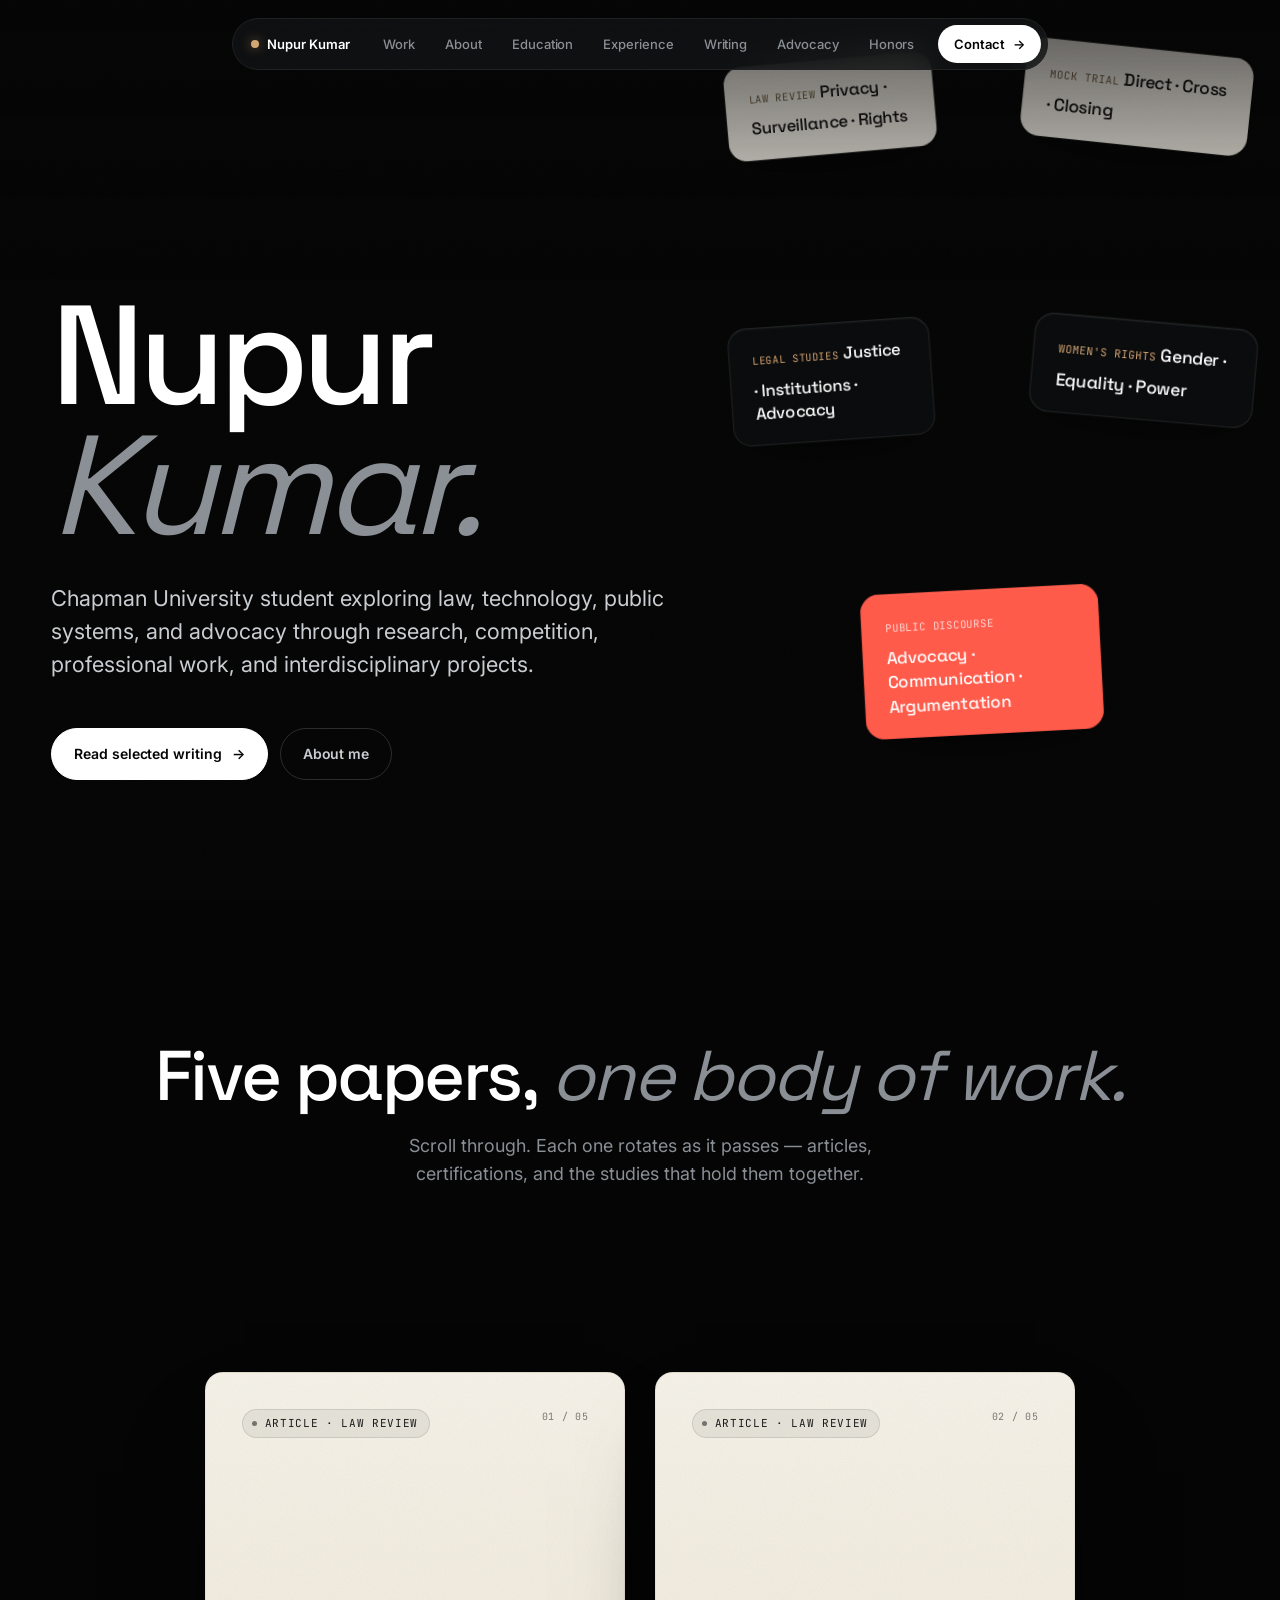
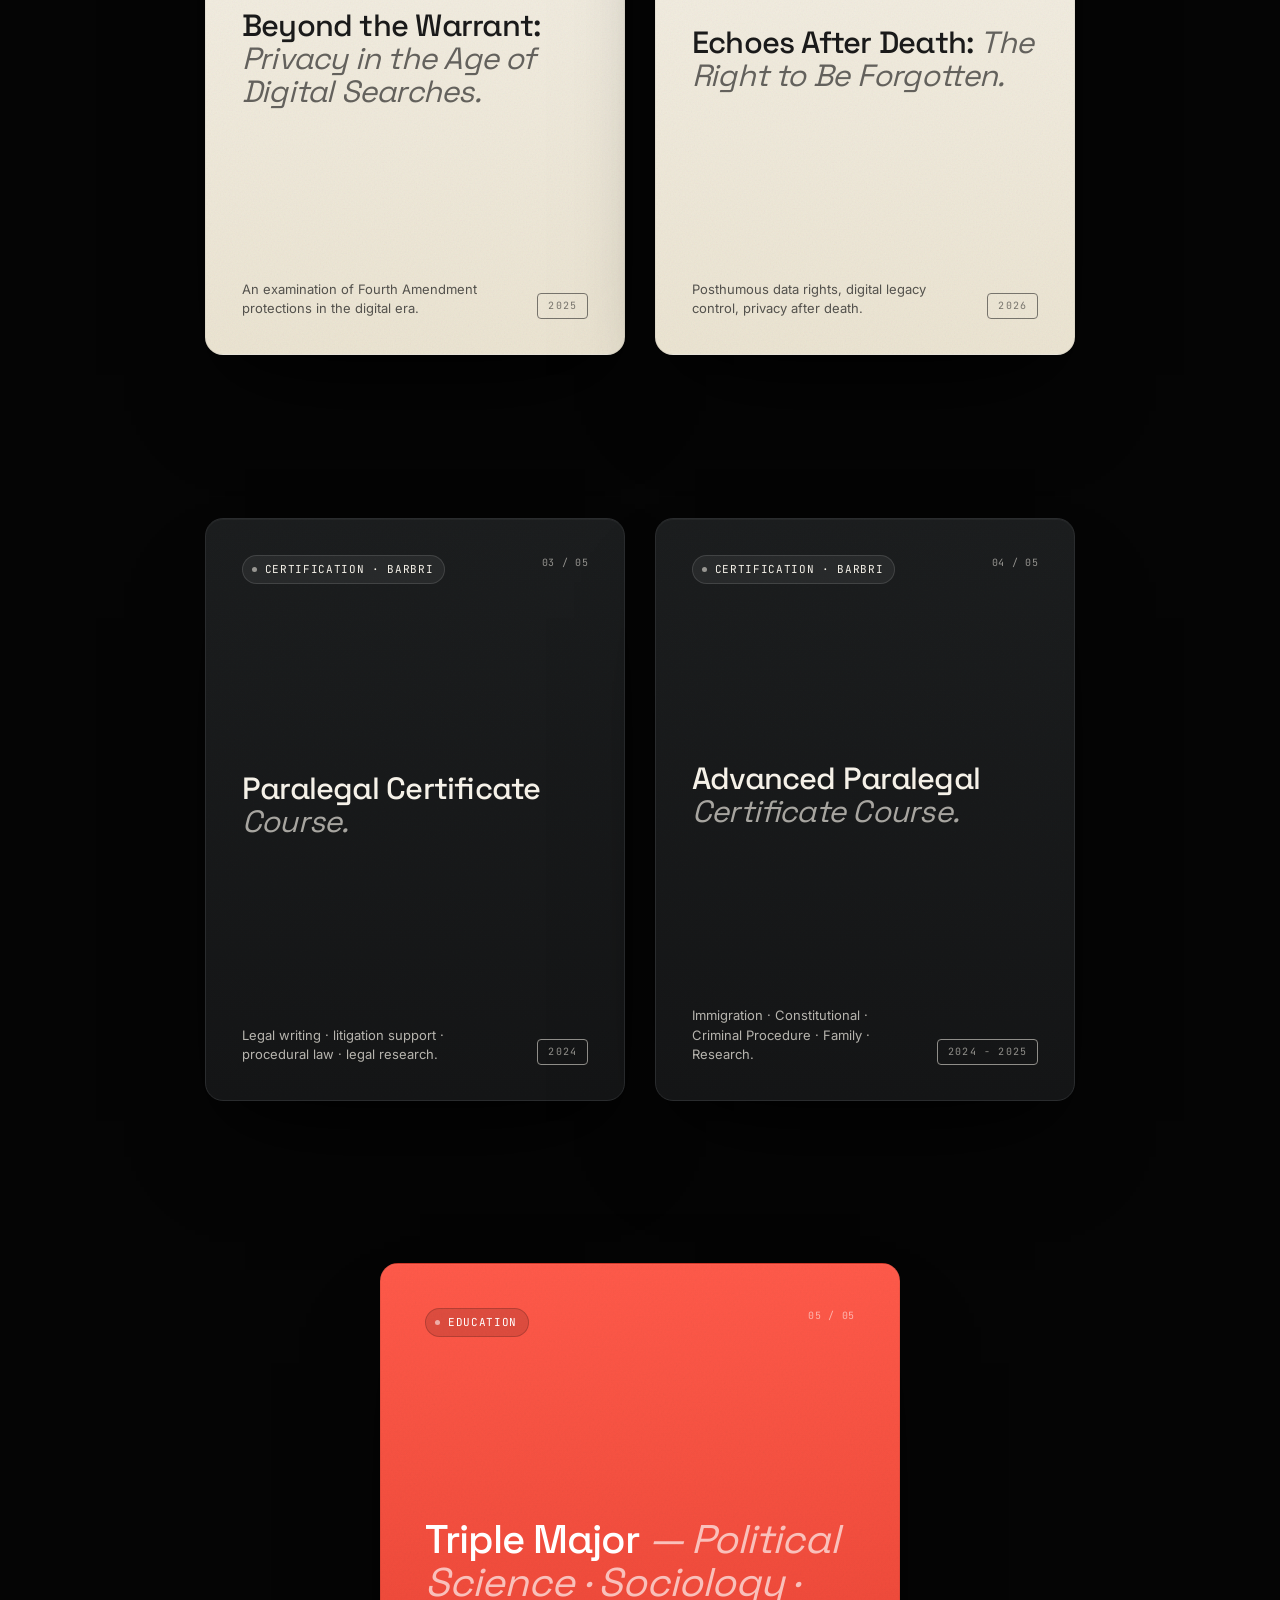
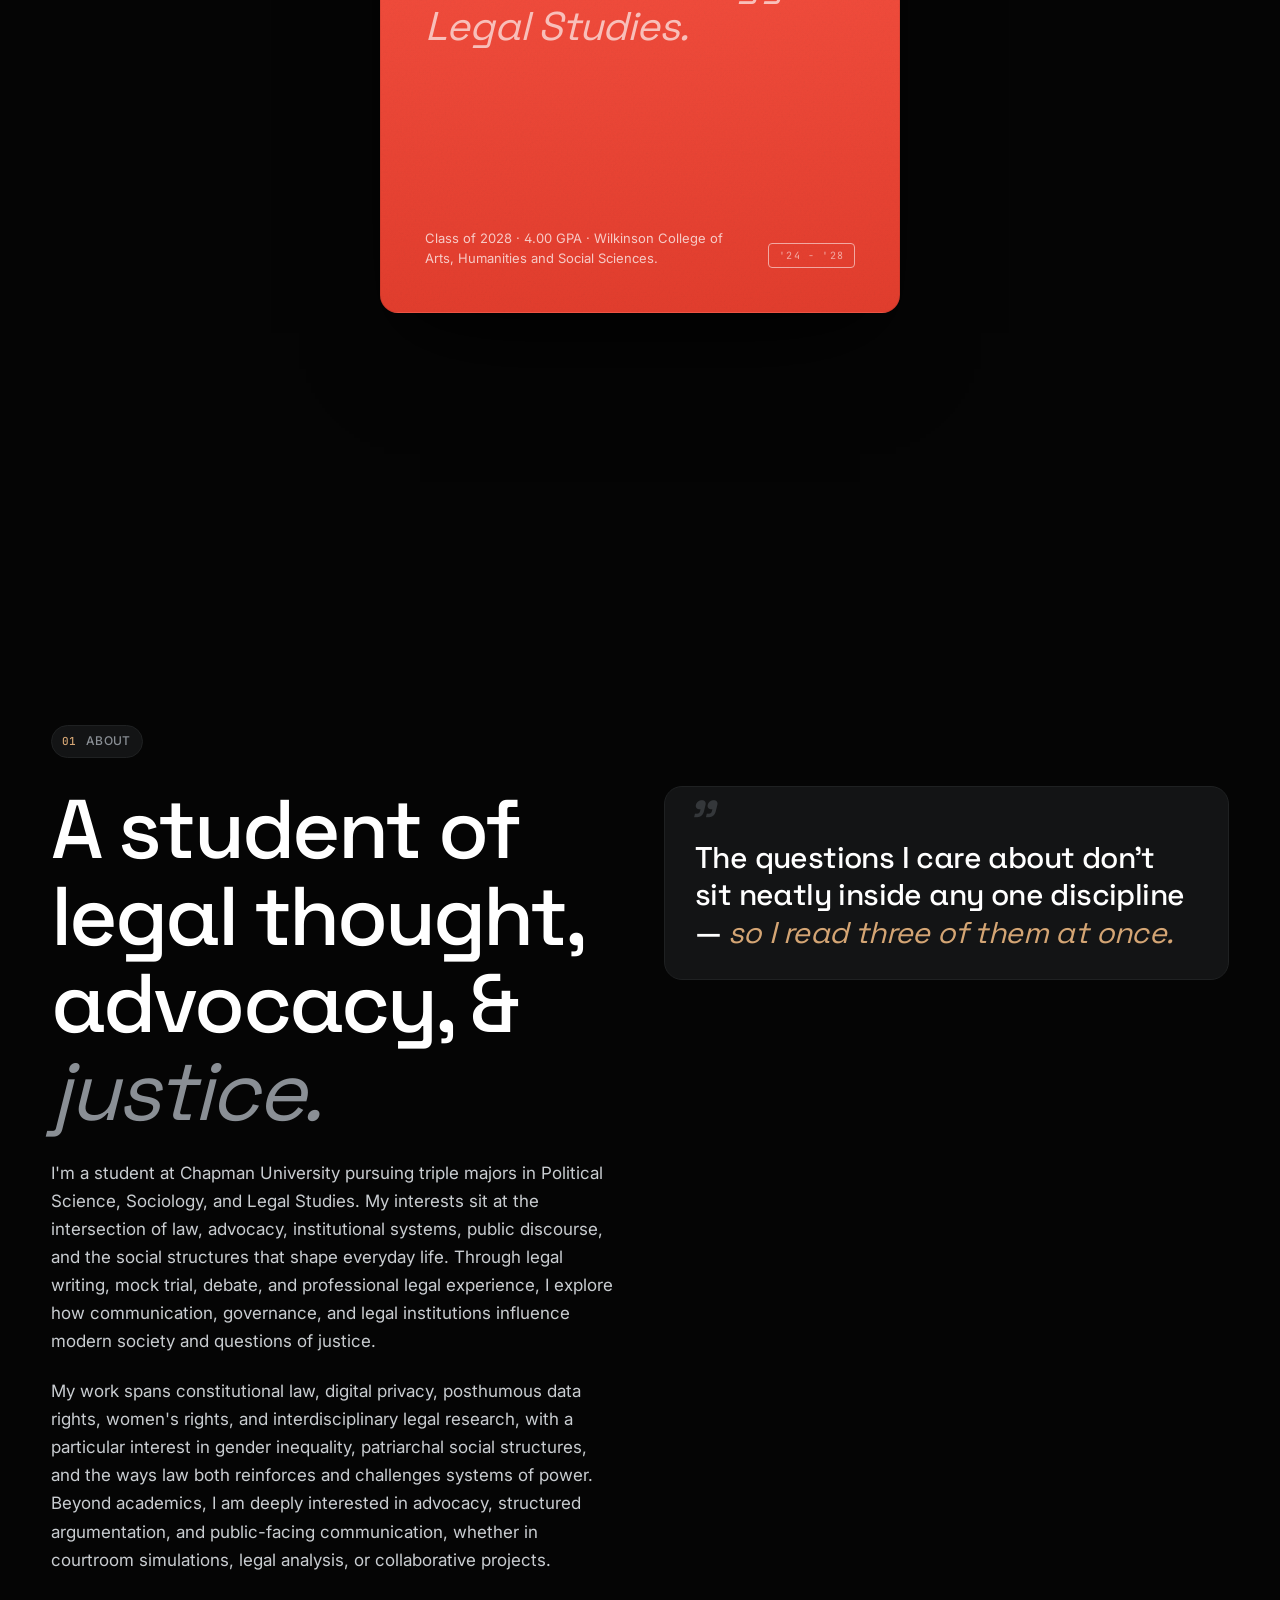
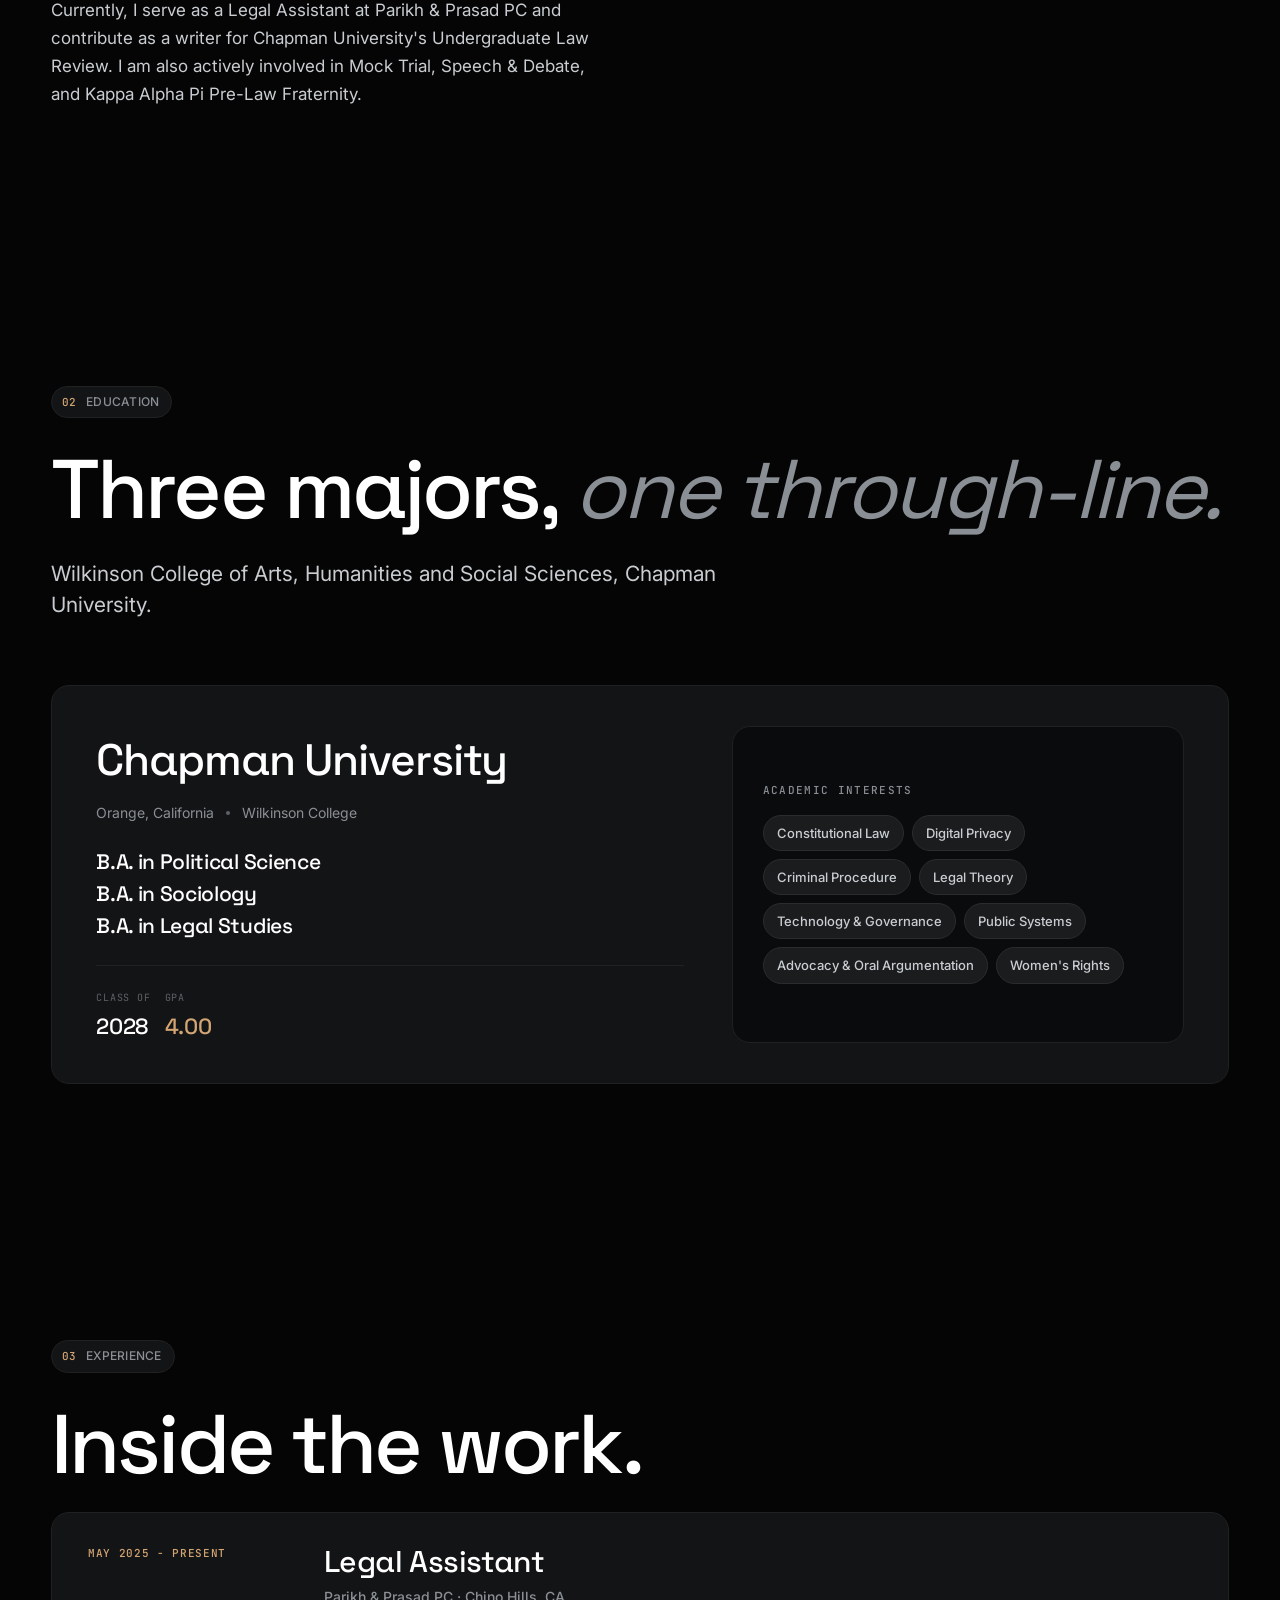
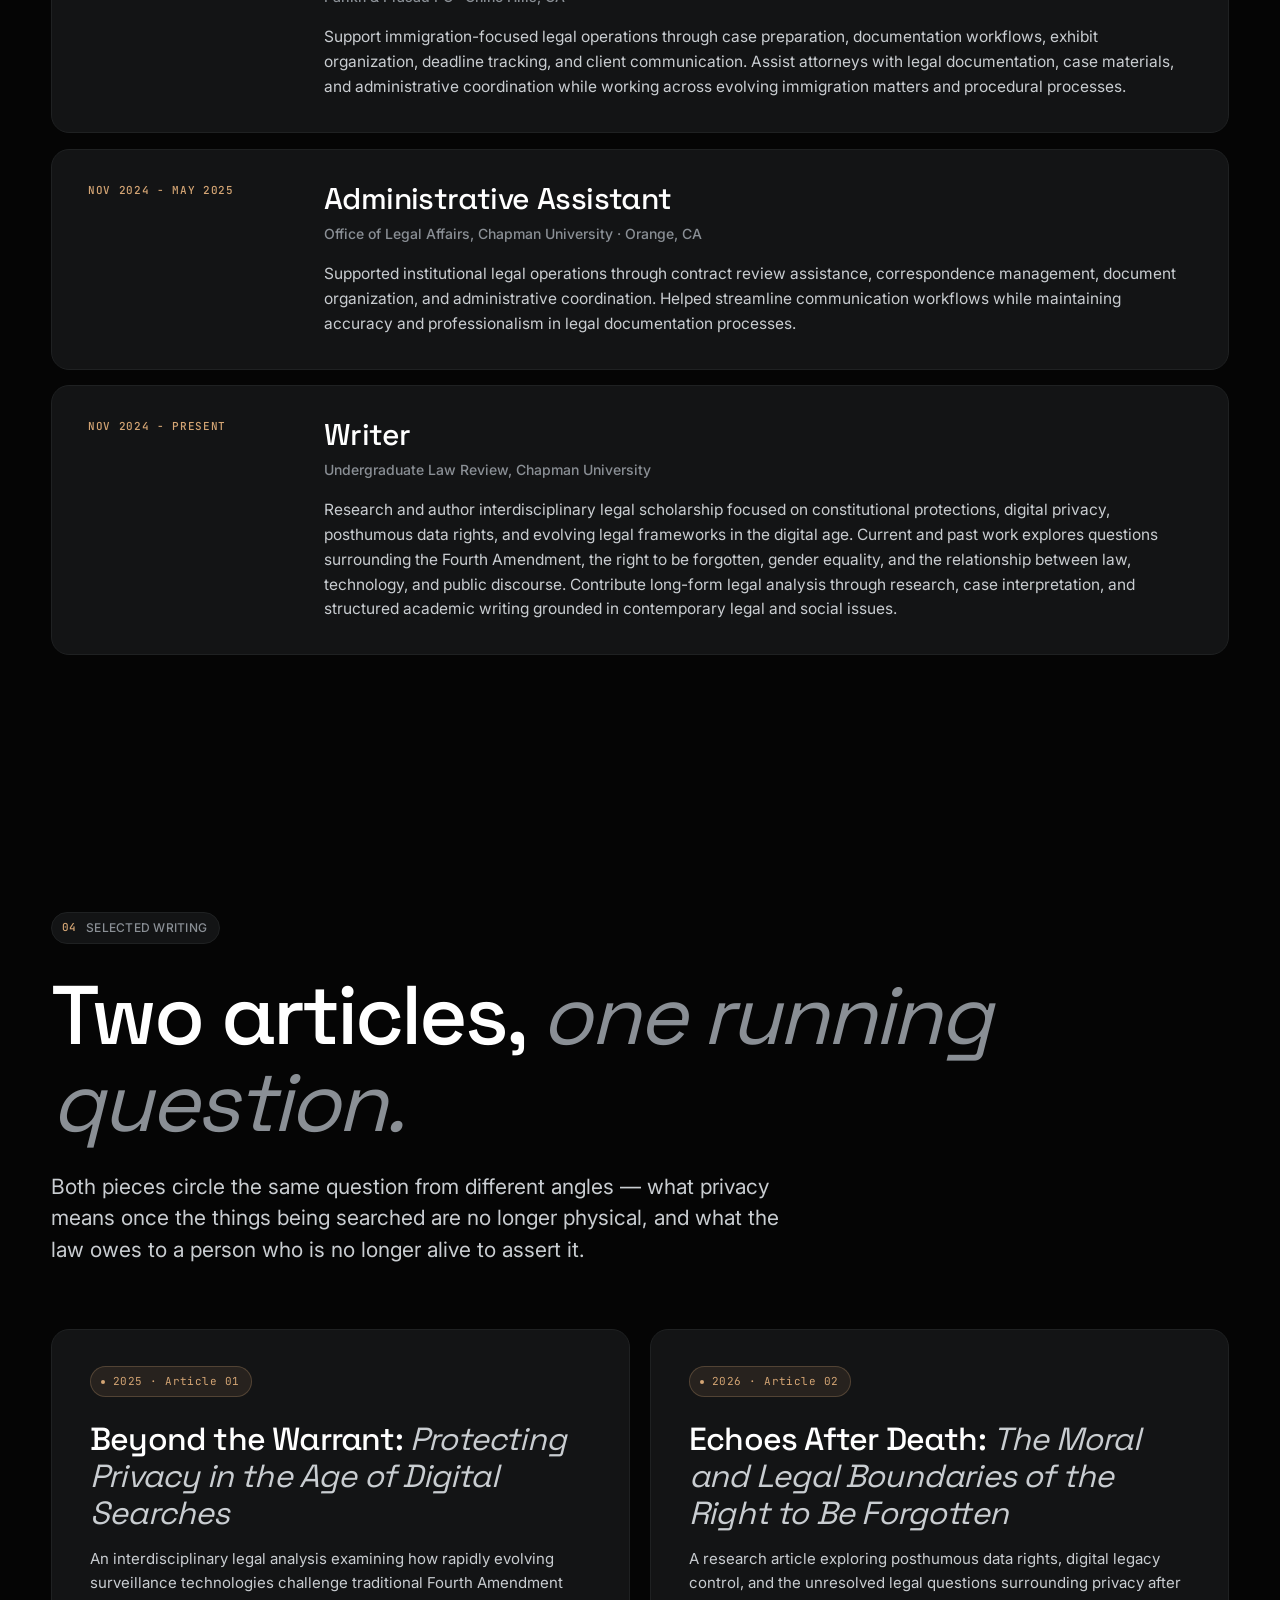
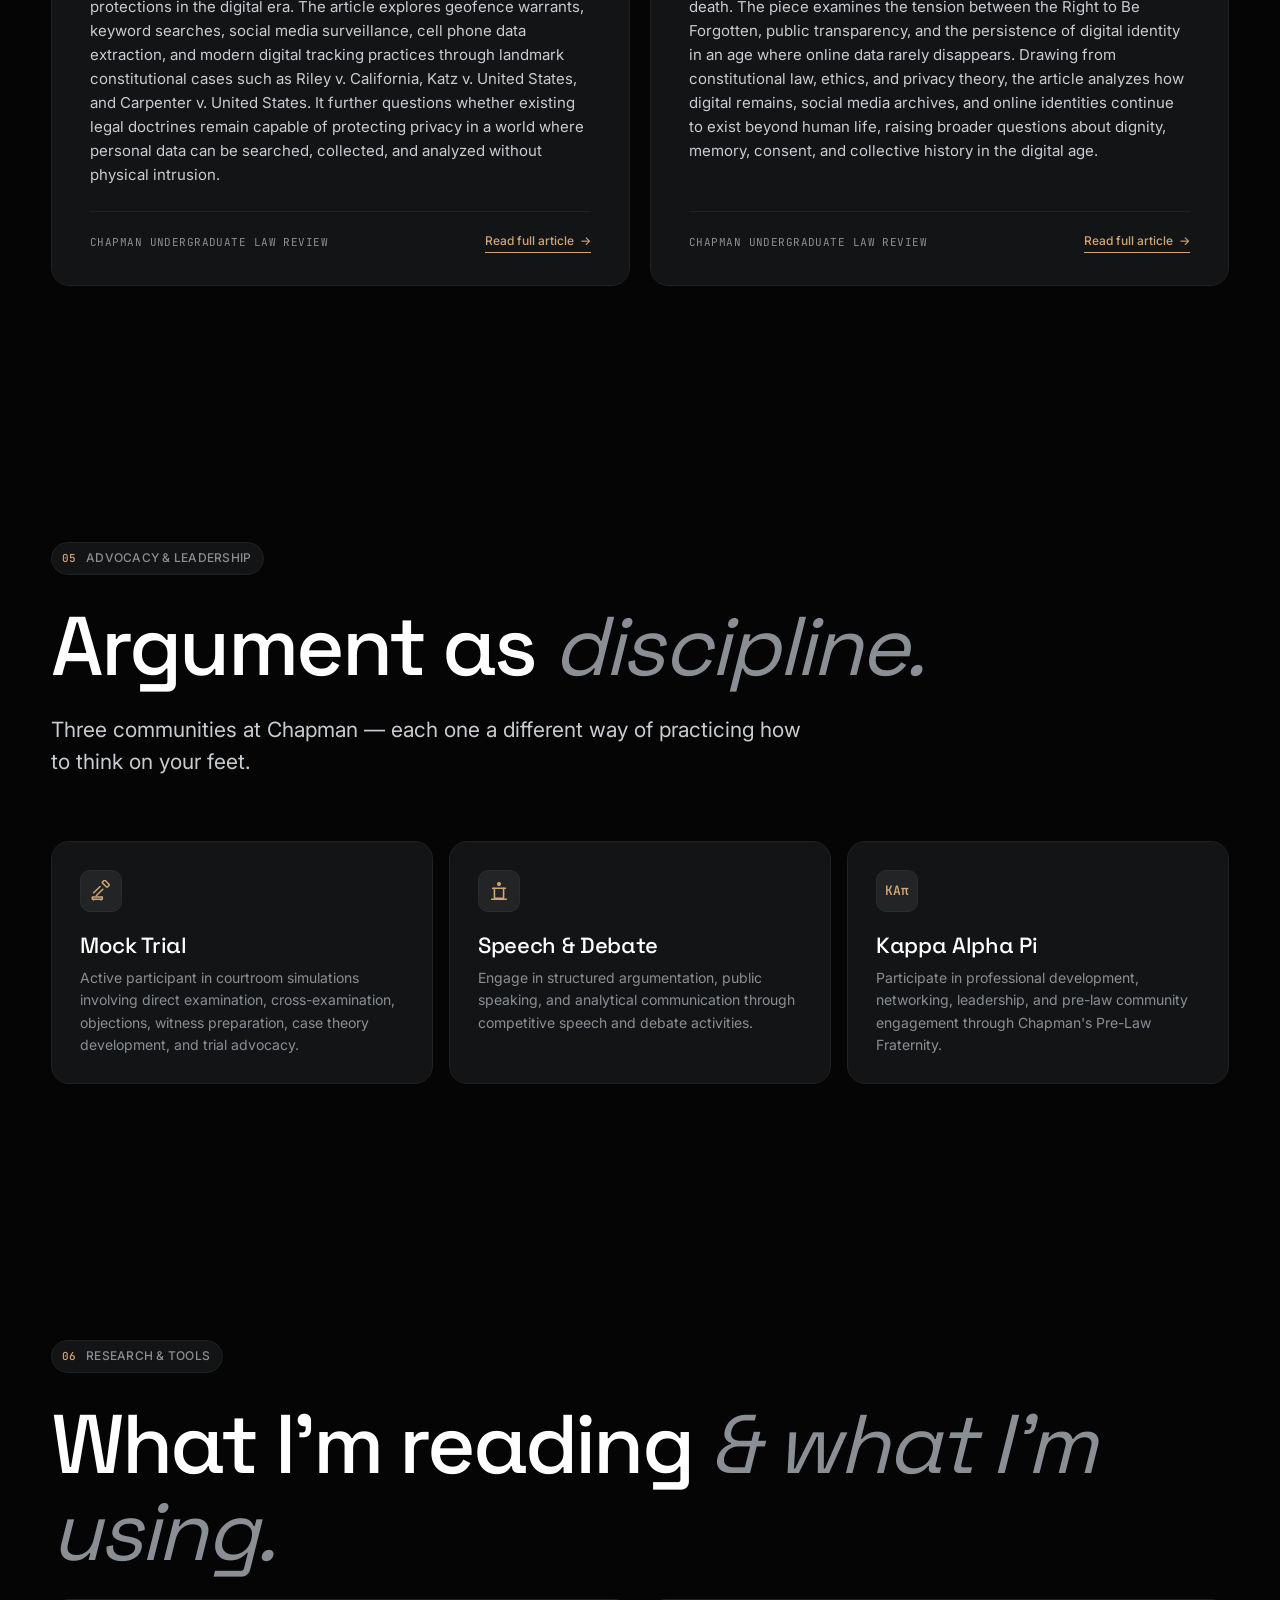
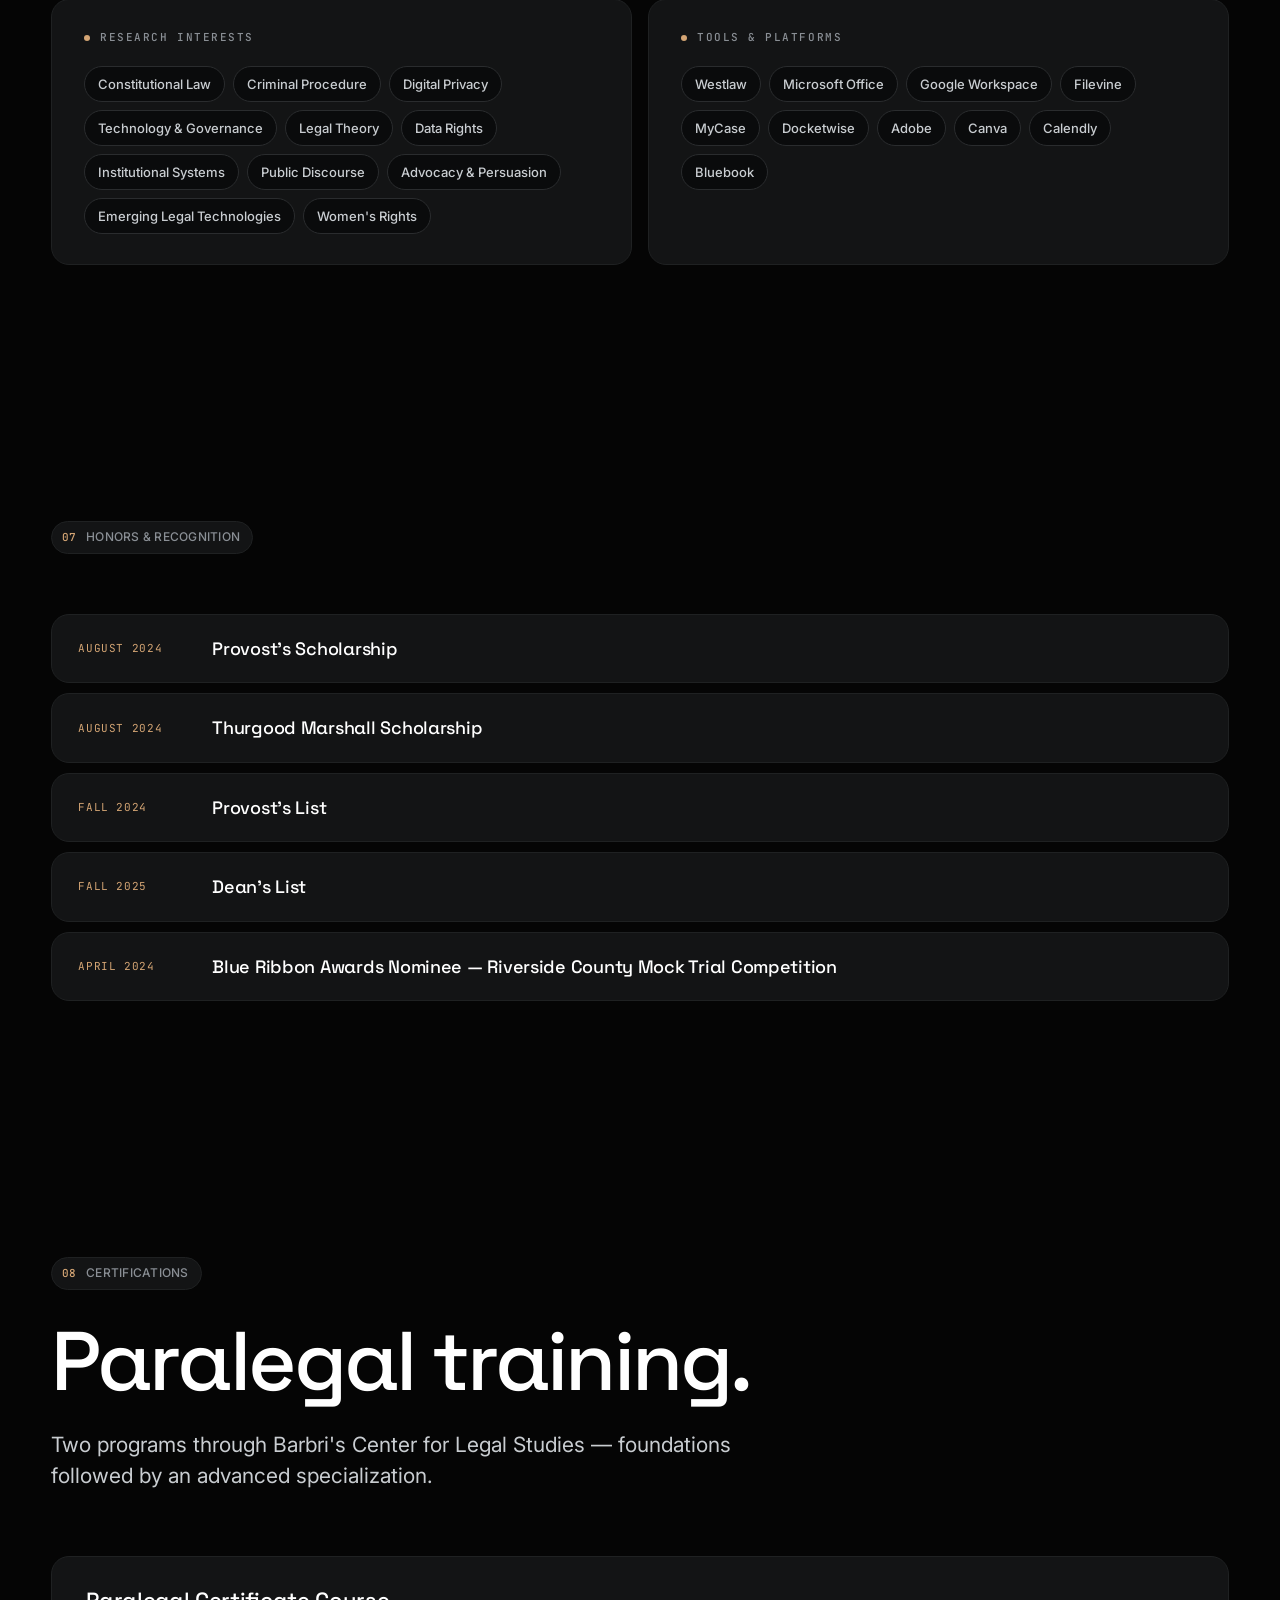
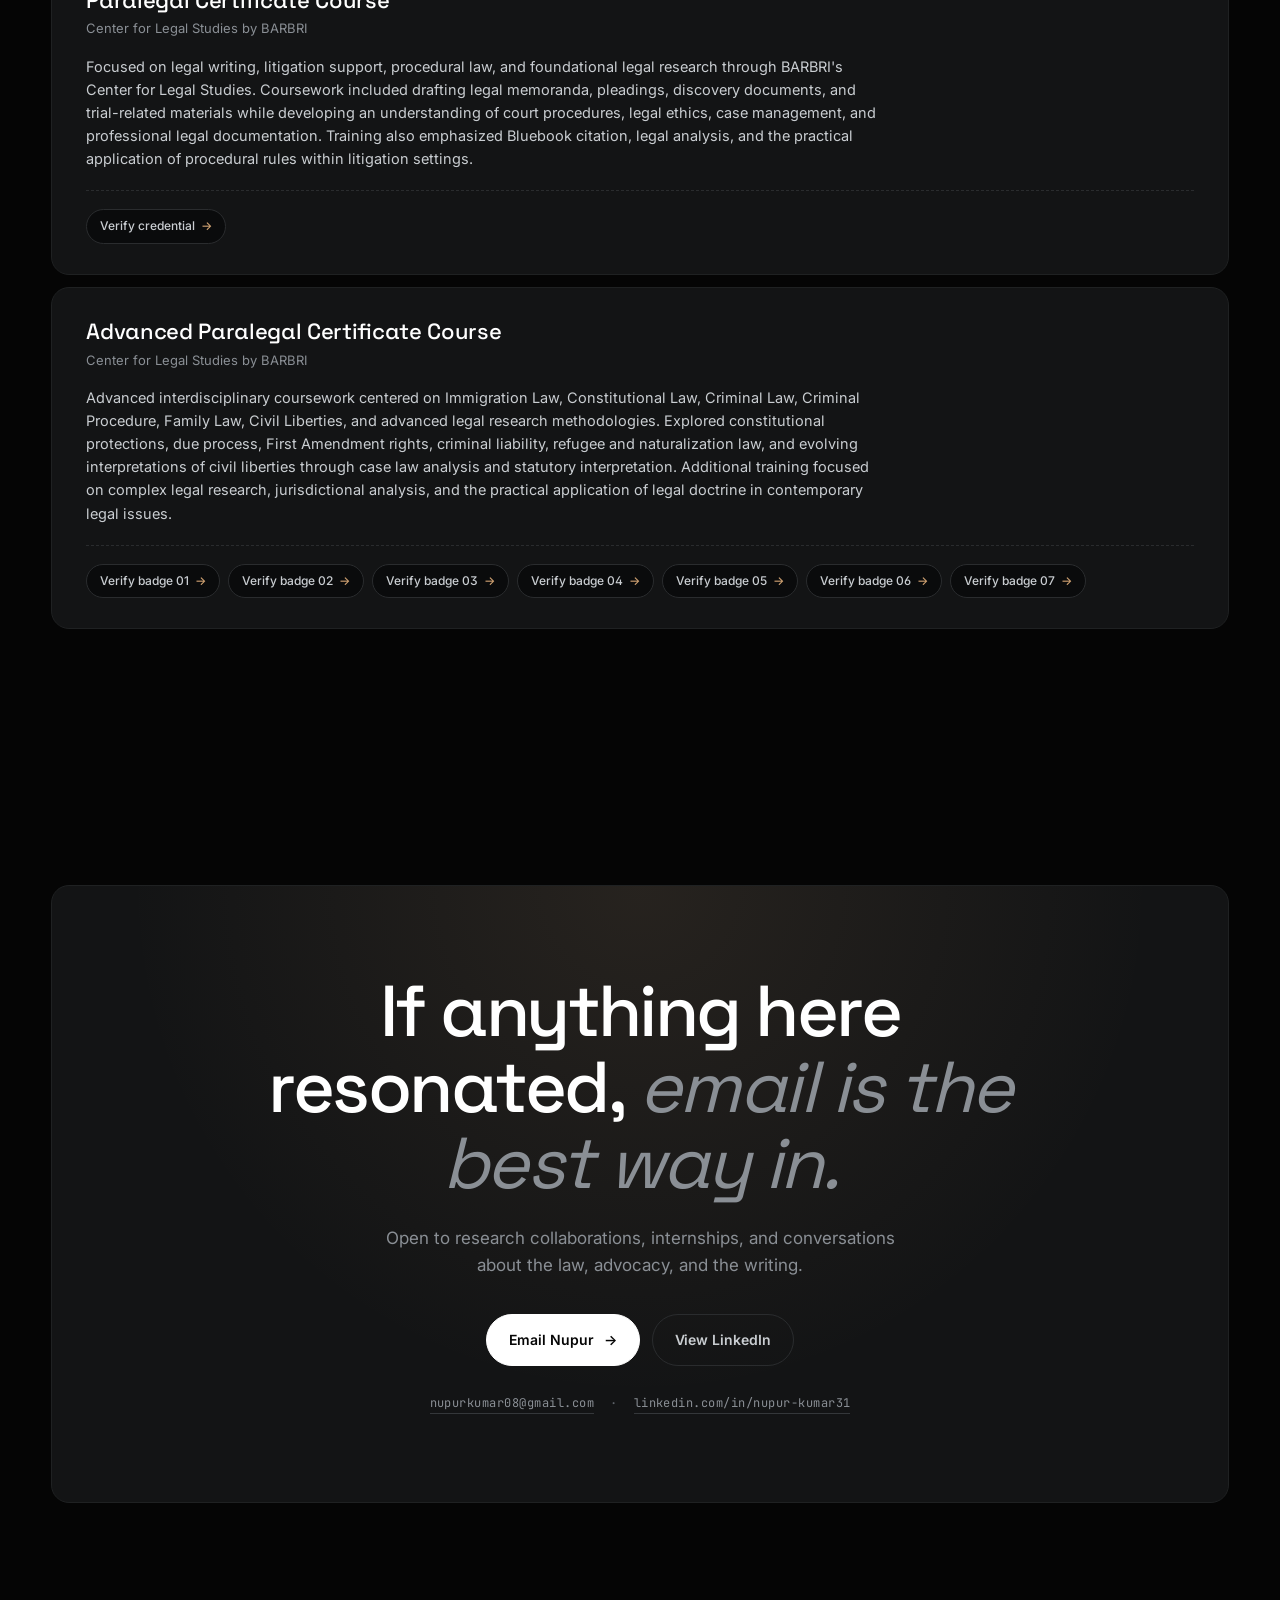
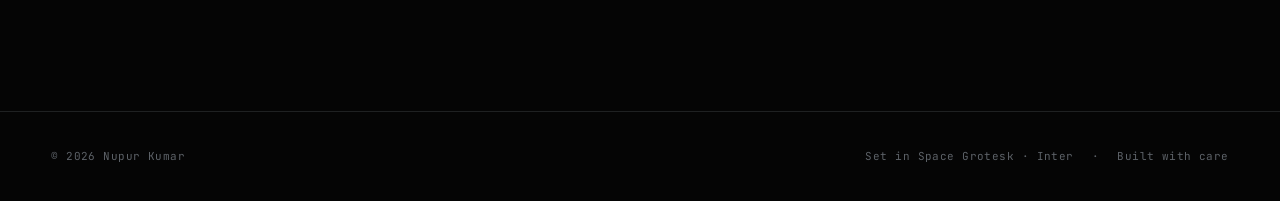
==== commit 641ba5e3: "Add files via upload" ====
--- a/index.html
+++ b/index.html
@@ -796,8 +796,9 @@
   font-weight: 500;
   letter-spacing: -0.025em;
   line-height: 1.08;
-}
-.paper-3d .p-title em { font-style: italic; opacity: .65; font-weight: 400; }
+  color: inherit;            /* respect per-variant color (cream → dark text) */
+}
+.paper-3d .p-title em { font-style: italic; opacity: .65; font-weight: 400; color: inherit; }
 .paper-3d .p-bot {
   display: flex;
   justify-content: space-between;
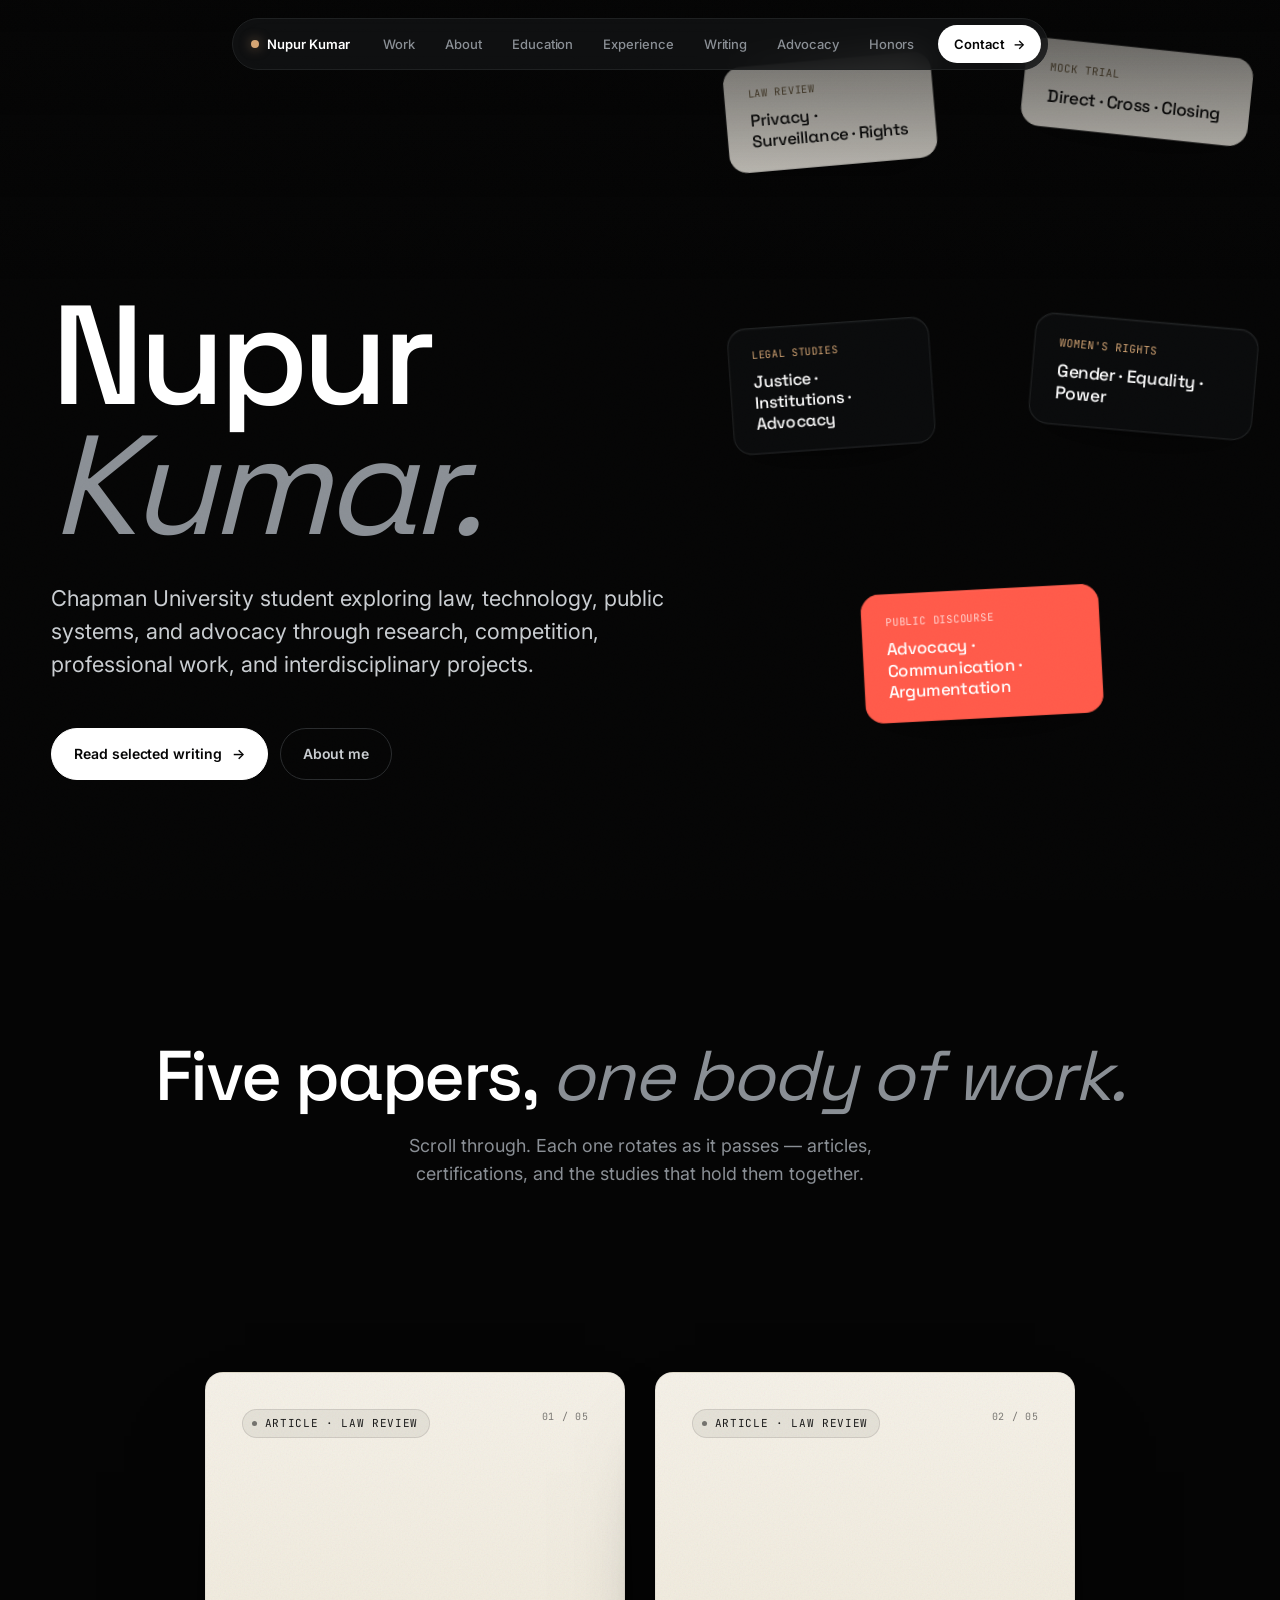
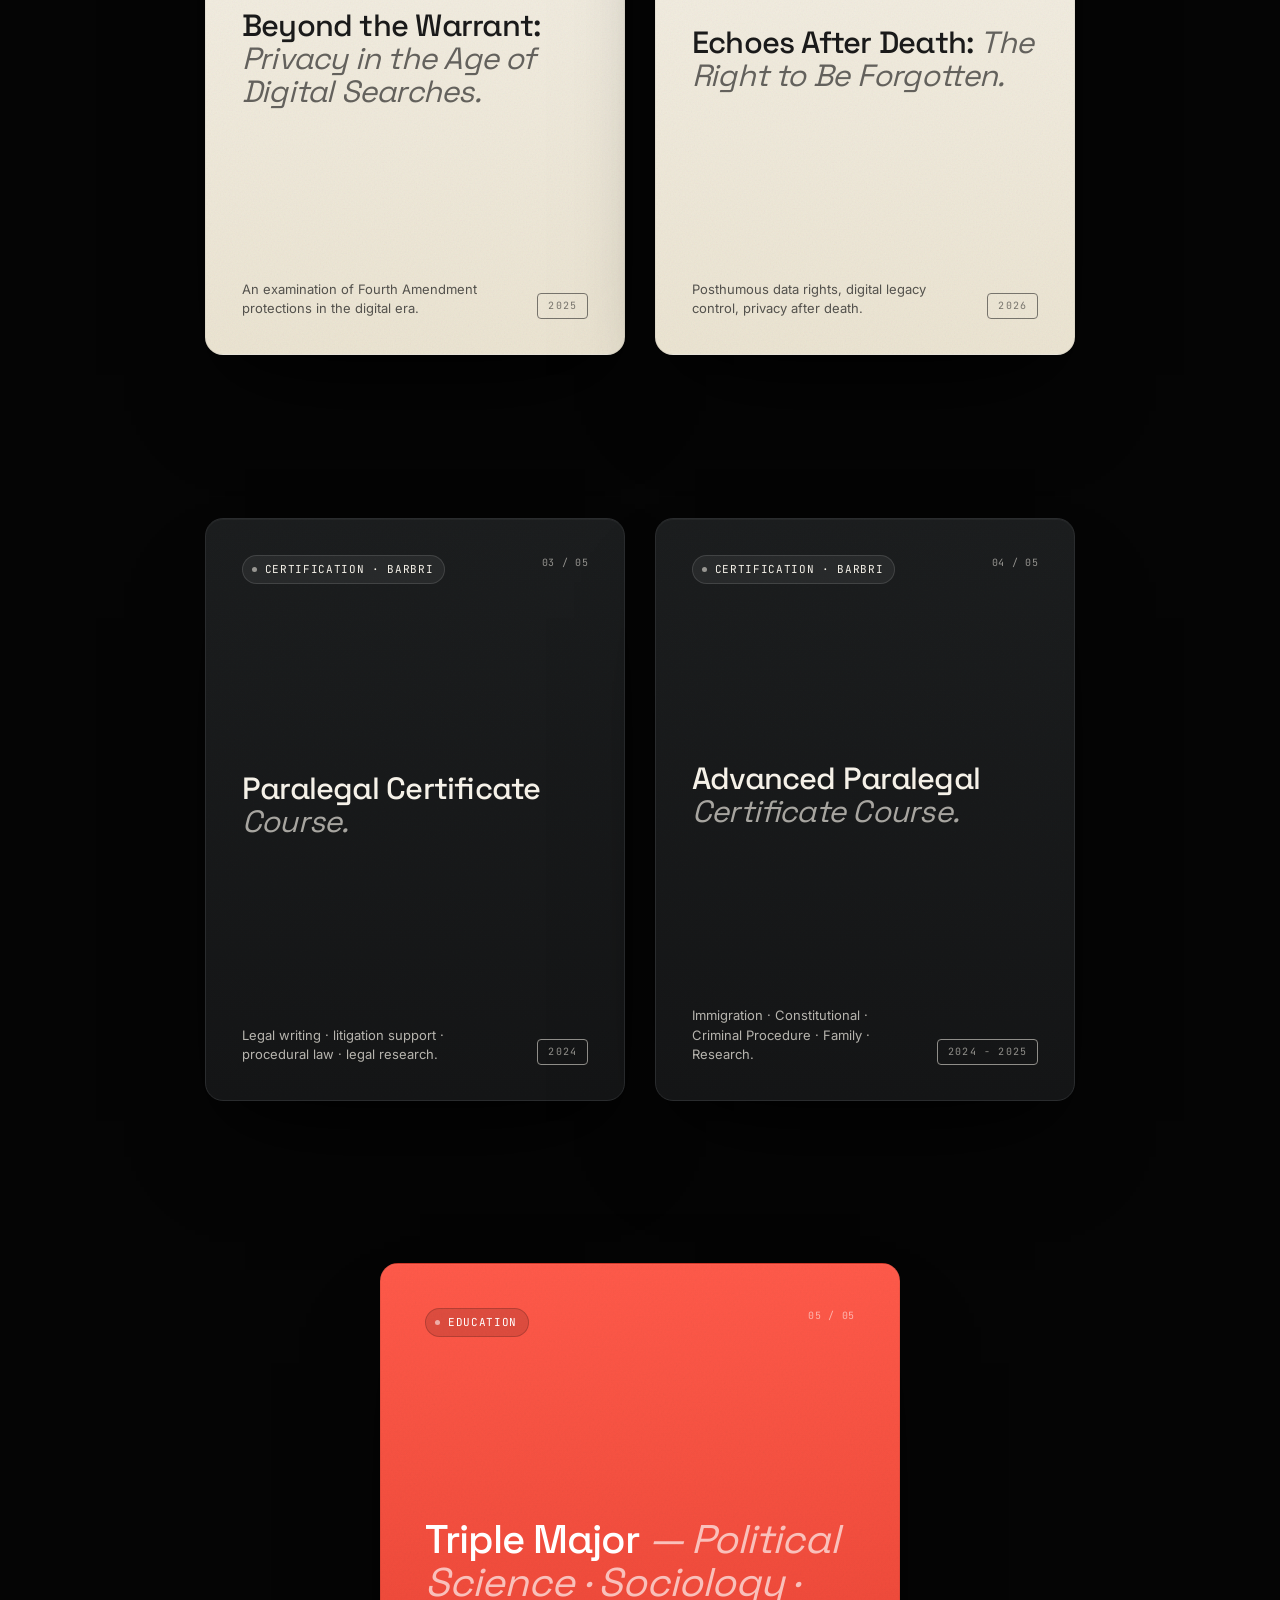
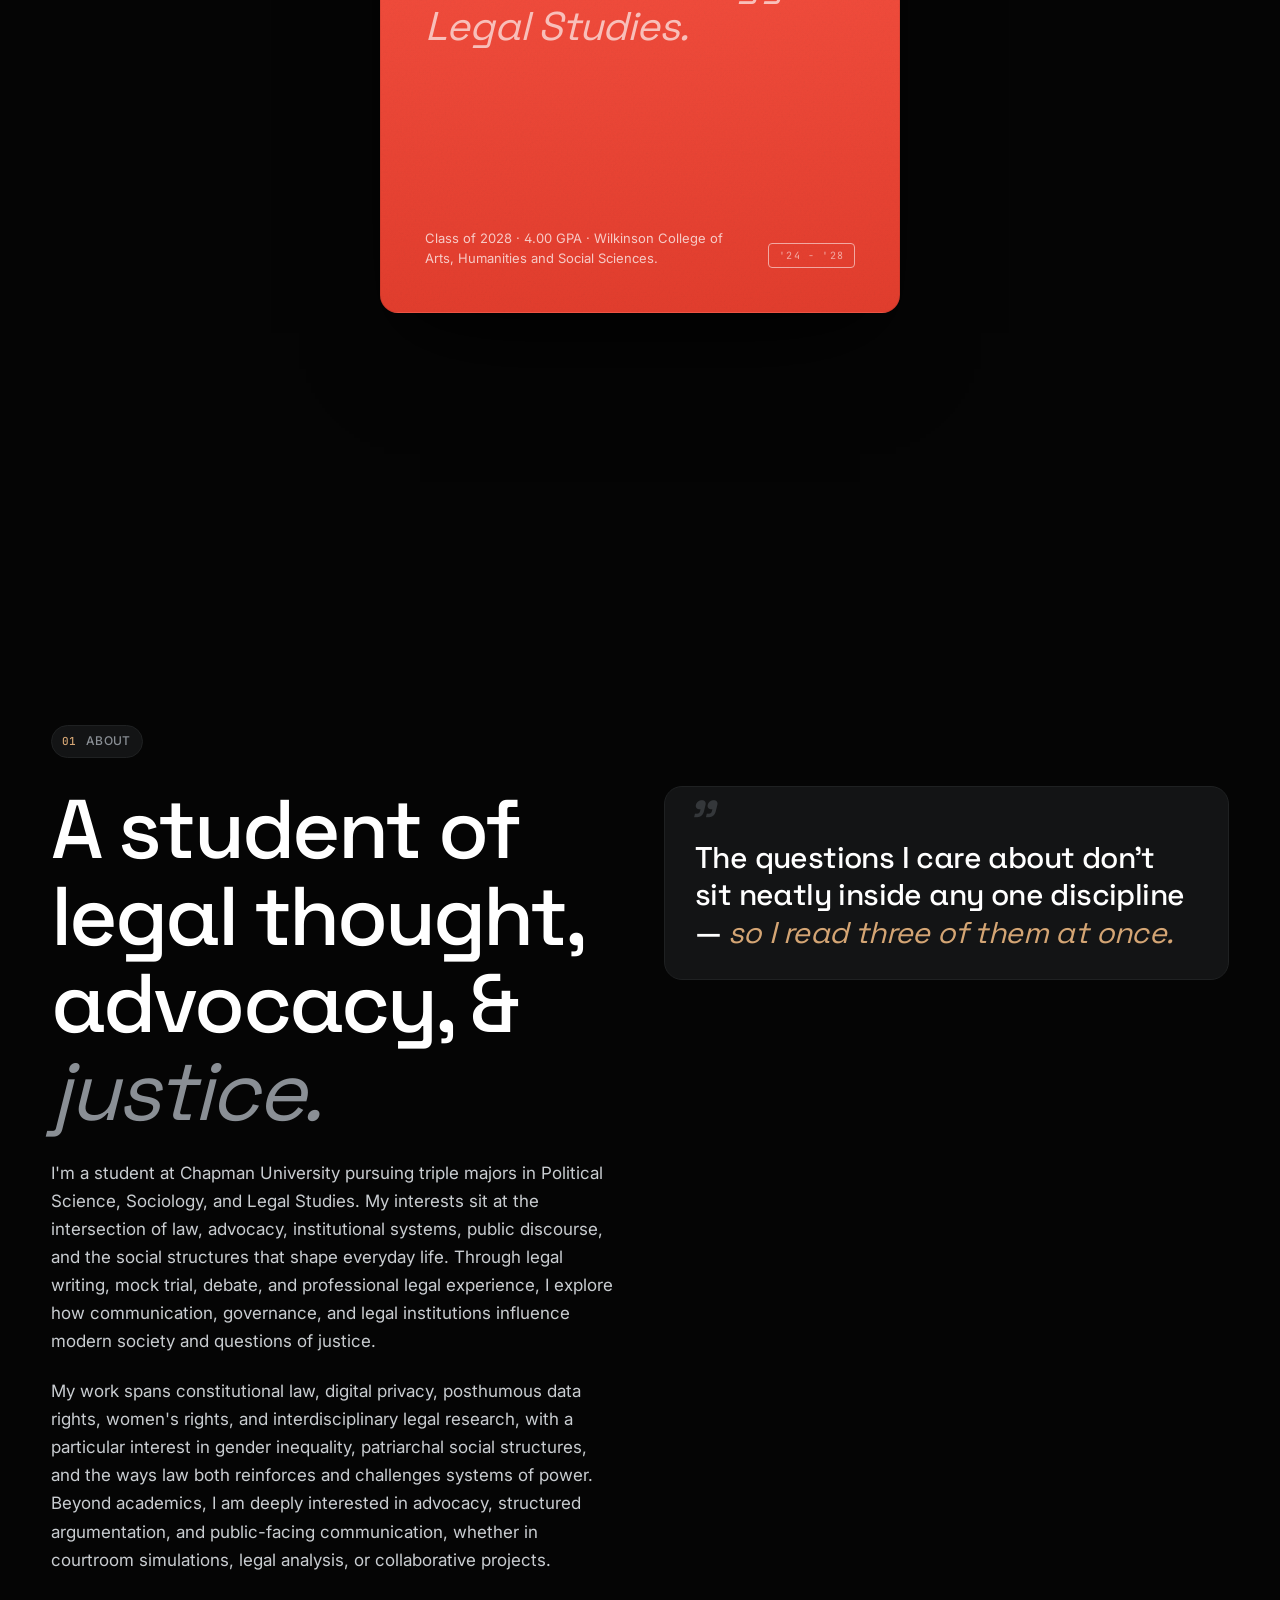
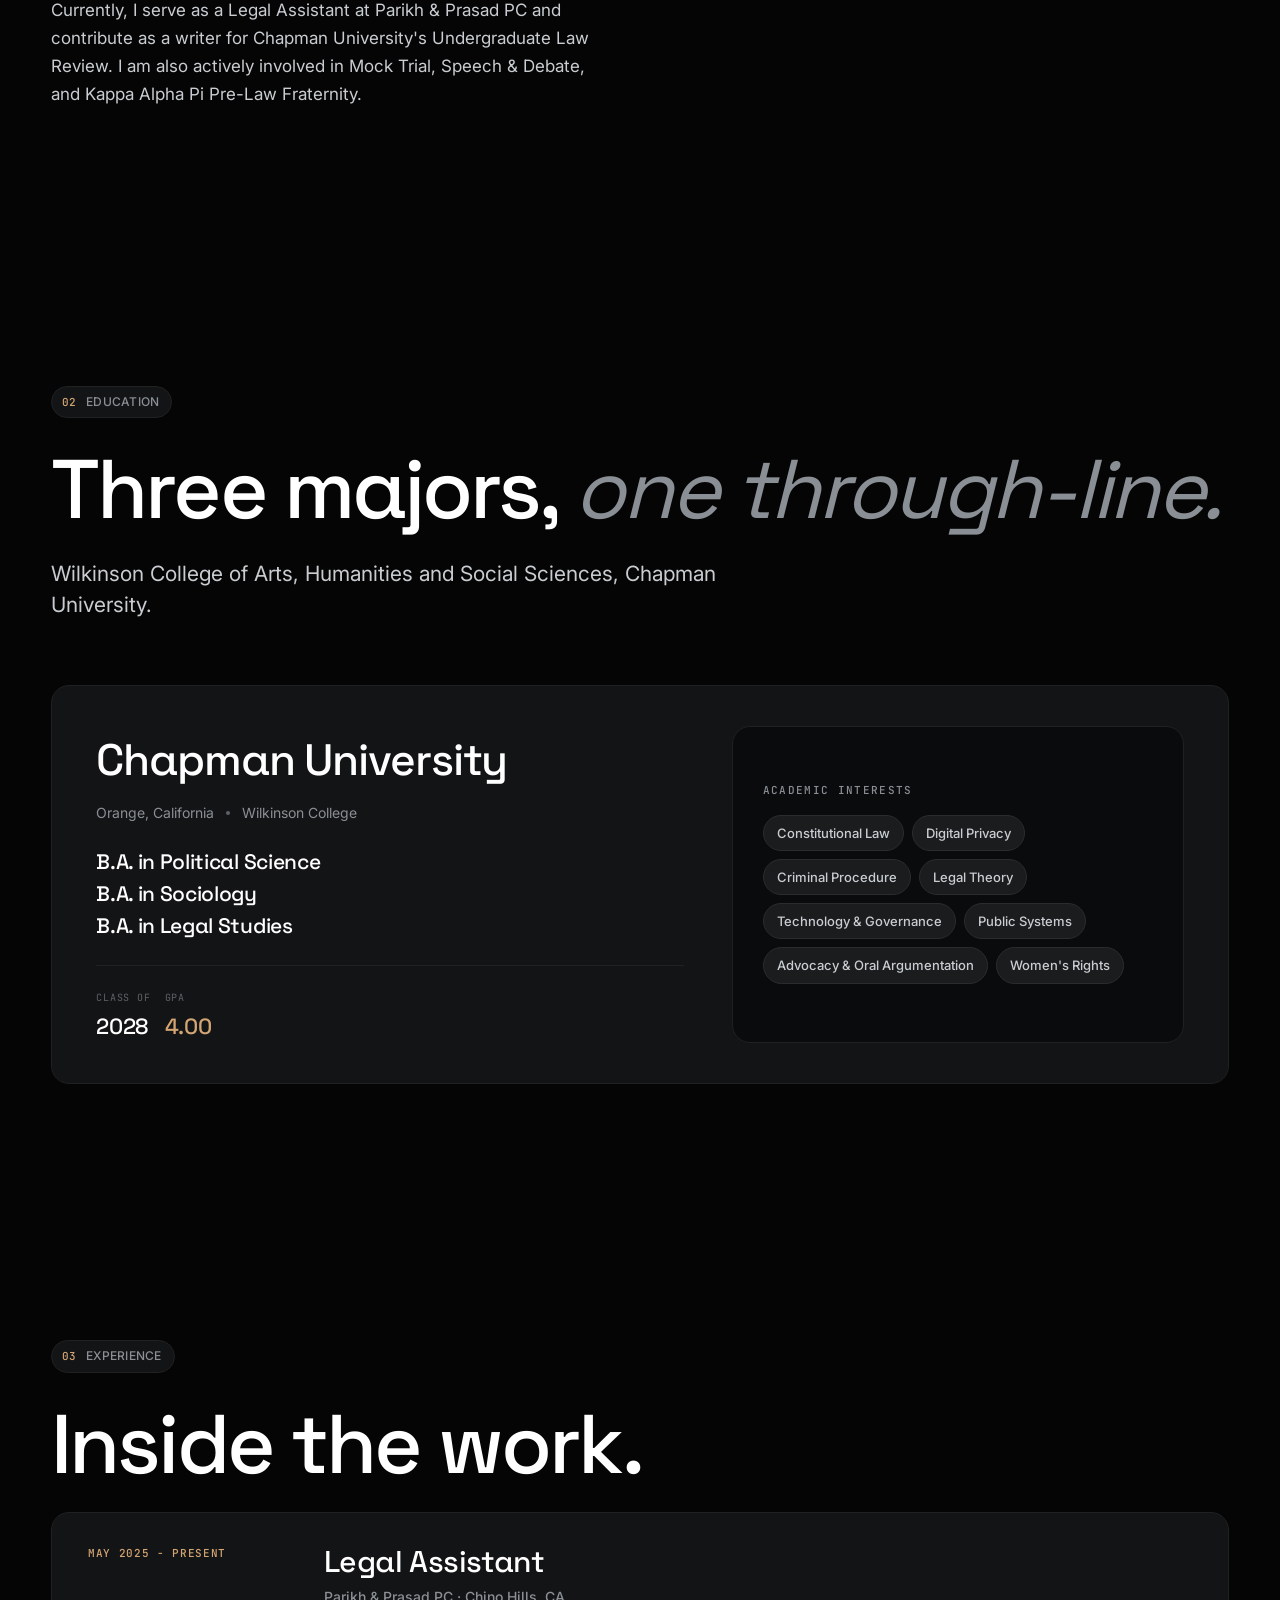
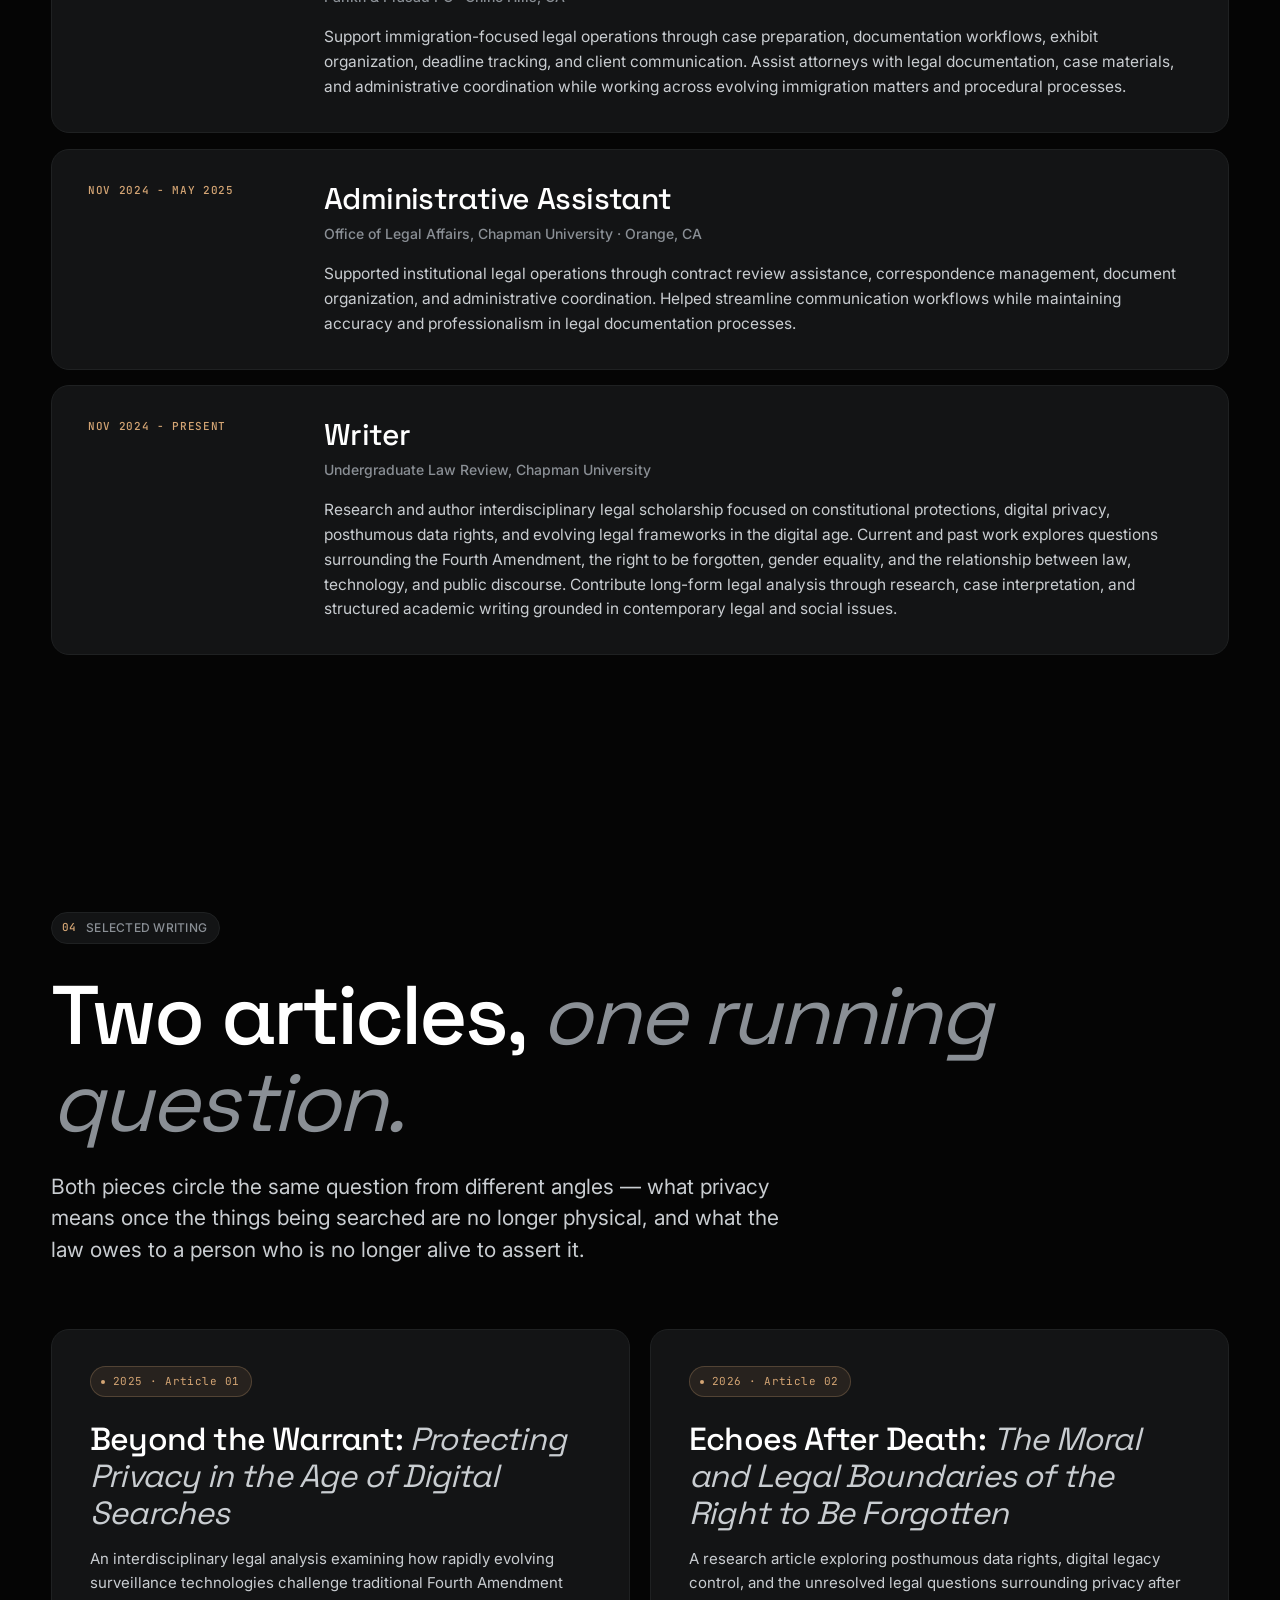
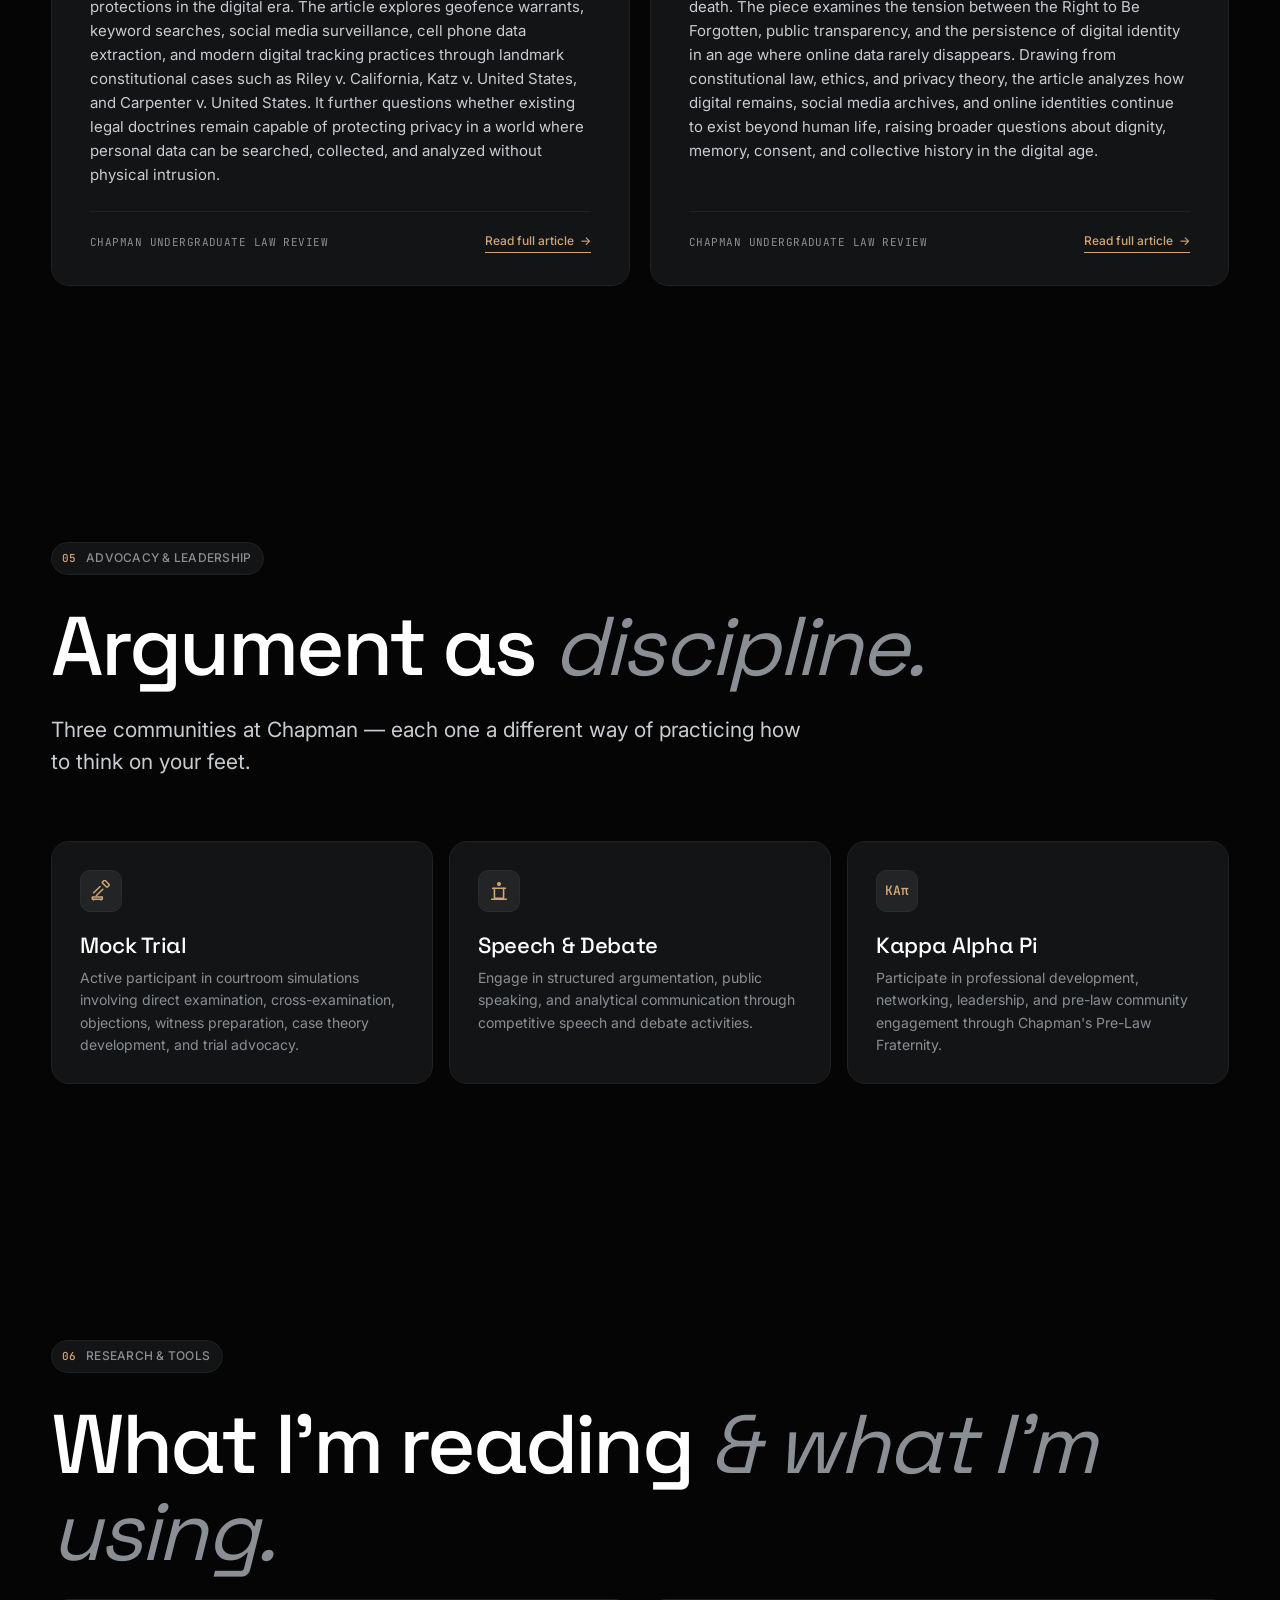
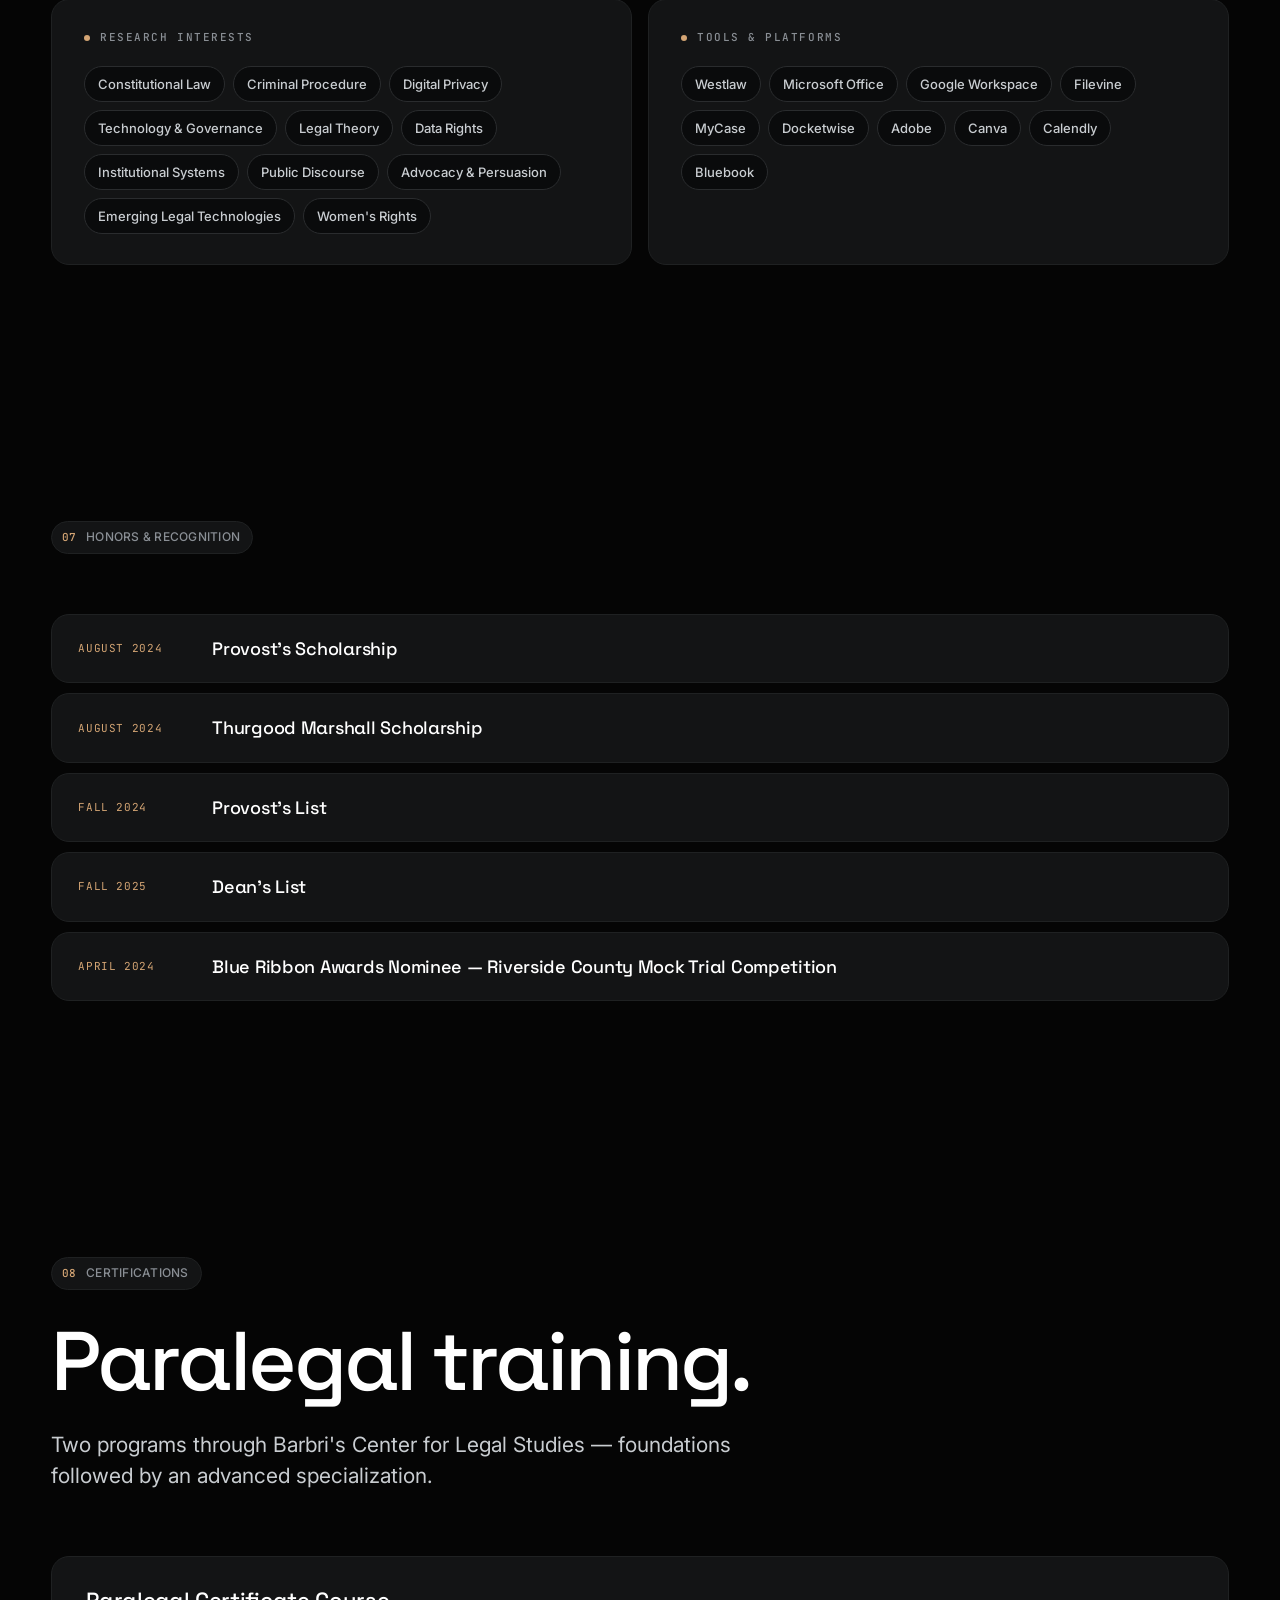
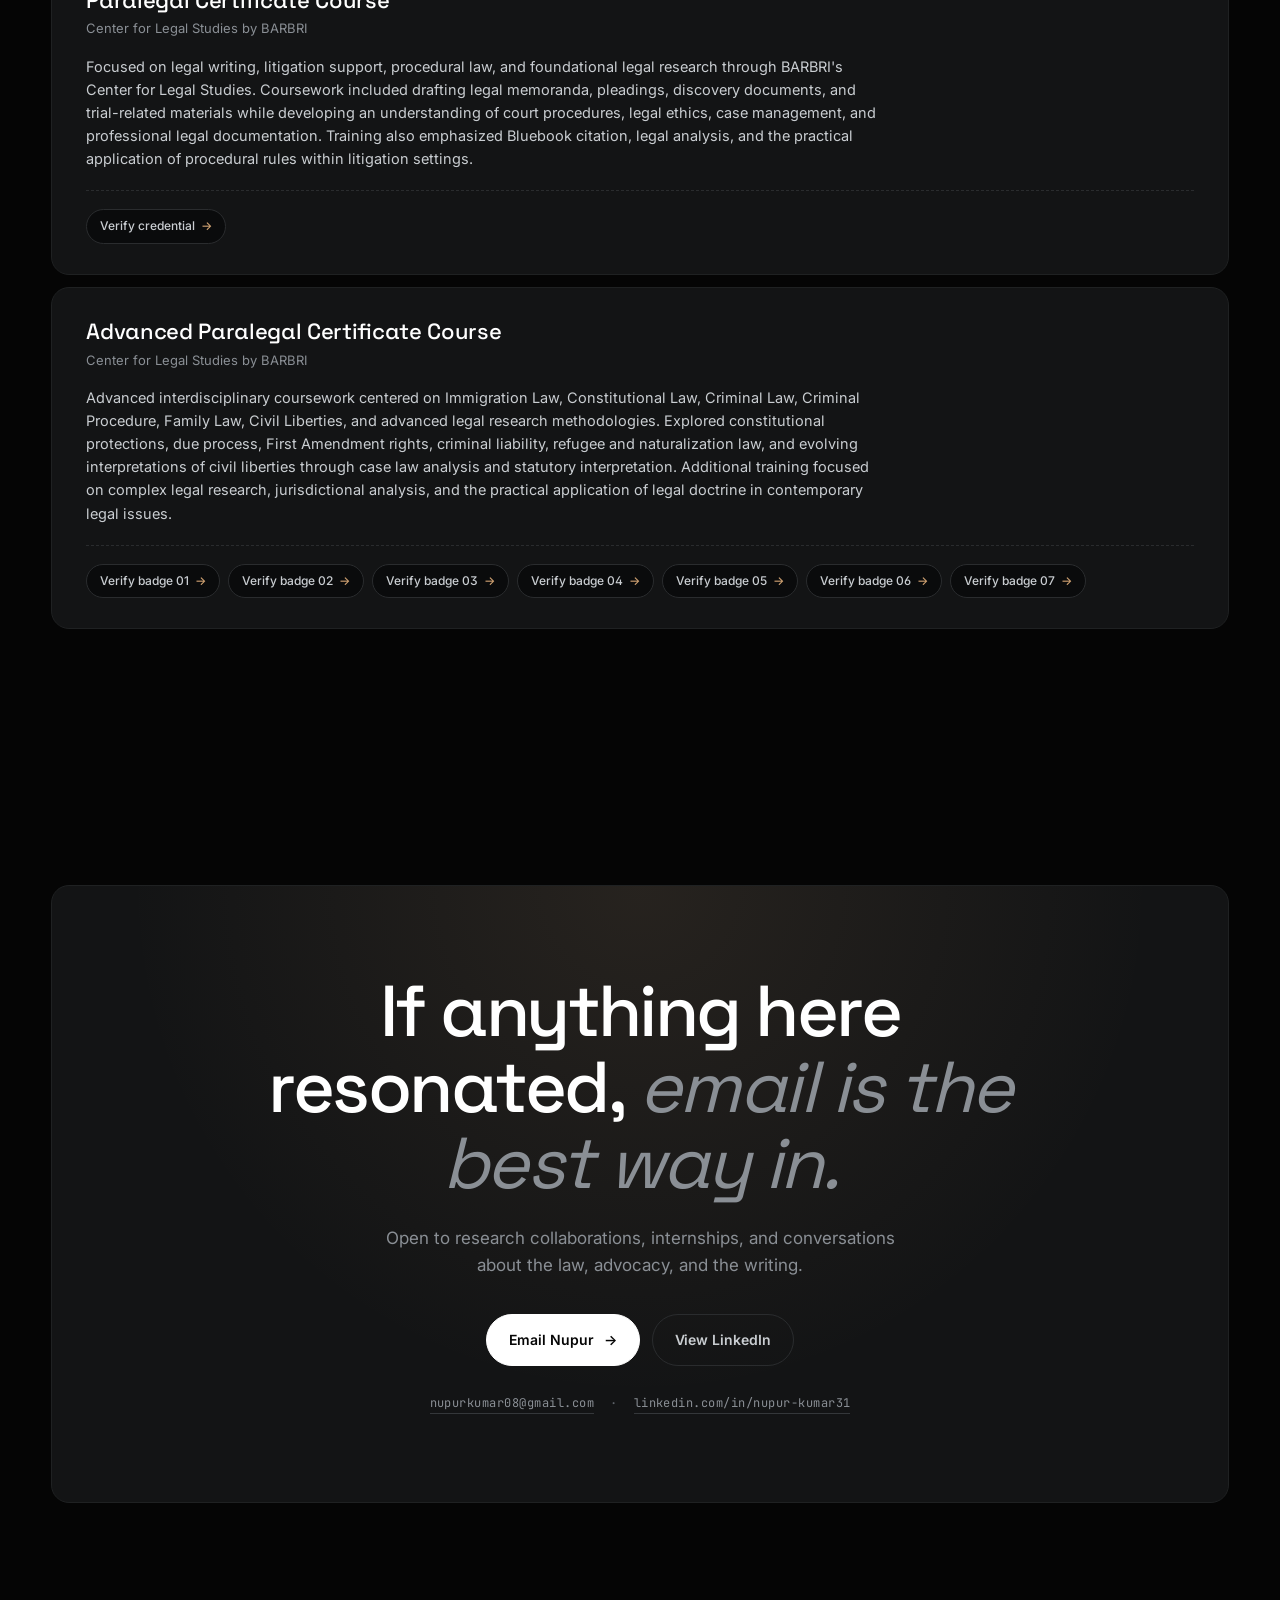
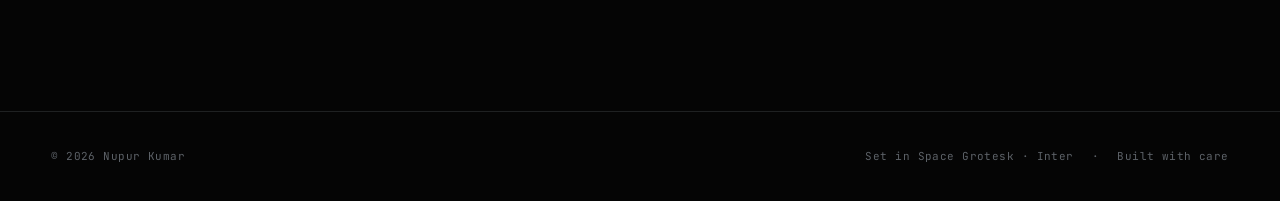
==== commit 6ac4e118: "Add files via upload" ====
--- a/index.html
+++ b/index.html
@@ -394,7 +394,7 @@
   transition: transform .8s var(--ease), opacity .8s var(--ease);
 }
 .paper-card .pc-tag {
-  display: inline-block;
+  display: block;
   font-family: var(--mono);
   font-size: 10px;
   letter-spacing: 0.04em;
@@ -403,6 +403,7 @@
   margin-bottom: 8px;
 }
 .paper-card .pc-body {
+  display: block;
   font-family: var(--serif);
   font-size: 16px;
   font-weight: 500;
